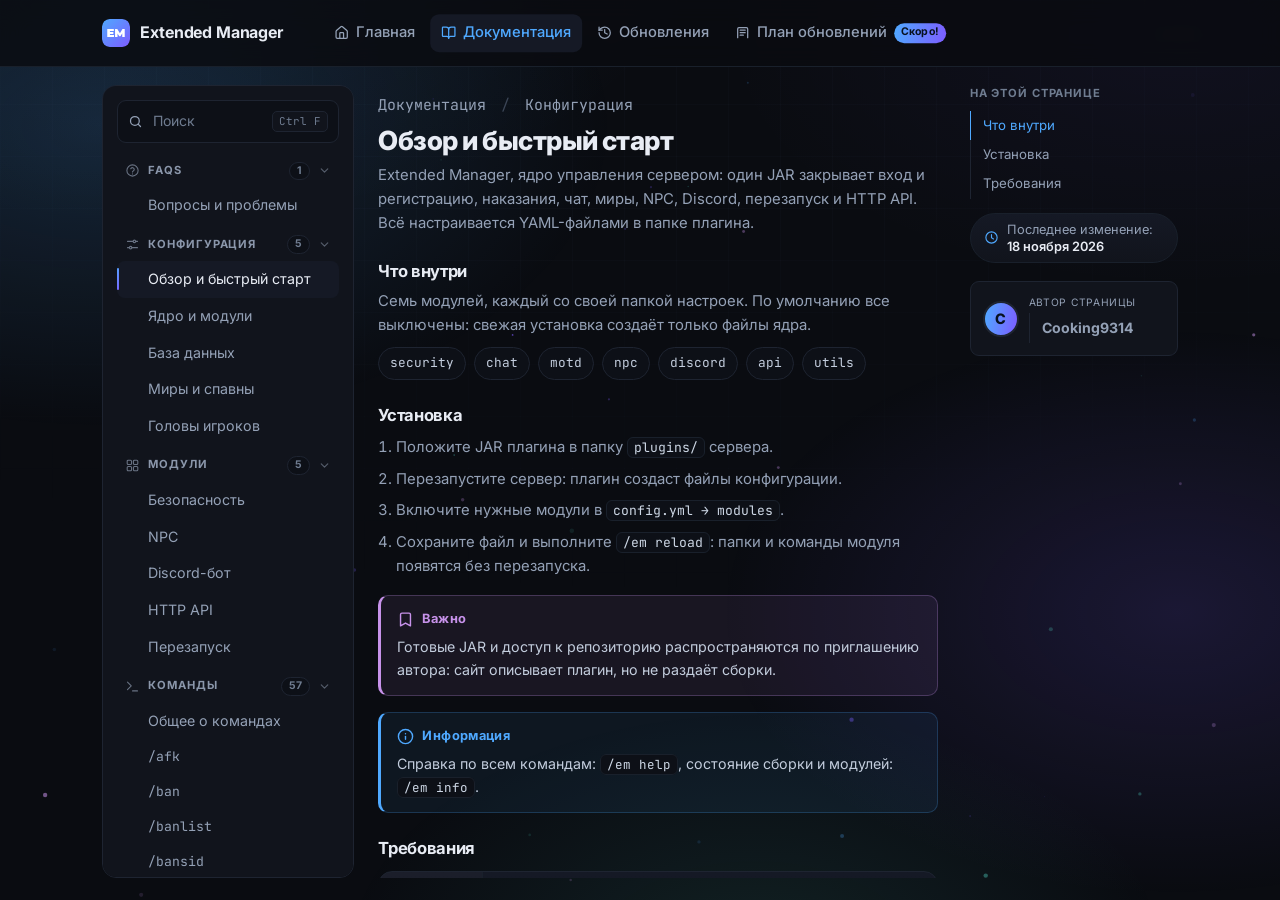
==== docs.html @ 09cbf7b1 "Сайт: карточка команды в документации, дата изменения и новый вид таблиц" ====
<!DOCTYPE html>
<html lang="ru">
<head>
<meta charset="utf-8">
<meta name="viewport" content="width=device-width, initial-scale=1">
<title>Документация Extended Manager</title>
<meta name="description" content="Документация Extended Manager: ядро и модули, база данных, прокси и сеть, безопасность, чат, MOTD, NPC, Discord-бот, HTTP API, перезапуск, справочник всех команд с правами и примерами, миры, оформление текста, интеграции, приложение и вопросы. Ключи YAML, значения по умолчанию и примеры.">
<meta name="theme-color" content="#0a0c11">
<meta property="og:title" content="Документация Extended Manager: ключи конфигурации по модулям">
<meta property="og:description" content="31 раздел: установка, ядро, база данных, прокси, безопасность, чат, MOTD, NPC, Discord, HTTP API, перезапуск, справочник команд, миры, текст, интеграции, приложение и FAQ. Поиск, оглавление и примеры YAML.">
<meta property="og:type" content="website">
<link rel="icon" href="data:image/svg+xml,%3Csvg xmlns='http://www.w3.org/2000/svg' viewBox='0 0 32 32'%3E%3Cdefs%3E%3ClinearGradient id='g' x1='0' y1='0' x2='1' y2='1'%3E%3Cstop offset='0' stop-color='%234fa9ff'/%3E%3Cstop offset='1' stop-color='%237d5cff'/%3E%3C/linearGradient%3E%3C/defs%3E%3Crect width='32' height='32' rx='8' fill='url(%23g)'/%3E%3Cpath d='M13.69%2020.63L6%2020.63L6%2011.37L13.52%2011.37L13.52%2013.73L9.07%2013.73L9.07%2014.81L12.98%2014.81L12.98%2017.06L9.07%2017.06L9.07%2018.27L13.69%2018.27L13.69%2020.63M17.74%2020.63L14.9%2020.63L14.9%2011.37L17.46%2011.37L20.47%2016.3L23.41%2011.37L25.97%2011.37L26%2020.63L23.16%2020.63L23.13%2016.41L21.12%2019.79L19.75%2019.79L17.74%2016.56L17.74%2020.63' fill='%23fff'/%3E%3C/svg%3E">
<link rel="preconnect" href="https://fonts.googleapis.com">
<link rel="preconnect" href="https://fonts.gstatic.com" crossorigin>
<link rel="stylesheet" href="https://fonts.googleapis.com/css2?family=Inter:wght@400;500;600;700;800;900&family=JetBrains+Mono:wght@400;500;700&display=swap">
<link rel="stylesheet" href="index.css?v=19">
<script src="script.js?v=19" defer></script>
</head>
<body class="docs-page">

<div class="preloader" id="preloader" aria-hidden="true">
  <div class="preloader-inner">
    <span class="preloader-orbit">
    <svg class="preloader-mark" viewBox="0 0 32 32" aria-hidden="true">
      <defs>
        <linearGradient id="premark" x1="0" y1="0" x2="1" y2="1">
          <stop offset="0" stop-color="#4fa9ff"/>
          <stop offset="1" stop-color="#7d5cff"/>
        </linearGradient>
      </defs>
      <rect width="32" height="32" rx="8" fill="url(#premark)"/>
      <path d="M13.69 20.63L6 20.63L6 11.37L13.52 11.37L13.52 13.73L9.07 13.73L9.07 14.81L12.98 14.81L12.98 17.06L9.07 17.06L9.07 18.27L13.69 18.27L13.69 20.63M17.74 20.63L14.9 20.63L14.9 11.37L17.46 11.37L20.47 16.3L23.41 11.37L25.97 11.37L26 20.63L23.16 20.63L23.13 16.41L21.12 19.79L19.75 19.79L17.74 16.56L17.74 20.63" fill="#fff"/>
    </svg>
    </span>
    <span class="preloader-name">Extended Manager</span>
    <span class="preloader-version">v0.14.2</span>
    <span class="preloader-bar"><i id="preloader-bar-fill"></i></span>
    <span class="preloader-meta"><span class="preloader-tip" id="preloader-tip">ядро</span><span class="preloader-pct" id="preloader-pct">0%</span></span>
  </div>
</div>

<header class="site-header">
  <div class="container header-inner">
    <a class="brand" href="index.html" aria-label="Extended Manager, на главную">
      <svg class="brand-mark" viewBox="0 0 32 32" aria-hidden="true">
        <defs>
          <linearGradient id="mark" x1="0" y1="0" x2="1" y2="1">
            <stop offset="0" stop-color="#4fa9ff"/>
            <stop offset="1" stop-color="#7d5cff"/>
          </linearGradient>
        </defs>
        <rect width="32" height="32" rx="8" fill="url(#mark)"/>
        <path d="M13.69 20.63L6 20.63L6 11.37L13.52 11.37L13.52 13.73L9.07 13.73L9.07 14.81L12.98 14.81L12.98 17.06L9.07 17.06L9.07 18.27L13.69 18.27L13.69 20.63M17.74 20.63L14.9 20.63L14.9 11.37L17.46 11.37L20.47 16.3L23.41 11.37L25.97 11.37L26 20.63L23.16 20.63L23.13 16.41L21.12 19.79L19.75 19.79L17.74 16.56L17.74 20.63" fill="#fff"/>
      </svg>
      <span class="brand-name">Extended Manager</span>
    </a>
    <nav class="nav" id="site-nav" aria-label="Разделы сайта">
      <a href="index.html"><svg class="nav-icon" viewBox="0 0 24 24" aria-hidden="true"><path d="M15 21v-8a1 1 0 0 0-1-1h-4a1 1 0 0 0-1 1v8"/><path d="M3 10a2 2 0 0 1 .709-1.528l7-5.999a2 2 0 0 1 2.582 0l7 5.999A2 2 0 0 1 21 10v9a2 2 0 0 1-2 2H5a2 2 0 0 1-2-2z"/></svg>Главная</a>
      <a href="docs.html" class="is-active" aria-current="page"><svg class="nav-icon" viewBox="0 0 24 24" aria-hidden="true"><path d="M12 7v14"/><path d="M3 18a1 1 0 0 1-1-1V4a1 1 0 0 1 1-1h5a4 4 0 0 1 4 4 4 4 0 0 1 4-4h5a1 1 0 0 1 1 1v13a1 1 0 0 1-1 1h-6a3 3 0 0 0-3 3 3 3 0 0 0-3-3z"/></svg>Документация</a>
      <a href="updates.html"><svg class="nav-icon" viewBox="0 0 24 24" aria-hidden="true"><path d="M3 12a9 9 0 1 0 9-9 9.75 9.75 0 0 0-6.74 2.74L3 8"/><path d="M3 3v5h5"/><path d="M12 7v5l4 2"/></svg>Обновления</a>
      <a href="roadmap.html"><svg class="nav-icon" viewBox="0 0 24 24" aria-hidden="true"><path d="M4 20V6a2 2 0 0 1 2-2h12a2 2 0 0 1 2 2v14"/><path d="M8 8h8"/><path d="M8 12h8"/><path d="M8 16h5"/></svg>План обновлений<span class="nav-soon">Скоро!</span></a>
    </nav>
    <button class="nav-toggle" type="button" aria-expanded="false" aria-controls="site-nav" aria-label="Меню разделов">
      <span></span><span></span><span></span>
    </button>
  </div>
</header>

<main id="top">

  <section class="page-head">
    <div class="container">
      <p class="crumbs"><a href="index.html">Главная</a> <span>/</span> Документация</p>
      <h1>Документация <span class="accent">Extended Manager</span></h1>
      <p class="page-lead">Ключи конфигурации по файлам: значения по умолчанию, таблицы параметров и примеры YAML. Поиск по названиям разделов, справа оглавление открытой страницы.</p>
    </div>
  </section>

  <section class="section docs-section">
    <div class="container">
      <div class="docs-shell reveal">
        <aside class="docs-side">
          <label class="docs-search">
            <svg viewBox="0 0 24 24" aria-hidden="true"><circle cx="11" cy="11" r="7" fill="none" stroke="currentColor" stroke-width="2"/><path d="m20 20-3.8-3.8" stroke="currentColor" stroke-width="2" stroke-linecap="round"/></svg>
            <input id="docs-search" type="search" placeholder="Поиск" autocomplete="off">
            <kbd>Ctrl F</kbd>
          </label>
          <p class="docs-found" id="docs-found" hidden></p>
          <nav class="docs-nav" aria-label="Разделы документации">
            <p class="docs-group">FAQs</p>
            <button class="docs-link" type="button" data-doc="faq">Вопросы и проблемы</button>
            <p class="docs-group">Конфигурация</p>
            <button class="docs-link is-active" type="button" data-doc="start">Обзор и быстрый старт</button>
            <button class="docs-link" type="button" data-doc="core">Ядро и модули</button>
            <button class="docs-link" type="button" data-doc="database">База данных</button>
            <button class="docs-link" type="button" data-doc="worlds">Миры и спавны</button>
            <button class="docs-link" type="button" data-doc="heads">Головы игроков</button>
            <p class="docs-group">Модули</p>
            <button class="docs-link" type="button" data-doc="security">Безопасность</button>
            <button class="docs-link" type="button" data-doc="npc">NPC</button>
            <button class="docs-link" type="button" data-doc="discord">Discord-бот</button>
            <button class="docs-link" type="button" data-doc="api">HTTP API</button>
            <button class="docs-link" type="button" data-doc="restart">Перезапуск</button>
            <p class="docs-group">Команды</p>
            <button class="docs-link" type="button" data-doc="cmd-rules">Общее о командах</button>
<p class="docs-group">Интеграции</p>
            <button class="docs-link" type="button" data-doc="proxy">Прокси и сеть</button>
            <button class="docs-link" type="button" data-doc="hooks">Сторонние плагины</button>
            <button class="docs-link" type="button" data-doc="app">Приложение</button>
            <p class="docs-group">Сообщения</p>
            <button class="docs-link" type="button" data-doc="chat">Чат и рассылка</button>
            <button class="docs-link" type="button" data-doc="motd">MOTD и иконка</button>
            <button class="docs-link" type="button" data-doc="text">Оформление текста</button>
            <button class="docs-link" type="button" data-doc="placeholders">Плейсхолдеры</button>
          </nav>
          <p class="docs-empty" hidden>Ничего не найдено</p>
        </aside>

        <div class="docs-main">
          <article class="doc is-active" id="doc-start" data-group="Конфигурация">
            <p class="doc-crumbs">Документация <span>/</span> Конфигурация</p>
            <h2>Обзор и быстрый старт</h2>
            <p class="doc-lead">Extended Manager, ядро управления сервером: один JAR закрывает вход и регистрацию, наказания, чат, миры, NPC, Discord, перезапуск и HTTP API. Всё настраивается YAML-файлами в папке плагина.</p>

            <h3 id="start-modules">Что внутри</h3>
            <p>Семь модулей, каждый со своей папкой настроек. По умолчанию все выключены: свежая установка создаёт только файлы ядра.</p>
            <ul class="chips">
              <li>security</li><li>chat</li><li>motd</li><li>npc</li><li>discord</li><li>api</li><li>utils</li>
            </ul>

            <h3 id="start-install">Установка</h3>
            <ol class="steps">
              <li>Положите JAR плагина в папку <code>plugins/</code> сервера.</li>
              <li>Перезапустите сервер: плагин создаст файлы конфигурации.</li>
              <li>Включите нужные модули в <code>config.yml → modules</code>.</li>
              <li>Сохраните файл и выполните <code>/em reload</code>: папки и команды модуля появятся без перезапуска.</li>
            </ol>
            <div class="callout callout-important">
              <p>Готовые JAR и доступ к репозиторию распространяются по приглашению автора: сайт описывает плагин, но не раздаёт сборки.</p>
            </div>

            <div class="callout callout-info"><p>Справка по всем командам: <code>/em help</code>, состояние сборки и модулей: <code>/em info</code>.</p></div>
            <h3 id="start-req">Требования</h3>
            <table class="req">
              <tbody>
                <tr><th>Сервер</th><td>Bukkit, Spigot, Paper или Purpur 26.3; для 26.2 есть отдельная сборка того же 0.14.1</td></tr>
                <tr><th>Java</th><td>25 или новее на сервере</td></tr>
                <tr><th>Прокси</th><td>BungeeCord, Waterfall или Velocity с адаптером ExtendedManager</td></tr>
                <tr><th>База</th><td>SQLite без настройки; MySQL, MariaDB или PostgreSQL: для сети серверов</td></tr>
              </tbody>
            </table>
            <div class="code-block"><button class="copy-btn" type="button">Копировать</button><pre><code>modules:
  security: true
  chat: true
  motd: true
  npc: false
  discord: false
  api: false
  utils: false</code></pre></div>
          </article>

          <article class="doc" id="doc-core" data-group="Конфигурация">
            <p class="doc-crumbs">Документация <span>/</span> Конфигурация</p>
            <h2>Ядро и модули</h2>
            <p class="doc-lead">Файл <code>config.yml</code> главный: модули, префикс, интеграции, рассылка, AFK, привилегии, геолокация, прокси, сеть, API и база данных.</p>

            <h3 id="core-modules">Модули</h3>
            <p>Ключ <code>modules</code> решает, какие папки и файлы создаются и какие команды работают. Выключенный модуль отвечает сообщением <code>module-disabled</code>, его файлы не читаются и не удаляются.</p>
            <div class="code-block"><button class="copy-btn" type="button">Копировать</button><pre><code>modules:
  security: false
  chat: false
  motd: false
  npc: false
  discord: false
  api: false
  utils: false</code></pre></div>

            <h3 id="core-keys">Основные секции</h3>
            <table class="req req-wide">
              <tbody>
                <tr><th><code>prefix</code></th><td>Префикс сообщений ядра в MiniMessage; пустая строка отключает префикс</td></tr>
                <tr><th><code>hooks</code></th><td>Интеграции: PlaceholderAPI, LuckPerms, Voice Chat, SkinsRestorer, TAB, WorldGuard</td></tr>
                <tr><th><code>broadcast</code></th><td>Свой формат серверной рассылки <code>/say</code> и имя автора для консоли</td></tr>
                <tr><th><code>afk</code></th><td>Простой игроков: секунды, сообщения, значок для TAB и «бонусы»</td></tr>
                <tr><th><code>ranks</code></th><td><code>/setrank</code> и <code>/givedonate</code>: режим LuckPerms и оформление покупки</td></tr>
                <tr><th><code>update</code></th><td>Проверка обновлений: GitHub или свой URL, интервал и уведомление операторов</td></tr>
                <tr><th><code>geo</code></th><td><code>/geolocate</code>: сервис, язык, кэш и таймаут запроса</td></tr>
              </tbody>
            </table>
            <div class="callout callout-info">
              <p><code>/em reload</code> перечитывает конфиги и применяет набор модулей сразу. Служебный <code>config-version</code> обновляется сам: новые ключи добавляются, ваши значения сохраняются.</p>
            </div>
          </article>

          <article class="doc" id="doc-database" data-group="Конфигурация">
            <p class="doc-crumbs">Документация <span>/</span> Конфигурация</p>
            <h2>База данных</h2>
            <p class="doc-lead">Секция <code>database</code> файла <code>config.yml</code>. По умолчанию SQLite: файл в папке плагина, ничего настраивать не нужно.</p>

            <h3 id="db-types">Типы баз</h3>
            <table class="req req-wide">
              <tbody>
                <tr><th><code>sqlite</code></th><td>Файл <code>data.db</code> в папке плагина; драйвер поставляет Paper</td></tr>
                <tr><th><code>mysql</code></th><td>Внешний сервер: host, port, database, username, password, use-ssl</td></tr>
                <tr><th><code>mariadb</code></th><td>Работает по протоколу MySQL; без своей секции берёт значения <code>mysql.*</code></td></tr>
                <tr><th><code>postgresql</code></th><td>Драйвер внутри JAR плагина; имена таблиц сворачиваются в нижний регистр</td></tr>
              </tbody>
            </table>

            <h3 id="db-example">Пример: MySQL для сети</h3>
            <div class="code-block"><button class="copy-btn" type="button">Копировать</button><pre><code>database:
  type: mysql
  table-prefix: em_
  mysql:
    host: 127.0.0.1
    port: 3306
    database: extendedmanager
    username: root
    password: ""
    use-ssl: false</code></pre></div>
            <div class="callout callout-note">
              <p>База и пользователь должны существовать заранее: плагин создаёт только свои таблицы с префиксом <code>em_</code>. Общая база нужна для кросс-серверных сессий (<code>network.shared-database</code>).</p>
            </div>
            <div class="callout callout-warn"><p>Перед импортом дампа плагин создаёт резервную копию текущей базы в папке <code>database/</code>; при ошибке импорт останавливается.</p></div>
          </article>

          <article class="doc" id="doc-proxy" data-group="Интеграции">
            <p class="doc-crumbs">Документация <span>/</span> Интеграции</p>
            <h2>Прокси и сеть</h2>
            <p class="doc-lead">Секции <code>proxy</code> и <code>network</code>: кто стоит перед сервером и как серверы рассказывают друг другу, кто авторизован.</p>

            <h3 id="proxy-type">Тип прокси</h3>
            <p><code>none</code>: одиночный сервер; <code>bungeecord</code>: BungeeCord и Waterfall; <code>velocity</code>: Velocity, которому нужен адаптер ExtendedManager из папки <code>velocity</code> сборки.</p>
            <div class="code-block"><button class="copy-btn" type="button">Копировать</button><pre><code>proxy:
  type: velocity
  channel: ""
  check-server-config: true</code></pre></div>

            <h3 id="proxy-network">Присутствие и сессии</h3>
            <table class="req req-wide">
              <tbody>
                <tr><th><code>server-id</code></th><td>Уникальный id сервера в сети; пусто берёт имя из server.properties</td></tr>
                <tr><th><code>heartbeat-seconds</code></th><td>Как часто рассылается присутствие игроков (0 выключает)</td></tr>
                <tr><th><code>forwarding</code></th><td>Рассылать присутствие через канал прокси</td></tr>
                <tr><th><code>shared-database</code></th><td>Продлевать сессии в общей базе <code>auth_sessions</code></td></tr>
              </tbody>
            </table>
            <div class="callout callout-warn">
              <p>При <code>bungeecord</code> и <code>velocity</code> плагин сверяет <code>spigot.yml</code>: без включённой поддержки прокси сервер видит адрес машины-прокси вместо адресов игроков, и вход по IP ошибается.</p>
            </div>
          </article>

          <article class="doc" id="doc-security" data-group="Модули">
            <p class="doc-crumbs">Документация <span>/</span> Модули</p>
            <h2>Безопасность</h2>
            <p class="doc-lead">Модуль <code>security</code>: регистрация и вход, таймер, сессии, капча и лимбо. Файл: <code>security/security_config.yml</code>.</p>

            <h3 id="sec-auth">Вход и пароли</h3>
            <p>Пока игрок не вошёл, он не двигается, не пишет в чат и не использует команды. Пароли хранятся только как Argon2id-хеши.</p>
            <div class="code-block"><button class="copy-btn" type="button">Копировать</button><pre><code>auth:
  enabled: true
  enable-min-length: true
  min-length: 6
  enable-max-length: true
  max-length: 32
  max-attempts: 3</code></pre></div>

            <div class="callout callout-important"><p>Лимбо, капча и таймер входа работают только при включённом модуле <code>security</code>.</p></div>
            <h3 id="sec-limbo">Лимбо и капча</h3>
            <p>Неавторизованный игрок ждёт в тёмном пустом мире <code>em_limbo</code>, а после <code>/register</code> вводит код с карты, как в LimboAuth. После входа возвращается в свой мир и режим игры.</p>
            <div class="code-block"><button class="copy-btn" type="button">Копировать</button><pre><code>captcha:
  enabled: true
  mode: map
  length: 5
  attempts: 3
  expire-seconds: 120
limbo:
  enabled: true
  world: em_limbo</code></pre></div>

            <h3 id="sec-sessions">Сессии и таймер</h3>
            <table class="req req-wide">
              <tbody>
                <tr><th><code>sessions.duration-minutes</code></th><td>Сколько минут вход с того же IP идёт без <code>/login</code> (0 выключает)</td></tr>
                <tr><th><code>sessions.cross-server</code></th><td>Сессия открывает вход на все серверы сети через канал прокси или общую базу</td></tr>
                <tr><th><code>timer.seconds</code></th><td>Секунд на регистрацию или вход, дальше кик (0 отключает таймер)</td></tr>
                <tr><th><code>timer.type</code></th><td>Где показывать отсчёт: <code>bossbar</code> или <code>actionbar</code></td></tr>
              </tbody>
            </table>
            <div class="callout callout-note">
              <p>Старые хеши PBKDF2 продолжают работать: при удачном входе пароль молча перезаписывается на Argon2id, сброса паролей не происходит.</p>
            </div>
          </article>

          <article class="doc" id="doc-chat" data-group="Сообщения">
            <p class="doc-crumbs">Документация <span>/</span> Сообщения</p>
            <h2>Чат и рассылка</h2>
            <p class="doc-lead">Модуль <code>chat</code>: форматы чатов, анти-спам, рассылка по расписанию и админ-чат. Файлы: <code>chat/chat_config.yml</code>, <code>chat/broadcast.yml</code>, <code>chat/adminchat_config.yml</code>.</p>

            <h3 id="chat-format">Форматы</h3>
            <p>Локальный и глобальный чат со своими форматами и радиусом; разметка MiniMessage и старые коды <code>&amp;</code>.</p>
            <div class="code-block"><button class="copy-btn" type="button">Копировать</button><pre><code>enabled: true
allow-player-formatting: auto
format: "&lt;gray&gt;%em_displayname%&lt;/gray&gt; &lt;dark_gray&gt;»&lt;/dark_gray&gt; &lt;white&gt;%em_message%&lt;/white&gt;"</code></pre></div>

            <div class="callout callout-info"><p>Рассылка управляется командой <code>/broadcasts</code>, её виды лежат в <code>chat/broadcast.yml</code>.</p></div>
            <h3 id="chat-spam">Анти-спам</h3>
            <p>Секции <code>anti-spam</code>, <code>anti-caps</code> и <code>links</code>: пауза между сообщениями, доля капса и поведение ссылок в чате настраиваются отдельно.</p>

            <h3 id="chat-broadcast">Рассылка</h3>
            <p>Общие ключи рассылки и список видов; у каждого вида свои <code>header</code>, <code>footer</code>, <code>sound</code>, <code>volume</code> и <code>pitch</code>: вид без них выходит без рамок и звука.</p>
            <div class="code-block"><button class="copy-btn" type="button">Копировать</button><pre><code>enabled: true
interval: 300
order: sequence
jitter: 0
min-players: 1
console: true</code></pre></div>

            <h3 id="chat-admin">Админ-чат</h3>
            <p>Сообщение с префиксом <code>@</code> уходит держателям права просмотра админ-чата. Консоль тоже пишет туда: <code>/say @текст</code>: автором строки становится <code>broadcast.console-name</code>.</p>
          </article>

          <article class="doc" id="doc-motd" data-group="Сообщения">
            <p class="doc-crumbs">Документация <span>/</span> Сообщения</p>
            <h2>MOTD и иконка</h2>
            <p class="doc-lead">Модуль <code>motd</code>: своё описание в списке серверов и иконка. Файл: <code>motd/motd_config.yml</code>.</p>

            <h3 id="motd-lines">Строки</h3>
            <p>Две строки в MiniMessage с плейсхолдерами онлайна, TPS и версии.</p>
            <div class="code-block"><button class="copy-btn" type="button">Копировать</button><pre><code>enabled: true
lines:
  - "&lt;gradient:#4fa9ff:#7d5cff&gt;&lt;bold&gt;ExtendedManager&lt;/bold&gt;&lt;/gradient&gt; &lt;gray&gt;· ядро вашего сервера&lt;/gray&gt;"
  - "&lt;gray&gt;Онлайн: &lt;white&gt;%em_online%&lt;/white&gt;/&lt;white&gt;%em_max%&lt;/white&gt; &lt;dark_gray&gt;•&lt;/dark_gray&gt; TPS: %em_tps% &lt;dark_gray&gt;•&lt;/dark_gray&gt; &lt;white&gt;%em_version%&lt;/white&gt;&lt;/gray&gt;"</code></pre></div>

            <h3 id="motd-icon">Иконка</h3>
            <p>PNG 64×64; путь указывается относительно папки <code>motd</code>. Иконка работает и при <code>enabled: false</code>: её можно показывать без своего текста.</p>
            <div class="code-block"><button class="copy-btn" type="button">Копировать</button><pre><code>icon:
  enabled: true
  file: "server_icon.png"</code></pre></div>
            <div class="callout callout-note">
              <p>На прокси Velocity своё описание и иконку отдаёт адаптер: секция <code>motd</code> его <code>config.yml</code> повторяет эти ключи, а плейсхолдеры там: <code>{online}</code>, <code>{max}</code>, <code>{servers}</code>.</p>
            </div>
          </article>

          <article class="doc" id="doc-npc" data-group="Модули">
            <p class="doc-crumbs">Документация <span>/</span> Модули</p>
            <h2>NPC</h2>
            <p class="doc-lead">Модуль <code>npc</code>: жители с именем, скином, позой и диалогами. Файлы: <code>npc/npc_config.yml</code> и файлы отдельных NPC.</p>

            <h3 id="npc-create">Создание</h3>
            <p><code>/npc create &lt;id&gt; &lt;имя&gt;</code> вписывает NPC в реестр <code>npcs</code>; запись без файла создаёт файл-образец после <code>/npc reload</code>. По умолчанию реестр пуст.</p>

            <h3 id="npc-defaults">Внешность и поведение</h3>
            <table class="req req-wide">
              <tbody>
                <tr><th><code>defaults.skin</code></th><td>Ник игрока для скина, если у NPC не задан свой</td></tr>
                <tr><th><code>defaults.entity</code></th><td>Тело моба игры (VILLAGER, HORSE, CAT…); пусто даёт манекен на Paper</td></tr>
                <tr><th><code>defaults.glow</code></th><td>Подсветка световым контуром</td></tr>
                <tr><th><code>defaults.look-at-player</code></th><td>Следить ли за ближайшими игроками</td></tr>
                <tr><th><code>defaults.hologram-enabled</code></th><td>Голограмма над NPC</td></tr>
                <tr><th><code>defaults.cooldown</code></th><td>Пауза между кликами одного игрока, секунды</td></tr>
                <tr><th><code>defaults.permission</code></th><td>Право на взаимодействие; пусто разрешает всем</td></tr>
              </tbody>
            </table>

            <div class="callout callout-info"><p>Команды NPC доступны при включённом модуле <code>npc</code>.</p></div>
            <h3 id="npc-skins">Скины</h3>
            <p>Скин грузится асинхронно: сначала через SkinsRestorer, иначе напрямую с серверов Mojang. Секция <code>skin-cache</code> задаёт таймаут запроса, паузу повтора и число попыток.</p>
          </article>

          <article class="doc" id="doc-discord" data-group="Модули">
            <p class="doc-crumbs">Документация <span>/</span> Модули</p>
            <h2>Discord-бот</h2>
            <p class="doc-lead">Модуль <code>discord</code>: статус сервера, события игроков в канал, привязка аккаунтов и слеш-команды. Файл: <code>discord/discord_config.yml</code>.</p>

            <h3 id="discord-start">Запуск</h3>
            <div class="code-block"><button class="copy-btn" type="button">Копировать</button><pre><code>enabled: true
token: ""
guild-id: ""</code></pre></div>
            <p>Токен создаётся в портале разработчиков Discord, <code>guild-id</code> задаёт id вашего сервера Discord. Без них модуль не подключается.</p>

            <h3 id="discord-link">Привязка и защита</h3>
            <p>Секция <code>link</code> описывает привязку игрового аккаунта к Discord, <code>two-factor</code>: подтверждение входа; аккаунты с подтверждением не пропускаются кросс-серверными сессиями. Секции <code>activity</code> и <code>admin</code> задают статус бота и тех, кто вправе им управлять.</p>
            <div class="callout callout-danger">
              <p>Токен бота является секретом: не публикуйте файл конфигурации с заполненным <code>token</code> и не передавайте его третьим лицам.</p>
            </div>
          </article>

          <article class="doc" id="doc-api" data-group="Модули">
            <p class="doc-crumbs">Документация <span>/</span> Модули</p>
            <h2>HTTP API</h2>
            <p class="doc-lead">Модуль <code>api</code> поднимает HTTP API для приложения управления: игроки, аккаунты, скины, инвентарь, чтение базы, консоль и SSE-потоки событий.</p>

            <h3 id="api-start">Запуск</h3>
            <p>Требуется Paper или Purpur. Адрес и порт живут в секции <code>api</code> файла <code>config.yml</code>, включается модуль ключом <code>modules.api</code>.</p>
            <div class="code-block"><button class="copy-btn" type="button">Копировать</button><pre><code>api:
  host: "127.0.0.1"
  port: 25590</code></pre></div>

            <h3 id="api-key">Ключ доступа</h3>
            <p>Ключ генерируется один раз при первом запуске модуля: 48 символов, 288 бит энтропии. Ключ хранится в таблице <code>&lt;префикс&gt;meta</code>, поэтому переживает рестарты и перенос конфига. Показать его может только <code>/em app key</code>; в файлы и журнал ключ не попадает. Запросы сверяются по SHA3-512.</p>
            <div class="callout callout-danger">
              <p>HTTP не шифруется: подключайтесь через localhost, VPN или SSH-туннель. Маршруты <code>/api/v1/*</code> требуют заголовок <code>Authorization: Bearer &lt;ключ&gt;</code>.</p>
            </div>

            <h3 id="api-routes">Маршруты</h3>
            <table class="req req-wide">
              <tbody>
                <tr><th><code>/health</code></th><td>Состояние сервера и отсчёта перезапуска</td></tr>
                <tr><th><code>/api/v1/server/restart</code></th><td>Запуск и отмена отсчёта перезапуска телом <code>{"action":"schedule","minutes":5}</code></td></tr>
                <tr><th>игроки</th><td>Список, скины, действия и инвентарь</td></tr>
                <tr><th>аккаунты</th><td>Привязки адресов, история наказаний</td></tr>
                <tr><th>база и консоль</th><td>Чтение таблиц и команды консоли, поток журнала через SSE</td></tr>
              </tbody>
            </table>
          </article>

          <article class="doc" id="doc-restart" data-group="Модули">
            <p class="doc-crumbs">Документация <span>/</span> Модули</p>
            <h2>Перезапуск сервера</h2>
            <p class="doc-lead">Модуль <code>utils</code>: остановка по расписанию, командой и из приложения: с предупреждениями, киками и сохранением миров. Файл: <code>utils/restart_config.yml</code>.</p>

            <h3 id="restart-schedule">Расписание</h3>
            <p>Интервал в минутах и конкретные моменты вида <code>04:30</code>. Моменты, прошедшие до включения модуля, не догоняются пачкой.</p>
            <div class="code-block"><button class="copy-btn" type="button">Копировать</button><pre><code>schedule:
  interval-minutes: 0
  times:
    - "04:30"</code></pre></div>

            <h3 id="restart-warning">Предупреждения</h3>
            <p><code>warning.before-seconds</code>: пороги отсчёта (часы, минуты и последние секунды), <code>warning.actionbar-seconds</code>: сколько секунд остаток держится над хотбаром. Предупреждение уходит и в чат, и в консоль.</p>

            <h3 id="restart-stop">Остановка</h3>
            <table class="req req-wide">
              <tbody>
                <tr><th><code>before.console-commands</code></th><td>Команды консоли перед остановкой</td></tr>
                <tr><th><code>before.kick-players</code></th><td>Кикнуть игроков с причиной из <code>messages</code></td></tr>
                <tr><th><code>before.save-worlds</code></th><td>Сохранить игроков и каждый мир по отдельности</td></tr>
                <tr><th><code>stop.method</code></th><td><code>shutdown</code>: штатная остановка, <code>stop</code>: команда stop, <code>exit</code>: закрыть JVM</td></tr>
                <tr><th><code>stop.grace-seconds</code></th><td>Страховочный таймер, если штатная остановка не началась</td></tr>
              </tbody>
            </table>

            <div class="callout callout-info"><p>Статус отсчёта показывает <code>/em restart status</code>, отмена запланированного перезапуска: <code>/em restart cancel</code>.</p></div>
            <h3 id="restart-run">Запуск отсчёта</h3>
            <p>Три способа: планировщик по расписанию, команда <code>/em restart &lt;минуты|cancel|status&gt;</code> и API <code>POST /api/v1/server/restart</code>. Снятый вручную отсчёт повторно не всплывает.</p>
          </article>

          <article class="doc" id="doc-cmd-rules" data-group="Команды">
            <p class="doc-crumbs">Документация <span>/</span> Команды</p>
            <h2>Общее о командах</h2>
            <p class="doc-lead">У плагина 56 команд. Здесь то, что работает у всех одинаково: цели и селекторы, имена прав, блоки в command_config.yml и что бывает с командами выключенных модулей.</p>
            <h3 id="rules-selector">Цели и селекторы</h3>
            <p>Команда принимает ник игрока или селектор: <code>@a</code> все, <code>@p</code> ближайший, <code>@r</code> случайный, <code>@s</code> сам отправитель. Селектор требует право <code>extendedmanager.command.selector</code>, а действие над другим игроком требует <code>extendedmanager.command.&lt;команда&gt;.others</code>. Если селектор не выбрал ни одной цели, отвечает <code>selector-empty</code> из main_messages.yml.</p>
            <h3 id="rules-perm">Права</h3>
            <p>Право команды называется <code>extendedmanager.command.&lt;имя&gt;</code>, его описание и значение по умолчанию заданы в plugin.yml. Полный доступ даёт <code>extendedmanager.*</code>: он включает и права команд, и служебные права вроде <code>extendedmanager.command.selector</code> или <code>extendedmanager.command.kickall.exempt</code>. У <code>/afk</code>, <code>/gamemode</code> и части служебных прав значение по умолчанию <code>true</code>, то есть команда доступна всем игрокам.</p>
            <h3 id="rules-block">Блок команды в command_config.yml</h3>
            <p>С 0.14.1 у каждой команды свой блок из <code>enable</code>, <code>aliases</code> и <code>cooldown</code> с <code>duration</code> и <code>bypass</code>. Алиасы работают и в чате: <code>/gm</code> выполняется как <code>/gamemode</code> с её правом и задержкой, а задержка отвечает сообщением <code>command-cooldown</code>. Как устроен блок, в каком порядке применяется и что сохраняется в <code>backups/</code>, описано в разделе <a href="#em-toggle">«Настройки команд»</a>; правки применяет <code>/em reload</code>.</p>
            <h3 id="rules-off">Выключенные и удалённые команды</h3>
            <p>Команда, выключенная в <code>command_config.yml</code>, не выполняется, а в <code>/em help</code> её не видно. Команды модулей зависят ещё и от <code>modules</code>: <code>/register</code> и <code>/login</code> работают при <code>modules.security</code>. Имя команды прописано в plugin.yml, поэтому новое имя появляется только после перезапуска сервера.</p>
            <div class="callout callout-important"><p>Команды <code>/nickname</code> и <code>/forcename</code> удалены вместе с модулем ников: видимое имя даёт аккаунт, <code>%em_displayname%</code> отдаёт имя аккаунта. Ключи <code>commands.nickname</code> и <code>commands.forcename</code> автообновление убирает из <code>command_config.yml</code>.</p></div>
          </article>

          <article class="doc" id="doc-cmd-em" data-group="Команды">
            <p class="doc-crumbs">Документация <span>/</span> Команды</p>
            <h2>/em: ядро плагина</h2>
            <p class="doc-lead">Служебная команда ядра: справка, состояние сборки, модули, интеграции, перезагрузка конфигов, база, ключ приложения и перезапуск сервера. Алиас <code>/extendedmanager</code>.</p>
            <h3 id="em-help">/em help</h3>
            <section class="doc-part doc-part-desc">
              <h4 class="doc-part-name">Описание</h4>
              <p>Справка по командам плагина с учётом прав отправителя. С 0.14.1 она постраничная: по 10 команд на странице, вверху номер страницы и число доступных команд, внизу ссылки на предыдущую и следующую.</p>
            </section>
            <section class="doc-part doc-part-set">
              <h4 class="doc-part-name">Настройка</h4>
              <table class="req req-wide"><tbody>
                <tr><th>Синтаксис</th><td><code>/em help [страница]</code> или <code>/em help &lt;команда&gt;</code></td></tr>
                <tr><th>страница</th><td>Номер от 1; выход за границы показывает первую или последнюю</td></tr>
                <tr><th>&lt;команда&gt;</th><td>Строка из <code>help-groups</code>: <code>/em help ban</code> покажет синтаксис и право одной команды</td></tr>
                </tbody></table>
              <div class="code-block code-cmd"><button class="copy-btn" type="button">Копировать</button><pre><code>/em help
/em help 2
/em help ban</code></pre></div>
            </section>
            <section class="doc-part doc-part-perm">
              <h4 class="doc-part-name">Права</h4>
              <div class="doc-perms">
                <div class="doc-perm"><code>extendedmanager.command.help</code><span class="perm-scope is-all">по умолчанию у всех</span></div>
              </div>
            </section>
            <h3 id="em-info">/em info</h3>
            <section class="doc-part doc-part-desc">
              <h4 class="doc-part-name">Описание</h4>
              <p>Состояние сборки: версия плагина и ядра, аптайм, игроки, включённые модули и интеграции, тип базы, адрес HTTP API, прокси-сеть и настройки голов из <code>player_heads</code>.</p>
            </section>
            <section class="doc-part doc-part-set">
              <h4 class="doc-part-name">Настройка</h4>
              <table class="req req-wide"><tbody>
                <tr><th>Синтаксис</th><td><code>/em info</code></td></tr>
                <tr><th>Модули</th><td>Сколько модулей включено и какие выключены</td></tr>
                <tr><th>API</th><td>Включён ли модуль, адрес и порт, есть ли ключ в базе</td></tr>
                <tr><th>Сеть</th><td>Режим из <code>network.mode</code> и имя сервера</td></tr>
                </tbody></table>
              <div class="code-block code-cmd"><button class="copy-btn" type="button">Копировать</button><pre><code>/em info</code></pre></div>
            </section>
            <section class="doc-part doc-part-perm">
              <h4 class="doc-part-name">Права</h4>
              <div class="doc-perms">
                <div class="doc-perm"><code>extendedmanager.command.info</code><span class="perm-scope is-op">по умолчанию у операторов</span></div>
              </div>
            </section>
            <h3 id="em-modules">/em modules</h3>
            <section class="doc-part doc-part-desc">
              <h4 class="doc-part-name">Описание</h4>
              <p>Список модулей и их состояние: включён или выключен.</p>
            </section>
            <section class="doc-part doc-part-set">
              <h4 class="doc-part-name">Настройка</h4>
              <table class="req req-wide"><tbody>
                <tr><th>Синтаксис</th><td><code>/em modules</code></td></tr>
                </tbody></table>
              <div class="code-block code-cmd"><button class="copy-btn" type="button">Копировать</button><pre><code>/em modules</code></pre></div>
            </section>
            <section class="doc-part doc-part-perm">
              <h4 class="doc-part-name">Права</h4>
              <div class="doc-perms">
                <div class="doc-perm"><code>extendedmanager.command.modules</code><span class="perm-scope is-op">по умолчанию у операторов</span></div>
              </div>
            </section>
            <h3 id="em-hooks">/em hooks</h3>
            <section class="doc-part doc-part-desc">
              <h4 class="doc-part-name">Описание</h4>
              <p>Статус мягких интеграций: PlaceholderAPI, LuckPerms, Voice Chat, SkinsRestorer, TAB, WorldGuard.</p>
            </section>
            <section class="doc-part doc-part-set">
              <h4 class="doc-part-name">Настройка</h4>
              <table class="req req-wide"><tbody>
                <tr><th>Синтаксис</th><td><code>/em hooks</code></td></tr>
                </tbody></table>
              <div class="code-block code-cmd"><button class="copy-btn" type="button">Копировать</button><pre><code>/em hooks</code></pre></div>
            </section>
            <section class="doc-part doc-part-perm">
              <h4 class="doc-part-name">Права</h4>
              <div class="doc-perms">
                <div class="doc-perm"><code>extendedmanager.command.hooks</code><span class="perm-scope is-op">по умолчанию у операторов</span></div>
              </div>
            </section>
            <h3 id="em-reload">/em reload</h3>
            <section class="doc-part doc-part-desc">
              <h4 class="doc-part-name">Описание</h4>
              <p>Перечитывает конфигурации и применяет набор модулей без перезапуска сервера: папки, файлы и команды модулей появляются сразу. С 0.14.1 перезагрузка идёт по этапам, каждый в своей изоляции, а в конце печатается отчёт.</p>
            </section>
            <section class="doc-part doc-part-set">
              <h4 class="doc-part-name">Настройка</h4>
              <table class="req req-wide"><tbody>
                <tr><th>Синтаксис</th><td><code>/em reload</code></td></tr>
                <tr><th>Этапы</th><td>logger.yml, config.yml и main_messages.yml, кэши игроков, база данных, слушатели, модули и интеграции, состояние после перезагрузки</td></tr>
                <tr><th>Отчёт</th><td>Сколько файлов перечитано и ключей обновилось, что перенесено, модули, команды с алиасами и задержками, интеграции, база и время в миллисекундах</td></tr>
                <tr><th>Сбой этапа</th><td>Этап пишется в журнал ключом <code>reload-stage</code>, остальные выполняются, а его строка попадает в отчёт</td></tr>
                </tbody></table>
              <div class="code-block code-cmd"><button class="copy-btn" type="button">Копировать</button><pre><code>/em reload</code></pre></div>
              <div class="callout callout-info"><p>Отчёт собирается из секции <code>reload</code> файла main_messages.yml: её ключи задают заголовки и строки итога.</p></div>
            </section>
            <section class="doc-part doc-part-perm">
              <h4 class="doc-part-name">Права</h4>
              <div class="doc-perms">
                <div class="doc-perm"><code>extendedmanager.command.reload</code><span class="perm-scope is-op">по умолчанию у операторов</span></div>
              </div>
            </section>
            <h3 id="em-update">/em update</h3>
            <section class="doc-part doc-part-desc">
              <h4 class="doc-part-name">Описание</h4>
              <p>Проверяет новую версию плагина по GitHub или своему URL из секции <code>update</code>. Операторы получают уведомление о выходе обновления при входе.</p>
            </section>
            <section class="doc-part doc-part-set">
              <h4 class="doc-part-name">Настройка</h4>
              <table class="req req-wide"><tbody>
                <tr><th>Синтаксис</th><td><code>/em update</code></td></tr>
                </tbody></table>
              <div class="code-block code-cmd"><button class="copy-btn" type="button">Копировать</button><pre><code>/em update</code></pre></div>
            </section>
            <section class="doc-part doc-part-perm">
              <h4 class="doc-part-name">Права</h4>
              <div class="doc-perms">
                <div class="doc-perm"><code>extendedmanager.command.update</code><span class="perm-scope is-op">по умолчанию у операторов</span></div>
              </div>
            </section>
            <h3 id="em-db">/em db</h3>
            <section class="doc-part doc-part-desc">
              <h4 class="doc-part-name">Описание</h4>
              <p>Состояние базы данных, экспорт и импорт таблиц плагина.</p>
            </section>
            <section class="doc-part doc-part-set">
              <h4 class="doc-part-name">Настройка</h4>
              <table class="req req-wide"><tbody>
                <tr><th>Синтаксис</th><td><code>/em db &lt;export|import&gt;</code></td></tr>
                <tr><th>export</th><td>Выгружает таблицы плагина в файл обмена</td></tr>
                <tr><th>import</th><td>Загружает данные из файла обмена</td></tr>
                </tbody></table>
              <div class="code-block code-cmd"><button class="copy-btn" type="button">Копировать</button><pre><code>/em db export
/em db import</code></pre></div>
            </section>
            <section class="doc-part doc-part-perm">
              <h4 class="doc-part-name">Права</h4>
              <div class="doc-perms">
                <div class="doc-perm"><code>extendedmanager.command.db</code><span class="perm-scope is-op">по умолчанию у операторов</span></div>
              </div>
            </section>
            <h3 id="em-app">/em app key</h3>
            <section class="doc-part doc-part-desc">
              <h4 class="doc-part-name">Описание</h4>
              <p>Показывает ключ HTTP API для приложения. С 0.14.1 подкоманда называется <code>app</code>: ключ служит клиенту плагина, а не стороннему скрипту. Ключ генерируется один раз, хранится в базе и не попадает в файлы и журнал; сверка запросов идёт по SHA3-512.</p>
            </section>
            <section class="doc-part doc-part-set">
              <h4 class="doc-part-name">Настройка</h4>
              <table class="req req-wide"><tbody>
                <tr><th>Синтаксис</th><td><code>/em app key</code></td></tr>
                <tr><th>Прежнее имя</th><td><code>/em api key</code> и право <code>extendedmanager.command.api</code> продолжают работать</td></tr>
                </tbody></table>
              <div class="code-block code-cmd"><button class="copy-btn" type="button">Копировать</button><pre><code>/em app key</code></pre></div>
              <div class="callout callout-danger"><p>Ключ видит только отправитель команды. Не публикуйте его: это полный доступ к API сервера.</p></div>
            </section>
            <section class="doc-part doc-part-perm">
              <h4 class="doc-part-name">Права</h4>
              <div class="doc-perms">
                <div class="doc-perm"><code>extendedmanager.command.app</code><span class="perm-scope is-op">по умолчанию у операторов</span></div>
              </div>
            </section>
            <h3 id="em-restart">/em restart</h3>
            <section class="doc-part doc-part-desc">
              <h4 class="doc-part-name">Описание</h4>
              <p>Запуск, отмена и статус отсчёта перезапуска сервера (модуль <code>utils</code>). Предупреждения, кики и сохранение миров настраиваются в <code>utils/restart_config.yml</code>.</p>
            </section>
            <section class="doc-part doc-part-set">
              <h4 class="doc-part-name">Настройка</h4>
              <table class="req req-wide"><tbody>
                <tr><th>Синтаксис</th><td><code>/em restart &lt;минуты|cancel|status&gt;</code></td></tr>
                <tr><th>минуты</th><td>Запускает отсчёт, например <code>/em restart 5</code></td></tr>
                <tr><th>cancel</th><td>Снимает отсчёт; повторно он не всплывает</td></tr>
                <tr><th>status</th><td>Показывает остаток до остановки</td></tr>
                </tbody></table>
              <div class="code-block code-cmd"><button class="copy-btn" type="button">Копировать</button><pre><code>/em restart 5
/em restart status
/em restart cancel</code></pre></div>
            </section>
            <section class="doc-part doc-part-perm">
              <h4 class="doc-part-name">Права</h4>
              <div class="doc-perms">
                <div class="doc-perm"><code>extendedmanager.command.restart</code><span class="perm-scope is-op">по умолчанию у операторов</span></div>
              </div>
            </section>
            <h3 id="em-perm">Схема прав</h3>
            <section class="doc-part doc-part-desc">
              <h4 class="doc-part-name">Описание</h4>
              <p>Базовое право команды: <code>extendedmanager.command.&lt;имя&gt;</code>, например <code>extendedmanager.command.ban</code>. Вариант <code>.others</code> разрешает применять команду к другому игроку, а <code>extendedmanager.*</code> даёт полный доступ. Большинство прав по умолчанию только у операторов.</p>
            </section>
            <section class="doc-part doc-part-perm">
              <h4 class="doc-part-name">Права</h4>
              <table class="req req-wide"><tbody>
                <tr><th><code>…command.selector</code></th><td>Селекторы <code>@a</code>, <code>@e</code>, <code>@p</code>, <code>@r</code>, <code>@s</code> в /god, /fly, /feed, /heal, /ignite, /unignite, /hp, /cloak, /uncloak, /damage, /kill</td></tr>
                <tr><th><code>…adminaction.see</code></th><td>Видеть действия администрации в чате</td></tr>
                <tr><th><code>…chat.antispam.bypass</code></th><td>Обход анти-спама; есть и <code>anticaps.bypass</code></td></tr>
                <tr><th><code>…chat.adminchat.see</code></th><td>Видеть админ-чат; <code>…adminchat.send</code> пишет в него</td></tr>
                </tbody></table>
            </section>
            <h3 id="em-toggle">Включение и отключение</h3>
            <p>В <code>command_config.yml</code> секция <code>commands</code> включает и выключает команды. Отсутствующая в списке команда всегда включена; <code>false</code> отвечает сообщением <code>command-disabled</code> и исчезает из автодополнения.</p>
            <div class="code-block"><button class="copy-btn" type="button">Копировать</button><pre><code>commands:
  afk:
    enable: true
    aliases:
      - "away"
    cooldown:
      enable: false
      duration: 0
      bypass:
        name: "extendedmanager.command.afk.cooldown.bypass"
        type: "permission"
  fly:
    enable: true
    aliases: []
    cooldown:
      enable: true
      duration: 60
      bypass:
        name: "extendedmanager.command.fly.cooldown.bypass"
        type: "OP"</code></pre></div>
            <p>С 0.14.1 у команды не одно значение, а блок. <code>enable</code> включает её, <code>aliases</code> задаёт дополнительные имена (<code>"away"</code> вызывает <code>/afk</code>; пустой список <code>[]</code> их не добавляет, а имена из plugin.yml работают всегда), <code>cooldown</code> держит задержку: <code>duration</code> в секундах и <code>bypass</code>, который её снимает. У <code>bypass</code> два поля: <code>name</code> это узел права, а <code>type</code> принимает <code>permission</code> (хватает права) или <code>OP</code> (только операторам сервера). Ответ о задержке берётся из <code>command-cooldown</code> в main_messages.yml, где <code>%em_seconds%</code> показывает остаток. Плоский вид (<code>fly: true</code>) читается по-прежнему, а автообновление переводит команды на блоки и сохраняет прежнюю копию файла в <code>backups/</code>.</p>
            <p>Свои алиасы применяет плагин, поэтому достаточно <code>/em reload</code>: игрок пишет <code>/away</code>, выполняется <code>/afk</code> с её правом и задержкой. Алиас не перекрывает уже зарегистрированную команду и не действует, если одно имя дали двум командам.</p>
            <div class="callout callout-info"><p>Правка применяется после <code>/em reload</code>. Команды модулей зависят ещё и от <code>modules</code>: <code>register</code> и <code>login</code> работают при <code>modules.security</code>. Новое имя команды регистрируется в <code>plugin.yml</code> и появляется только после перезапуска сервера.</p></div>
          </article>



          <article class="doc" id="doc-cmd-register" data-group="Команды">
            <p class="doc-crumbs">Документация <span>/</span> Команды <span>/</span> Вход и привязка</p>
            <h2>/register</h2>
            <section class="doc-part doc-part-desc">
              <h3 class="doc-part-name">Описание</h3>
              <p class="doc-lead">Регистрация на сервере: пароль вводится дважды. После регистрации игрок проходит капчу на карте и возвращается в свой мир.</p>
              <div class="callout callout-note"><p>Регистрация и вход работают при включённом модуле <code>security</code>.</p></div>
            </section>
            <section class="doc-part doc-part-set">
              <h3 class="doc-part-name">Настройка</h3>
              <table class="req req-wide"><tbody>
                <tr><th>Синтаксис</th><td><code>/register &lt;пароль&gt; &lt;повтор пароля&gt;</code></td></tr>
                <tr><th>Алиасы</th><td><code>/reg</code></td></tr>
                <tr><th>Пароль</th><td>Длина проверяется по <code>auth.min-length</code> и <code>max-length</code> из security_config.yml, в базе остаётся только Argon2id-хеш</td></tr>
                </tbody></table>
              <div class="code-block code-cmd"><button class="copy-btn" type="button">Копировать</button><pre><code>/register MyPass123 MyPass123</code></pre></div>
            </section>
            <section class="doc-part doc-part-perm">
              <h3 class="doc-part-name">Права</h3>
              <div class="doc-perms">
                <div class="doc-perm"><code>extendedmanager.command.register</code><span class="perm-scope is-all">по умолчанию у всех</span></div>
              </div>
            </section>
          </article>
          <article class="doc" id="doc-cmd-login" data-group="Команды">
            <p class="doc-crumbs">Документация <span>/</span> Команды <span>/</span> Вход и привязка</p>
            <h2>/login</h2>
            <section class="doc-part doc-part-desc">
              <h3 class="doc-part-name">Описание</h3>
              <p class="doc-lead">Вход на сервер. Пока игрок не вошёл, он не двигается, не пишет в чат и не использует команды; отсчёт ведётся в bossbar или actionbar.</p>
              <div class="callout callout-note"><p>Регистрация и вход работают при включённом модуле <code>security</code>.</p></div>
            </section>
            <section class="doc-part doc-part-set">
              <h3 class="doc-part-name">Настройка</h3>
              <table class="req req-wide"><tbody>
                <tr><th>Синтаксис</th><td><code>/login &lt;пароль&gt;</code></td></tr>
                <tr><th>Алиасы</th><td><code>/l</code></td></tr>
                <tr><th>Сессии</th><td>При <code>sessions.duration-minutes</code> вход с того же IP идёт без пароля; кросс-серверная сессия открывает вход на всю сеть</td></tr>
                </tbody></table>
              <div class="code-block code-cmd"><button class="copy-btn" type="button">Копировать</button><pre><code>/login MyPass123</code></pre></div>
            </section>
            <section class="doc-part doc-part-perm">
              <h3 class="doc-part-name">Права</h3>
              <div class="doc-perms">
                <div class="doc-perm"><code>extendedmanager.command.login</code><span class="perm-scope is-all">по умолчанию у всех</span></div>
              </div>
            </section>
          </article>
          <article class="doc" id="doc-cmd-link" data-group="Команды">
            <p class="doc-crumbs">Документация <span>/</span> Команды <span>/</span> Вход и привязка</p>
            <h2>/link</h2>
            <section class="doc-part doc-part-desc">
              <h3 class="doc-part-name">Описание</h3>
              <p class="doc-lead">Привязка игрового аккаунта к Discord: код выдаёт бот модуля <code>discord</code>. Привязка участвует в двухфакторном подтверждении входа.</p>
              <div class="callout callout-note"><p>Регистрация и вход работают при включённом модуле <code>security</code>.</p></div>
            </section>
            <section class="doc-part doc-part-set">
              <h3 class="doc-part-name">Настройка</h3>
              <table class="req req-wide"><tbody>
                <tr><th>Синтаксис</th><td><code>/link &lt;код&gt;</code></td></tr>
                </tbody></table>
              <div class="code-block code-cmd"><button class="copy-btn" type="button">Копировать</button><pre><code>/link 482913</code></pre></div>
            </section>
            <section class="doc-part doc-part-perm">
              <h3 class="doc-part-name">Права</h3>
              <div class="doc-perms">
                <div class="doc-perm"><code>extendedmanager.command.link</code><span class="perm-scope is-all">по умолчанию у всех</span></div>
              </div>
            </section>
          </article>



          <article class="doc" id="doc-cmd-ban" data-group="Команды">
            <p class="doc-crumbs">Документация <span>/</span> Команды <span>/</span> Баны</p>
            <h2>/ban</h2>
            <section class="doc-part doc-part-desc">
              <h3 class="doc-part-name">Описание</h3>
              <p class="doc-lead">Бан игрока на срок или навсегда, с причиной. Срок понимается в форматах <code>30m</code>, <code>12h</code>, <code>7d</code>, <code>12h30m</code>, <code>навсегда</code> или <code>forever</code>. Запись хранится в базе, настройки наказаний живут в <code>punishments.yml</code>.</p>
              <div class="callout callout-note"><p>Область действия <code>scope</code> решает, где видно наказание: <code>local</code> только этот сервер или <code>global</code> вся сеть.</p></div>
            </section>
            <section class="doc-part doc-part-set">
              <h3 class="doc-part-name">Настройка</h3>
              <table class="req req-wide"><tbody>
                <tr><th>Синтаксис</th><td><code>/ban &lt;игрок&gt; [срок] [причина]</code></td></tr>
                <tr><th>Цель</th><td>Ник игрока или идентификатор аккаунта вида <code>U:A12345</code></td></tr>
                <tr><th>Без срока</th><td>Бан бессрочный</td></tr>
                <tr><th>Причина</th><td>Текст после срока; виден игроку при входе</td></tr>
                </tbody></table>
              <div class="code-block code-cmd"><button class="copy-btn" type="button">Копировать</button><pre><code>/ban Steve 7d Гриферство
/ban Steve навсегда Читы</code></pre></div>
            </section>
            <section class="doc-part doc-part-perm">
              <h3 class="doc-part-name">Права</h3>
              <div class="doc-perms">
                <div class="doc-perm"><code>extendedmanager.command.ban</code><span class="perm-scope is-op">по умолчанию у операторов</span></div>
              </div>
            </section>
          </article>
          <article class="doc" id="doc-cmd-bansid" data-group="Команды">
            <p class="doc-crumbs">Документация <span>/</span> Команды <span>/</span> Баны</p>
            <h2>/bansid</h2>
            <section class="doc-part doc-part-desc">
              <h3 class="doc-part-name">Описание</h3>
              <p class="doc-lead">Бессрочный бан от системы защиты аккаунтов: причина и автор подставляются системой, запись получает признак системной.</p>
              <div class="callout callout-note"><p>Область действия <code>scope</code> решает, где видно наказание: <code>local</code> только этот сервер или <code>global</code> вся сеть.</p></div>
            </section>
            <section class="doc-part doc-part-set">
              <h3 class="doc-part-name">Настройка</h3>
              <table class="req req-wide"><tbody>
                <tr><th>Синтаксис</th><td><code>/bansid &lt;игрок&gt;</code></td></tr>
                </tbody></table>
              <div class="code-block code-cmd"><button class="copy-btn" type="button">Копировать</button><pre><code>/bansid Steve</code></pre></div>
            </section>
            <section class="doc-part doc-part-perm">
              <h3 class="doc-part-name">Права</h3>
              <div class="doc-perms">
                <div class="doc-perm"><code>extendedmanager.command.bansid</code><span class="perm-scope is-op">по умолчанию у операторов</span></div>
              </div>
            </section>
          </article>
          <article class="doc" id="doc-cmd-unban" data-group="Команды">
            <p class="doc-crumbs">Документация <span>/</span> Команды <span>/</span> Баны</p>
            <h2>/unban</h2>
            <section class="doc-part doc-part-desc">
              <h3 class="doc-part-name">Описание</h3>
              <p class="doc-lead">Снимает действующий бан с игрока или идентификатора аккаунта.</p>
              <div class="callout callout-note"><p>Область действия <code>scope</code> решает, где видно наказание: <code>local</code> только этот сервер или <code>global</code> вся сеть.</p></div>
            </section>
            <section class="doc-part doc-part-set">
              <h3 class="doc-part-name">Настройка</h3>
              <table class="req req-wide"><tbody>
                <tr><th>Синтаксис</th><td><code>/unban &lt;игрок&gt;</code></td></tr>
                </tbody></table>
              <div class="code-block code-cmd"><button class="copy-btn" type="button">Копировать</button><pre><code>/unban Steve</code></pre></div>
            </section>
            <section class="doc-part doc-part-perm">
              <h3 class="doc-part-name">Права</h3>
              <div class="doc-perms">
                <div class="doc-perm"><code>extendedmanager.command.unban</code><span class="perm-scope is-op">по умолчанию у операторов</span></div>
              </div>
            </section>
          </article>
          <article class="doc" id="doc-cmd-banlist" data-group="Команды">
            <p class="doc-crumbs">Документация <span>/</span> Команды <span>/</span> Баны</p>
            <h2>/banlist</h2>
            <section class="doc-part doc-part-desc">
              <h3 class="doc-part-name">Описание</h3>
              <p class="doc-lead">Список действующих банов с автором, причиной и сроком; постраничный вывод.</p>
              <div class="callout callout-note"><p>Область действия <code>scope</code> решает, где видно наказание: <code>local</code> только этот сервер или <code>global</code> вся сеть.</p></div>
            </section>
            <section class="doc-part doc-part-set">
              <h3 class="doc-part-name">Настройка</h3>
              <table class="req req-wide"><tbody>
                <tr><th>Синтаксис</th><td><code>/banlist [страница]</code></td></tr>
                </tbody></table>
              <div class="code-block code-cmd"><button class="copy-btn" type="button">Копировать</button><pre><code>/banlist
/banlist 2</code></pre></div>
            </section>
            <section class="doc-part doc-part-perm">
              <h3 class="doc-part-name">Права</h3>
              <div class="doc-perms">
                <div class="doc-perm"><code>extendedmanager.command.banlist</code><span class="perm-scope is-op">по умолчанию у операторов</span></div>
              </div>
            </section>
          </article>



          <article class="doc" id="doc-cmd-mute" data-group="Команды">
            <p class="doc-crumbs">Документация <span>/</span> Команды <span>/</span> Мьюты и гаги</p>
            <h2>/mute</h2>
            <section class="doc-part doc-part-desc">
              <h3 class="doc-part-name">Описание</h3>
              <p class="doc-lead">Мьют текстового чата на срок или навсегда.</p>
            </section>
            <section class="doc-part doc-part-set">
              <h3 class="doc-part-name">Настройка</h3>
              <table class="req req-wide"><tbody>
                <tr><th>Синтаксис</th><td><code>/mute &lt;игрок&gt; [срок] [причина]</code></td></tr>
                </tbody></table>
              <div class="code-block code-cmd"><button class="copy-btn" type="button">Копировать</button><pre><code>/mute Steve 30m Флуд
/mute Steve 12h Оскорбления</code></pre></div>
            </section>
            <section class="doc-part doc-part-perm">
              <h3 class="doc-part-name">Права</h3>
              <div class="doc-perms">
                <div class="doc-perm"><code>extendedmanager.command.mute</code><span class="perm-scope is-op">по умолчанию у операторов</span></div>
              </div>
            </section>
          </article>
          <article class="doc" id="doc-cmd-unmute" data-group="Команды">
            <p class="doc-crumbs">Документация <span>/</span> Команды <span>/</span> Мьюты и гаги</p>
            <h2>/unmute</h2>
            <section class="doc-part doc-part-desc">
              <h3 class="doc-part-name">Описание</h3>
              <p class="doc-lead">Снимает мьют текстового чата.</p>
            </section>
            <section class="doc-part doc-part-set">
              <h3 class="doc-part-name">Настройка</h3>
              <table class="req req-wide"><tbody>
                <tr><th>Синтаксис</th><td><code>/unmute &lt;игрок&gt;</code></td></tr>
                </tbody></table>
              <div class="code-block code-cmd"><button class="copy-btn" type="button">Копировать</button><pre><code>/unmute Steve</code></pre></div>
            </section>
            <section class="doc-part doc-part-perm">
              <h3 class="doc-part-name">Права</h3>
              <div class="doc-perms">
                <div class="doc-perm"><code>extendedmanager.command.unmute</code><span class="perm-scope is-op">по умолчанию у операторов</span></div>
              </div>
            </section>
          </article>
          <article class="doc" id="doc-cmd-mutelist" data-group="Команды">
            <p class="doc-crumbs">Документация <span>/</span> Команды <span>/</span> Мьюты и гаги</p>
            <h2>/mutelist</h2>
            <section class="doc-part doc-part-desc">
              <h3 class="doc-part-name">Описание</h3>
              <p class="doc-lead">Список действующих мьютов текстового чата.</p>
            </section>
            <section class="doc-part doc-part-set">
              <h3 class="doc-part-name">Настройка</h3>
              <table class="req req-wide"><tbody>
                <tr><th>Синтаксис</th><td><code>/mutelist [страница]</code></td></tr>
                </tbody></table>
              <div class="code-block code-cmd"><button class="copy-btn" type="button">Копировать</button><pre><code>/mutelist</code></pre></div>
            </section>
            <section class="doc-part doc-part-perm">
              <h3 class="doc-part-name">Права</h3>
              <div class="doc-perms">
                <div class="doc-perm"><code>extendedmanager.command.mutelist</code><span class="perm-scope is-op">по умолчанию у операторов</span></div>
              </div>
            </section>
          </article>
          <article class="doc" id="doc-cmd-gag" data-group="Команды">
            <p class="doc-crumbs">Документация <span>/</span> Команды <span>/</span> Мьюты и гаги</p>
            <h2>/gag</h2>
            <section class="doc-part doc-part-desc">
              <h3 class="doc-part-name">Описание</h3>
              <p class="doc-lead">Гаг голосового чата: игрок не может говорить в Simple Voice Chat. Требуется интеграция <code>voicechat</code>.</p>
              <div class="callout callout-info"><p>Гаг требует интеграции <code>voicechat</code> (Simple Voice Chat).</p></div>
            </section>
            <section class="doc-part doc-part-set">
              <h3 class="doc-part-name">Настройка</h3>
              <table class="req req-wide"><tbody>
                <tr><th>Синтаксис</th><td><code>/gag &lt;игрок&gt; [срок] [причина]</code></td></tr>
                </tbody></table>
              <div class="code-block code-cmd"><button class="copy-btn" type="button">Копировать</button><pre><code>/gag Steve 1h Крики</code></pre></div>
            </section>
            <section class="doc-part doc-part-perm">
              <h3 class="doc-part-name">Права</h3>
              <div class="doc-perms">
                <div class="doc-perm"><code>extendedmanager.command.gag</code><span class="perm-scope is-op">по умолчанию у операторов</span></div>
              </div>
            </section>
          </article>
          <article class="doc" id="doc-cmd-ungag" data-group="Команды">
            <p class="doc-crumbs">Документация <span>/</span> Команды <span>/</span> Мьюты и гаги</p>
            <h2>/ungag</h2>
            <section class="doc-part doc-part-desc">
              <h3 class="doc-part-name">Описание</h3>
              <p class="doc-lead">Снимает гаг голосового чата.</p>
              <div class="callout callout-info"><p>Гаг требует интеграции <code>voicechat</code> (Simple Voice Chat).</p></div>
            </section>
            <section class="doc-part doc-part-set">
              <h3 class="doc-part-name">Настройка</h3>
              <table class="req req-wide"><tbody>
                <tr><th>Синтаксис</th><td><code>/ungag &lt;игрок&gt;</code></td></tr>
                </tbody></table>
              <div class="code-block code-cmd"><button class="copy-btn" type="button">Копировать</button><pre><code>/ungag Steve</code></pre></div>
            </section>
            <section class="doc-part doc-part-perm">
              <h3 class="doc-part-name">Права</h3>
              <div class="doc-perms">
                <div class="doc-perm"><code>extendedmanager.command.ungag</code><span class="perm-scope is-op">по умолчанию у операторов</span></div>
              </div>
            </section>
          </article>
          <article class="doc" id="doc-cmd-gaglist" data-group="Команды">
            <p class="doc-crumbs">Документация <span>/</span> Команды <span>/</span> Мьюты и гаги</p>
            <h2>/gaglist</h2>
            <section class="doc-part doc-part-desc">
              <h3 class="doc-part-name">Описание</h3>
              <p class="doc-lead">Список действующих гагов голосового чата.</p>
              <div class="callout callout-info"><p>Гаг требует интеграции <code>voicechat</code> (Simple Voice Chat).</p></div>
            </section>
            <section class="doc-part doc-part-set">
              <h3 class="doc-part-name">Настройка</h3>
              <table class="req req-wide"><tbody>
                <tr><th>Синтаксис</th><td><code>/gaglist [страница]</code></td></tr>
                </tbody></table>
              <div class="code-block code-cmd"><button class="copy-btn" type="button">Копировать</button><pre><code>/gaglist</code></pre></div>
            </section>
            <section class="doc-part doc-part-perm">
              <h3 class="doc-part-name">Права</h3>
              <div class="doc-perms">
                <div class="doc-perm"><code>extendedmanager.command.gaglist</code><span class="perm-scope is-op">по умолчанию у операторов</span></div>
              </div>
            </section>
          </article>



          <article class="doc" id="doc-cmd-warn" data-group="Команды">
            <p class="doc-crumbs">Документация <span>/</span> Команды <span>/</span> Предупреждения</p>
            <h2>/warn</h2>
            <section class="doc-part doc-part-desc">
              <h3 class="doc-part-name">Описание</h3>
              <p class="doc-lead">Выдаёт предупреждение. При достижении <code>warn.limit</code> выполняется <code>warn.action</code>: none, mute, gag или ban со сроком <code>warn.duration</code>.</p>
              <div class="callout callout-warn"><p>На лимите предупреждений наказание выдаётся автоматически, а счёт предупреждений обнуляется.</p></div>
            </section>
            <section class="doc-part doc-part-set">
              <h3 class="doc-part-name">Настройка</h3>
              <table class="req req-wide"><tbody>
                <tr><th>Синтаксис</th><td><code>/warn &lt;игрок&gt; [причина]</code></td></tr>
                </tbody></table>
              <div class="code-block code-cmd"><button class="copy-btn" type="button">Копировать</button><pre><code>/warn Steve Мат в чате</code></pre></div>
            </section>
            <section class="doc-part doc-part-perm">
              <h3 class="doc-part-name">Права</h3>
              <div class="doc-perms">
                <div class="doc-perm"><code>extendedmanager.command.warn</code><span class="perm-scope is-op">по умолчанию у операторов</span></div>
              </div>
            </section>
          </article>
          <article class="doc" id="doc-cmd-unwarn" data-group="Команды">
            <p class="doc-crumbs">Документация <span>/</span> Команды <span>/</span> Предупреждения</p>
            <h2>/unwarn</h2>
            <section class="doc-part doc-part-desc">
              <h3 class="doc-part-name">Описание</h3>
              <p class="doc-lead">Снимает предупреждения: все сразу или одно по номеру из списка.</p>
            </section>
            <section class="doc-part doc-part-set">
              <h3 class="doc-part-name">Настройка</h3>
              <table class="req req-wide"><tbody>
                <tr><th>Синтаксис</th><td><code>/unwarn &lt;игрок&gt; [номер]</code></td></tr>
                </tbody></table>
              <div class="code-block code-cmd"><button class="copy-btn" type="button">Копировать</button><pre><code>/unwarn Steve
/unwarn Steve 2</code></pre></div>
            </section>
            <section class="doc-part doc-part-perm">
              <h3 class="doc-part-name">Права</h3>
              <div class="doc-perms">
                <div class="doc-perm"><code>extendedmanager.command.unwarn</code><span class="perm-scope is-op">по умолчанию у операторов</span></div>
              </div>
            </section>
          </article>
          <article class="doc" id="doc-cmd-warnlist" data-group="Команды">
            <p class="doc-crumbs">Документация <span>/</span> Команды <span>/</span> Предупреждения</p>
            <h2>/warnlist</h2>
            <section class="doc-part doc-part-desc">
              <h3 class="doc-part-name">Описание</h3>
              <p class="doc-lead">Предупреждения игрока с датами и причинами. Без аргумента и без прав показывает свои предупреждения.</p>
            </section>
            <section class="doc-part doc-part-set">
              <h3 class="doc-part-name">Настройка</h3>
              <table class="req req-wide"><tbody>
                <tr><th>Синтаксис</th><td><code>/warnlist [игрок]</code></td></tr>
                <tr><th>Без прав</th><td>Доступен только свой список</td></tr>
                </tbody></table>
              <div class="code-block code-cmd"><button class="copy-btn" type="button">Копировать</button><pre><code>/warnlist
/warnlist Steve</code></pre></div>
              <div class="code-block"><button class="copy-btn" type="button">Копировать</button><pre><code>warn:
expire-days: 30
limit: 3
action: mute
duration: 1h
reason: "Достигнут лимит предупреждений"
author: "Система предупреждений"
notify: true</code></pre></div>
            </section>
            <section class="doc-part doc-part-perm">
              <h3 class="doc-part-name">Права</h3>
              <div class="doc-perms">
                <div class="doc-perm"><code>extendedmanager.command.warnlist</code><span class="perm-scope is-op">по умолчанию у операторов</span></div>
              </div>
            </section>
          </article>



          <article class="doc" id="doc-cmd-kick" data-group="Команды">
            <p class="doc-crumbs">Документация <span>/</span> Команды <span>/</span> Кики и whitelist</p>
            <h2>/kick</h2>
            <section class="doc-part doc-part-desc">
              <h3 class="doc-part-name">Описание</h3>
              <p class="doc-lead">Выгоняет игрока с сервера с причиной.</p>
              <div class="callout callout-note"><p>Кик не хранится в базе и не зависит от области действия <code>scope</code>.</p></div>
            </section>
            <section class="doc-part doc-part-set">
              <h3 class="doc-part-name">Настройка</h3>
              <table class="req req-wide"><tbody>
                <tr><th>Синтаксис</th><td><code>/kick &lt;игрок&gt; [причина]</code></td></tr>
                </tbody></table>
              <div class="code-block code-cmd"><button class="copy-btn" type="button">Копировать</button><pre><code>/kick Steve Перезаход</code></pre></div>
            </section>
            <section class="doc-part doc-part-perm">
              <h3 class="doc-part-name">Права</h3>
              <div class="doc-perms">
                <div class="doc-perm"><code>extendedmanager.command.kick</code><span class="perm-scope is-op">по умолчанию у операторов</span></div>
              </div>
            </section>
          </article>
          <article class="doc" id="doc-cmd-kickall" data-group="Команды">
            <p class="doc-crumbs">Документация <span>/</span> Команды <span>/</span> Кики и whitelist</p>
            <h2>/kickall</h2>
            <section class="doc-part doc-part-desc">
              <h3 class="doc-part-name">Описание</h3>
              <p class="doc-lead">Выгоняет всех игроков, кроме держателей права исключения.</p>
              <div class="callout callout-note"><p>Кик не хранится в базе и не зависит от области действия <code>scope</code>.</p></div>
            </section>
            <section class="doc-part doc-part-set">
              <h3 class="doc-part-name">Настройка</h3>
              <table class="req req-wide"><tbody>
                <tr><th>Синтаксис</th><td><code>/kickall [причина]</code></td></tr>
                <tr><th>Исключение</th><td><code>extendedmanager.command.kickall.exempt</code> не попадает под kickall</td></tr>
                </tbody></table>
              <div class="code-block code-cmd"><button class="copy-btn" type="button">Копировать</button><pre><code>/kickall Технические работы</code></pre></div>
            </section>
            <section class="doc-part doc-part-perm">
              <h3 class="doc-part-name">Права</h3>
              <div class="doc-perms">
                <div class="doc-perm"><code>extendedmanager.command.kickall</code><span class="perm-scope is-op">по умолчанию у операторов</span></div>
              </div>
            </section>
          </article>
          <article class="doc" id="doc-cmd-whitelist" data-group="Команды">
            <p class="doc-crumbs">Документация <span>/</span> Команды <span>/</span> Кики и whitelist</p>
            <h2>/whitelist</h2>
            <section class="doc-part doc-part-desc">
              <h3 class="doc-part-name">Описание</h3>
              <p class="doc-lead">Белый список сервера: включение, добавление и удаление игроков, список, кик не входящих и перечитывание файла. Команда заменяет ванильную <code>/whitelist</code>.</p>
            </section>
            <section class="doc-part doc-part-set">
              <h3 class="doc-part-name">Настройка</h3>
              <table class="req req-wide"><tbody>
                <tr><th>Синтаксис</th><td><code>/whitelist &lt;on|off|add|remove|list|kick|reload|status&gt;</code></td></tr>
                <tr><th>on / off</th><td>Включает и выключает белый список</td></tr>
                <tr><th>add / remove</th><td>Добавляет или убирает игрока: <code>/whitelist add Steve</code></td></tr>
                <tr><th>list</th><td>Показывает список</td></tr>
                <tr><th>kick</th><td>Выгоняет тех, кого нет в списке</td></tr>
                <tr><th>reload / status</th><td>Перечитывает файл и показывает состояние</td></tr>
                </tbody></table>
              <div class="code-block code-cmd"><button class="copy-btn" type="button">Копировать</button><pre><code>/whitelist on
/whitelist add Steve
/whitelist kick</code></pre></div>
            </section>
            <section class="doc-part doc-part-perm">
              <h3 class="doc-part-name">Права</h3>
              <div class="doc-perms">
                <div class="doc-perm"><code>extendedmanager.command.whitelist</code><span class="perm-scope is-op">по умолчанию у операторов</span></div>
              </div>
            </section>
          </article>



          <article class="doc" id="doc-cmd-god" data-group="Команды">
            <p class="doc-crumbs">Документация <span>/</span> Команды <span>/</span> Здоровье и эффекты</p>
            <h2>/god</h2>
            <section class="doc-part doc-part-desc">
              <h3 class="doc-part-name">Описание</h3>
              <p class="doc-lead">Переключает режим бессмертия себе или другому игроку.</p>
            </section>
            <section class="doc-part doc-part-set">
              <h3 class="doc-part-name">Настройка</h3>
              <table class="req req-wide"><tbody>
                <tr><th>Синтаксис</th><td><code>/god [игрок|@a]</code></td></tr>
                <tr><th>Другому</th><td><code>extendedmanager.command.god.others</code></td></tr>
                </tbody></table>
              <div class="code-block code-cmd"><button class="copy-btn" type="button">Копировать</button><pre><code>/god
/god Steve
/god @a</code></pre></div>
            </section>
            <section class="doc-part doc-part-perm">
              <h3 class="doc-part-name">Права</h3>
              <div class="doc-perms">
                <div class="doc-perm"><code>extendedmanager.command.god</code><span class="perm-scope is-op">по умолчанию у операторов</span></div>
              </div>
            </section>
          </article>
          <article class="doc" id="doc-cmd-fly" data-group="Команды">
            <p class="doc-crumbs">Документация <span>/</span> Команды <span>/</span> Здоровье и эффекты</p>
            <h2>/fly</h2>
            <section class="doc-part doc-part-desc">
              <h3 class="doc-part-name">Описание</h3>
              <p class="doc-lead">Переключает режим полёта себе или другому игроку.</p>
            </section>
            <section class="doc-part doc-part-set">
              <h3 class="doc-part-name">Настройка</h3>
              <table class="req req-wide"><tbody>
                <tr><th>Синтаксис</th><td><code>/fly [игрок|@a]</code></td></tr>
                <tr><th>Другому</th><td><code>extendedmanager.command.fly.others</code></td></tr>
                </tbody></table>
              <div class="code-block code-cmd"><button class="copy-btn" type="button">Копировать</button><pre><code>/fly
/fly Steve</code></pre></div>
            </section>
            <section class="doc-part doc-part-perm">
              <h3 class="doc-part-name">Права</h3>
              <div class="doc-perms">
                <div class="doc-perm"><code>extendedmanager.command.fly</code><span class="perm-scope is-op">по умолчанию у операторов</span></div>
              </div>
            </section>
          </article>
          <article class="doc" id="doc-cmd-feed" data-group="Команды">
            <p class="doc-crumbs">Документация <span>/</span> Команды <span>/</span> Здоровье и эффекты</p>
            <h2>/feed</h2>
            <section class="doc-part doc-part-desc">
              <h3 class="doc-part-name">Описание</h3>
              <p class="doc-lead">Восстанавливает голод и насыщение.</p>
            </section>
            <section class="doc-part doc-part-set">
              <h3 class="doc-part-name">Настройка</h3>
              <table class="req req-wide"><tbody>
                <tr><th>Синтаксис</th><td><code>/feed [игрок|@a] [количество]</code></td></tr>
                <tr><th>Количество</th><td>Очки голода; без значения полное восстановление</td></tr>
                </tbody></table>
              <div class="code-block code-cmd"><button class="copy-btn" type="button">Копировать</button><pre><code>/feed
/feed Steve 10</code></pre></div>
            </section>
            <section class="doc-part doc-part-perm">
              <h3 class="doc-part-name">Права</h3>
              <div class="doc-perms">
                <div class="doc-perm"><code>extendedmanager.command.feed</code><span class="perm-scope is-op">по умолчанию у операторов</span></div>
              </div>
            </section>
          </article>
          <article class="doc" id="doc-cmd-heal" data-group="Команды">
            <p class="doc-crumbs">Документация <span>/</span> Команды <span>/</span> Здоровье и эффекты</p>
            <h2>/heal</h2>
            <section class="doc-part doc-part-desc">
              <h3 class="doc-part-name">Описание</h3>
              <p class="doc-lead">Восстанавливает здоровье.</p>
            </section>
            <section class="doc-part doc-part-set">
              <h3 class="doc-part-name">Настройка</h3>
              <table class="req req-wide"><tbody>
                <tr><th>Синтаксис</th><td><code>/heal [игрок|@a] [количество]</code></td></tr>
                <tr><th>Количество</th><td>Очки здоровья; без значения полное восстановление</td></tr>
                </tbody></table>
              <div class="code-block code-cmd"><button class="copy-btn" type="button">Копировать</button><pre><code>/heal
/heal Steve 6</code></pre></div>
            </section>
            <section class="doc-part doc-part-perm">
              <h3 class="doc-part-name">Права</h3>
              <div class="doc-perms">
                <div class="doc-perm"><code>extendedmanager.command.heal</code><span class="perm-scope is-op">по умолчанию у операторов</span></div>
              </div>
            </section>
          </article>
          <article class="doc" id="doc-cmd-hp" data-group="Команды">
            <p class="doc-crumbs">Документация <span>/</span> Команды <span>/</span> Здоровье и эффекты</p>
            <h2>/hp</h2>
            <section class="doc-part doc-part-desc">
              <h3 class="doc-part-name">Описание</h3>
              <p class="doc-lead">Устанавливает точное значение здоровья; <code>reset</code> возвращает стандартные 20 очков.</p>
            </section>
            <section class="doc-part doc-part-set">
              <h3 class="doc-part-name">Настройка</h3>
              <table class="req req-wide"><tbody>
                <tr><th>Синтаксис</th><td><code>/hp &lt;игрок|@a&gt; &lt;количество|reset&gt;</code></td></tr>
                </tbody></table>
              <div class="code-block code-cmd"><button class="copy-btn" type="button">Копировать</button><pre><code>/hp Steve 10
/hp Steve reset</code></pre></div>
            </section>
            <section class="doc-part doc-part-perm">
              <h3 class="doc-part-name">Права</h3>
              <div class="doc-perms">
                <div class="doc-perm"><code>extendedmanager.command.hp</code><span class="perm-scope is-op">по умолчанию у операторов</span></div>
              </div>
            </section>
          </article>
          <article class="doc" id="doc-cmd-ignite" data-group="Команды">
            <p class="doc-crumbs">Документация <span>/</span> Команды <span>/</span> Здоровье и эффекты</p>
            <h2>/ignite</h2>
            <section class="doc-part doc-part-desc">
              <h3 class="doc-part-name">Описание</h3>
              <p class="doc-lead">Поджигает игрока: такой огонь не потушить водой и ничем, кроме /unignite.</p>
              <div class="callout callout-warn"><p>Огонь от <code>/ignite</code> не гаснет водой: потушить игрока можно только командой <code>/unignite</code>.</p></div>
            </section>
            <section class="doc-part doc-part-set">
              <h3 class="doc-part-name">Настройка</h3>
              <table class="req req-wide"><tbody>
                <tr><th>Синтаксис</th><td><code>/ignite &lt;игрок|@a&gt; [время]</code></td></tr>
                <tr><th>Время</th><td>Секунды или формат <code>30s</code>, <code>2m</code>; без времени значение по умолчанию</td></tr>
                </tbody></table>
              <div class="code-block code-cmd"><button class="copy-btn" type="button">Копировать</button><pre><code>/ignite Steve 30
/ignite Steve 2m</code></pre></div>
            </section>
            <section class="doc-part doc-part-perm">
              <h3 class="doc-part-name">Права</h3>
              <div class="doc-perms">
                <div class="doc-perm"><code>extendedmanager.command.ignite</code><span class="perm-scope is-op">по умолчанию у операторов</span></div>
              </div>
            </section>
          </article>
          <article class="doc" id="doc-cmd-unignite" data-group="Команды">
            <p class="doc-crumbs">Документация <span>/</span> Команды <span>/</span> Здоровье и эффекты</p>
            <h2>/unignite</h2>
            <section class="doc-part doc-part-desc">
              <h3 class="doc-part-name">Описание</h3>
              <p class="doc-lead">Тушит игрока, в том числе после /ignite.</p>
              <div class="callout callout-warn"><p>Огонь от <code>/ignite</code> не гаснет водой: потушить игрока можно только командой <code>/unignite</code>.</p></div>
            </section>
            <section class="doc-part doc-part-set">
              <h3 class="doc-part-name">Настройка</h3>
              <table class="req req-wide"><tbody>
                <tr><th>Синтаксис</th><td><code>/unignite &lt;игрок|@a&gt;</code></td></tr>
                </tbody></table>
              <div class="code-block code-cmd"><button class="copy-btn" type="button">Копировать</button><pre><code>/unignite Steve</code></pre></div>
            </section>
            <section class="doc-part doc-part-perm">
              <h3 class="doc-part-name">Права</h3>
              <div class="doc-perms">
                <div class="doc-perm"><code>extendedmanager.command.unignite</code><span class="perm-scope is-op">по умолчанию у операторов</span></div>
              </div>
            </section>
          </article>
          <article class="doc" id="doc-cmd-damage" data-group="Команды">
            <p class="doc-crumbs">Документация <span>/</span> Команды <span>/</span> Здоровье и эффекты</p>
            <h2>/damage</h2>
            <section class="doc-part doc-part-desc">
              <h3 class="doc-part-name">Описание</h3>
              <p class="doc-lead">Наносит игроку указанное количество урона.</p>
            </section>
            <section class="doc-part doc-part-set">
              <h3 class="doc-part-name">Настройка</h3>
              <table class="req req-wide"><tbody>
                <tr><th>Синтаксис</th><td><code>/damage &lt;игрок|@a&gt; &lt;количество&gt;</code></td></tr>
                </tbody></table>
              <div class="code-block code-cmd"><button class="copy-btn" type="button">Копировать</button><pre><code>/damage Steve 4</code></pre></div>
            </section>
            <section class="doc-part doc-part-perm">
              <h3 class="doc-part-name">Права</h3>
              <div class="doc-perms">
                <div class="doc-perm"><code>extendedmanager.command.damage</code><span class="perm-scope is-op">по умолчанию у операторов</span></div>
              </div>
            </section>
          </article>
          <article class="doc" id="doc-cmd-kill" data-group="Команды">
            <p class="doc-crumbs">Документация <span>/</span> Команды <span>/</span> Здоровье и эффекты</p>
            <h2>/kill</h2>
            <section class="doc-part doc-part-desc">
              <h3 class="doc-part-name">Описание</h3>
              <p class="doc-lead">Убивает игрока.</p>
            </section>
            <section class="doc-part doc-part-set">
              <h3 class="doc-part-name">Настройка</h3>
              <table class="req req-wide"><tbody>
                <tr><th>Синтаксис</th><td><code>/kill &lt;игрок|@a&gt;</code></td></tr>
                </tbody></table>
              <div class="code-block code-cmd"><button class="copy-btn" type="button">Копировать</button><pre><code>/kill Steve</code></pre></div>
            </section>
            <section class="doc-part doc-part-perm">
              <h3 class="doc-part-name">Права</h3>
              <div class="doc-perms">
                <div class="doc-perm"><code>extendedmanager.command.kill</code><span class="perm-scope is-op">по умолчанию у операторов</span></div>
              </div>
            </section>
          </article>



          <article class="doc" id="doc-cmd-cloak" data-group="Команды">
            <p class="doc-crumbs">Документация <span>/</span> Команды <span>/</span> Невидимость и заморозка</p>
            <h2>/cloak</h2>
            <section class="doc-part doc-part-desc">
              <h3 class="doc-part-name">Описание</h3>
              <p class="doc-lead">Скрывает игрока от остальных, не включая полноценный vanish.</p>
            </section>
            <section class="doc-part doc-part-set">
              <h3 class="doc-part-name">Настройка</h3>
              <table class="req req-wide"><tbody>
                <tr><th>Синтаксис</th><td><code>/cloak &lt;игрок|@a&gt;</code></td></tr>
                </tbody></table>
              <div class="code-block code-cmd"><button class="copy-btn" type="button">Копировать</button><pre><code>/cloak Steve</code></pre></div>
            </section>
            <section class="doc-part doc-part-perm">
              <h3 class="doc-part-name">Права</h3>
              <div class="doc-perms">
                <div class="doc-perm"><code>extendedmanager.command.cloak</code><span class="perm-scope is-op">по умолчанию у операторов</span></div>
              </div>
            </section>
          </article>
          <article class="doc" id="doc-cmd-uncloak" data-group="Команды">
            <p class="doc-crumbs">Документация <span>/</span> Команды <span>/</span> Невидимость и заморозка</p>
            <h2>/uncloak</h2>
            <section class="doc-part doc-part-desc">
              <h3 class="doc-part-name">Описание</h3>
              <p class="doc-lead">Снимает невидимость /cloak.</p>
            </section>
            <section class="doc-part doc-part-set">
              <h3 class="doc-part-name">Настройка</h3>
              <table class="req req-wide"><tbody>
                <tr><th>Синтаксис</th><td><code>/uncloak &lt;игрок|@a&gt;</code></td></tr>
                </tbody></table>
              <div class="code-block code-cmd"><button class="copy-btn" type="button">Копировать</button><pre><code>/uncloak Steve</code></pre></div>
            </section>
            <section class="doc-part doc-part-perm">
              <h3 class="doc-part-name">Права</h3>
              <div class="doc-perms">
                <div class="doc-perm"><code>extendedmanager.command.uncloak</code><span class="perm-scope is-op">по умолчанию у операторов</span></div>
              </div>
            </section>
          </article>
          <article class="doc" id="doc-cmd-vanish" data-group="Команды">
            <p class="doc-crumbs">Документация <span>/</span> Команды <span>/</span> Невидимость и заморозка</p>
            <h2>/vanish</h2>
            <section class="doc-part doc-part-desc">
              <h3 class="doc-part-name">Описание</h3>
              <p class="doc-lead">Переключает полную невидимость: игрок скрыт из списка, чата и взаимодействий.</p>
              <div class="callout callout-info"><p>Режим vanish скрывает игрока из TAB и из подсказок команд.</p></div>
            </section>
            <section class="doc-part doc-part-set">
              <h3 class="doc-part-name">Настройка</h3>
              <table class="req req-wide"><tbody>
                <tr><th>Синтаксис</th><td><code>/vanish</code></td></tr>
                </tbody></table>
              <div class="code-block code-cmd"><button class="copy-btn" type="button">Копировать</button><pre><code>/vanish</code></pre></div>
            </section>
            <section class="doc-part doc-part-perm">
              <h3 class="doc-part-name">Права</h3>
              <div class="doc-perms">
                <div class="doc-perm"><code>extendedmanager.command.vanish</code><span class="perm-scope is-op">по умолчанию у операторов</span></div>
              </div>
            </section>
          </article>
          <article class="doc" id="doc-cmd-freeze" data-group="Команды">
            <p class="doc-crumbs">Документация <span>/</span> Команды <span>/</span> Невидимость и заморозка</p>
            <h2>/freeze</h2>
            <section class="doc-part doc-part-desc">
              <h3 class="doc-part-name">Описание</h3>
              <p class="doc-lead">Полностью замораживает игрока: перемещение и действия заблокированы.</p>
            </section>
            <section class="doc-part doc-part-set">
              <h3 class="doc-part-name">Настройка</h3>
              <table class="req req-wide"><tbody>
                <tr><th>Синтаксис</th><td><code>/freeze &lt;игрок&gt;</code></td></tr>
                </tbody></table>
              <div class="code-block code-cmd"><button class="copy-btn" type="button">Копировать</button><pre><code>/freeze Steve</code></pre></div>
            </section>
            <section class="doc-part doc-part-perm">
              <h3 class="doc-part-name">Права</h3>
              <div class="doc-perms">
                <div class="doc-perm"><code>extendedmanager.command.freeze</code><span class="perm-scope is-op">по умолчанию у операторов</span></div>
              </div>
            </section>
          </article>
          <article class="doc" id="doc-cmd-unfreeze" data-group="Команды">
            <p class="doc-crumbs">Документация <span>/</span> Команды <span>/</span> Невидимость и заморозка</p>
            <h2>/unfreeze</h2>
            <section class="doc-part doc-part-desc">
              <h3 class="doc-part-name">Описание</h3>
              <p class="doc-lead">Снимает заморозку.</p>
            </section>
            <section class="doc-part doc-part-set">
              <h3 class="doc-part-name">Настройка</h3>
              <table class="req req-wide"><tbody>
                <tr><th>Синтаксис</th><td><code>/unfreeze &lt;игрок&gt;</code></td></tr>
                </tbody></table>
              <div class="code-block code-cmd"><button class="copy-btn" type="button">Копировать</button><pre><code>/unfreeze Steve</code></pre></div>
            </section>
            <section class="doc-part doc-part-perm">
              <h3 class="doc-part-name">Права</h3>
              <div class="doc-perms">
                <div class="doc-perm"><code>extendedmanager.command.unfreeze</code><span class="perm-scope is-op">по умолчанию у операторов</span></div>
              </div>
            </section>
          </article>



          <article class="doc" id="doc-cmd-tp" data-group="Команды">
            <p class="doc-crumbs">Документация <span>/</span> Команды <span>/</span> Телепорты и спавны</p>
            <h2>/tp</h2>
            <section class="doc-part doc-part-desc">
              <h3 class="doc-part-name">Описание</h3>
              <p class="doc-lead">Телепортирует отправителя к игроку.</p>
            </section>
            <section class="doc-part doc-part-set">
              <h3 class="doc-part-name">Настройка</h3>
              <table class="req req-wide"><tbody>
                <tr><th>Синтаксис</th><td><code>/tp &lt;игрок&gt;</code></td></tr>
                </tbody></table>
              <div class="code-block code-cmd"><button class="copy-btn" type="button">Копировать</button><pre><code>/tp Steve</code></pre></div>
            </section>
            <section class="doc-part doc-part-perm">
              <h3 class="doc-part-name">Права</h3>
              <div class="doc-perms">
                <div class="doc-perm"><code>extendedmanager.command.tp</code><span class="perm-scope is-op">по умолчанию у операторов</span></div>
              </div>
            </section>
          </article>
          <article class="doc" id="doc-cmd-tphere" data-group="Команды">
            <p class="doc-crumbs">Документация <span>/</span> Команды <span>/</span> Телепорты и спавны</p>
            <h2>/tphere</h2>
            <section class="doc-part doc-part-desc">
              <h3 class="doc-part-name">Описание</h3>
              <p class="doc-lead">Телепортирует игрока к отправителю.</p>
            </section>
            <section class="doc-part doc-part-set">
              <h3 class="doc-part-name">Настройка</h3>
              <table class="req req-wide"><tbody>
                <tr><th>Синтаксис</th><td><code>/tphere &lt;игрок&gt;</code></td></tr>
                </tbody></table>
              <div class="code-block code-cmd"><button class="copy-btn" type="button">Копировать</button><pre><code>/tphere Steve</code></pre></div>
            </section>
            <section class="doc-part doc-part-perm">
              <h3 class="doc-part-name">Права</h3>
              <div class="doc-perms">
                <div class="doc-perm"><code>extendedmanager.command.tphere</code><span class="perm-scope is-op">по умолчанию у операторов</span></div>
              </div>
            </section>
          </article>
          <article class="doc" id="doc-cmd-tpsend" data-group="Команды">
            <p class="doc-crumbs">Документация <span>/</span> Команды <span>/</span> Телепорты и спавны</p>
            <h2>/tpsend</h2>
            <section class="doc-part doc-part-desc">
              <h3 class="doc-part-name">Описание</h3>
              <p class="doc-lead">Переносит одного игрока к другому.</p>
            </section>
            <section class="doc-part doc-part-set">
              <h3 class="doc-part-name">Настройка</h3>
              <table class="req req-wide"><tbody>
                <tr><th>Синтаксис</th><td><code>/tpsend &lt;игрок1&gt; &lt;игрок2&gt;</code></td></tr>
                </tbody></table>
              <div class="code-block code-cmd"><button class="copy-btn" type="button">Копировать</button><pre><code>/tpsend Steve Alex</code></pre></div>
            </section>
            <section class="doc-part doc-part-perm">
              <h3 class="doc-part-name">Права</h3>
              <div class="doc-perms">
                <div class="doc-perm"><code>extendedmanager.command.tpsend</code><span class="perm-scope is-op">по умолчанию у операторов</span></div>
              </div>
            </section>
          </article>
          <article class="doc" id="doc-cmd-hub" data-group="Команды">
            <p class="doc-crumbs">Документация <span>/</span> Команды <span>/</span> Телепорты и спавны</p>
            <h2>/hub</h2>
            <section class="doc-part doc-part-desc">
              <h3 class="doc-part-name">Описание</h3>
              <p class="doc-lead">Переход на hub-сервер сети; имя сервера берётся из <code>command_config.yml</code>, секция <code>hub</code>. Умеет переносить другого игрока, в том числе с другого сервера.</p>
              <div class="callout callout-note"><p>Переход <code>/hub</code> требует настроенного <code>hub.server</code> в <code>command_config.yml</code>.</p></div>
            </section>
            <section class="doc-part doc-part-set">
              <h3 class="doc-part-name">Настройка</h3>
              <table class="req req-wide"><tbody>
                <tr><th>Синтаксис</th><td><code>/hub [игрок]</code></td></tr>
                <tr><th>Другому</th><td><code>extendedmanager.command.hub.others</code></td></tr>
                <tr><th>Настройки</th><td><code>hub.server</code>, <code>require-login</code>, <code>cooldown-seconds</code>, <code>message</code></td></tr>
                </tbody></table>
              <div class="code-block code-cmd"><button class="copy-btn" type="button">Копировать</button><pre><code>/hub
/hub Steve</code></pre></div>
            </section>
            <section class="doc-part doc-part-perm">
              <h3 class="doc-part-name">Права</h3>
              <div class="doc-perms">
                <div class="doc-perm"><code>extendedmanager.command.hub</code><span class="perm-scope is-op">по умолчанию у операторов</span></div>
              </div>
            </section>
          </article>
          <article class="doc" id="doc-cmd-setspawn" data-group="Команды">
            <p class="doc-crumbs">Документация <span>/</span> Команды <span>/</span> Телепорты и спавны</p>
            <h2>/setspawn</h2>
            <section class="doc-part doc-part-desc">
              <h3 class="doc-part-name">Описание</h3>
              <p class="doc-lead">Устанавливает точку спавна мира в позиции отправителя.</p>
            </section>
            <section class="doc-part doc-part-set">
              <h3 class="doc-part-name">Настройка</h3>
              <table class="req req-wide"><tbody>
                <tr><th>Синтаксис</th><td><code>/setspawn</code></td></tr>
                </tbody></table>
              <div class="code-block code-cmd"><button class="copy-btn" type="button">Копировать</button><pre><code>/setspawn</code></pre></div>
            </section>
            <section class="doc-part doc-part-perm">
              <h3 class="doc-part-name">Права</h3>
              <div class="doc-perms">
                <div class="doc-perm"><code>extendedmanager.command.setspawn</code><span class="perm-scope is-op">по умолчанию у операторов</span></div>
              </div>
            </section>
          </article>
          <article class="doc" id="doc-cmd-spawn" data-group="Команды">
            <p class="doc-crumbs">Документация <span>/</span> Команды <span>/</span> Телепорты и спавны</p>
            <h2>/spawn</h2>
            <section class="doc-part doc-part-desc">
              <h3 class="doc-part-name">Описание</h3>
              <p class="doc-lead">Телепортирует на спавн мира; с аргументом переносит другого игрока.</p>
            </section>
            <section class="doc-part doc-part-set">
              <h3 class="doc-part-name">Настройка</h3>
              <table class="req req-wide"><tbody>
                <tr><th>Синтаксис</th><td><code>/spawn [игрок]</code></td></tr>
                <tr><th>Себе</th><td><code>extendedmanager.command.spawn.self</code> для /spawn без аргумента</td></tr>
                </tbody></table>
              <div class="code-block code-cmd"><button class="copy-btn" type="button">Копировать</button><pre><code>/spawn
/spawn Steve</code></pre></div>
            </section>
            <section class="doc-part doc-part-perm">
              <h3 class="doc-part-name">Права</h3>
              <div class="doc-perms">
                <div class="doc-perm"><code>extendedmanager.command.spawn</code><span class="perm-scope is-op">по умолчанию у операторов</span></div>
              </div>
            </section>
          </article>
          <article class="doc" id="doc-cmd-respawn" data-group="Команды">
            <p class="doc-crumbs">Документация <span>/</span> Команды <span>/</span> Телепорты и спавны</p>
            <h2>/respawn</h2>
            <section class="doc-part doc-part-desc">
              <h3 class="doc-part-name">Описание</h3>
              <p class="doc-lead">Возрождает игрока на спавне с полным здоровьем.</p>
            </section>
            <section class="doc-part doc-part-set">
              <h3 class="doc-part-name">Настройка</h3>
              <table class="req req-wide"><tbody>
                <tr><th>Синтаксис</th><td><code>/respawn [игрок]</code></td></tr>
                </tbody></table>
              <div class="code-block code-cmd"><button class="copy-btn" type="button">Копировать</button><pre><code>/respawn
/respawn Steve</code></pre></div>
            </section>
            <section class="doc-part doc-part-perm">
              <h3 class="doc-part-name">Права</h3>
              <div class="doc-perms">
                <div class="doc-perm"><code>extendedmanager.command.respawn</code><span class="perm-scope is-op">по умолчанию у операторов</span></div>
              </div>
            </section>
          </article>



          <article class="doc" id="doc-cmd-world" data-group="Команды">
            <p class="doc-crumbs">Документация <span>/</span> Команды</p>
            <h2>Миры: /world</h2>
            <p class="doc-lead">Мульти-миры: создание, типы, загрузка, перемещение и удаление. Типы и настройки новых миров задаются в <code>worlds_config.yml</code>.</p>
            <h3 id="world-list">/world list</h3>
            <section class="doc-part doc-part-desc">
              <h4 class="doc-part-name">Описание</h4>
              <p>Список миров сервера и их состояние.</p>
            </section>
            <section class="doc-part doc-part-set">
              <h4 class="doc-part-name">Настройка</h4>
              <table class="req req-wide"><tbody>
                <tr><th>Синтаксис</th><td><code>/world list</code></td></tr>
                </tbody></table>
              <div class="code-block code-cmd"><button class="copy-btn" type="button">Копировать</button><pre><code>/world list</code></pre></div>
            </section>
            <section class="doc-part doc-part-perm">
              <h4 class="doc-part-name">Права</h4>
              <div class="doc-perms">
                <div class="doc-perm"><code>extendedmanager.command.world</code><span class="perm-scope is-op">по умолчанию у операторов</span></div>
              </div>
            </section>
            <h3 id="cmd-world-types">/world types</h3>
            <section class="doc-part doc-part-desc">
              <h4 class="doc-part-name">Описание</h4>
              <p>Доступные типы миров из секции <code>types</code>: normal, flat, empty, large-biomes, amplified, nether, the_end, debug и свои.</p>
            </section>
            <section class="doc-part doc-part-set">
              <h4 class="doc-part-name">Настройка</h4>
              <table class="req req-wide"><tbody>
                <tr><th>Синтаксис</th><td><code>/world types</code></td></tr>
                </tbody></table>
              <div class="code-block code-cmd"><button class="copy-btn" type="button">Копировать</button><pre><code>/world types</code></pre></div>
            </section>
            <section class="doc-part doc-part-perm">
              <h4 class="doc-part-name">Права</h4>
              <div class="doc-perms">
                <div class="doc-perm"><code>extendedmanager.command.world</code><span class="perm-scope is-op">по умолчанию у операторов</span></div>
              </div>
            </section>
            <h3 id="world-info">/world info</h3>
            <section class="doc-part doc-part-desc">
              <h4 class="doc-part-name">Описание</h4>
              <p>Сведения о мире: тип, сложность, режим игры, спавн.</p>
            </section>
            <section class="doc-part doc-part-set">
              <h4 class="doc-part-name">Настройка</h4>
              <table class="req req-wide"><tbody>
                <tr><th>Синтаксис</th><td><code>/world info &lt;мир&gt;</code></td></tr>
                </tbody></table>
              <div class="code-block code-cmd"><button class="copy-btn" type="button">Копировать</button><pre><code>/world info lobby</code></pre></div>
            </section>
            <section class="doc-part doc-part-perm">
              <h4 class="doc-part-name">Права</h4>
              <div class="doc-perms">
                <div class="doc-perm"><code>extendedmanager.command.world</code><span class="perm-scope is-op">по умолчанию у операторов</span></div>
              </div>
            </section>
            <h3 id="world-create">/world create</h3>
            <section class="doc-part doc-part-desc">
              <h4 class="doc-part-name">Описание</h4>
              <p>Создаёт мир указанного типа; к новому миру применяются настройки секции <code>defaults</code>.</p>
            </section>
            <section class="doc-part doc-part-set">
              <h4 class="doc-part-name">Настройка</h4>
              <table class="req req-wide"><tbody>
                <tr><th>Синтаксис</th><td><code>/world create &lt;имя&gt; &lt;тип&gt;</code></td></tr>
                </tbody></table>
              <div class="code-block code-cmd"><button class="copy-btn" type="button">Копировать</button><pre><code>/world create lobby empty</code></pre></div>
            </section>
            <section class="doc-part doc-part-perm">
              <h4 class="doc-part-name">Права</h4>
              <div class="doc-perms">
                <div class="doc-perm"><code>extendedmanager.command.world.manage</code><span class="perm-scope is-op">по умолчанию у операторов</span></div>
              </div>
            </section>
            <h3 id="world-load">/world load</h3>
            <section class="doc-part doc-part-desc">
              <h4 class="doc-part-name">Описание</h4>
              <p>Загружает выгруженный или ранее удалённый из списка мир.</p>
            </section>
            <section class="doc-part doc-part-set">
              <h4 class="doc-part-name">Настройка</h4>
              <table class="req req-wide"><tbody>
                <tr><th>Синтаксис</th><td><code>/world load &lt;мир&gt;</code></td></tr>
                </tbody></table>
              <div class="code-block code-cmd"><button class="copy-btn" type="button">Копировать</button><pre><code>/world load arena</code></pre></div>
            </section>
            <section class="doc-part doc-part-perm">
              <h4 class="doc-part-name">Права</h4>
              <div class="doc-perms">
                <div class="doc-perm"><code>extendedmanager.command.world.manage</code><span class="perm-scope is-op">по умолчанию у операторов</span></div>
              </div>
            </section>
            <h3 id="world-unload">/world unload</h3>
            <section class="doc-part doc-part-desc">
              <h4 class="doc-part-name">Описание</h4>
              <p>Выгружает мир без удаления папки.</p>
            </section>
            <section class="doc-part doc-part-set">
              <h4 class="doc-part-name">Настройка</h4>
              <table class="req req-wide"><tbody>
                <tr><th>Синтаксис</th><td><code>/world unload &lt;мир&gt;</code></td></tr>
                </tbody></table>
              <div class="code-block code-cmd"><button class="copy-btn" type="button">Копировать</button><pre><code>/world unload arena</code></pre></div>
            </section>
            <section class="doc-part doc-part-perm">
              <h4 class="doc-part-name">Права</h4>
              <div class="doc-perms">
                <div class="doc-perm"><code>extendedmanager.command.world.manage</code><span class="perm-scope is-op">по умолчанию у операторов</span></div>
              </div>
            </section>
            <h3 id="world-delete">/world delete</h3>
            <section class="doc-part doc-part-desc">
              <h4 class="doc-part-name">Описание</h4>
              <p>Удаляет мир с подтверждением: повторная команда в срок <code>delete-confirm-seconds</code> выполняет удаление. Судьба папки задаётся ключом <code>removed-folder</code>: rename, delete или keep.</p>
            </section>
            <section class="doc-part doc-part-set">
              <h4 class="doc-part-name">Настройка</h4>
              <table class="req req-wide"><tbody>
                <tr><th>Синтаксис</th><td><code>/world delete &lt;мир&gt;</code></td></tr>
                </tbody></table>
              <div class="code-block code-cmd"><button class="copy-btn" type="button">Копировать</button><pre><code>/world delete arena</code></pre></div>
              <div class="callout callout-warn"><p>Создание и удаление мира выполняются в основном потоке: на большом сервере возможен короткий фриз, делайте это при пустом онлайне.</p></div>
            </section>
            <section class="doc-part doc-part-perm">
              <h4 class="doc-part-name">Права</h4>
              <div class="doc-perms">
                <div class="doc-perm"><code>extendedmanager.command.world.manage</code><span class="perm-scope is-op">по умолчанию у операторов</span></div>
              </div>
            </section>
            <h3 id="world-tp">/world tp</h3>
            <section class="doc-part doc-part-desc">
              <h4 class="doc-part-name">Описание</h4>
              <p>Перемещает отправителя или другого игрока в указанный мир.</p>
            </section>
            <section class="doc-part doc-part-set">
              <h4 class="doc-part-name">Настройка</h4>
              <table class="req req-wide"><tbody>
                <tr><th>Синтаксис</th><td><code>/world tp [игрок] &lt;мир&gt;</code></td></tr>
                <tr><th>Другому</th><td><code>extendedmanager.command.world.teleport</code></td></tr>
                <tr><th>Вход</th><td><code>teleport-require-login</code> требует /login перед переносом</td></tr>
                </tbody></table>
              <div class="code-block code-cmd"><button class="copy-btn" type="button">Копировать</button><pre><code>/world tp lobby
/world tp Steve lobby</code></pre></div>
            </section>
            <section class="doc-part doc-part-perm">
              <h4 class="doc-part-name">Права</h4>
              <div class="doc-perms">
                <div class="doc-perm"><code>extendedmanager.command.world</code><span class="perm-scope is-op">по умолчанию у операторов</span></div>
              </div>
            </section>
            <h3 id="world-setspawn">/world setspawn</h3>
            <section class="doc-part doc-part-desc">
              <h4 class="doc-part-name">Описание</h4>
              <p>Устанавливает точку спавна указанного мира.</p>
            </section>
            <section class="doc-part doc-part-set">
              <h4 class="doc-part-name">Настройка</h4>
              <table class="req req-wide"><tbody>
                <tr><th>Синтаксис</th><td><code>/world setspawn &lt;мир&gt;</code></td></tr>
                </tbody></table>
              <div class="code-block code-cmd"><button class="copy-btn" type="button">Копировать</button><pre><code>/world setspawn lobby</code></pre></div>
            </section>
            <section class="doc-part doc-part-perm">
              <h4 class="doc-part-name">Права</h4>
              <div class="doc-perms">
                <div class="doc-perm"><code>extendedmanager.command.world.manage</code><span class="perm-scope is-op">по умолчанию у операторов</span></div>
              </div>
            </section>
          </article>



          <article class="doc" id="doc-cmd-invsee" data-group="Команды">
            <p class="doc-crumbs">Документация <span>/</span> Команды <span>/</span> Осмотр и обмен</p>
            <h2>/invsee</h2>
            <section class="doc-part doc-part-desc">
              <h3 class="doc-part-name">Описание</h3>
              <p class="doc-lead">Открывает инвентарь игрока; для офлайн-игрока показывает сохранённый снимок.</p>
            </section>
            <section class="doc-part doc-part-set">
              <h3 class="doc-part-name">Настройка</h3>
              <table class="req req-wide"><tbody>
                <tr><th>Синтаксис</th><td><code>/invsee &lt;игрок&gt;</code></td></tr>
                <tr><th>Редактирование</th><td><code>extendedmanager.command.invsee.edit</code>; без права только просмотр</td></tr>
                <tr><th>Офлайн</th><td><code>extendedmanager.command.invsee.offline</code> для снимка</td></tr>
                </tbody></table>
              <div class="code-block code-cmd"><button class="copy-btn" type="button">Копировать</button><pre><code>/invsee Steve</code></pre></div>
            </section>
            <section class="doc-part doc-part-perm">
              <h3 class="doc-part-name">Права</h3>
              <div class="doc-perms">
                <div class="doc-perm"><code>extendedmanager.command.invsee</code><span class="perm-scope is-op">по умолчанию у операторов</span></div>
              </div>
            </section>
          </article>
          <article class="doc" id="doc-cmd-endersee" data-group="Команды">
            <p class="doc-crumbs">Документация <span>/</span> Команды <span>/</span> Осмотр и обмен</p>
            <h2>/endersee</h2>
            <section class="doc-part doc-part-desc">
              <h3 class="doc-part-name">Описание</h3>
              <p class="doc-lead">Открывает эндер-сундук игрока; офлайн показывает снимок.</p>
            </section>
            <section class="doc-part doc-part-set">
              <h3 class="doc-part-name">Настройка</h3>
              <table class="req req-wide"><tbody>
                <tr><th>Синтаксис</th><td><code>/endersee &lt;игрок&gt;</code></td></tr>
                <tr><th>Редактирование</th><td><code>extendedmanager.command.endersee.edit</code></td></tr>
                <tr><th>Офлайн</th><td><code>extendedmanager.command.endersee.offline</code></td></tr>
                </tbody></table>
              <div class="code-block code-cmd"><button class="copy-btn" type="button">Копировать</button><pre><code>/endersee Steve</code></pre></div>
            </section>
            <section class="doc-part doc-part-perm">
              <h3 class="doc-part-name">Права</h3>
              <div class="doc-perms">
                <div class="doc-perm"><code>extendedmanager.command.endersee</code><span class="perm-scope is-op">по умолчанию у операторов</span></div>
              </div>
            </section>
          </article>
          <article class="doc" id="doc-cmd-geolocate" data-group="Команды">
            <p class="doc-crumbs">Документация <span>/</span> Команды <span>/</span> Осмотр и обмен</p>
            <h2>/geolocate</h2>
            <section class="doc-part doc-part-desc">
              <h3 class="doc-part-name">Описание</h3>
              <p class="doc-lead">Расположение игрока по адресу: страна, город, часовой пояс и признаки VPN. Сервис, язык и кэш настраиваются в секции <code>geo</code>.</p>
            </section>
            <section class="doc-part doc-part-set">
              <h3 class="doc-part-name">Настройка</h3>
              <table class="req req-wide"><tbody>
                <tr><th>Синтаксис</th><td><code>/geolocate &lt;игрок&gt;</code></td></tr>
                </tbody></table>
              <div class="code-block code-cmd"><button class="copy-btn" type="button">Копировать</button><pre><code>/geolocate Steve</code></pre></div>
            </section>
            <section class="doc-part doc-part-perm">
              <h3 class="doc-part-name">Права</h3>
              <div class="doc-perms">
                <div class="doc-perm"><code>extendedmanager.command.geolocate</code><span class="perm-scope is-op">по умолчанию у операторов</span></div>
              </div>
            </section>
          </article>
          <article class="doc" id="doc-cmd-trade" data-group="Команды">
            <p class="doc-crumbs">Документация <span>/</span> Команды <span>/</span> Осмотр и обмен</p>
            <h2>/trade</h2>
            <section class="doc-part doc-part-desc">
              <h3 class="doc-part-name">Описание</h3>
              <p class="doc-lead">Безопасный обмен предметами через окно с подтверждением обеих сторон; кнопки принятия и отказа прямо в окне.</p>
              <div class="callout callout-warn"><p>Обмен возможен только между игроками в сети и не дальше <code>trade.distance-blocks</code>.</p></div>
            </section>
            <section class="doc-part doc-part-set">
              <h3 class="doc-part-name">Настройка</h3>
              <table class="req req-wide"><tbody>
                <tr><th>Синтаксис</th><td><code>/trade &lt;игрок&gt; | accept | deny | cancel</code></td></tr>
                <tr><th>accept / deny</th><td>Принять или отклонить входящее предложение</td></tr>
                <tr><th>cancel</th><td>Отменить своё предложение</td></tr>
                <tr><th>Без аргументов</th><td>Возвращает открытое окно обмена</td></tr>
                </tbody></table>
              <div class="code-block code-cmd"><button class="copy-btn" type="button">Копировать</button><pre><code>/trade Steve
/trade accept
/trade cancel</code></pre></div>
            </section>
            <section class="doc-part doc-part-perm">
              <h3 class="doc-part-name">Права</h3>
              <div class="doc-perms">
                <div class="doc-perm"><code>extendedmanager.command.trade</code><span class="perm-scope is-all">по умолчанию у всех</span></div>
              </div>
            </section>
          </article>



          <article class="doc" id="doc-cmd-gamemode" data-group="Команды">
            <p class="doc-crumbs">Документация <span>/</span> Команды <span>/</span> Режимы и внешность</p>
            <h2>/gamemode</h2>
            <section class="doc-part doc-part-desc">
              <h3 class="doc-part-name">Описание</h3>
              <p class="doc-lead">Смена режима игры: survival, creative, adventure, spectator (или 0-3).</p>
            </section>
            <section class="doc-part doc-part-set">
              <h3 class="doc-part-name">Настройка</h3>
              <table class="req req-wide"><tbody>
                <tr><th>Синтаксис</th><td><code>/gamemode &lt;режим&gt; [игрок]</code></td></tr>
                <tr><th>Алиасы</th><td><code>/gm</code></td></tr>
                <tr><th>Другому</th><td><code>extendedmanager.command.gamemode.others</code></td></tr>
                </tbody></table>
              <div class="code-block code-cmd"><button class="copy-btn" type="button">Копировать</button><pre><code>/gm creative
/gm 1 Steve</code></pre></div>
            </section>
            <section class="doc-part doc-part-perm">
              <h3 class="doc-part-name">Права</h3>
              <div class="doc-perms">
                <div class="doc-perm"><code>extendedmanager.command.gamemode</code><span class="perm-scope is-op">по умолчанию у операторов</span></div>
              </div>
            </section>
          </article>
          <article class="doc" id="doc-cmd-speed" data-group="Команды">
            <p class="doc-crumbs">Документация <span>/</span> Команды <span>/</span> Режимы и внешность</p>
            <h2>/speed</h2>
            <section class="doc-part doc-part-desc">
              <h3 class="doc-part-name">Описание</h3>
              <p class="doc-lead">Множитель скорости ходьбы и полёта от 0 до 10.</p>
            </section>
            <section class="doc-part doc-part-set">
              <h3 class="doc-part-name">Настройка</h3>
              <table class="req req-wide"><tbody>
                <tr><th>Синтаксис</th><td><code>/speed &lt;игрок&gt; &lt;множитель 0-10&gt;</code></td></tr>
                </tbody></table>
              <div class="code-block code-cmd"><button class="copy-btn" type="button">Копировать</button><pre><code>/speed Steve 2</code></pre></div>
            </section>
            <section class="doc-part doc-part-perm">
              <h3 class="doc-part-name">Права</h3>
              <div class="doc-perms">
                <div class="doc-perm"><code>extendedmanager.command.speed</code><span class="perm-scope is-op">по умолчанию у операторов</span></div>
              </div>
            </section>
          </article>
          <article class="doc" id="doc-cmd-scale" data-group="Команды">
            <p class="doc-crumbs">Документация <span>/</span> Команды <span>/</span> Режимы и внешность</p>
            <h2>/scale</h2>
            <section class="doc-part doc-part-desc">
              <h3 class="doc-part-name">Описание</h3>
              <p class="doc-lead">Меняет собственный размер игрока. Обычные границы 0.9-1.1, с правом <code>extendedmanager.scale.extended</code> границы 0.3-3.0; настройка живёт в секции <code>scale</code> файла command_config.yml, абсолютные пределы 0.05-10.</p>
            </section>
            <section class="doc-part doc-part-set">
              <h3 class="doc-part-name">Настройка</h3>
              <table class="req req-wide"><tbody>
                <tr><th>Синтаксис</th><td><code>/scale &lt;размер|reset&gt;</code></td></tr>
                <tr><th>reset</th><td>Возвращает размер 1 (также off, стоп, сброс)</td></tr>
                </tbody></table>
              <div class="code-block code-cmd"><button class="copy-btn" type="button">Копировать</button><pre><code>/scale 1.5
/scale reset</code></pre></div>
            </section>
            <section class="doc-part doc-part-perm">
              <h3 class="doc-part-name">Права</h3>
              <div class="doc-perms">
                <div class="doc-perm"><code>extendedmanager.command.scale</code><span class="perm-scope is-op">по умолчанию у операторов</span></div>
              </div>
            </section>
          </article>
          <article class="doc" id="doc-cmd-afk" data-group="Команды">
            <p class="doc-crumbs">Документация <span>/</span> Команды <span>/</span> Режимы и внешность</p>
            <h2>/afk</h2>
            <section class="doc-part doc-part-desc">
              <h3 class="doc-part-name">Описание</h3>
              <p class="doc-lead">Переключает статус AFK. Простой игроков отслеживается автоматически по секции <code>afk</code>: секунды, сообщения и значок для TAB.</p>
            </section>
            <section class="doc-part doc-part-set">
              <h3 class="doc-part-name">Настройка</h3>
              <table class="req req-wide"><tbody>
                <tr><th>Синтаксис</th><td><code>/afk</code></td></tr>
                </tbody></table>
              <div class="code-block code-cmd"><button class="copy-btn" type="button">Копировать</button><pre><code>/afk</code></pre></div>
            </section>
            <section class="doc-part doc-part-perm">
              <h3 class="doc-part-name">Права</h3>
              <div class="doc-perms">
                <div class="doc-perm"><code>extendedmanager.command.afk</code><span class="perm-scope is-all">по умолчанию у всех</span></div>
              </div>
            </section>
          </article>



          <article class="doc" id="doc-cmd-say" data-group="Команды">
            <p class="doc-crumbs">Документация <span>/</span> Команды <span>/</span> Чат и рассылки</p>
            <h2>/say</h2>
            <section class="doc-part doc-part-desc">
              <h3 class="doc-part-name">Описание</h3>
              <p class="doc-lead">Рассылка от сервера в оформлении секции <code>broadcast</code>. Сообщение с префиксом @ уходит в админ-чат; из консоли автором становится <code>broadcast.console-name</code>.</p>
              <div class="callout callout-note"><p>Сообщение <code>/say</code> с префиксом <code>@</code> уходит в админ-чат.</p></div>
            </section>
            <section class="doc-part doc-part-set">
              <h3 class="doc-part-name">Настройка</h3>
              <table class="req req-wide"><tbody>
                <tr><th>Синтаксис</th><td><code>/say &lt;сообщение&gt;</code></td></tr>
                </tbody></table>
              <div class="code-block code-cmd"><button class="copy-btn" type="button">Копировать</button><pre><code>/say Добро пожаловать на сервер!
/say @Проверка связи</code></pre></div>
            </section>
            <section class="doc-part doc-part-perm">
              <h3 class="doc-part-name">Права</h3>
              <div class="doc-perms">
                <div class="doc-perm"><code>extendedmanager.command.say</code><span class="perm-scope is-op">по умолчанию у операторов</span></div>
              </div>
            </section>
          </article>
          <article class="doc" id="doc-cmd-broadcasts" data-group="Команды">
            <p class="doc-crumbs">Документация <span>/</span> Команды <span>/</span> Чат и рассылки</p>
            <h2>/broadcasts</h2>
            <section class="doc-part doc-part-desc">
              <h3 class="doc-part-name">Описание</h3>
              <p class="doc-lead">Управление рассылкой: состояние, список видов, включение и отправка конкретного вида. У каждого вида свои заголовок, подвал и звук.</p>
            </section>
            <section class="doc-part doc-part-set">
              <h3 class="doc-part-name">Настройка</h3>
              <table class="req req-wide"><tbody>
                <tr><th>Синтаксис</th><td><code>/broadcasts &lt;status|list|on|off|send &lt;вид&gt;&gt;</code></td></tr>
                <tr><th>status / list</th><td>Состояние рассылки и список видов</td></tr>
                <tr><th>on / off</th><td>Включает и выключает рассылку по расписанию</td></tr>
                <tr><th>send</th><td>Отправляет вид сразу: <code>/broadcasts send rules</code></td></tr>
                </tbody></table>
              <div class="code-block code-cmd"><button class="copy-btn" type="button">Копировать</button><pre><code>/broadcasts status
/broadcasts send rules</code></pre></div>
            </section>
            <section class="doc-part doc-part-perm">
              <h3 class="doc-part-name">Права</h3>
              <div class="doc-perms">
                <div class="doc-perm"><code>extendedmanager.command.broadcasts</code><span class="perm-scope is-op">по умолчанию у операторов</span></div>
              </div>
            </section>
          </article>



          <article class="doc" id="doc-cmd-setrank" data-group="Команды">
            <p class="doc-crumbs">Документация <span>/</span> Команды <span>/</span> Привилегии</p>
            <h2>/setrank</h2>
            <section class="doc-part doc-part-desc">
              <h3 class="doc-part-name">Описание</h3>
              <p class="doc-lead">Устанавливает игроку привилегию на срок или навсегда. Как именно назначать группу, выбирает <code>ranks.mode</code> в config.yml: <code>api</code> обращается к LuckPerms напрямую, <code>command</code> выполняет консольную команду из шаблона <code>ranks.command</code>.</p>
              <div class="callout callout-warn"><p>Без установленного LuckPerms команды привилегий не работают.</p></div>
            </section>
            <section class="doc-part doc-part-set">
              <h3 class="doc-part-name">Настройка</h3>
              <table class="req req-wide"><tbody>
                <tr><th>Синтаксис</th><td><code>/setrank &lt;игрок&gt; &lt;привилегия&gt; [срок]</code></td></tr>
                <tr><th>Требование</th><td>Установленный LuckPerms и включённый hook</td></tr>
                </tbody></table>
              <div class="code-block code-cmd"><button class="copy-btn" type="button">Копировать</button><pre><code>/setrank Steve vip 30d
/setrank Steve premium</code></pre></div>
            </section>
            <section class="doc-part doc-part-perm">
              <h3 class="doc-part-name">Права</h3>
              <div class="doc-perms">
                <div class="doc-perm"><code>extendedmanager.command.setrank</code><span class="perm-scope is-op">по умолчанию у операторов</span></div>
              </div>
            </section>
          </article>
          <article class="doc" id="doc-cmd-givedonate" data-group="Команды">
            <p class="doc-crumbs">Документация <span>/</span> Команды <span>/</span> Привилегии</p>
            <h2>/givedonate</h2>
            <section class="doc-part doc-part-desc">
              <h3 class="doc-part-name">Описание</h3>
              <p class="doc-lead">Выдаёт купленную привилегию с объявлением покупки в оформлении секции <code>ranks.donate</code>. Группа назначается тем же способом, что и у <code>/setrank</code>: по <code>ranks.mode</code>.</p>
              <div class="callout callout-warn"><p>Без установленного LuckPerms команды привилегий не работают.</p></div>
            </section>
            <section class="doc-part doc-part-set">
              <h3 class="doc-part-name">Настройка</h3>
              <table class="req req-wide"><tbody>
                <tr><th>Синтаксис</th><td><code>/givedonate &lt;игрок&gt; &lt;привилегия&gt; [срок]</code></td></tr>
                </tbody></table>
              <div class="code-block code-cmd"><button class="copy-btn" type="button">Копировать</button><pre><code>/givedonate Steve vip 30d</code></pre></div>
            </section>
            <section class="doc-part doc-part-perm">
              <h3 class="doc-part-name">Права</h3>
              <div class="doc-perms">
                <div class="doc-perm"><code>extendedmanager.command.givedonate</code><span class="perm-scope is-op">по умолчанию у операторов</span></div>
              </div>
            </section>
          </article>



          <article class="doc" id="doc-cmd-npc" data-group="Команды">
            <p class="doc-crumbs">Документация <span>/</span> Команды <span>/</span> NPC и спрайты</p>
            <h2>/npc</h2>
            <p class="doc-lead">Управление NPC модуля <code>npc</code>: список, создание, палочка для кликов, перенос к NPC и перезагрузка реестра. Записи хранятся в реестре <code>npcs</code>, отдельные файлы создаются после <code>/npc reload</code>.</p>
            <h3 id="npc-list">/npc list</h3>
            <section class="doc-part doc-part-desc">
              <h4 class="doc-part-name">Описание</h4>
              <p>Список NPC реестра и их состояние.</p>
            </section>
            <section class="doc-part doc-part-set">
              <h4 class="doc-part-name">Настройка</h4>
              <table class="req req-wide"><tbody>
                <tr><th>Синтаксис</th><td><code>/npc list</code></td></tr>
                </tbody></table>
              <div class="code-block code-cmd"><button class="copy-btn" type="button">Копировать</button><pre><code>/npc list</code></pre></div>
            </section>
            <section class="doc-part doc-part-perm">
              <h4 class="doc-part-name">Права</h4>
              <div class="doc-perms">
                <div class="doc-perm"><code>extendedmanager.npc</code><span class="perm-scope is-op">по умолчанию у операторов</span></div>
              </div>
            </section>
            <h3 id="cmd-npc-create">/npc create</h3>
            <section class="doc-part doc-part-desc">
              <h4 class="doc-part-name">Описание</h4>
              <p>Создаёт NPC с идентификатором и именем; запись попадает в реестр <code>npcs</code>, файл настроек создаётся после /npc reload.</p>
            </section>
            <section class="doc-part doc-part-set">
              <h4 class="doc-part-name">Настройка</h4>
              <table class="req req-wide"><tbody>
                <tr><th>Синтаксис</th><td><code>/npc create &lt;id&gt; &lt;имя&gt;</code></td></tr>
                </tbody></table>
              <div class="code-block code-cmd"><button class="copy-btn" type="button">Копировать</button><pre><code>/npc create guide Торговец</code></pre></div>
            </section>
            <section class="doc-part doc-part-perm">
              <h4 class="doc-part-name">Права</h4>
              <div class="doc-perms">
                <div class="doc-perm"><code>extendedmanager.npc</code><span class="perm-scope is-op">по умолчанию у операторов</span></div>
              </div>
            </section>
            <h3 id="npc-stick">/npc stick</h3>
            <section class="doc-part doc-part-desc">
              <h4 class="doc-part-name">Описание</h4>
              <p>Выдаёт предмет-палочку для управления NPC кликами.</p>
            </section>
            <section class="doc-part doc-part-set">
              <h4 class="doc-part-name">Настройка</h4>
              <table class="req req-wide"><tbody>
                <tr><th>Синтаксис</th><td><code>/npc stick</code></td></tr>
                </tbody></table>
              <div class="code-block code-cmd"><button class="copy-btn" type="button">Копировать</button><pre><code>/npc stick</code></pre></div>
            </section>
            <section class="doc-part doc-part-perm">
              <h4 class="doc-part-name">Права</h4>
              <div class="doc-perms">
                <div class="doc-perm"><code>extendedmanager.npc</code><span class="perm-scope is-op">по умолчанию у операторов</span></div>
              </div>
            </section>
            <h3 id="npc-reload">/npc reload</h3>
            <section class="doc-part doc-part-desc">
              <h4 class="doc-part-name">Описание</h4>
              <p>Перечитывает реестр и файлы NPC, создаёт файлы-образцы для новых записей.</p>
            </section>
            <section class="doc-part doc-part-set">
              <h4 class="doc-part-name">Настройка</h4>
              <table class="req req-wide"><tbody>
                <tr><th>Синтаксис</th><td><code>/npc reload</code></td></tr>
                </tbody></table>
              <div class="code-block code-cmd"><button class="copy-btn" type="button">Копировать</button><pre><code>/npc reload</code></pre></div>
            </section>
            <section class="doc-part doc-part-perm">
              <h4 class="doc-part-name">Права</h4>
              <div class="doc-perms">
                <div class="doc-perm"><code>extendedmanager.npc</code><span class="perm-scope is-op">по умолчанию у операторов</span></div>
              </div>
            </section>
            <h3 id="npc-tp">/npc tp</h3>
            <section class="doc-part doc-part-desc">
              <h4 class="doc-part-name">Описание</h4>
              <p>Телепортирует отправителя к NPC.</p>
            </section>
            <section class="doc-part doc-part-set">
              <h4 class="doc-part-name">Настройка</h4>
              <table class="req req-wide"><tbody>
                <tr><th>Синтаксис</th><td><code>/npc tp &lt;id&gt;</code></td></tr>
                </tbody></table>
              <div class="code-block code-cmd"><button class="copy-btn" type="button">Копировать</button><pre><code>/npc tp guide</code></pre></div>
            </section>
            <section class="doc-part doc-part-perm">
              <h4 class="doc-part-name">Права</h4>
              <div class="doc-perms">
                <div class="doc-perm"><code>extendedmanager.npc</code><span class="perm-scope is-op">по умолчанию у операторов</span></div>
              </div>
            </section>
            <h3 id="npc-tphere">/npc tphere</h3>
            <section class="doc-part doc-part-desc">
              <h4 class="doc-part-name">Описание</h4>
              <p>Переносит NPC к отправителю.</p>
            </section>
            <section class="doc-part doc-part-set">
              <h4 class="doc-part-name">Настройка</h4>
              <table class="req req-wide"><tbody>
                <tr><th>Синтаксис</th><td><code>/npc tphere &lt;id&gt;</code></td></tr>
                </tbody></table>
              <div class="code-block code-cmd"><button class="copy-btn" type="button">Копировать</button><pre><code>/npc tphere guide</code></pre></div>
            </section>
            <section class="doc-part doc-part-perm">
              <h4 class="doc-part-name">Права</h4>
              <div class="doc-perms">
                <div class="doc-perm"><code>extendedmanager.npc</code><span class="perm-scope is-op">по умолчанию у операторов</span></div>
              </div>
            </section>
            <h3 id="npc-where">/npc where</h3>
            <section class="doc-part doc-part-desc">
              <h4 class="doc-part-name">Описание</h4>
              <p>Показывает мир и координаты NPC.</p>
            </section>
            <section class="doc-part doc-part-set">
              <h4 class="doc-part-name">Настройка</h4>
              <table class="req req-wide"><tbody>
                <tr><th>Синтаксис</th><td><code>/npc where &lt;id&gt;</code></td></tr>
                </tbody></table>
              <div class="code-block code-cmd"><button class="copy-btn" type="button">Копировать</button><pre><code>/npc where guide</code></pre></div>
            </section>
            <section class="doc-part doc-part-perm">
              <h4 class="doc-part-name">Права</h4>
              <div class="doc-perms">
                <div class="doc-perm"><code>extendedmanager.npc</code><span class="perm-scope is-op">по умолчанию у операторов</span></div>
              </div>
            </section>
            <h3 id="npc-del">/npc del</h3>
            <section class="doc-part doc-part-desc">
              <h4 class="doc-part-name">Описание</h4>
              <p>Удаляет NPC из реестра и мира.</p>
            </section>
            <section class="doc-part doc-part-set">
              <h4 class="doc-part-name">Настройка</h4>
              <table class="req req-wide"><tbody>
                <tr><th>Синтаксис</th><td><code>/npc del &lt;id&gt;</code></td></tr>
                </tbody></table>
              <div class="code-block code-cmd"><button class="copy-btn" type="button">Копировать</button><pre><code>/npc del guide</code></pre></div>
            </section>
            <section class="doc-part doc-part-perm">
              <h4 class="doc-part-name">Права</h4>
              <div class="doc-perms">
                <div class="doc-perm"><code>extendedmanager.npc</code><span class="perm-scope is-op">по умолчанию у операторов</span></div>
              </div>
            </section>
          </article>
          <article class="doc" id="doc-cmd-sprite" data-group="Команды">
            <p class="doc-crumbs">Документация <span>/</span> Команды <span>/</span> NPC и спрайты</p>
            <h2>/sprite</h2>
            <section class="doc-part doc-part-desc">
              <h3 class="doc-part-name">Описание</h3>
              <p class="doc-lead">Каталог атласов спрайтов игры и их страницы; спрайт вставляется в текст тегом <code>&lt;sprite:атлас:имя&gt;</code> и виден на клиенте 1.19.3 и новее.</p>
              <div class="callout callout-info"><p>Спрайт в тексте виден на клиенте 1.19.3 и новее.</p></div>
            </section>
            <section class="doc-part doc-part-set">
              <h3 class="doc-part-name">Настройка</h3>
              <table class="req req-wide"><tbody>
                <tr><th>Синтаксис</th><td><code>/sprite [атлас] [страница]</code></td></tr>
                </tbody></table>
              <div class="code-block code-cmd"><button class="copy-btn" type="button">Копировать</button><pre><code>/sprite
/sprite blocks 2</code></pre></div>
            </section>
            <section class="doc-part doc-part-perm">
              <h3 class="doc-part-name">Права</h3>
              <div class="doc-perms">
                <div class="doc-perm"><code>extendedmanager.command.sprite</code><span class="perm-scope is-op">по умолчанию у операторов</span></div>
              </div>
            </section>
          </article>


<article class="doc" id="doc-worlds" data-group="Конфигурация">
            <p class="doc-crumbs">Документация <span>/</span> Конфигурация</p>
            <h2>Миры и спавны</h2>
            <p class="doc-lead">Мульти-миры настраиваются в <code>worlds_config.yml</code>, переходы и спавн: командами <code>/world</code>, <code>/spawn</code>, <code>/setspawn</code>, <code>/respawn</code> и <code>/hub</code>.</p>

            <h3 id="world-commands">Команда /world</h3>
            <p>Подкоманды: <code>list</code>, <code>types</code>, <code>info</code>, <code>create</code>, <code>load</code>, <code>unload</code>, <code>delete</code>, <code>tp</code>, <code>setspawn</code>. Право <code>extendedmanager.command.world</code>: список и перемещение себе, <code>.manage</code>: создание и удаление, <code>.teleport</code>: перенос других игроков.</p>

            <h3 id="world-types">Типы миров</h3>
            <p>Тип задаётся в <code>/world create &lt;имя&gt; &lt;тип&gt;</code>; свой тип добавляется новой строкой в секцию <code>types</code>.</p>
            <table class="req req-wide">
              <tbody>
                <tr><th><code>normal</code></th><td>Обычный мир с ландшафтом, биомами и структурами</td></tr>
                <tr><th><code>flat</code></th><td>Суперплоскость</td></tr>
                <tr><th><code>empty</code></th><td>Пустой мир без блоков, для лобби и ивентов</td></tr>
                <tr><th><code>large-biomes</code></th><td>Биомы вчетверо больше</td></tr>
                <tr><th><code>amplified</code></th><td>Экстремальный рельеф</td></tr>
                <tr><th><code>nether</code> / <code>the_end</code></th><td>Ад и край</td></tr>
                <tr><th><code>debug</code></th><td>Все состояния блоков для проверки плагинов</td></tr>
              </tbody>
            </table>
            <div class="code-block"><button class="copy-btn" type="button">Копировать</button><pre><code>default-type: "normal"
types:
  lobby:
    environment: "normal"
    world-type: "normal"
    void: true
    structures: false</code></pre></div>

            <h3 id="world-defaults">Настройки нового мира</h3>
            <p>Секция <code>defaults</code> применяется к миру после создания или загрузки.</p>
            <div class="code-block"><button class="copy-btn" type="button">Копировать</button><pre><code>defaults:
  difficulty: "normal"
  game-mode: "survival"
  pvp: true
  auto-save: true
  keep-spawn-loaded: true
  spawn-animals: true
  spawn-monsters: true
  gamerules:
    doImmediateRespawn: "false"
    keepInventory: "false"</code></pre></div>

            <h3 id="world-safety">Удаление и безопасность</h3>
            <table class="req req-wide">
              <tbody>
                <tr><th><code>delete-confirm-seconds</code></th><td>Срок подтверждения: повторная <code>/world delete</code> в этот срок удаляет мир</td></tr>
                <tr><th><code>removed-folder</code></th><td><code>rename</code>: переименовать папку (безопасно), <code>delete</code>: стереть, <code>keep</code>: только выгрузить</td></tr>
                <tr><th><code>teleport-require-login</code></th><td>Требовать <code>/login</code> перед перемещением в другой мир</td></tr>
              </tbody>
            </table>
            <div class="callout callout-warn">
              <p>Создание и удаление мира: тяжёлая операция в основном потоке: на большом сервере возможен короткий фриз. Делайте это при пустом сервере.</p>
            </div>

            <h3 id="world-hub">Переход в хаб</h3>
            <p><code>/hub</code> берёт имя сервера из конфигурации прокси, а не из названий миров. Настройки в <code>command_config.yml</code>.</p>
            <div class="code-block"><button class="copy-btn" type="button">Копировать</button><pre><code>hub:
  server: "hub"
  require-login: true
  cooldown-seconds: 3
  message: true</code></pre></div>
          </article>

          <article class="doc" id="doc-heads" data-group="Конфигурация">
            <p class="doc-crumbs">Документация <span>/</span> Конфигурация</p>
            <h2>Головы игроков</h2>
            <p class="doc-lead">С 0.14.1 плагин отдаёт голову и весь скин игрока, а с 0.14.2 голова рисуется прямо в строке чата. Картинку для ссылок рисует внешний сервис, поэтому его адрес и размер настраиваются в секции <code>player_heads</code> файла config.yml.</p>
            <table class="req req-wide">
              <tbody>
                <tr><th><code>avatar_api_url</code></th><td>База ссылки на голову, по умолчанию <code>https://mc-heads.net/avatar</code></td></tr>
                <tr><th><code>body_api_url</code></th><td>База ссылки на весь скин, по умолчанию <code>https://mc-heads.net/player</code></td></tr>
                <tr><th><code>avatar_size</code></th><td>Размер головы в пикселях, по умолчанию 8</td></tr>
                <tr><th><code>body_size</code></th><td>Размер всего скина в пикселях, по умолчанию 16</td></tr>
                <tr><th><code>inline</code></th><td>Рисовать голову в чате компонентом, а не ссылкой (Paper, 0.14.2), по умолчанию <code>true</code></td></tr>
                <tr><th><code>hat</code></th><td>Показывать второй слой кожи, шляпу (Paper, 0.14.2), по умолчанию <code>true</code></td></tr>
              </tbody>
            </table>
            <div class="code-block"><button class="copy-btn" type="button">Копировать</button><pre><code>player_heads:
  avatar_api_url: "https://mc-heads.net/avatar"
  body_api_url: "https://mc-heads.net/player"
  avatar_size: 8
  body_size: 16
  inline: true
  hat: true</code></pre></div>
            <h3 id="head-inline">Голова компонентом</h3>
            <p>В формат сообщения попадает тег <code>&lt;em_playerhead:имя&gt;</code>, а ядро превращает его в компонент головы. Скин онлайн-игрока берётся из профиля Paper, для игрока не в сети используется кэш, а если текстур в кэше нет, остаются имя или UUID и клиент дорисует скин сам. Где компонент недоступен: PlaceholderAPI, TAB, HTTP API и ядра без Adventure 5 получают прежнюю ссылку, поэтому форматы чата прежних версий продолжают работать.</p>
            <div class="callout callout-note"><p>Голова остаётся ссылкой там, где текст не проходит через чат плагина: в голограммах NPC и в рассылках сторонних плагинов.</p></div>
            <h3 id="head-placeholders">Плейсхолдеры</h3>
            <p>Без аргумента берётся игрок, к которому обращён плейсхолдер; после двоеточия можно написать имя или uuid: <code>%em_playerhead:Notch%</code>, <code>%em_playerhead:59c987a2-4ef3-48e5-a291-00abe9ca8f12%</code>. Ссылка собирается как <code>база/&lt;имя или uuid&gt;/&lt;размер&gt;.png</code>, поэтому <code>%em_playerhead%</code> отдаёт <code>https://mc-heads.net/avatar/59c987a2-4ef3-48e5-a291-00abe9ca8f12/8.png</code>, а <code>%em_playerbody%</code> ведёт к <code>https://mc-heads.net/player/59c987a2-4ef3-48e5-a291-00abe9ca8f12/16.png</code>. Работают плейсхолдеры там же, где и остальные <code>%em_*%</code>: форматы чата и админ-чата, рассылки, предупреждения о перезапуске, голограммы NPC, TAB и PlaceholderAPI. Полный список ключей в разделе <a href="#doc-placeholders">«Плейсхолдеры»</a>.</p>
            <div class="callout callout-info"><p>В путь попадает только имя игрока или uuid: адреса вне букв, цифр, «_» и «-» и длиннее 40 символов плагин не собирает, вместо ссылки выходит пустая строка. Пустой <code>avatar_api_url</code> или <code>body_api_url</code> выключает внешний сервис.</p></div>
            <div class="code-block"><button class="copy-btn" type="button">Копировать</button><pre><code>format: "&lt;gray&gt;%em_playerhead% %em_displayname%&lt;/gray&gt; &lt;dark_gray&gt;»&lt;/dark_gray&gt; &lt;white&gt;%em_message%&lt;/white&gt;"</code></pre></div>
          </article>

          <article class="doc" id="doc-text" data-group="Сообщения">
            <p class="doc-crumbs">Документация <span>/</span> Сообщения</p>
            <h2>Оформление текста</h2>
            <p class="doc-lead">Разметка в наковальне, книге и на табличке: <code>text_config.yml</code>; кнопки в меню паузы: <code>serverlinks_config.yml</code>. Всюду MiniMessage, спрайты и устаревшие коды <code>&amp;</code>.</p>

            <h3 id="text-markup">Разметка и спрайты</h3>
            <p>Теги MiniMessage (<code>&lt;red&gt;</code>, <code>&lt;bold&gt;</code>, <code>&lt;gradient:#4fa9ff:#7d5cff&gt;</code>, hex <code>&lt;#ff8800&gt;</code>) и спрайты игры <code>&lt;sprite:атлас:имя&gt;</code>. Каталог атласов печатает <code>/sprite</code>, картинка видна на клиенте 1.19.3 и новее.</p>

            <h3 id="text-places">Наковальня, книга, табличка</h3>
            <p>Оформление получают игроки с правом <code>extendedmanager.text.&lt;anvil|book|sign&gt;</code> (по умолчанию у всех). Пустой <code>permission</code> открывает доступ всем без проверки.</p>
            <div class="code-block"><button class="copy-btn" type="button">Копировать</button><pre><code>anvil:
  enabled: true
  permission: "extendedmanager.text.anvil"
  ignored-materials: []
  disable-tags: ["click_event", "hover_event"]
book:
  enabled: true
  title: true
  author: true
sign:
  enabled: true
  default-color: ""</code></pre></div>
            <div class="callout callout-note">
              <p>Наковальня работает только на Paper и Purpur. В <code>disable-tags</code> по умолчанию вырезаны клики и наведение: такой текст в чужом имени предмета увёл бы игрока на сторонний сайт.</p>
            </div>

            <h3 id="text-links">Серверные ссылки</h3>
            <p>Кнопки в списке «Серверные ссылки» меню паузы. Каждая запись задаёт <code>type</code> (встроенная кнопка клиента) или <code>label</code> (своя надпись), обязательный <code>url</code>, необязательные <code>enabled</code> и <code>permission</code>.</p>
            <div class="code-block"><button class="copy-btn" type="button">Копировать</button><pre><code>enabled: true
keep-other-plugins: true
links:
  - type: WEBSITE
    url: "https://example.org"
  - label: "&lt;gradient:#4fa9ff:#7d5cff&gt;Discord&lt;/gradient&gt;"
    type: COMMUNITY
    url: "discord.gg/3KHgzWhAN9"</code></pre></div>
            <div class="callout callout-warn">
              <p>Список ссылок есть только на Paper и Purpur. Кнопки обновляются при запуске и после <code>/em reload</code>: игрокам в игре новый список рассылается сразу.</p>
            </div>
          </article>

          <article class="doc" id="doc-placeholders" data-group="Сообщения">
            <p class="doc-crumbs">Документация <span>/</span> Сообщения</p>
            <h2>Плейсхолдеры</h2>
            <p class="doc-lead">Плейсхолдеры <code>%em_*%</code> подставляют в тексты имя игрока, SID аккаунта, состояние наказания, группу LuckPerms, онлайн сервера и голову скина. Часть значений знает реестр плагина, остальные передаёт сама команда или модуль.</p>

            <h3 id="ph-kinds">Два вида</h3>
            <table class="req req-wide">
              <tbody>
                <tr><th><code>Реестр</code></th><td>39 ключей, которые плагин разбирает сам: <code>%em_sid%</code>, <code>%em_group%</code>, <code>%em_tps%</code>, <code>%em_playerhead%</code>. Они работают и внутри плагина, и через PlaceholderAPI, поэтому их видят TAB и сторонние плагины.</td></tr>
                <tr><th><code>Местные</code></th><td>Значения одного сообщения: <code>%em_reason%</code>, <code>%em_duration%</code>, <code>%em_page%</code>. Их подставляет команда, которая отправляет текст, через PlaceholderAPI они не отдаются.</td></tr>
              </tbody>
            </table>
            <div class="callout callout-note">
              <p>PlaceholderAPI не обязателен: у реестра есть собственный резолвер, поэтому <code>%em_playerhead%</code> и другие ключи подставляются в чат, рассылки и TAB даже на сервере без PlaceholderAPI. Статус интеграции показывает <code>/em hooks</code>.</p>
            </div>

            <h3 id="ph-where">Где подставляются</h3>
            <table class="req req-wide">
              <tbody>
                <tr><th><code>chat/chat_config.yml</code></th><td>формат сообщения, префикс и суффикс говорящего</td></tr>
                <tr><th><code>chat/adminchat_config.yml</code></th><td>формат админ-чата, включая строки от консоли</td></tr>
                <tr><th><code>chat/broadcast.yml</code></th><td>каждая строка рассылки: текст, title и action bar</td></tr>
                <tr><th><code>utils/restart_config.yml</code></th><td>предупреждения о перезапуске и строка action bar</td></tr>
                <tr><th><code>npc/npc_messages.yml</code></th><td>текст голограмм и действия NPC по клику</td></tr>
                <tr><th><code>config.yml → ranks</code></th><td>шаблон команды привилегий: игрока, группу, действие <code>set</code> или <code>unset</code> и срок передаёт <code>/setrank</code> и <code>/givedonate</code></td></tr>
                <tr><th><code>TAB</code> и PlaceholderAPI</th><td>значения реестра уходят расширениям и интеграции TAB, там же берётся значок <code>%em_afk_tabinfo%</code></td></tr>
              </tbody>
            </table>
            <div class="callout callout-info">
              <p>В <code>motd/motd_config.yml</code>, <code>discord/discord_messages.yml</code> и <code>security/security_messages.yml</code> те же имена заполняет сам модуль, без реестра. Поэтому в MOTD работает короткий <code>%em_max%</code>, хотя в реестре ключ называется <code>%em_max_players%</code>.</p>
            </div>

            <h3 id="ph-server">Сервер и сеть</h3>
            <table class="req req-wide">
              <tbody>
                <tr><th><code>%em_version%</code></th><td>версия плагина</td></tr>
                <tr><th><code>%em_online%</code></th><td>сколько игроков в сети</td></tr>
                <tr><th><code>%em_max_players%</code></th><td>лимит игроков из <code>server.properties</code></td></tr>
                <tr><th><code>%em_tps%</code></th><td>средний TPS за минуту, один знак после запятой; пусто, если ядро не отдаёт значение</td></tr>
                <tr><th><code>%em_server%</code></th><td>id сервера из <code>config.yml → network.server-id</code>; если ключ пустой, имя из <code>server.properties</code></td></tr>
              </tbody>
            </table>

            <h3 id="ph-player">Игрок и аккаунт</h3>
            <table class="req req-wide">
              <tbody>
                <tr><th><code>%em_player%</code></th><td>имя аккаунта</td></tr>
                <tr><th><code>%em_displayname%</code></th><td>то же имя: отдельных ников в плагине больше нет, <code>/nickname</code> и <code>/forcename</code> удалены</td></tr>
                <tr><th><code>%em_nickname%</code></th><td>ключ оставлен ради форматов прежних версий, отдаёт имя аккаунта</td></tr>
                <tr><th><code>%em_uuid%</code></th><td>UUID игрока</td></tr>
                <tr><th><code>%em_sid%</code></th><td>SID аккаунта; пусто, если база данных недоступна</td></tr>
                <tr><th><code>%em_registered%</code></th><td>дата регистрации в формате <code>dd.MM.yyyy HH:mm</code> по часовому поясу сервера</td></tr>
                <tr><th><code>%em_last_seen%</code></th><td><code>сейчас</code> для игрока в сети, иначе дата последнего входа</td></tr>
                <tr><th><code>%em_world%</code></th><td>мир, где стоит игрок; пусто для игроков не в сети</td></tr>
              </tbody>
            </table>

            <h3 id="ph-punish">Наказания и Discord</h3>
            <table class="req req-wide">
              <tbody>
                <tr><th><code>%em_banned%</code></th><td><code>on</code> при действующем бане, иначе <code>off</code>; список берётся из кэша, обращений к базе на каждое обновление нет</td></tr>
                <tr><th><code>%em_muted%</code></th><td><code>on</code>, когда текст игрока под мьютом</td></tr>
                <tr><th><code>%em_gagged%</code></th><td><code>on</code>, когда голос под гагом (<code>/gag</code>)</td></tr>
                <tr><th><code>%em_warnings%</code></th><td>сколько предупреждений <code>/warn</code> у игрока действует</td></tr>
                <tr><th><code>%em_twofactor%</code></th><td><code>on</code> или <code>off</code> для двухфакторной защиты привязки Discord</td></tr>
                <tr><th><code>%em_discord%</code></th><td>id Discord из привязки; пусто, если аккаунт не привязан</td></tr>
              </tbody>
            </table>

            <h3 id="ph-ranks">Привилегии LuckPerms</h3>
            <table class="req req-wide">
              <tbody>
                <tr><th><code>%em_group%</code></th><td>основная группа</td></tr>
                <tr><th><code>%em_groups%</code></th><td>все группы через запятую</td></tr>
                <tr><th><code>%em_group_weight%</code></th><td>вес основной группы, <code>0</code> без LuckPerms</td></tr>
                <tr><th><code>%em_prefix%</code></th><td>префикс группы</td></tr>
                <tr><th><code>%em_suffix%</code></th><td>суффикс группы</td></tr>
              </tbody>
            </table>
            <div class="callout callout-warn">
              <p>Ключи групп, префикса и суффикса требуют LuckPerms: без плагина или при <code>hooks.luckperms: false</code> реестр отдаёт пустую строку, а вес показывает <code>0</code>.</p>
            </div>

            <h3 id="ph-state">Состояния игрока</h3>
            <table class="req req-wide">
              <tbody>
                <tr><th><code>%em_afk%</code></th><td><code>on</code> или <code>off</code></td></tr>
                <tr><th><code>%em_afk_tabinfo%</code></th><td>значок AFK из настроек модуля, пусто, когда игрок не отдыхает</td></tr>
                <tr><th><code>%em_afk_time%</code></th><td>сколько длится AFK, <code>0</code> вне режима</td></tr>
                <tr><th><code>%em_vanished%</code></th><td><code>on</code> у администратора в невидимости (<code>/vanish</code>)</td></tr>
                <tr><th><code>%em_frozen%</code></th><td><code>on</code> для замороженного игрока</td></tr>
                <tr><th><code>%em_god%</code></th><td><code>on</code>, когда включена неуязвимость</td></tr>
                <tr><th><code>%em_fly%</code></th><td><code>on</code> при полёте или разрешённом полёте</td></tr>
                <tr><th><code>%em_ping%</code></th><td>пинг в миллисекундах, пусто не в сети</td></tr>
                <tr><th><code>%em_gamemode%</code></th><td>игровой режим строчными буквами: <code>survival</code>, <code>creative</code></td></tr>
                <tr><th><code>%em_voice%</code></th><td><code>on</code>, когда игрок подключён к голосовому чату</td></tr>
                <tr><th><code>%em_voice_group%</code></th><td>название группы голосового чата</td></tr>
                <tr><th><code>%em_region%</code></th><td>регион WorldGuard под игроком; пусто без плагина или вне регионов</td></tr>
              </tbody>
            </table>

            <h3 id="ph-skin">Скины и головы</h3>
            <table class="req req-wide">
              <tbody>
                <tr><th><code>%em_skin%</code></th><td>имя скина из SkinRestorer; пусто без плагина</td></tr>
                <tr><th><code>%em_playerhead%</code></th><td>голова игрока: с 0.14.2 в чате это настоящая голова в строке, в остальных местах ссылка на картинку</td></tr>
                <tr><th><code>%em_playerbody%</code></th><td>ссылка на полный скин игрока</td></tr>
              </tbody>
            </table>

            <h3 id="ph-args">Аргумент после двоеточия</h3>
            <p>Ключи головы и скина принимают имя или UUID: <code>%em_playerhead:Notch%</code>, <code>%em_playerbody:59c987a2-8b1a-4d5f-9c2c-1f3a7d2e4b55%</code>. Без аргумента берётся UUID того игрока, кому принадлежит строка. Аргумент сохраняют в том регистре, в котором написали, имена игроков регистр различают.</p>
            <div class="code-block"><button class="copy-btn" type="button">Копировать</button><pre><code>player_heads:
  avatar_api_url: "https://mc-heads.net/avatar"
  body_api_url: "https://mc-heads.net/player"
  avatar_size: 8
  body_size: 16
  inline: true
  hat: true</code></pre></div>
            <p>Ссылку плейсхолдер собирает из этих ключей: <code>avatar_api_url/имя/размер.png</code>. Если <code>avatar_api_url</code> оставить пустым, вместо головы и ссылки ничего не подставится. <code>inline: false</code> возвращает ссылку в чат, <code>hat: false</code> прячет второй слой кожи.</p>
            <div class="callout callout-important">
              <p>Имя из аргумента плагин не ищет в базе: плейсхолдеры подставляются в строки чата, а запрос к базе в основном потоке остановил бы сервер. Имя и UUID разбирает внешний сервис картинок.</p>
            </div>

            <h3 id="ph-local">Местные токены сообщений</h3>
            <p>Эти значения существуют только внутри конкретного сообщения и приходят из аргументов команды. С 0.10.1 их пишут в формате <code>%em_ключ%</code>, старая форма <code>{ключ}</code> тоже понимается: обе заменяются на одно и то же. Имена из реестра, которые встречаются в тех же файлах, работают так же, как описано выше.</p>
            <table class="req req-wide">
              <tbody>
                <tr><th><code>main_messages.yml</code></th><td>общие ответы команд и модулей, 111 токенов, полный список под таблицей</td></tr>
                <tr><th><code>config.yml</code></th><td><code>action</code>, <code>afk_tabinfo</code>, <code>duration</code>, <code>group</code>, <code>message</code>, <code>player</code>, <code>playerbody</code>, <code>playerhead</code>, <code>rank</code>, <code>region</code>, <code>sender</code></td></tr>
                <tr><th><code>admin_action.yml</code></th><td><code>admin_name</code>, <code>count</code>, <code>duration</code>, <code>gamemode</code>, <code>group</code>, <code>oneself</code>, <code>player_name</code>, <code>rank</code>, <code>reason</code>, <code>server</code>, <code>sid</code>, <code>target_name</code>, <code>world</code></td></tr>
                <tr><th><code>chat/chat_config.yml</code></th><td><code>displayname</code>, <code>group</code>, <code>message</code>, <code>player</code>, <code>prefix</code>, <code>suffix</code>, <code>url</code>, <code>world</code></td></tr>
                <tr><th><code>chat/adminchat_config.yml</code></th><td><code>displayname</code>, <code>group</code>, <code>message</code>, <code>player</code>, <code>prefix</code>, <code>suffix</code>, <code>world</code></td></tr>
                <tr><th><code>chat/broadcast.yml</code></th><td><code>displayname</code>, <code>max_players</code>, <code>online</code>, <code>player</code></td></tr>
                <tr><th><code>death_messages.yml</code></th><td><code>distance</code>, <code>height</code>, <code>killer</code>, <code>player</code>, <code>weapon</code>, <code>world</code></td></tr>
                <tr><th><code>motd/motd_config.yml</code></th><td><code>max</code>, <code>online</code>, <code>platform</code>, <code>tps</code>, <code>version</code></td></tr>
                <tr><th><code>security/security_messages.yml</code></th><td><code>attempts</code>, <code>code</code>, <code>length</code>, <code>max</code>, <code>min</code>, <code>seconds</code>, <code>sid</code>, <code>time</code>, <code>timeout</code></td></tr>
                <tr><th><code>discord/discord_messages.yml</code></th><td><code>check</code>, <code>code</code>, <code>date</code>, <code>discord</code>, <code>duration</code>, <code>ip</code>, <code>last</code>, <code>max</code>, <code>minutes</code>, <code>moderator</code>, <code>online</code>, <code>player</code>, <code>reason</code>, <code>score</code>, <code>seconds</code>, <code>server</code>, <code>sid</code>, <code>status</code>, <code>time</code>, <code>timeout</code>, <code>twofa</code>, <code>uuid</code>, <code>version</code></td></tr>
                <tr><th><code>discord/discord_config.yml</code></th><td><code>max</code>, <code>online</code></td></tr>
                <tr><th><code>npc/npc_messages.yml</code></th><td><code>count</code>, <code>file</code>, <code>id</code>, <code>name</code>, <code>seconds</code>, <code>status</code>, <code>world</code>, <code>x</code>, <code>y</code>, <code>z</code></td></tr>
                <tr><th><code>SID_config.yml</code></th><td><code>admin</code></td></tr>
              </tbody>
            </table>
            <p>Ниже все токены <code>main_messages.yml</code>: у каждого своя команда или модуль, в тексте другого сообщения значение не появится.</p>
            <ul class="chips">
              <li>action</li>
              <li>active</li>
              <li>address</li>
              <li>admin</li>
              <li>aliases</li>
              <li>atlas</li>
              <li>authors</li>
              <li>avatar</li>
              <li>backup</li>
              <li>banned</li>
              <li>body</li>
              <li>bypass</li>
              <li>city</li>
              <li>command</li>
              <li>continent</li>
              <li>cooldown</li>
              <li>count</li>
              <li>country</li>
              <li>created</li>
              <li>current</li>
              <li>database</li>
              <li>date</li>
              <li>default</li>
              <li>describe</li>
              <li>description</li>
              <li>detail</li>
              <li>difficulty</li>
              <li>dimension</li>
              <li>disabled</li>
              <li>distance</li>
              <li>duration</li>
              <li>enabled</li>
              <li>expires</li>
              <li>failed</li>
              <li>file</li>
              <li>files</li>
              <li>gamemode</li>
              <li>group</li>
              <li>hook</li>
              <li>hooks</li>
              <li>hosting</li>
              <li>id</li>
              <li>index</li>
              <li>interval</li>
              <li>ip</li>
              <li>item</li>
              <li>java</li>
              <li>key</li>
              <li>keys</li>
              <li>left</li>
              <li>limit</li>
              <li>list</li>
              <li>local_date</li>
              <li>local_time</li>
              <li>max</li>
              <li>minecraft</li>
              <li>mobile</li>
              <li>mode</li>
              <li>module</li>
              <li>modules</li>
              <li>names</li>
              <li>next</li>
              <li>online</li>
              <li>order</li>
              <li>page</li>
              <li>pages</li>
              <li>permission</li>
              <li>platform</li>
              <li>player</li>
              <li>players</li>
              <li>preview</li>
              <li>previous</li>
              <li>problem</li>
              <li>provider</li>
              <li>proxy</li>
              <li>pvp</li>
              <li>reason</li>
              <li>region</li>
              <li>scale</li>
              <li>seconds</li>
              <li>seed</li>
              <li>selector</li>
              <li>server</li>
              <li>shape</li>
              <li>sid</li>
              <li>spawn</li>
              <li>sprite</li>
              <li>state</li>
              <li>status</li>
              <li>summary</li>
              <li>tables</li>
              <li>target</li>
              <li>time</li>
              <li>timezone</li>
              <li>title</li>
              <li>total</li>
              <li>type</li>
              <li>types</li>
              <li>uptime</li>
              <li>url</li>
              <li>usage</li>
              <li>utc_time</li>
              <li>value</li>
              <li>vendor</li>
              <li>version</li>
              <li>visible</li>
              <li>vpn</li>
              <li>weight</li>
              <li>where</li>
              <li>world</li>
              <li>worlds</li>
            </ul>

            <h3 id="ph-rules">Правила подстановки</h3>
            <ul class="steps">
              <li>Неизвестный ключ остаётся в тексте как написан, поэтому опечатку видно в чате, а не пустое место.</li>
              <li>Регистр имени ключа не важен: <code>%EM_SID%</code> и <code>%em_sid%</code> одинаковы. Аргумент после двоеточия сохраняет регистр.</li>
              <li>Ключи игрока без игрока отдают пустую строку, а состояния <code>banned</code>, <code>muted</code>, <code>afk</code>, <code>vanished</code> и прочие отвечают <code>off</code>.</li>
              <li>Значения наказаний, предупреждений и AFK берутся из кэша модулей, поэтому форматы чата и TAB не обращаются к базе на каждое сообщение.</li>
              <li><code>%em_maintenance%</code> удалён вместе с модулем техобслуживания, ключи античита убраны с 0.14.0: в текстах их быть не должно.</li>
              <li>Правки форматов применяет <code>/em reload</code>, проверку связи с PlaceholderAPI показывает <code>/em hooks</code>.</li>
            </ul>
          </article>

          <article class="doc" id="doc-hooks" data-group="Интеграции">
            <p class="doc-crumbs">Документация <span>/</span> Интеграции</p>
            <h2>Сторонние плагины</h2>
            <p class="doc-lead">Мягкие интеграции включаются в <code>config.yml → hooks</code> и работают, только если плагин-партнёр установлен. Статус показывает <code>/em hooks</code>.</p>

            <h3 id="hooks-list">Список</h3>
            <table class="req req-wide">
              <tbody>
                <tr><th><code>placeholderapi</code></th><td>Плейсхолдеры <code>%em_*%</code> в PlaceholderAPI и собственный резолвер внутри плагина</td></tr>
                <tr><th><code>luckperms</code></th><td>Группы, префиксы, суффиксы и вес; привилегии /setrank и /givedonate</td></tr>
                <tr><th><code>voicechat</code></th><td>Состояния голосового чата и гаги <code>/gag</code> (Simple Voice Chat)</td></tr>
                <tr><th><code>skinsrestorer</code></th><td>Скины игроков, в том числе для NPC</td></tr>
                <tr><th><code>tab</code></th><td>Данные для TAB, значок AFK <code>%em_afk_tabinfo%</code></td></tr>
                <tr><th><code>worldguard</code></th><td>Регионы: плейсхолдер <code>%em_region%</code></td></tr>
              </tbody>
            </table>
            <div class="code-block"><button class="copy-btn" type="button">Копировать</button><pre><code>hooks:
  placeholderapi: true
  luckperms: true
  voicechat: true
  skinsrestorer: true
  tab: true
  worldguard: true</code></pre></div>

            <h3 id="hooks-ph">Плейсхолдеры</h3>
            <p>Реестр <code>%em_*%</code> знает 39 значений: <code>%em_online%</code>, <code>%em_max_players%</code>, <code>%em_tps%</code>, <code>%em_version%</code>, <code>%em_displayname%</code>, <code>%em_region%</code>, <code>%em_afk_tabinfo%</code>, а с 0.14.2 ещё <code>%em_playerhead%</code> и <code>%em_playerbody%</code>. PlaceholderAPI отдаёт их сторонним плагинам и TAB, внутри Extended Manager тот же реестр работает и без партнёра. Полный список с условиями и местные токены сообщений собраны в разделе <a href="#doc-placeholders">«Плейсхолдеры»</a>.</p>
            <div class="callout callout-note">
              <p>Плагин работает и без партнёров: каждая интеграция объявлена как <code>softdepend</code>, отключается ключом <code>false</code> и не мешает запуску, если плагина нет на сервере.</p>
            </div>

            <h3 id="hooks-ranks">Привилегии через LuckPerms</h3>
            <p><code>/setrank</code> и <code>/givedonate</code> требуют LuckPerms. Режим <code>ranks.mode: api</code> назначает группу через API, а <code>command</code> выполняет консольную команду из шаблона <code>ranks.command</code>. Оформление покупки задаёт секция <code>ranks.donate</code>.</p>
          </article>

          <article class="doc" id="doc-app" data-group="Интеграции">
            <p class="doc-crumbs">Документация <span>/</span> Интеграции</p>
            <h2>Приложение управления</h2>
            <p class="doc-lead">Extended Manager App для Windows подключается к HTTP API плагина и показывает сервер в реальном времени. Само приложение распространяется отдельно от плагина.</p>

            <h3 id="app-connect">Подключение</h3>
            <ol class="steps">
              <li>Включите модуль <code>modules.api: true</code> и выполните <code>/em reload</code> (нужен Paper или Purpur).</li>
              <li>Задайте адрес и порт в <code>config.yml → api</code> (по умолчанию <code>127.0.0.1:25590</code>).</li>
              <li>Покажите ключ командой <code>/em app key</code> и скопируйте его.</li>
              <li>В приложении добавьте сервер: адрес, порт и ключ доступа.</li>
            </ol>
            <div class="callout callout-danger">
              <p>HTTP не шифруется: подключайтесь через localhost, VPN или SSH-туннель. Ключ передаётся в заголовке <code>Authorization: Bearer</code> и сверяется по SHA3-512. Подробнее в разделе «HTTP API».</p>
            </div>

            <h3 id="app-features">Возможности</h3>
            <ul class="chips">
              <li>живая консоль и события</li><li>игроки и скины</li><li>аккаунты</li><li>инвентарь</li><li>чтение базы</li><li>аналитика</li><li>перезапуск</li>
            </ul>
            <p>Консоль и события идут через SSE-потоки, игроки и скины идут через маршруты <code>/api/v1/*</code>, чтение базы и инвентарь через соответствующие маршруты API.</p>

            <h3 id="app-multi">Несколько серверов</h3>
            <p>Серверы сети за Velocity или BungeeCord добавляются в одно окно: у каждого свой адрес и ключ. Присутствие и кросс-серверные сессии настраиваются на стороне плагина, раздел «Прокси и сеть».</p>
          </article>

          <article class="doc" id="doc-faq" data-group="FAQs">
            <p class="doc-crumbs">Документация <span>/</span> FAQs</p>
            <h2>Вопросы и проблемы</h2>
            <p class="doc-lead">Частые вопросы по установке, модулям, прокси, API и наказаниям.</p>

            <div class="callout callout-note"><p>Если ответа нет, начните с <code>/em info</code> и <code>/em hooks</code>: они показывают версию, модули и состояние интеграций.</p></div>
            <h3 id="faq-module">Команда отвечает module-disabled</h3>
            <p>Модуль выключен. Включите его в <code>config.yml → modules</code>, сохраните файл и выполните <code>/em reload</code>: папки, файлы и команды модуля появятся без перезапуска.</p>

            <h3 id="faq-proxy">Вход по IP ошибается за прокси</h3>
            <p>Без включённой поддержки прокси сервер видит адрес машины-прокси вместо адресов игроков. Включите поддержку прокси в <code>spigot.yml</code> (<code>bungeecord: true</code> для BungeeCord и Waterfall) и передачу адресов на Velocity (<code>forwarding</code> в <code>velocity.toml</code>). Плагин сверяет это при <code>proxy.check-server-config: true</code>.</p>

            <h3 id="faq-api">Приложение не подключается к API</h3>
            <p>Проверьте: модуль <code>api</code> включён, сервер на Paper или Purpur, адрес и порт в <code>config.yml → api</code> совпадают с настройками приложения, порт не закрыт firewall. Ключ показывается командой <code>/em app key</code>. HTTP не шифруется: используйте localhost, VPN или SSH-туннель.</p>

            <h3 id="faq-262">Нужна версия для 26.2</h3>
            <p>Для Minecraft 26.2 есть отдельная сборка того же 0.14.1 (дерево <code>26.2</code> в репозитории). Основная сборка рассчитана на Paper API 26.3.</p>

            <h3 id="faq-config">Где новые ключи конфигурации</h3>
            <p>Служебный <code>config-version</code> обновляется сам: при первом запуске новой версии недостающие ключи добавляются, а ваши значения сохраняются. Настройки наказаний и SID переехали в <code>punishments.yml</code> и <code>SID_config.yml</code> автоматически.</p>
            <p>В 0.14.1 автообновление делает три структурных шага: переводит секцию <code>commands</code> на блоки <code>enable</code>, <code>aliases</code> и <code>cooldown</code>, переименовывает ключи с <code>api</code> на <code>app</code> и убирает <code>em api</code> из <code>help-groups</code>. Ключи удалённых <code>/nickname</code> и <code>/forcename</code> исчезают из файлов. Перед каждым таким шагом файл копируется в <code>backups/</code>, поэтому прежнюю правку можно вернуть.</p>

            <h3 id="faq-sid">Бан по адресу задел других игроков</h3>
            <p>За одним адресом может стоять несколько человек. Оставьте <code>ip-link.skip-local: true</code> и переключите <code>ip-link.action: warn</code>: тогда администрация получает предупреждение, а автоматического бана нет.</p>

            <h3 id="faq-invite">Где скачать JAR</h3>
            <p>Готовые сборки и доступ к репозиторию распространяются по приглашению автора. Сайт описывает плагин, но не раздаёт файлы.</p>
          </article>

          <div class="docs-pager">
            <button class="pager-card" id="doc-prev" type="button">
              <span class="pager-dir"><svg class="ico" viewBox="0 0 24 24" aria-hidden="true"><path d="m15 18-6-6 6-6"/></svg>Предыдущий</span>
              <span class="pager-title"></span>
              <span class="pager-desc"></span>
            </button>
            <button class="pager-card pager-next" id="doc-next" type="button">
              <span class="pager-dir">Следующий<svg class="ico" viewBox="0 0 24 24" aria-hidden="true"><path d="m9 18 6-6-6-6"/></svg></span>
              <span class="pager-title"></span>
              <span class="pager-desc"></span>
            </button>
          </div>

        </div>

        <aside class="docs-toc" aria-label="На этой странице">
          <p class="docs-toc-title">На этой странице</p>
          <ul id="docs-toc-list"></ul>
          <p class="page-updated"><svg viewBox="0 0 24 24" aria-hidden="true"><circle cx="12" cy="12" r="9" fill="none" stroke="currentColor" stroke-width="1.8"/><path d="M12 7.4v5l3.2 1.9" fill="none" stroke="currentColor" stroke-width="1.8" stroke-linecap="round"/></svg><span>Последнее изменение: <strong>18 ноября 2026</strong></span></p>
          <div class="doc-author">
            <span class="doc-author-avatar" aria-hidden="true">C<img src="https://github.com/Cooking9314.png" alt="" loading="lazy" onerror="this.remove()"></span>
            <div class="doc-author-meta">
              <span class="doc-author-label">Автор страницы</span>
              <a class="doc-author-name" href="https://github.com/Cooking9314" target="_blank" rel="noopener">Cooking9314</a>
            </div>
          </div>
        </aside>
      </div>
    </div>
  </section>

</main>

<footer class="site-footer">
  <div class="container footer-inner">
    <div class="footer-brand">
      <svg class="brand-mark" viewBox="0 0 32 32" aria-hidden="true">
        <defs>
          <linearGradient id="mark-footer" x1="0" y1="0" x2="1" y2="1">
            <stop offset="0" stop-color="#4fa9ff"/>
            <stop offset="1" stop-color="#7d5cff"/>
          </linearGradient>
        </defs>
        <rect width="32" height="32" rx="8" fill="url(#mark-footer)"/>
        <path d="M13.69 20.63L6 20.63L6 11.37L13.52 11.37L13.52 13.73L9.07 13.73L9.07 14.81L12.98 14.81L12.98 17.06L9.07 17.06L9.07 18.27L13.69 18.27L13.69 20.63M17.74 20.63L14.9 20.63L14.9 11.37L17.46 11.37L20.47 16.3L23.41 11.37L25.97 11.37L26 20.63L23.16 20.63L23.13 16.41L21.12 19.79L19.75 19.79L17.74 16.56L17.74 20.63" fill="#fff"/>
      </svg>
      <div>
        <p class="brand-name">Extended Manager</p>
        <p class="muted small">Sunrise Studios</p>
      </div>
    </div>
  </div>
  <div class="container footer-legal">
    <p>Не является официальным продуктом Minecraft. Не одобрено и не связано с Mojang или Microsoft.</p>
  </div>
</footer>

<button class="to-top" type="button" aria-label="Наверх">
  <svg viewBox="0 0 24 24" aria-hidden="true"><path d="M12 19V6m-6 6 6-6 6 6" fill="none" stroke="currentColor" stroke-width="2.2" stroke-linecap="round" stroke-linejoin="round"/></svg>
</button>

</body>
</html>
---- index.css ----
/* ExtendedManager, лендинг плагина. Тёмная тема, акцент: градиент плагина. */

:root {
  --bg: #0a0c11;
  --bg-soft: #0d1017;
  --panel: #11141c;
  --panel-2: #151925;
  --border: #1e2431;
  --border-soft: #19202b;
  --text: #e8ecf4;
  --muted: #94a1b6;
  --accent: #4fa9ff;
  --accent-2: #7d5cff;
  --green: #57d977;
  --yellow: #ffcc66;
  --red: #ff6b6b;
  --aqua: #55e0d0;
  --purple: #c792ea;
  --orange: #ff9d5c;
  --blurple: #5865f2;
  --radius: 14px;
  --radius-sm: 9px;
  --gradient: linear-gradient(100deg, var(--accent), var(--accent-2));
  --mono: "JetBrains Mono", "Cascadia Mono", Consolas, "SF Mono", Menlo, monospace;
  --sans: "Inter", -apple-system, BlinkMacSystemFont, "Segoe UI", Roboto, "Helvetica Neue", Arial, sans-serif;
}

*, *::before, *::after { box-sizing: border-box; }

html { scroll-behavior: smooth; scroll-padding-top: 84px; }

body {
  margin: 0;
  background:
    radial-gradient(900px 480px at 12% -8%, rgba(79, 169, 255, .07), transparent 62%),
    radial-gradient(760px 420px at 92% 4%, rgba(125, 92, 255, .06), transparent 60%),
    var(--bg);
  color: var(--text);
  font-family: var(--sans);
  font-size: 16px;
  line-height: 1.6;
  -webkit-font-smoothing: antialiased;
}

h1, h2, h3 { margin: 0; line-height: 1.2; letter-spacing: -.02em; }
p { margin: 0; }
ul, ol { margin: 0; padding: 0; }
a { color: inherit; text-decoration: none; }
code { font-family: var(--mono); font-size: .88em; }
button { font: inherit; color: inherit; background: none; border: 0; cursor: pointer; }

::selection { background: rgba(125, 92, 255, .38); }

/* ---------- Скроллбары ---------- */

html {
  scrollbar-width: thin;
  scrollbar-color: #2b3444 var(--bg-soft);
}

::-webkit-scrollbar { width: 10px; height: 10px; }
::-webkit-scrollbar-track { background: var(--bg-soft); }

::-webkit-scrollbar-thumb {
  border: 2px solid var(--bg-soft);
  border-radius: 8px;
  background: #2b3444;
}

::-webkit-scrollbar-thumb:hover { background: #3d4a5f; }
::-webkit-scrollbar-corner { background: transparent; }

[hidden] { display: none !important; }

.docs-side, .docs-toc {
  scrollbar-width: thin;
  scrollbar-color: #232c3b transparent;
}

.docs-side::-webkit-scrollbar, .docs-toc::-webkit-scrollbar { width: 6px; }
.docs-side::-webkit-scrollbar-track, .docs-toc::-webkit-scrollbar-track { background: transparent; }

.docs-side::-webkit-scrollbar-thumb, .docs-toc::-webkit-scrollbar-thumb {
  border: 0;
  border-radius: 6px;
  background: #232c3b;
}

.docs-side::-webkit-scrollbar-thumb:hover, .docs-toc::-webkit-scrollbar-thumb:hover { background: #3d4a5f; }

.code-block {
  scrollbar-width: thin;
  scrollbar-color: #2b3444 #080a0f;
}

.code-block::-webkit-scrollbar { height: 8px; }
.code-block::-webkit-scrollbar-track { background: #080a0f; }

.code-block::-webkit-scrollbar-thumb {
  border: 2px solid #080a0f;
  border-radius: 8px;
  background: #2b3444;
}

:focus-visible {
  outline: 2px solid var(--accent);
  outline-offset: 3px;
  border-radius: 4px;
}

.container {
  width: 100%;
  margin: 0 auto;
  padding: 0 clamp(20px, 8vw, 256px);
}

.muted { color: var(--muted); }
.small { font-size: .82rem; }
.mt { margin-top: 22px; }

.accent {
  background: var(--gradient);
  -webkit-background-clip: text;
  background-clip: text;
  color: transparent;
}

/* ---------- Шапка ---------- */

.site-header {
  position: sticky;
  top: 0;
  z-index: 20;
  background: rgba(10, 12, 17, .82);
  backdrop-filter: blur(12px);
  border-bottom: 1px solid var(--border-soft);
  transition: box-shadow .25s ease;
}

.site-header.is-scrolled { box-shadow: 0 12px 32px rgba(0, 0, 0, .35); }

.header-inner {
  display: flex;
  align-items: center;
  gap: 20px;
  min-height: 66px;
}

.brand { display: inline-flex; align-items: center; gap: 10px; flex: 0 0 auto; }
.brand-mark { width: 28px; height: 28px; border-radius: 8px; flex: 0 0 auto; transition: transform .25s ease; }
.brand:hover .brand-mark { transform: rotate(-6deg) scale(1.06); }
.brand-name { font-weight: 700; letter-spacing: -.01em; }

.nav {
  display: flex;
  align-items: center;
  gap: 4px;
  margin-left: auto;
  flex-wrap: wrap;
}

@media (min-width: 1100px) {
  .header-inner { position: relative; }
  .nav {
    position: absolute;
    left: 50%;
    top: 50%;
    transform: translate(-50%, -50%);
    margin-left: 0;
  }
}

.nav a {
  display: inline-flex;
  align-items: center;
  gap: 7px;
  padding: 7px 11px;
  border-radius: var(--radius-sm);
  color: var(--muted);
  font-size: .92rem;
  font-weight: 500;
  transition: color .16s ease, background-color .16s ease;
}

.nav-icon {
  width: 15px;
  height: 15px;
  flex: 0 0 auto;
  fill: none;
  stroke: currentColor;
  stroke-width: 2;
  stroke-linecap: round;
  stroke-linejoin: round;
}

.nav a:hover { color: var(--text); background: var(--panel-2); }
.nav a.is-active { color: var(--accent); background: var(--panel-2); }

.nav-soon {
  padding: 1px 7px 2px;
  border-radius: 999px;
  background: var(--gradient);
  color: #08111f;
  font-size: .66rem;
  font-weight: 700;
  letter-spacing: .01em;
  white-space: nowrap;
}

.nav-toggle {
  display: none;
  flex-direction: column;
  justify-content: center;
  gap: 4px;
  width: 38px;
  height: 38px;
  padding: 0 9px;
  border: 1px solid var(--border);
  border-radius: var(--radius-sm);
  background: var(--panel);
}

.nav-toggle span {
  height: 2px;
  border-radius: 2px;
  background: var(--text);
  transition: transform .22s ease, opacity .22s ease;
}

.nav-toggle.is-open span:nth-child(1) { transform: translateY(6px) rotate(45deg); }
.nav-toggle.is-open span:nth-child(2) { opacity: 0; }
.nav-toggle.is-open span:nth-child(3) { transform: translateY(-6px) rotate(-45deg); }

/* ---------- Герой ---------- */

.hero { padding: 72px 0 40px; position: relative; z-index: 0; }

.hero::before {
  content: "";
  position: absolute;
  inset: -60px 30px auto;
  height: 460px;
  z-index: -1;
  background: radial-gradient(620px 280px at 72% 24%, rgba(125, 92, 255, .16), transparent 70%);
  animation: glow 9s ease-in-out infinite alternate;
  pointer-events: none;
}

.hero-inner {
  display: grid;
  grid-template-columns: 1.02fr .98fr;
  gap: 44px;
  align-items: center;
}

.eyebrow {
  display: inline-block;
  margin-bottom: 18px;
  padding: 5px 12px;
  border: 1px solid var(--border);
  border-radius: 999px;
  background: var(--panel);
  color: var(--muted);
  font-size: .78rem;
  font-weight: 600;
  letter-spacing: .02em;
}

.hero h1 {
  font-size: clamp(2.1rem, 4.6vw, 3.4rem);
  font-weight: 800;
}

.lead {
  margin-top: 18px;
  max-width: 62ch;
  color: var(--muted);
  font-size: 1.04rem;
}

.hero-actions { display: flex; flex-wrap: wrap; gap: 12px; margin-top: 26px; }

.btn {
  display: inline-flex;
  align-items: center;
  justify-content: center;
  padding: 11px 20px;
  border-radius: var(--radius-sm);
  border: 1px solid transparent;
  font-size: .95rem;
  font-weight: 600;
  transition: transform .16s ease, filter .16s ease, background-color .16s ease, border-color .16s ease;
}

.btn:active { transform: translateY(1px); }

.btn-primary { background: var(--gradient); color: #08111f; position: relative; overflow: hidden; }
.btn-primary:hover { filter: brightness(1.08); }

.btn-primary::after {
  content: "";
  position: absolute;
  top: 0;
  bottom: 0;
  left: -70%;
  width: 45%;
  background: linear-gradient(100deg, transparent, rgba(255, 255, 255, .38), transparent);
  transform: skewX(-20deg);
  transition: left .55s ease;
}

.btn-primary:hover::after { left: 130%; }

.btn-ghost { border-color: var(--border); background: var(--panel); color: var(--text); }
.btn-ghost:hover { border-color: #2b3444; background: var(--panel-2); }
.btn[disabled] { opacity: .4; pointer-events: none; }

/* ---------- Макет чата ---------- */

.chat-card {
  border: 1px solid var(--border);
  border-radius: var(--radius);
  background: linear-gradient(180deg, var(--panel-2), var(--panel));
  box-shadow: 0 24px 60px rgba(0, 0, 0, .38);
  overflow: hidden;
}

.chat-card-bar {
  display: flex;
  align-items: center;
  gap: 7px;
  padding: 11px 14px;
  border-bottom: 1px solid var(--border-soft);
  background: rgba(10, 12, 17, .5);
}

.dot { width: 10px; height: 10px; border-radius: 50%; display: inline-block; }
.dot-red { background: #ff5f57; }
.dot-yellow { background: #febc2e; }
.dot-green { background: #28c840; }

.chat-card-title { margin-left: 8px; color: var(--muted); font-size: .78rem; font-family: var(--mono); }

.chat-lines { padding: 16px 16px 6px; font-family: var(--mono); font-size: .82rem; line-height: 1.85; }
.chat-lines p { margin-bottom: 6px; word-break: break-word; }

html.js .chat-lines p {
  opacity: 0;
  animation: line-in .45s ease forwards;
  animation-delay: calc(.25s + var(--i, 0) * .28s);
}

.mc-prefix {
  background: var(--gradient);
  -webkit-background-clip: text;
  background-clip: text;
  color: transparent;
  font-weight: 700;
}

.mc-gray { color: #9aa4b2; }
.mc-white { color: #f2f5fa; }
.mc-green { color: var(--green); }
.mc-yellow { color: var(--yellow); }
.mc-red { color: var(--red); }
.mc-aqua { color: var(--aqua); }
.mc-light-purple { color: var(--purple); }
.mc-blue { color: #7aa2ff; }
.mc-lime { color: #7cfc6a; }
.mc-gold { color: #ffaa00; }
.mc-dark-gray { color: #6b7280; }
.mc-donate {
  background: linear-gradient(100deg, #ffd75e, #ff9d5c);
  -webkit-background-clip: text;
  background-clip: text;
  color: transparent;
  font-weight: 700;
}

.chat-card-foot {
  display: flex;
  flex-wrap: wrap;
  gap: 7px;
  padding: 12px 16px 16px;
}

.tag {
  padding: 3px 9px;
  border: 1px solid var(--border);
  border-radius: 999px;
  background: var(--bg-soft);
  color: var(--muted);
  font-size: .74rem;
  font-family: var(--mono);
}

/* ---------- Цифры ---------- */

.stats { padding: 12px 0 8px; }

.stats-grid { display: grid; grid-template-columns: repeat(4, 1fr); gap: 16px; }

.stat {
  padding: 18px 20px;
  border: 1px solid var(--border);
  border-radius: var(--radius);
  background: var(--panel);
}

.stat h2 { font-size: 1.5rem; font-weight: 800; color: var(--accent); font-variant-numeric: tabular-nums; }
.stat p { margin-top: 4px; color: var(--muted); font-size: .88rem; }

/* ---------- Секции и карточки ---------- */

.section { padding: 56px 0; }

.section-head {
  display: flex;
  align-items: flex-end;
  justify-content: space-between;
  gap: 18px;
  margin-bottom: 24px;
}

.section-head h2 { font-size: clamp(1.5rem, 2.6vw, 1.9rem); font-weight: 800; }
.section-head p { margin-top: 7px; color: var(--muted); font-size: .95rem; max-width: 74ch; }
.section-head code, .card p code, .steps code, .req code, .doc p code, .doc li code, .release-list code {
  padding: 1px 6px;
  border: 1px solid var(--border-soft);
  border-radius: 6px;
  background: var(--bg-soft);
  color: #cdd7e5;
  overflow-wrap: anywhere;
}

.link-more {
  flex: 0 0 auto;
  padding: 8px 14px;
  border: 1px solid var(--border);
  border-radius: var(--radius-sm);
  background: var(--panel);
  color: var(--accent);
  font-size: .88rem;
  font-weight: 600;
  transition: border-color .16s ease, background-color .16s ease, transform .16s ease;
}

.link-more:hover { border-color: #2b3444; background: var(--panel-2); transform: translateY(-1px); }

.grid { display: grid; gap: 16px; }
.grid-3 { grid-template-columns: repeat(3, 1fr); }
.grid-2 { grid-template-columns: repeat(2, 1fr); }

/* Колонки не должны распирать страницу длинными строками кода и путями. */
.grid > *, .hero-inner > *, .stats-grid > *, .app-card > *, .docs-shell > * { min-width: 0; }

.card {
  padding: 22px;
  border: 1px solid var(--border);
  border-radius: var(--radius);
  background: var(--panel);
  transition: transform .18s ease, border-color .18s ease, background-color .18s ease;
}

.card:hover { transform: translateY(-2px); border-color: #2a3342; background: var(--panel-2); }
.card h3 { font-size: 1.08rem; font-weight: 700; }
.card p { margin-top: 9px; color: var(--muted); font-size: .93rem; overflow-wrap: anywhere; }

.snippet { display: flex; flex-wrap: wrap; gap: 7px; margin-top: 16px; }

.snippet code {
  padding: 4px 9px;
  border: 1px solid var(--border-soft);
  border-radius: 7px;
  background: var(--bg-soft);
  color: #a9b6c8;
  font-size: .76rem;
}

.module-head { display: flex; align-items: center; justify-content: space-between; gap: 12px; }
.module-head h3 { font-family: var(--mono); font-size: 1rem; color: var(--accent); }
.module-wide { grid-column: span 2; }

/* ---------- Списки-чипсы ---------- */

.chips { display: flex; flex-wrap: wrap; gap: 8px; list-style: none; margin-top: 14px; }

.chips li {
  padding: 5px 11px;
  border: 1px solid var(--border);
  border-radius: 999px;
  background: var(--bg-soft);
  color: #c3cddd;
  font-family: var(--mono);
  font-size: .8rem;
  transition: border-color .16s ease, color .16s ease, transform .16s ease;
}

.chips li:hover { border-color: #2b3444; color: var(--text); transform: translateY(-1px); }

.integrations {
  margin-top: 18px;
  padding: 22px;
  border: 1px solid var(--border);
  border-radius: var(--radius);
  background: linear-gradient(120deg, rgba(79, 169, 255, .07), rgba(125, 92, 255, .07)), var(--panel);
}

.integrations h3 { font-size: 1.02rem; }
.integrations .muted { margin-top: 12px; font-size: .88rem; }

/* ---------- Внутренние страницы ---------- */

.page-head { padding: 40px 0 6px; }

.crumbs { color: #6f7c90; font-family: var(--mono); font-size: .76rem; }
.crumbs a { color: var(--muted); transition: color .16s ease; }
.crumbs a:hover { color: var(--accent); }
.crumbs span { margin: 0 6px; color: #3c4657; }

.page-head h1 { margin-top: 10px; font-size: clamp(1.8rem, 3.4vw, 2.5rem); font-weight: 800; }
.page-lead { margin-top: 12px; max-width: 80ch; color: var(--muted); font-size: .98rem; }

.page-updated {
  display: flex;
  width: fit-content;
  align-items: center;
  gap: 8px;
  margin-top: 16px;
  padding: 7px 13px;
  border: 1px solid var(--border-soft);
  border-radius: 999px;
  background: linear-gradient(180deg, var(--panel-2), var(--panel));
  color: var(--muted);
  font-size: .8rem;
  line-height: 1.35;
}

.page-updated svg {
  flex: 0 0 auto;
  width: 15px;
  height: 15px;
  color: var(--accent);
}

.page-updated strong { color: var(--text); font-weight: 600; }
.docs-toc .page-updated { width: auto; margin-top: 14px; }

.docs-section, .updates-section { padding: 28px 0 56px; }

.card-more {
  display: inline-block;
  margin-top: 14px;
  color: var(--accent);
  font-size: .86rem;
  font-weight: 600;
}

.card-more::after { content: " →"; display: inline-block; transition: transform .18s ease; }
.card:hover .card-more::after { transform: translateX(3px); }

/* ---------- Документация ---------- */

.docs-shell {
  display: grid;
  grid-template-columns: 252px minmax(0, 1fr) 208px;
  gap: 24px;
  align-items: start;
}

.docs-side {
  position: sticky;
  top: 84px;
  max-height: calc(100vh - 108px);
  overflow-y: auto;
  padding: 14px;
  border: 1px solid var(--border);
  border-radius: var(--radius);
  background: var(--panel);
  scrollbar-width: thin;
}

.docs-search {
  display: flex;
  align-items: center;
  gap: 8px;
  padding: 8px 10px;
  border: 1px solid var(--border);
  border-radius: var(--radius-sm);
  background: var(--bg-soft);
  color: var(--muted);
  transition: border-color .16s ease;
}

.docs-search:focus-within { border-color: var(--accent); }
.docs-search svg { width: 15px; height: 15px; flex: 0 0 auto; }

.docs-search input {
  width: 100%;
  min-width: 0;
  border: 0;
  background: none;
  color: var(--text);
  font: inherit;
  font-size: .88rem;
  outline: none;
}

.docs-search input::placeholder { color: #6f7c90; }
.docs-search input::-webkit-search-cancel-button { -webkit-appearance: none; }

.docs-search kbd {
  flex: 0 0 auto;
  padding: 1px 6px;
  border: 1px solid var(--border);
  border-radius: 5px;
  background: var(--panel);
  color: #6f7c90;
  font-family: var(--mono);
  font-size: .68rem;
}

.docs-nav { margin-top: 12px; }

.docs-group {
  margin: 14px 0 6px;
  color: #6f7c90;
  font-size: .7rem;
  font-weight: 700;
  letter-spacing: .08em;
  text-transform: uppercase;
}

.docs-group:first-child { margin-top: 2px; }

.docs-link {
  position: relative;
  display: block;
  width: 100%;
  padding: 7px 10px 7px 12px;
  border-radius: 8px;
  text-align: left;
  color: var(--muted);
  font-size: .89rem;
  transition: color .16s ease, background-color .16s ease;
}

.docs-link::before {
  content: "";
  position: absolute;
  left: 0;
  top: 20%;
  bottom: 20%;
  width: 2px;
  border-radius: 2px;
  background: var(--gradient);
  opacity: 0;
  transition: opacity .16s ease;
}

.docs-link:hover { color: var(--text); background: var(--panel-2); }
.docs-link.is-active { color: var(--text); background: var(--panel-2); }
.docs-link.is-active::before { opacity: 1; }
.docs-link[hidden] { display: none; }

.docs-empty { margin-top: 12px; color: var(--muted); font-size: .85rem; }
.docs-found { margin-top: 10px; color: var(--accent); font-size: .78rem; letter-spacing: .01em; }

.docs-toc.no-headings .docs-toc-title, .docs-toc.no-headings ul { display: none; }

.docs-main {
  min-width: 0;
  scrollbar-width: thin;
  scrollbar-color: #232c3b transparent;
}
.docs-main::-webkit-scrollbar { width: 8px; }
.docs-main::-webkit-scrollbar-track { background: transparent; }
.docs-main::-webkit-scrollbar-thumb { border-radius: 8px; background: #232c3b; }
.docs-main::-webkit-scrollbar-thumb:hover { background: #3d4a5f; }

.doc { display: none; }
.doc.is-active { display: block; animation: doc-in .32s ease; }

.doc-crumbs {
  color: #6f7c90;
  font-family: var(--mono);
  font-size: .74rem;
}

.doc-crumbs span { margin: 0 6px; color: #3c4657; }

.doc h2 { margin-top: 8px; font-size: clamp(1.35rem, 2.2vw, 1.65rem); font-weight: 800; }

.doc-lead { margin-top: 10px; color: var(--muted); font-size: .96rem; }

.doc h3 {
  margin-top: 26px;
  font-size: 1.04rem;
  font-weight: 700;
  scroll-margin-top: 92px;
}

.doc p { margin-top: 8px; color: var(--muted); font-size: .93rem; }
.doc .chips { margin-top: 10px; }
.doc .steps { margin-top: 10px; }
.doc .req { margin-top: 12px; }

.callout {
  --co: var(--accent);
  --co-bg: rgba(79, 169, 255, .07);
  --co-border: rgba(79, 169, 255, .22);
  position: relative;
  margin-top: 16px;
  padding: 13px 16px;
  border: 1px solid var(--co-border);
  border-left: 3px solid var(--co);
  border-radius: 10px;
  background: var(--co-bg);
}

.callout-head {
  display: flex;
  align-items: center;
  gap: 8px;
  margin-bottom: 7px;
  color: var(--co);
  font-size: .8rem;
  font-weight: 700;
  letter-spacing: .03em;
}

.callout-head .ico {
  width: 17px;
  height: 17px;
  flex: 0 0 auto;
  fill: none;
  stroke: currentColor;
  stroke-width: 2;
  stroke-linecap: round;
  stroke-linejoin: round;
}

.callout p { margin: 0; color: #c3cddd; font-size: .89rem; }
.callout p + p { margin-top: 6px; }

.callout-info { --co: var(--accent); --co-bg: rgba(79, 169, 255, .07); --co-border: rgba(79, 169, 255, .22); }
.callout-warn { --co: var(--yellow); --co-bg: rgba(255, 204, 102, .07); --co-border: rgba(255, 204, 102, .24); }
.callout-note { --co: var(--green); --co-bg: rgba(87, 217, 119, .07); --co-border: rgba(87, 217, 119, .22); }
.callout-danger { --co: var(--red); --co-bg: rgba(255, 107, 107, .07); --co-border: rgba(255, 107, 107, .24); }
.callout-important { --co: var(--purple); --co-bg: rgba(199, 146, 234, .08); --co-border: rgba(199, 146, 234, .26); }

.code-block {
  position: relative;
  margin-top: 18px;
  max-width: 100%;
  border: 1px solid var(--border);
  border-radius: var(--radius-sm);
  background: #080a0f;
  overflow-x: auto;
}

.code-block pre { margin: 0; padding: 15px 16px; }

.code-block code {
  color: #b9c6d8;
  font-size: .8rem;
  line-height: 1.75;
  white-space: pre;
}

.tok-key { color: var(--accent); }
.tok-punc { color: #6f7c90; }
.tok-str { color: #9ecb8a; }
.tok-str .tok-ph { color: var(--yellow); }
.tok-str .tok-tag { color: var(--purple); }
.tok-num { color: #f78c6c; }
.tok-bool { color: var(--aqua); }
.tok-com { color: #6f7c90; font-style: italic; }

.copy-btn {
  position: absolute;
  top: 8px;
  right: 8px;
  padding: 3px 9px;
  border: 1px solid var(--border);
  border-radius: 6px;
  background: var(--panel);
  color: var(--muted);
  font-family: var(--mono);
  font-size: .7rem;
  opacity: 0;
  transition: opacity .16s ease, color .16s ease, border-color .16s ease;
}

.code-block:hover .copy-btn, .copy-btn:focus-visible { opacity: 1; }
.copy-btn:hover { color: var(--text); border-color: #2b3444; }
.copy-btn.is-copied { opacity: 1; color: var(--green); border-color: rgba(87, 217, 119, .4); }

.req {
  width: 100%;
  margin-top: 12px;
  border-collapse: separate;
  border-spacing: 0;
  font-size: .89rem;
  border: 1px solid var(--border);
  border-radius: 14px;
  background: linear-gradient(180deg, var(--panel-2), var(--panel));
  overflow: hidden;
}

.req th, .req td {
  padding: 11px 15px;
  border-bottom: 1px solid var(--border-soft);
  text-align: left;
  vertical-align: top;
}

.req tbody tr { transition: background-color .16s ease; }
.req tbody tr:hover { background: rgba(79, 169, 255, .05); }

.req th {
  width: 104px;
  background: rgba(255, 255, 255, .022);
  border-right: 1px solid var(--border-soft);
  box-shadow: inset 2px 0 0 transparent;
  color: #8fa0b5;
  font-weight: 700;
  transition: color .16s ease, box-shadow .16s ease;
}

.req tbody tr:hover th { color: var(--text); box-shadow: inset 2px 0 0 var(--accent); }

.req th code {
  display: inline-block;
  padding: 2px 7px;
  border: 1px solid var(--border);
  border-radius: 6px;
  background: var(--panel);
  color: var(--accent);
  font-size: .82em;
  white-space: nowrap;
}

.req td { color: #c2cdda; overflow-wrap: anywhere; }
.req tr:last-child th, .req tr:last-child td { border-bottom: 0; }
.req-wide th { width: 208px; }
.req-wide th code { white-space: normal; }

.doc .doc-part {
  --dp: var(--accent);
  --dp-text: #8fb6e6;
  position: relative;
  margin-top: 15px;
  padding-left: 17px;
}

.doc .doc-part + .doc-part { margin-top: 18px; }

.doc .doc-part::before {
  content: "";
  position: absolute;
  top: 4px;
  bottom: 4px;
  left: 0;
  width: 2px;
  border-radius: 2px;
  background: linear-gradient(180deg, var(--dp), rgba(13, 16, 23, 0));
  opacity: .7;
}

.doc .doc-part-desc { --dp: var(--accent-2); --dp-text: #b6a2e8; }
.doc .doc-part-perm { --dp: var(--aqua); --dp-text: #7fd6cb; }

.doc .doc-part-name {
  display: flex;
  align-items: center;
  gap: 10px;
  margin: 0 0 3px;
  color: var(--dp-text);
  font-size: .72rem;
  font-weight: 700;
  letter-spacing: .16em;
  text-transform: uppercase;
}

.doc .doc-part-name::after {
  content: "";
  flex: 1 1 auto;
  height: 1px;
  background: linear-gradient(90deg, var(--border), rgba(25, 32, 43, 0));
}

.doc .doc-perms { display: grid; gap: 8px; max-width: 620px; margin-top: 5px; }

.doc .doc-perm {
  display: flex;
  flex-wrap: wrap;
  align-items: center;
  gap: 8px 12px;
  padding: 10px 13px;
  border: 1px solid var(--border-soft);
  border-radius: 10px;
  background: linear-gradient(180deg, rgba(85, 224, 208, .05), rgba(255, 255, 255, .012));
  font-family: var(--mono);
  font-size: .84rem;
  color: var(--text);
  overflow-wrap: anywhere;
}

.doc .doc-perm code { color: inherit; font-size: inherit; }

.perm-scope {
  margin-left: auto;
  padding: 3px 10px;
  border: 1px solid var(--border);
  border-radius: 999px;
  background: var(--panel);
  font-family: var(--sans);
  font-size: .74rem;
  font-weight: 600;
  color: var(--muted);
  white-space: nowrap;
}

.perm-scope.is-all {
  border-color: rgba(87, 217, 119, .3);
  background: rgba(87, 217, 119, .09);
  color: #7ee0a0;
}

.perm-scope.is-op {
  border-color: rgba(255, 204, 102, .28);
  background: rgba(255, 204, 102, .08);
  color: #f0c684;
}

.docs-toc {
  position: sticky;
  top: 84px;
  max-height: calc(100vh - 108px);
  overflow-y: auto;
  scrollbar-width: thin;
}

.docs-toc-title {
  color: #6f7c90;
  font-size: .7rem;
  font-weight: 700;
  letter-spacing: .08em;
  text-transform: uppercase;
}

.docs-toc ul { list-style: none; margin-top: 8px; }

.docs-toc a {
  display: block;
  padding: 4px 0 4px 12px;
  border-left: 1px solid var(--border);
  color: var(--muted);
  font-size: .83rem;
  transition: color .16s ease, border-color .16s ease;
}

.docs-toc a:hover { color: var(--text); }
.docs-toc a.is-active { color: var(--accent); border-left-color: var(--accent); }

.docs-pager {
  display: grid;
  grid-template-columns: 1fr 1fr;
  gap: 14px;
  margin-top: 30px;
}

.pager-card {
  display: flex;
  flex-direction: column;
  gap: 5px;
  min-width: 0;
  padding: 14px 16px;
  border: 1px solid var(--border);
  border-radius: 12px;
  background: var(--panel);
  text-align: left;
  transition: transform .16s ease, border-color .16s ease, background-color .16s ease;
}

.pager-card:hover:not(:disabled) { transform: translateY(-2px); border-color: #2a3342; background: var(--panel-2); }
.pager-card:disabled { opacity: .45; cursor: default; }
.pager-next { text-align: right; align-items: flex-end; }

.pager-dir {
  display: inline-flex;
  align-items: center;
  gap: 6px;
  color: #6f7c90;
  font-size: .7rem;
  font-weight: 700;
  letter-spacing: .07em;
  text-transform: uppercase;
}

.pager-dir .ico { width: 14px; height: 14px; fill: none; stroke: currentColor; stroke-width: 2.2; stroke-linecap: round; stroke-linejoin: round; }
.pager-title { color: var(--text); font-size: .98rem; font-weight: 700; overflow-wrap: anywhere; }

.pager-desc {
  color: var(--muted);
  font-size: .82rem;
  line-height: 1.5;
  display: -webkit-box;
  -webkit-line-clamp: 2;
  -webkit-box-orient: vertical;
  overflow: hidden;
}

.pager-card:disabled .pager-title, .pager-card:disabled .pager-desc { display: none; }

.doc-author {
  display: flex;
  align-items: center;
  gap: 12px;
  margin-top: 22px;
  padding: 14px 16px;
  border: 1px solid var(--border);
  border-radius: var(--radius-sm);
  background: var(--panel);
}
.doc-author-avatar {
  position: relative;
  display: grid;
  place-items: center;
  flex: 0 0 auto;
  width: 44px;
  height: 44px;
  border-radius: 50%;
  border: 2px solid var(--border);
  background: var(--gradient);
  color: #08111f;
  font-weight: 800;
  font-size: 1.05rem;
  overflow: hidden;
}
.doc-author-avatar img {
  position: absolute;
  inset: 0;
  width: 100%;
  height: 100%;
  object-fit: cover;
  border-radius: 50%;
}
.doc-author-meta { display: flex; flex-direction: column; gap: 2px; }
.doc-author-label { font-size: .74rem; color: var(--muted); text-transform: uppercase; letter-spacing: .07em; }
.doc-author-name { font-weight: 700; color: var(--accent); text-decoration: none; }
.doc-author-name:hover { text-decoration: underline; }

.docs-toc .doc-author { margin-top: 18px; padding: 12px; gap: 10px; }
.docs-toc .doc-author-avatar { width: 36px; height: 36px; font-size: .9rem; }
.docs-toc .doc-author-label { font-size: .64rem; }
.docs-toc .doc-author-name { font-size: .88rem; }

/* ---------- Обновления ---------- */

.timeline { position: relative; padding-left: 26px; }

.timeline::before {
  content: "";
  position: absolute;
  left: 8px;
  top: 8px;
  bottom: 8px;
  width: 2px;
  border-radius: 2px;
  background: linear-gradient(180deg, var(--accent), var(--accent-2) 45%, var(--aqua) 78%, transparent);
}

.release { position: relative; padding-bottom: 28px; scroll-margin-top: 92px; }

.release::before {
  content: "";
  position: absolute;
  left: -22px;
  top: 9px;
  width: 10px;
  height: 10px;
  border-radius: 50%;
  background: var(--bg);
  border: 2px solid var(--cat, var(--accent));
  box-shadow: 0 0 0 4px var(--cat-soft, rgba(79, 169, 255, .12));
  transition: box-shadow .18s ease;
}

.release.is-latest::after {
  content: "";
  position: absolute;
  left: -22px;
  top: 9px;
  width: 10px;
  height: 10px;
  border-radius: 50%;
  border: 2px solid var(--cat, var(--accent));
  animation: ping 2.4s ease-out infinite;
}

.release-head, .release-top { display: flex; align-items: flex-start; flex-wrap: wrap; gap: 12px 16px; }
.release-id { display: flex; align-items: center; flex-wrap: wrap; gap: 9px; min-width: 0; }
.release-side { display: flex; flex-direction: column; align-items: flex-end; gap: 7px; margin-left: auto; }

.release-version {
  color: var(--text);
  font-family: var(--mono);
  font-size: 1.42rem;
  font-weight: 700;
  line-height: 1.1;
  letter-spacing: -.02em;
  font-variant-numeric: tabular-nums;
}

.release-head time, .release-side time { color: #6f7c90; font-family: var(--mono); font-size: .78rem; }

.release-tags { margin-top: 0; }
.release-tags li { padding: 2px 8px; font-size: .68rem; }
.release-tags.is-foot { margin-top: 15px; padding-top: 13px; border-top: 1px dashed var(--border); }

.release-list { margin: 12px 0 0 18px; color: var(--muted); font-size: .93rem; }
.release-list li { margin-bottom: 6px; overflow-wrap: anywhere; }

/* ---------- Приложение ---------- */

.app-card {
  display: grid;
  grid-template-columns: 1.15fr .85fr;
  gap: 32px;
  align-items: start;
  padding: 30px;
}

.app-card h2 { font-size: clamp(1.4rem, 2.4vw, 1.8rem); font-weight: 800; }
.app-card p { margin-top: 12px; color: var(--muted); }
.app-copy .eyebrow { margin-top: 0; }

.app-feats { display: grid; grid-template-columns: repeat(2, minmax(0, 1fr)); gap: 14px 18px; margin: 20px 0 0; padding: 0; list-style: none; }
.app-feats li { display: flex; align-items: flex-start; gap: 11px; }
.app-feats .ico {
  width: 31px;
  height: 31px;
  flex: 0 0 auto;
  padding: 7px;
  border: 1px solid rgba(79, 169, 255, .24);
  border-radius: 9px;
  background: rgba(79, 169, 255, .09);
  color: var(--accent);
  fill: none;
  stroke: currentColor;
  stroke-width: 1.9;
  stroke-linecap: round;
  stroke-linejoin: round;
}
.app-feats strong { display: block; font-size: .92rem; font-weight: 700; }
.app-feats em { display: block; margin-top: 3px; color: var(--muted); font-size: .84rem; font-style: normal; line-height: 1.45; }

.app-meta { display: flex; flex-wrap: wrap; gap: 8px; margin-top: 20px; }
.app-meta span { padding: 4px 11px; border: 1px solid var(--border); border-radius: 999px; background: var(--bg-soft); color: #93a0b4; font-size: .78rem; }
.app-copy .btn { margin-top: 22px; }

.app-window {
  border: 1px solid var(--border);
  border-radius: var(--radius);
  background: var(--bg-soft);
  overflow: hidden;
}

.app-window-bar {
  display: flex;
  align-items: center;
  gap: 7px;
  padding: 10px 13px;
  border-bottom: 1px solid var(--border-soft);
}

.app-window-title { margin-left: 8px; color: #7f8ca1; font-family: var(--mono); font-size: .74rem; }
.app-tabs { display: flex; flex-wrap: wrap; gap: 7px; margin-bottom: 14px; }
.app-tab { padding: 4px 10px; border: 1px solid var(--border-soft); border-radius: 7px; background: var(--panel-2); color: #7f8ca1; font-size: .74rem; }
.app-tab.is-active { border-color: transparent; background: var(--gradient); color: #08111f; font-weight: 700; }

.app-window-body { display: grid; grid-template-columns: 54px 1fr; min-height: 190px; }

.app-side {
  display: flex;
  flex-direction: column;
  gap: 10px;
  padding: 14px 12px;
  border-right: 1px solid var(--border-soft);
}

.app-side-item { height: 26px; border-radius: 7px; background: var(--panel-2); }
.app-side-item.is-active { background: var(--gradient); opacity: .85; }

.app-main { display: flex; flex-direction: column; gap: 12px; padding: 18px 16px; }
.app-row { height: 12px; border-radius: 6px; background: var(--panel-2); }
.w-40 { width: 40%; } .w-50 { width: 50%; } .w-70 { width: 70%; }
.w-80 { width: 80%; } .w-90 { width: 90%; }

html.js .app-row { animation: row-in 2.6s ease-in-out infinite alternate; }
html.js .app-row:nth-child(2) { animation-delay: .3s; }
html.js .app-row:nth-child(3) { animation-delay: .6s; }
html.js .app-row:nth-child(4) { animation-delay: .9s; }
html.js .app-row:nth-child(5) { animation-delay: 1.2s; }

/* ---------- Шаги ---------- */

.steps { margin: 14px 0 0 18px; color: var(--muted); font-size: .93rem; }
.steps li { margin-bottom: 8px; overflow-wrap: anywhere; }

/* ---------- Подвал и кнопка наверх ---------- */

.site-footer {
  margin-top: 24px;
  border-top: 1px solid var(--border-soft);
  background: rgba(8, 10, 15, .6);
}

.footer-inner {
  display: flex;
  align-items: center;
  justify-content: space-between;
  gap: 20px;
  padding-top: 26px;
  padding-bottom: 20px;
  flex-wrap: wrap;
}

.footer-brand { display: flex; align-items: center; gap: 12px; }

.footer-legal {
  display: flex;
  justify-content: center;
  align-items: center;
  text-align: center;
  gap: 18px;
  padding-bottom: 26px;
  border-top: 1px solid var(--border-soft);
  padding-top: 16px;
  color: #6f7c90;
  font-size: .78rem;
  flex-wrap: wrap;
}
.footer-legal p { font-weight: 900; text-transform: uppercase; letter-spacing: .08em; }

.to-top {
  position: fixed;
  right: 22px;
  bottom: 22px;
  z-index: 30;
  display: grid;
  place-items: center;
  width: 42px;
  height: 42px;
  border: 1px solid var(--border);
  border-radius: 12px;
  background: var(--panel);
  color: var(--accent);
  opacity: 0;
  transform: translateY(10px);
  pointer-events: none;
  transition: opacity .25s ease, transform .25s ease, border-color .16s ease;
}

.to-top svg { width: 18px; height: 18px; }
.to-top.is-visible { opacity: 1; transform: none; pointer-events: auto; }
.to-top:hover { border-color: #2b3444; }

/* ---------- Появление при прокрутке ---------- */

html.js .reveal {
  opacity: 0;
  transform: translateY(18px);
  transition: opacity .6s ease, transform .6s ease;
  transition-delay: var(--d, 0s);
}

html.js .reveal.is-in { opacity: 1; transform: none; }

@keyframes line-in {
  from { opacity: 0; transform: translateY(6px); }
  to { opacity: 1; transform: none; }
}

@keyframes doc-in {
  from { opacity: 0; transform: translateY(8px); }
  to { opacity: 1; transform: none; }
}

@keyframes glow {
  from { opacity: .55; transform: translateX(-30px); }
  to { opacity: 1; transform: translateX(30px); }
}

@keyframes ping {
  0% { transform: scale(1); opacity: .8; }
  70%, 100% { transform: scale(2.4); opacity: 0; }
}

@keyframes row-in {
  from { transform: scaleX(.82); opacity: .65; }
  to { transform: scaleX(1); opacity: 1; }
}

/* ---------- Иконки ---------- */

.ico {
  width: 18px;
  height: 18px;
  flex: 0 0 auto;
  fill: none;
  stroke: currentColor;
  stroke-width: 2;
  stroke-linecap: round;
  stroke-linejoin: round;
}

.icon-badge {
  display: inline-grid;
  place-items: center;
  width: 42px;
  height: 42px;
  margin-bottom: 14px;
  border: 1px solid var(--border);
  border-radius: 12px;
  background: linear-gradient(140deg, rgba(79, 169, 255, .14), rgba(125, 92, 255, .14)), var(--bg-soft);
  color: var(--accent);
  transition: transform .25s ease, color .25s ease, border-color .25s ease, box-shadow .25s ease, background .25s ease;
}

.icon-badge .ico { width: 21px; height: 21px; }

.card:hover .icon-badge {
  transform: translateY(-2px) scale(1.06);
  color: #08111f;
  border-color: transparent;
  background: var(--gradient);
  box-shadow: 0 10px 24px rgba(79, 169, 255, .3);
}

.head-ico { width: 24px; height: 24px; vertical-align: -4px; margin-right: 9px; color: var(--accent); }
.stat-ico { width: 20px; height: 20px; color: var(--accent); margin-bottom: 9px; opacity: .9; }
.module-head h3 { display: inline-flex; align-items: center; gap: 8px; }
.mod-ico { width: 16px; height: 16px; }
.btn .ico { width: 16px; height: 16px; margin-right: 8px; }
.integrations h3 { display: flex; align-items: center; gap: 9px; }
.integrations h3 .ico { width: 18px; height: 18px; color: var(--accent); }
.app-card h2 .ico { width: 24px; height: 24px; vertical-align: -4px; margin-right: 9px; color: var(--accent); }

/* Тонкая градиентная линия сверху карточки при наведении */
.card { position: relative; overflow: hidden; }
.card::before {
  content: "";
  position: absolute;
  left: 0;
  right: 0;
  top: 0;
  height: 2px;
  border-radius: 0;
  background: var(--gradient);
  transform: scaleX(0);
  transform-origin: left;
  opacity: 0;
  transition: transform .32s ease, opacity .32s ease;
}
.card:hover::before { transform: scaleX(1); opacity: 1; }

/* ---------- Заставка при загрузке ---------- */
.preloader {
  position: fixed;
  inset: 0;
  z-index: 100;
  display: grid;
  place-items: center;
  background: var(--bg);
  overflow: hidden;
  animation: pre-fallback .4s ease 2.6s forwards;
}
.preloader::before {
  content: "";
  position: absolute;
  inset: -20%;
  background:
    radial-gradient(46% 38% at 30% 32%, rgba(79, 169, 255, .16), transparent 70%),
    radial-gradient(40% 34% at 72% 66%, rgba(125, 92, 255, .15), transparent 70%);
  animation: pre-aurora 3.2s ease-in-out infinite alternate;
}
.preloader.is-done {
  opacity: 0;
  visibility: hidden;
  pointer-events: none;
  transition: opacity .4s ease .12s, visibility .4s ease .12s;
}
.preloader-inner {
  position: relative;
  display: flex;
  flex-direction: column;
  align-items: center;
  gap: 16px;
  transition: opacity .3s ease, transform .3s ease;
}
.preloader.is-done .preloader-inner { opacity: 0; transform: translateY(-14px) scale(.97); }
.preloader-orbit { position: relative; width: 92px; height: 92px; display: grid; place-items: center; }
.preloader-orbit::before {
  content: "";
  position: absolute;
  inset: 0;
  border-radius: 50%;
  background: conic-gradient(from 0deg, transparent 0 12%, var(--accent) 32%, var(--accent-2) 52%, transparent 72%);
  -webkit-mask: radial-gradient(farthest-side, transparent calc(100% - 3px), #000 calc(100% - 2px));
  mask: radial-gradient(farthest-side, transparent calc(100% - 3px), #000 calc(100% - 2px));
  animation: pre-spin 1.5s linear infinite;
}
.preloader-mark {
  width: 56px;
  height: 56px;
  animation: pre-mark-in .7s cubic-bezier(.34, 1.56, .64, 1) both, pre-glow 2.2s ease-in-out .7s infinite;
}
.preloader-name {
  font-weight: 800;
  font-size: 1.15rem;
  letter-spacing: .02em;
  color: var(--text);
  animation: pre-name-in .6s ease .15s both;
}
.preloader-bar { position: relative; width: 180px; height: 4px; border-radius: 4px; background: var(--border); overflow: hidden; }
.preloader-bar i {
  display: block;
  height: 100%;
  width: 100%;
  border-radius: 4px;
  background: var(--gradient);
  transform-origin: left;
  transform: scaleX(0);
  transition: transform .22s cubic-bezier(.2, .6, .2, 1);
}
.preloader-bar::after {
  content: "";
  position: absolute;
  inset: 0;
  background: linear-gradient(100deg, transparent 20%, rgba(255, 255, 255, .35) 50%, transparent 80%);
  transform: translateX(-100%);
  animation: pre-shine 1.6s ease .5s infinite;
}
.preloader-tip {
  color: #6f7c90;
  font-size: .72rem;
  font-family: var(--mono);
  letter-spacing: .08em;
  transition: opacity .18s ease;
  animation: pre-tip-in .5s ease .45s both;
}
.preloader-version {
  padding: 2px 11px;
  border: 1px solid var(--border);
  border-radius: 999px;
  background: var(--panel);
  color: var(--accent);
  font-family: var(--mono);
  font-size: .7rem;
  font-weight: 700;
  letter-spacing: .04em;
  animation: pre-name-in .6s ease .25s both;
}
.preloader-meta { display: flex; align-items: center; justify-content: space-between; gap: 12px; width: 180px; }
.preloader-pct { color: var(--text); font-family: var(--mono); font-size: .72rem; font-weight: 700; font-variant-numeric: tabular-nums; }
@keyframes pre-spin { to { transform: rotate(360deg); } }
@keyframes pre-aurora {
  from { transform: translate3d(-2%, -1%, 0) rotate(-1deg); }
  to { transform: translate3d(2%, 2%, 0) rotate(1.5deg); }
}
@keyframes pre-mark-in { from { opacity: 0; transform: scale(.6); } to { opacity: 1; transform: scale(1); } }
@keyframes pre-glow {
  0%, 100% { filter: drop-shadow(0 0 6px rgba(79, 169, 255, .35)); }
  50% { filter: drop-shadow(0 0 16px rgba(125, 92, 255, .55)); }
}
@keyframes pre-name-in {
  from { opacity: 0; letter-spacing: .14em; transform: translateY(8px); }
  to { opacity: 1; letter-spacing: .02em; transform: translateY(0); }
}
@keyframes pre-fill { from { transform: scaleX(0); } to { transform: scaleX(1); } }
@keyframes pre-shine { 0% { transform: translateX(-100%); } 60%, 100% { transform: translateX(100%); } }
@keyframes pre-tip-in { from { opacity: 0; transform: translateY(6px); } to { opacity: 1; transform: translateY(0); } }
@keyframes pre-fallback { to { opacity: 0; visibility: hidden; pointer-events: none; } }

/* ---------- Прогресс прокрутки ---------- */

.scroll-progress {
  position: fixed;
  top: 0;
  left: 0;
  height: 3px;
  width: 0;
  z-index: 40;
  background: var(--gradient);
  box-shadow: 0 0 12px rgba(79, 169, 255, .55);
  transition: width .12s linear;
}

/* ---------- Анимации главной ---------- */

html.js .chat-card { animation: float 8s ease-in-out infinite; }
.hero h1 .accent, .updates-head h1 .accent {
  position: relative;
  display: inline-block;
  background: linear-gradient(100deg, var(--accent), var(--aqua) 28%, var(--accent-2) 58%, var(--purple) 82%, var(--accent));
  background-size: 220% auto;
  -webkit-background-clip: text;
  background-clip: text;
  animation: accent-flow 5.5s ease-in-out infinite alternate, accent-glow 3.4s ease-in-out infinite;
}
.hero h1 .accent::after, .updates-head h1 .accent::after {
  content: "";
  position: absolute;
  left: 1%;
  right: 1%;
  bottom: -.14em;
  height: .06em;
  min-height: 3px;
  border-radius: 3px;
  background: var(--gradient);
  transform-origin: left;
  opacity: .8;
  animation: accent-underline 5.5s ease-in-out infinite alternate;
}
html.js .reveal.is-in .icon-badge { animation: badge-pop .55s cubic-bezier(.2, .8, .2, 1); }

@keyframes float { 0%, 100% { transform: translateY(0); } 50% { transform: translateY(-8px); } }
@keyframes accent-flow { from { background-position: 0% center; } to { background-position: 100% center; } }
@keyframes accent-glow { 0%, 100% { filter: drop-shadow(0 0 0 rgba(79, 169, 255, 0)); } 50% { filter: drop-shadow(0 3px 16px rgba(125, 92, 255, .38)); } }
@keyframes accent-underline { from { transform: scaleX(.18); opacity: .35; } to { transform: scaleX(1); opacity: .85; } }
@keyframes badge-pop { 0% { transform: scale(.55); opacity: 0; } 60% { transform: scale(1.1); } 100% { transform: scale(1); opacity: 1; } }

/* ---------- Обновления: статистика, панель версий, карточки ---------- */

.updates-head { position: relative; padding-bottom: 18px; overflow: hidden; }
.updates-head::before {
  content: "";
  position: absolute;
  left: -8%;
  right: -8%;
  top: -190px;
  height: 420px;
  background:
    radial-gradient(520px 200px at 22% 62%, rgba(79, 169, 255, .17), transparent 68%),
    radial-gradient(430px 180px at 68% 42%, rgba(125, 92, 255, .16), transparent 70%),
    radial-gradient(340px 160px at 94% 72%, rgba(85, 224, 208, .1), transparent 72%);
  pointer-events: none;
}
.updates-head::after {
  content: "";
  position: absolute;
  left: 0;
  right: 0;
  bottom: 0;
  height: 1px;
  background: linear-gradient(90deg, transparent, rgba(79, 169, 255, .34), rgba(125, 92, 255, .28), transparent);
}
.updates-head > .container { position: relative; }

.updates-stats { display: flex; flex-wrap: wrap; gap: 12px; margin-top: 22px; }

.ustat {
  position: relative;
  display: flex;
  align-items: center;
  gap: 12px;
  overflow: hidden;
  padding: 12px 17px;
  border: 1px solid var(--border);
  border-radius: var(--radius);
  background: linear-gradient(180deg, var(--panel-2), var(--panel));
  transition: transform .18s ease, border-color .18s ease, box-shadow .18s ease;
}
.ustat::before {
  content: "";
  position: absolute;
  left: 0;
  top: 0;
  bottom: 0;
  width: 3px;
  background: var(--gradient);
  opacity: 0;
  transition: opacity .18s ease;
}
.ustat:hover { transform: translateY(-2px); border-color: #2a3342; box-shadow: 0 12px 28px rgba(0, 0, 0, .32); }
.ustat:hover::before { opacity: .75; }
.ustat .ico { width: 34px; height: 34px; flex: 0 0 auto; padding: 6px; border-radius: 10px; background: rgba(79, 169, 255, .11); color: var(--accent); }
.ustat:nth-child(2) .ico { background: rgba(125, 92, 255, .13); color: var(--accent-2); }
.ustat:nth-child(3) .ico { background: rgba(85, 224, 208, .1); color: var(--aqua); }
.ustat:nth-child(4) .ico { background: rgba(87, 217, 119, .1); color: var(--green); }
.ustat strong { display: block; font-size: 1.16rem; font-weight: 800; line-height: 1.2; font-variant-numeric: tabular-nums; }
.ustat strong a { color: var(--accent); transition: filter .16s ease; }
.ustat strong a:hover { filter: brightness(1.15); }
.ustat span { display: block; color: var(--muted); font-size: .76rem; }

.release-rail {
  position: sticky;
  top: 66px;
  z-index: 15;
  background: rgba(10, 12, 17, .88);
  backdrop-filter: blur(14px);
  border-top: 1px solid var(--border-soft);
  border-bottom: 1px solid var(--border-soft);
}
.rail-inner { display: flex; align-items: center; gap: 10px; padding-top: 9px; padding-bottom: 9px; }
.rail-label { display: flex; align-items: center; gap: 9px; flex: 0 0 auto; color: #6f7c90; font-size: .68rem; font-weight: 800; letter-spacing: .1em; text-transform: uppercase; }
.rail-label::after { content: ""; width: 3px; height: 15px; border-radius: 2px; background: var(--gradient); }

.rail-current { display: flex; flex-direction: column; flex: 0 0 auto; min-width: 118px; padding-left: 13px; border-left: 1px solid var(--border); }
.rail-current b { font-family: var(--mono); font-size: .96rem; font-weight: 700; letter-spacing: -.01em; font-variant-numeric: tabular-nums; }
.rail-current em { font-style: normal; color: #6f7c90; font-size: .71rem; }

.rail-btn {
  display: grid;
  place-items: center;
  flex: 0 0 auto;
  width: 28px;
  height: 28px;
  padding: 0;
  border: 1px solid var(--border);
  border-radius: 50%;
  background: var(--panel);
  color: var(--muted);
  cursor: pointer;
  transition: color .16s ease, border-color .16s ease, background-color .16s ease, opacity .16s ease;
}
.rail-btn:hover:not(:disabled) { color: var(--text); border-color: #2b3444; background: var(--panel-2); }
.rail-btn:disabled { opacity: .3; cursor: default; }
.rail-btn .ico { width: 14px; height: 14px; fill: none; stroke: currentColor; stroke-width: 2.2; stroke-linecap: round; stroke-linejoin: round; }

.rail-box { position: relative; flex: 1 1 auto; min-width: 0; }
.rail-box::before, .rail-box::after { content: ""; position: absolute; top: -2px; bottom: -2px; width: 28px; z-index: 1; pointer-events: none; }
.rail-box::before { left: -6px; background: linear-gradient(90deg, rgba(10, 12, 17, .92), transparent); }
.rail-box::after { right: -6px; background: linear-gradient(270deg, rgba(10, 12, 17, .92), transparent); }

.rail-links { display: flex; gap: 6px; overflow-x: auto; scroll-behavior: smooth; scrollbar-width: none; scroll-padding: 8px; }
.rail-links::-webkit-scrollbar { display: none; }
.rail-link {
  display: inline-flex;
  align-items: center;
  flex: 0 0 auto;
  min-height: 27px;
  padding: 4px 11px;
  border: 1px solid var(--border);
  border-radius: 999px;
  background: var(--panel);
  color: var(--muted);
  font-family: var(--mono);
  font-size: .78rem;
  font-variant-numeric: tabular-nums;
  white-space: nowrap;
  transition: color .16s ease, background-color .16s ease, border-color .16s ease, box-shadow .16s ease;
}
.rail-link:hover { color: var(--text); border-color: var(--cat-line, #2b3444); background: var(--panel-2); }
.rail-link.is-active { color: #08111f; background: var(--cat, var(--accent)); border-color: transparent; font-weight: 700; box-shadow: 0 4px 16px rgba(0, 0, 0, .35); }

.rail-progress { display: block; height: 2px; background: var(--border-soft); }
.rail-progress i { display: block; height: 100%; width: 0; background: var(--gradient); box-shadow: 0 0 8px rgba(79, 169, 255, .5); transition: width .12s linear; }

/* ---------- Панель поиска и фильтров ---------- */

.updates-controls {
  position: relative;
  margin-bottom: 20px;
  padding: 14px 16px 15px;
  border: 1px solid var(--border);
  border-radius: var(--radius);
  background: linear-gradient(180deg, var(--panel-2), var(--panel));
  overflow: hidden;
}
.updates-controls::before {
  content: "";
  position: absolute;
  left: 0;
  top: 0;
  width: 100%;
  height: 2px;
  background: var(--gradient);
  opacity: .55;
}
.uc-top { display: flex; align-items: center; flex-wrap: wrap; gap: 10px 14px; margin-bottom: 13px; }
.uc-result { margin: 0 auto 0 0; color: var(--muted); font-size: .82rem; }
.uc-result b { color: var(--text); font-weight: 700; }
.uc-groups { display: grid; gap: 9px; }
.uc-group { display: flex; align-items: flex-start; flex-wrap: wrap; gap: 8px; }
.uc-label { flex: 0 0 96px; padding-top: 8px; color: #6f7c90; font-size: .68rem; font-weight: 800; letter-spacing: .1em; text-transform: uppercase; }
.uc-chips { display: flex; flex-wrap: wrap; gap: 7px; }
.uc-count {
  font-style: normal;
  margin-left: 5px;
  padding: 1px 6px 2px;
  border-radius: 999px;
  background: rgba(255, 255, 255, .06);
  color: inherit;
  font-size: .67rem;
  font-variant-numeric: tabular-nums;
}
.kind-btn.is-active .uc-count, .cat-btn.is-active .uc-count { background: rgba(8, 17, 31, .2); color: #08111f; }

.updates-section .timeline, .updates-section .updates-controls, .updates-section .updates-empty { max-width: 1500px; }
.release { padding-bottom: 22px; scroll-margin-top: 48px; }

.release-card {
  position: relative;
  padding: 19px 22px 20px;
  border: 1px solid var(--border);
  border-radius: var(--radius);
  background: var(--panel);
  overflow: hidden;
  transition: transform .18s ease, border-color .18s ease, box-shadow .18s ease;
}
.release-card::before {
  content: "";
  position: absolute;
  left: 0;
  top: 0;
  bottom: 0;
  width: 3px;
  background: linear-gradient(180deg, var(--cat, var(--accent)), transparent 82%);
  opacity: .55;
  transition: opacity .2s ease;
}
.release-card:hover { transform: translateY(-2px); border-color: #2a3342; box-shadow: 0 18px 44px rgba(0, 0, 0, .32); }
.release-card:hover::before { opacity: 1; }
.release-card > * { position: relative; z-index: 1; }

.release.is-latest .release-card {
  border: 1px solid transparent;
  background: linear-gradient(var(--panel), var(--panel)) padding-box, var(--gradient) border-box;
  box-shadow: 0 18px 50px rgba(79, 169, 255, .12);
}
.release.is-latest .release-card::after {
  content: "";
  position: absolute;
  inset: 0;
  border-radius: var(--radius);
  background: radial-gradient(440px 130px at 18% 0%, rgba(125, 92, 255, .14), transparent 70%);
  pointer-events: none;
  z-index: 0;
}
.release.is-latest .release-version {
  background: linear-gradient(100deg, var(--accent), var(--accent-2));
  -webkit-background-clip: text;
  background-clip: text;
  color: transparent;
}

.release-badge {
  padding: 3px 10px;
  border-radius: 999px;
  background: var(--gradient);
  color: #08111f;
  font-size: .66rem;
  font-weight: 800;
  letter-spacing: .04em;
  text-transform: uppercase;
}
.release.is-latest .release-badge { animation: badge-glow 2.6s ease-in-out infinite; }
@keyframes badge-glow { 0%, 100% { box-shadow: 0 0 0 0 rgba(79, 169, 255, .45); } 50% { box-shadow: 0 0 0 7px rgba(79, 169, 255, 0); } }

/* ---------- Категории релизов ---------- */

.cat-major { --cat: #a08cff; --cat-line: rgba(125, 92, 255, .42); --cat-soft: rgba(125, 92, 255, .14); --cat-bg: rgba(125, 92, 255, .12); }
.cat-minor { --cat: #6fbcff; --cat-line: rgba(79, 169, 255, .42); --cat-soft: rgba(79, 169, 255, .13); --cat-bg: rgba(79, 169, 255, .11); }
.cat-patch { --cat: #55e0d0; --cat-line: rgba(85, 224, 208, .38); --cat-soft: rgba(85, 224, 208, .12); --cat-bg: rgba(85, 224, 208, .1); }

.release[data-cat="major"], .rail-link[data-cat="major"] { --cat: #a08cff; --cat-line: rgba(125, 92, 255, .42); --cat-soft: rgba(125, 92, 255, .14); }
.release[data-cat="minor"], .rail-link[data-cat="minor"] { --cat: #6fbcff; --cat-line: rgba(79, 169, 255, .42); --cat-soft: rgba(79, 169, 255, .13); }
.release[data-cat="patch"], .rail-link[data-cat="patch"] { --cat: #55e0d0; --cat-line: rgba(85, 224, 208, .38); --cat-soft: rgba(85, 224, 208, .12); }

.rel-cat {
  display: inline-flex;
  align-items: center;
  gap: 6px;
  padding: 3px 10px 4px;
  border: 1px solid var(--cat-line, var(--border));
  border-radius: 999px;
  background: var(--cat-bg, var(--bg-soft));
  color: var(--cat, var(--muted));
  font-size: .7rem;
  font-weight: 700;
  letter-spacing: .01em;
  white-space: nowrap;
}
.rel-cat::before { content: ""; width: 6px; height: 6px; border-radius: 50%; background: var(--cat, var(--muted)); }

.rel-more {
  display: inline-flex;
  align-items: center;
  gap: 8px;
  margin-top: 13px;
  padding: 6px 14px;
  border: 1px solid var(--border);
  border-radius: 999px;
  background: var(--bg-soft);
  color: var(--muted);
  font-size: .8rem;
  cursor: pointer;
  transition: color .16s ease, border-color .16s ease, background-color .16s ease;
}
.rel-more:hover { color: var(--text); border-color: #2b3444; background: var(--panel-2); }
.rel-more::after {
  content: "";
  width: 7px;
  height: 7px;
  border-right: 2px solid currentColor;
  border-bottom: 2px solid currentColor;
  transform: rotate(45deg) translate(-1px, -2px);
  transition: transform .18s ease;
}
.rel-more.is-open::after { transform: rotate(-135deg) translate(-2px, -2px); }

/* ---------- Маркеры периодов и пустой результат ---------- */

.tl-period { position: relative; display: flex; align-items: center; flex-wrap: wrap; gap: 10px; padding: 0 0 15px; }
.tl-period::before {
  content: "";
  position: absolute;
  left: -24px;
  top: 4px;
  width: 14px;
  height: 14px;
  border-radius: 50%;
  background: var(--bg);
  border: 2px solid var(--accent-2);
  box-shadow: 0 0 0 4px rgba(125, 92, 255, .13);
}
.tl-period-name { font-size: .82rem; font-weight: 800; letter-spacing: .06em; text-transform: uppercase; }
.tl-period-count {
  padding: 2px 9px;
  border: 1px solid var(--border);
  border-radius: 999px;
  background: var(--bg-soft);
  color: var(--muted);
  font-size: .7rem;
  font-variant-numeric: tabular-nums;
}

.updates-empty {
  margin: 4px 0 14px;
  padding: 34px 20px;
  border: 1px dashed var(--border);
  border-radius: var(--radius);
  background: var(--panel);
  text-align: center;
}
.updates-empty .ico { width: 30px; height: 30px; margin-bottom: 12px; color: #55617a; fill: none; stroke: currentColor; stroke-linecap: round; stroke-linejoin: round; }
.updates-empty p { margin: 0 0 15px; color: var(--muted); font-size: .92rem; }

/* ---------- Разделитель ранних версий и первый релиз ---------- */

.timeline-note { padding-bottom: 24px; }
.timeline-note .callout { margin-top: 0; }

.release-first::before { background: var(--gradient); border-color: transparent; }
.release-badge.is-first { border: 1px solid var(--accent-2); background: transparent; color: #a99cff; }
.release-first .release-card {
  border: 1px solid transparent;
  background: linear-gradient(var(--panel), var(--panel)) padding-box, var(--gradient) border-box;
  box-shadow: 0 18px 50px rgba(125, 92, 255, .14);
}
.release-first .release-card::after {
  content: "";
  position: absolute;
  inset: 0;
  border-radius: var(--radius);
  background: radial-gradient(420px 120px at 82% 0%, rgba(125, 92, 255, .16), transparent 70%);
  pointer-events: none;
}
.release-first .release-top, .release-first .release-note, .release-first .release-list { position: relative; z-index: 1; }
.release-note {
  margin-top: 12px;
  padding: 11px 14px;
  border-left: 3px solid var(--accent-2);
  border-radius: 0 9px 9px 0;
  background: rgba(125, 92, 255, .09);
  color: #cdd7e6;
  font-size: .92rem;
}

.release-list { list-style: none; margin: 14px 0 0; padding: 0; }
.release-list li { position: relative; padding-left: 28px; margin-bottom: 9px; color: var(--muted); font-size: .93rem; overflow-wrap: anywhere; }
.release-list li:last-child { margin-bottom: 0; }
.release-list li::before {
  content: "";
  position: absolute;
  left: 0;
  top: .3em;
  width: 17px;
  height: 17px;
  background: var(--ico, var(--accent));
  -webkit-mask: var(--mask) center/contain no-repeat;
  mask: var(--mask) center/contain no-repeat;
}

.k-add { --ico: var(--green); --mask: url("data:image/svg+xml,%3Csvg xmlns='http://www.w3.org/2000/svg' viewBox='0 0 24 24' fill='none' stroke='%23000' stroke-width='2' stroke-linecap='round'%3E%3Cpath d='M5 12h14'/%3E%3Cpath d='M12 5v14'/%3E%3C/svg%3E"); }
.k-change { --ico: var(--accent); --mask: url("data:image/svg+xml,%3Csvg xmlns='http://www.w3.org/2000/svg' viewBox='0 0 24 24' fill='none' stroke='%23000' stroke-width='2' stroke-linecap='round' stroke-linejoin='round'%3E%3Cpath d='m16 3 4 4-4 4'/%3E%3Cpath d='M20 7H4'/%3E%3Cpath d='m8 21-4-4 4-4'/%3E%3Cpath d='M4 17h16'/%3E%3C/svg%3E"); }
.k-fix { --ico: var(--yellow); --mask: url("data:image/svg+xml,%3Csvg xmlns='http://www.w3.org/2000/svg' viewBox='0 0 24 24' fill='none' stroke='%23000' stroke-width='2' stroke-linecap='round' stroke-linejoin='round'%3E%3Cpath d='M14.7 6.3a1 1 0 0 0 0 1.4l1.6 1.6a1 1 0 0 0 1.4 0l3.77-3.77a6 6 0 0 1-7.94 7.94l-6.91 6.91a2.12 2.12 0 0 1-3-3l6.91-6.91a6 6 0 0 1 7.94-7.94l-3.76 3.76z'/%3E%3C/svg%3E"); }
.k-sec { --ico: var(--purple); --mask: url("data:image/svg+xml,%3Csvg xmlns='http://www.w3.org/2000/svg' viewBox='0 0 24 24' fill='none' stroke='%23000' stroke-width='2' stroke-linecap='round' stroke-linejoin='round'%3E%3Cpath d='M12 22s8-4 8-10V5l-8-3-8 3v7c0 6 8 10 8 10z'/%3E%3C/svg%3E"); }
.k-remove { --ico: var(--red); --mask: url("data:image/svg+xml,%3Csvg xmlns='http://www.w3.org/2000/svg' viewBox='0 0 24 24' fill='none' stroke='%23000' stroke-width='2' stroke-linecap='round'%3E%3Cpath d='M18 6 6 18'/%3E%3Cpath d='m6 6 12 12'/%3E%3C/svg%3E"); }
.k-net { --ico: var(--aqua); --mask: url("data:image/svg+xml,%3Csvg xmlns='http://www.w3.org/2000/svg' viewBox='0 0 24 24' fill='none' stroke='%23000' stroke-width='2' stroke-linecap='round' stroke-linejoin='round'%3E%3Ccircle cx='18' cy='5' r='3'/%3E%3Ccircle cx='6' cy='12' r='3'/%3E%3Ccircle cx='18' cy='19' r='3'/%3E%3Cpath d='m8.6 13.5 6.8 4'/%3E%3Cpath d='m15.4 6.5-6.8 4'/%3E%3C/svg%3E"); }

/* ---------- Документация: иконки только у категорий ---------- */

.docs-link { display: flex; align-items: center; gap: 9px; padding-left: 31px; }
.cat-ico {
  width: 15px;
  height: 15px;
  flex: 0 0 auto;
  fill: none;
  stroke: currentColor;
  stroke-width: 1.7;
  stroke-linecap: round;
  stroke-linejoin: round;
  opacity: .72;
  transition: opacity .16s ease, color .16s ease;
}
.docs-cat-toggle:hover .cat-ico { opacity: 1; color: var(--accent); }

/* ---------- Анимированный фон ---------- */

.bg-ambient { position: fixed; inset: 0; z-index: -1; overflow: hidden; pointer-events: none; }
.bg-aurora {
  position: absolute;
  inset: -25%;
  background:
    radial-gradient(38% 32% at 22% 26%, rgba(79, 169, 255, .16), transparent 70%),
    radial-gradient(34% 30% at 78% 62%, rgba(125, 92, 255, .15), transparent 70%),
    radial-gradient(30% 26% at 56% 88%, rgba(85, 224, 208, .1), transparent 72%);
  animation: aurora-drift 26s ease-in-out infinite alternate;
}
.bg-grid {
  position: absolute;
  inset: 0;
  background-image:
    linear-gradient(rgba(120, 150, 200, .05) 1px, transparent 1px),
    linear-gradient(90deg, rgba(120, 150, 200, .05) 1px, transparent 1px);
  background-size: 52px 52px;
  -webkit-mask: radial-gradient(120% 90% at 50% 0%, #000 30%, transparent 78%);
  mask: radial-gradient(120% 90% at 50% 0%, #000 30%, transparent 78%);
  opacity: .5;
}
.bg-particles { position: absolute; inset: 0; width: 100%; height: 100%; }
@keyframes aurora-drift {
  0% { transform: translate3d(-2%, -1%, 0) rotate(-1deg) scale(1); }
  50% { transform: translate3d(1%, 2%, 0) rotate(1deg) scale(1.05); }
  100% { transform: translate3d(2%, -2%, 0) rotate(-1.5deg) scale(1.02); }
}

/* ---------- Документация: сворачиваемые категории ---------- */

.docs-cat { margin-top: 4px; }
.docs-cat-toggle {
  display: flex;
  align-items: center;
  gap: 8px;
  width: 100%;
  padding: 7px 8px;
  border-radius: 8px;
  color: #8b97ab;
  font-size: .7rem;
  font-weight: 700;
  letter-spacing: .08em;
  text-transform: uppercase;
  transition: color .16s ease, background-color .16s ease;
}
.docs-cat-toggle:hover { color: var(--text); background: var(--panel-2); }
.cat-chev { width: 13px; height: 13px; flex: 0 0 auto; opacity: .55; fill: none; stroke: currentColor; stroke-width: 2.2; stroke-linecap: round; stroke-linejoin: round; transition: transform .22s ease, opacity .16s ease; }
.docs-cat-toggle:hover .cat-chev { opacity: .9; }
.docs-cat.is-collapsed .cat-chev { transform: rotate(-90deg); }
.cat-count {
  margin-left: auto;
  padding: 0 7px;
  border: 1px solid var(--border);
  border-radius: 999px;
  background: var(--bg-soft);
  color: #6f7c90;
  font-size: .66rem;
  font-weight: 700;
  letter-spacing: 0;
}
.docs-cat-body { display: grid; grid-template-rows: 1fr; transition: grid-template-rows .28s ease; }
.docs-cat-inner { overflow: hidden; min-height: 0; }
.docs-cat.is-collapsed .docs-cat-body { grid-template-rows: 0fr; }
.docs-cmd { font-family: var(--mono); font-size: .82rem; }

/* ---------- Карусель возможностей ---------- */

.carousel { position: relative; }
.carousel-track {
  display: flex;
  gap: 16px;
  overflow-x: auto;
  scroll-snap-type: x mandatory;
  padding: 4px 2px 2px;
  cursor: grab;
  scrollbar-width: none;
}
.carousel-track:active { cursor: grabbing; }
.carousel-track::-webkit-scrollbar { display: none; }

.feature-card {
  position: relative;
  display: flex;
  flex-direction: column;
  flex: 0 0 calc((100% - 32px) / 3);
  min-width: 0;
  padding: 22px;
  border: 1px solid var(--border);
  border-radius: var(--radius);
  background: var(--panel);
  overflow: hidden;
  scroll-snap-align: start;
  transition: transform .18s ease, border-color .18s ease, background-color .18s ease;
}
.feature-card::before {
  content: "";
  position: absolute;
  left: 0;
  right: 0;
  top: 0;
  height: 2px;
  background: var(--gradient);
  transform: scaleX(0);
  transform-origin: left;
  opacity: 0;
  transition: transform .25s ease, opacity .25s ease;
}
.feature-card:hover { transform: translateY(-3px); border-color: #2a3342; background: var(--panel-2); }
.feature-card:hover::before { transform: scaleX(1); opacity: 1; }
.feature-card h3 { font-size: 1.08rem; font-weight: 700; }
.module-card h3 { font-size: 1rem; }
.feature-card p { margin-top: 9px; color: var(--muted); font-size: .92rem; flex: 1 1 auto; overflow-wrap: anywhere; }
.feature-more { display: inline-flex; align-items: center; gap: 6px; margin-top: 16px; color: var(--accent); font-size: .84rem; font-weight: 600; }
.feature-more .ico { width: 15px; height: 15px; fill: none; stroke: currentColor; stroke-width: 2; stroke-linecap: round; stroke-linejoin: round; transition: transform .18s ease; }
.feature-card:hover .feature-more .ico { transform: translateX(3px); }

.carousel-controls { display: flex; align-items: center; justify-content: center; gap: 14px; margin-top: 4px; }
.car-btn {
  display: grid;
  place-items: center;
  width: 38px;
  height: 38px;
  border: 1px solid var(--border);
  border-radius: 50%;
  background: var(--panel);
  color: var(--muted);
  transition: color .16s ease, border-color .16s ease, background-color .16s ease;
}
.car-btn:hover:not(:disabled) { color: var(--text); border-color: #2b3444; background: var(--panel-2); }
.car-btn:disabled { opacity: .35; cursor: default; }
.car-btn .ico { width: 18px; height: 18px; fill: none; stroke: currentColor; stroke-width: 2.2; stroke-linecap: round; stroke-linejoin: round; }
.car-dots { display: flex; align-items: center; gap: 7px; }
.car-dot { width: 8px; height: 8px; padding: 0; border-radius: 999px; background: var(--border); transition: width .2s ease, background-color .2s ease; }
.car-dot.is-active { width: 22px; background: var(--gradient); }

/* ---------- Discord-виджет ---------- */

.discord-widget {
  position: relative;
  display: flex;
  align-items: center;
  justify-content: space-between;
  gap: 28px;
  padding: 32px 36px;
  border: 1px solid rgba(88, 101, 242, .32);
  border-radius: 20px;
  background: linear-gradient(120deg, rgba(88, 101, 242, .16), rgba(125, 92, 255, .08) 55%, var(--panel));
  overflow: hidden;
  transition: transform .2s ease, border-color .2s ease, box-shadow .2s ease;
}
.discord-widget:hover { transform: translateY(-2px); border-color: rgba(88, 101, 242, .58); box-shadow: 0 22px 60px rgba(88, 101, 242, .18); }
.discord-widget::before {
  content: "";
  position: absolute;
  left: 0;
  right: 0;
  top: 0;
  height: 3px;
  background: linear-gradient(90deg, var(--blurple), #7d5cff 45%, transparent);
}
.discord-glow { position: absolute; inset: 0; background: radial-gradient(460px 230px at 88% 130%, rgba(88, 101, 242, .3), transparent 70%), radial-gradient(380px 200px at 4% -20%, rgba(125, 92, 255, .18), transparent 72%); pointer-events: none; }
.discord-main { position: relative; display: flex; align-items: center; gap: 24px; min-width: 0; }
.discord-avatar {
  position: relative;
  display: grid;
  place-items: center;
  flex: 0 0 auto;
  width: 84px;
  height: 84px;
  padding: 9px;
  border-radius: 26px;
  background: #232733;
  box-shadow: 0 0 0 2px rgba(88, 101, 242, .5), 0 0 0 7px rgba(88, 101, 242, .13), 0 14px 32px rgba(0, 0, 0, .42);
}
.discord-avatar img { width: 100%; height: 100%; border-radius: 17px; object-fit: contain; }
.discord-avatar::after {
  content: "";
  position: absolute;
  right: -3px;
  bottom: -3px;
  width: 18px;
  height: 18px;
  border: 3px solid #232733;
  border-radius: 50%;
  background: var(--green);
}
.discord-avatar-fallback { position: absolute; width: 34px; height: 34px; fill: none; stroke: #fff; stroke-width: 2; stroke-linecap: round; stroke-linejoin: round; }
.discord-avatar.is-fallback img { display: none; }
.discord-info { min-width: 0; }
.discord-eyebrow { display: inline-flex; align-items: center; gap: 7px; color: #aab2ff; font-size: .74rem; font-weight: 700; letter-spacing: .08em; text-transform: uppercase; }
.discord-eyebrow .ico { width: 15px; height: 15px; fill: none; stroke: currentColor; stroke-width: 2; stroke-linecap: round; stroke-linejoin: round; }
.discord-name { margin-top: 6px; font-size: clamp(1.4rem, 2.4vw, 1.8rem); font-weight: 800; }
.discord-desc { margin-top: 8px; color: var(--muted); font-size: .93rem; max-width: 52ch; }
.discord-stats { display: flex; flex-wrap: wrap; gap: 10px; margin-top: 16px; }
.discord-stat { display: inline-flex; align-items: center; gap: 7px; padding: 5px 12px; border: 1px solid rgba(88, 101, 242, .28); border-radius: 999px; background: rgba(12, 19, 32, .5); color: var(--muted); font-size: .83rem; }
.discord-stat strong { color: var(--text); font-weight: 700; font-variant-numeric: tabular-nums; }
.discord-stat .ico { width: 16px; height: 16px; fill: none; stroke: currentColor; stroke-width: 2; stroke-linecap: round; stroke-linejoin: round; }
.discord-dot { width: 9px; height: 9px; border-radius: 50%; background: var(--green); animation: discord-pulse 2.2s ease-out infinite; }
@keyframes discord-pulse {
  0% { box-shadow: 0 0 0 0 rgba(87, 217, 119, .5); }
  70% { box-shadow: 0 0 0 8px rgba(87, 217, 119, 0); }
  100% { box-shadow: 0 0 0 0 rgba(87, 217, 119, 0); }
}
.discord-btn { position: relative; flex: 0 0 auto; background: var(--blurple); color: #fff; box-shadow: 0 10px 30px rgba(88, 101, 242, .35); }
.discord-btn:hover { background: #4752c4; transform: translateY(-2px); }
.discord-btn .ico { fill: none; stroke: currentColor; stroke-width: 2; stroke-linecap: round; stroke-linejoin: round; }

/* ---------- Обновления: чипы фильтров и поиск ---------- */

.kind-btn, .cat-btn {
  display: inline-flex;
  align-items: center;
  gap: 7px;
  min-height: 32px;
  padding: 5px 12px;
  border: 1px solid var(--border);
  border-radius: 999px;
  background: var(--bg-soft);
  color: var(--muted);
  font-size: .79rem;
  cursor: pointer;
  transition: color .16s ease, border-color .16s ease, background-color .16s ease, box-shadow .16s ease;
}
.kind-btn:hover, .cat-btn:hover { color: var(--text); border-color: #2b3444; background: var(--panel-2); }
.kind-btn.is-active, .cat-btn.is-active {
  color: #08111f;
  border-color: transparent;
  font-weight: 700;
}
.kind-btn.is-active { background: var(--gradient); box-shadow: 0 5px 18px rgba(79, 169, 255, .26); }
.kind-btn.is-active i { background: #08111f; }
.kind-btn i { width: 14px; height: 14px; background: var(--ico, var(--accent)); -webkit-mask: var(--mask) center/contain no-repeat; mask: var(--mask) center/contain no-repeat; }
.cat-btn::before {
  content: "";
  width: 7px;
  height: 7px;
  border-radius: 50%;
  background: var(--cat, var(--muted));
  transition: background-color .16s ease;
}
.cat-btn.is-active {
  background: var(--cat, var(--accent));
  box-shadow: 0 5px 18px var(--cat-soft, rgba(79, 169, 255, .26));
}
.cat-btn.is-active::before { background: rgba(8, 17, 31, .55); }

.updates-search {
  display: inline-flex;
  align-items: center;
  gap: 9px;
  flex: 1 1 250px;
  min-width: 0;
  min-height: 38px;
  max-width: 420px;
  padding: 6px 12px;
  border: 1px solid var(--border);
  border-radius: 12px;
  background: var(--bg);
  color: #6f7c90;
  font-size: .84rem;
  transition: border-color .16s ease, background-color .16s ease, box-shadow .16s ease;
}
.updates-search:focus-within {
  border-color: var(--accent);
  background: var(--panel-2);
  color: var(--text);
  box-shadow: 0 0 0 3px rgba(79, 169, 255, .15);
}
.updates-search svg { width: 15px; height: 15px; flex: 0 0 auto; fill: none; stroke: currentColor; stroke-width: 2; stroke-linecap: round; }
.updates-search input {
  flex: 1 1 auto;
  width: 100%;
  min-width: 0;
  height: 24px;
  padding: 0;
  border: 0;
  outline: 0;
  background: transparent;
  color: var(--text);
  font: inherit;
  font-size: .84rem;
  line-height: 24px;
}
.updates-search input::placeholder { color: var(--muted); }
.updates-search input::-webkit-search-cancel-button { display: none; }
.uc-clear {
  display: inline-flex;
  align-items: center;
  justify-content: center;
  width: 20px;
  height: 20px;
  flex: 0 0 auto;
  padding: 0;
  border: 0;
  border-radius: 50%;
  background: rgba(255, 255, 255, .07);
  color: var(--muted);
  cursor: pointer;
  transition: color .16s ease, background-color .16s ease;
}
.uc-clear:hover { color: var(--text); background: rgba(255, 255, 255, .16); }
.uc-clear .ico { width: 10px; height: 10px; fill: none; stroke: currentColor; stroke-width: 2.4; stroke-linecap: round; }
.uc-kbd {
  flex: 0 0 auto;
  padding: 2px 7px 3px;
  border: 1px solid var(--border);
  border-radius: 6px;
  background: var(--bg-soft);
  color: #6f7c90;
  font-family: var(--mono);
  font-size: .66rem;
  letter-spacing: .02em;
  white-space: nowrap;
}
.updates-search:focus-within .uc-kbd { opacity: 0; }

/* ---------- Обновления: скрытие и подсветка совпадений ---------- */

.release { transition: opacity .25s ease, filter .25s ease; }
.release.is-dimmed { opacity: .32; filter: saturate(.55); }
.release-list li { transition: opacity .2s ease; }
.release-list li.is-dimmed { opacity: .25; }
.release.is-out, .release-list li.is-out, .release-list li.is-cut, .tl-period.is-out { display: none; }

.updates-expand {
  display: flex;
  align-items: center;
  justify-content: center;
  gap: 9px;
  width: 100%;
  margin-top: 4px;
  padding: 12px 18px;
  border: 1px dashed var(--border);
  border-radius: 14px;
  background: var(--panel);
  color: var(--muted);
  font-size: .85rem;
  cursor: pointer;
  transition: color .16s ease, border-color .16s ease, background-color .16s ease;
}
.updates-expand::after {
  content: "";
  width: 7px;
  height: 7px;
  border-right: 2px solid currentColor;
  border-bottom: 2px solid currentColor;
  transform: rotate(45deg) translate(-1px, -2px);
  transition: transform .18s ease;
}
.updates-expand.is-open::after { transform: rotate(-135deg) translate(-2px, -2px); }
.updates-expand:hover { color: var(--text); border-color: #2b3444; background: var(--panel-2); }

/* ---------- Скачать: карточки площадок ---------- */

.dl-meta { display: flex; flex-wrap: wrap; gap: 8px; margin: -4px 0 20px; }
.dl-meta span {
  display: inline-flex;
  align-items: center;
  gap: 7px;
  padding: 5px 12px;
  border: 1px solid var(--border);
  border-radius: 999px;
  background: var(--bg-soft);
  color: #93a0b4;
  font-size: .79rem;
}
.dl-meta-dot { width: 7px; height: 7px; border-radius: 50%; background: var(--green); box-shadow: 0 0 0 3px rgba(87, 217, 119, .16); }

.download-grid { display: grid; grid-template-columns: repeat(3, minmax(0, 1fr)); gap: 16px; }

.dl-card {
  --brand: var(--accent);
  --brand-soft: rgba(79, 169, 255, .14);
  --brand-line: rgba(79, 169, 255, .32);
  position: relative;
  display: flex;
  flex-direction: column;
  padding: 22px 22px 20px;
  border: 1px solid var(--border);
  border-radius: var(--radius);
  background: var(--panel);
  overflow: hidden;
  transition: transform .18s ease, border-color .18s ease, background-color .18s ease;
}
.dl-card::before {
  content: "";
  position: absolute;
  left: 0;
  right: 0;
  top: 0;
  height: 2px;
  background: linear-gradient(90deg, var(--brand), transparent 72%);
  opacity: .5;
  transition: opacity .2s ease;
}
.dl-card::after {
  content: "";
  position: absolute;
  right: -62px;
  top: -74px;
  width: 178px;
  height: 178px;
  border-radius: 50%;
  background: radial-gradient(circle, var(--brand-soft), transparent 62%);
  opacity: .7;
  pointer-events: none;
  transition: opacity .22s ease, transform .22s ease;
}
.dl-card:hover { transform: translateY(-3px); border-color: var(--brand-line); background: var(--panel-2); }
.dl-card:hover::before { opacity: 1; }
.dl-card:hover::after { opacity: 1; transform: scale(1.12); }

.dl-soon {
  position: absolute;
  top: 18px;
  right: 18px;
  z-index: 1;
  padding: 2px 9px 3px;
  border-radius: 999px;
  background: var(--gradient);
  color: #08111f;
  font-size: .7rem;
  font-weight: 800;
  letter-spacing: .01em;
  white-space: nowrap;
  animation: badge-glow 2.8s ease-in-out infinite;
}

.dl-logo {
  display: grid;
  place-items: center;
  width: 54px;
  height: 54px;
  margin-bottom: 15px;
  border: 1px solid var(--brand-line);
  border-radius: 15px;
  background: linear-gradient(160deg, var(--brand-soft), rgba(255, 255, 255, .02));
  color: var(--brand);
  transition: transform .2s ease, border-color .2s ease;
}
.dl-logo svg { width: 27px; height: 27px; fill: currentColor; }
.dl-card:hover .dl-logo { transform: translateY(-2px); border-color: var(--brand); }

.dl-card h3 { font-size: 1.16rem; font-weight: 800; letter-spacing: -.01em; }
.dl-card p { margin-top: 9px; color: var(--muted); font-size: .9rem; line-height: 1.55; flex: 1 1 auto; }

.dl-facts { list-style: none; margin: 15px 0 0; padding: 13px 0 0; border-top: 1px dashed var(--border); display: grid; gap: 7px; }
.dl-facts li { position: relative; padding-left: 17px; color: #93a0b4; font-size: .82rem; }
.dl-facts li::before {
  content: "";
  position: absolute;
  left: 0;
  top: 6px;
  width: 6px;
  height: 6px;
  border-radius: 50%;
  background: var(--brand);
  opacity: .8;
}

.dl-github { --brand: #cdd6e0; --brand-soft: rgba(205, 214, 224, .13); --brand-line: rgba(205, 214, 224, .3); }
.dl-modrinth { --brand: #1ed760; --brand-soft: rgba(30, 215, 96, .13); --brand-line: rgba(30, 215, 96, .32); }
.dl-curseforge { --brand: #f16436; --brand-soft: rgba(241, 100, 54, .13); --brand-line: rgba(241, 100, 54, .32); }

.dl-note a { color: var(--co); border-bottom: 1px solid rgba(79, 169, 255, .38); }
.dl-note a:hover { color: var(--text); border-bottom-color: var(--text); }

/* ---------- План обновлений ---------- */

.roadmap-hero { padding-top: 96px; }
.roadmap-hero .container { max-width: 940px; }
.roadmap-hero h1 { font-size: clamp(2.1rem, 4.6vw, 3.1rem); font-weight: 800; }
.roadmap-hero .lead { margin-top: 14px; }
.roadmap-hero .callout { margin-top: 24px; }
.roadmap-links { margin-top: 28px; }

.release-meta { display: flex; flex-wrap: wrap; gap: 6px; justify-content: flex-end; }
.release-meta span {
  display: inline-flex;
  align-items: center;
  gap: 5px;
  padding: 2px 8px;
  border: 1px solid var(--border);
  border-radius: 999px;
  background: var(--bg-soft);
  color: var(--muted);
  font-family: var(--mono);
  font-size: .68rem;
}
.release-meta i { width: 11px; height: 11px; background: var(--ico, var(--accent)); -webkit-mask: var(--mask) center/contain no-repeat; mask: var(--mask) center/contain no-repeat; }

.timeline-progress { position: absolute; left: 8px; top: 8px; width: 2px; height: calc(100% - 16px); border-radius: 2px; overflow: hidden; pointer-events: none; }
.timeline-progress i { display: block; width: 100%; height: 0; background: linear-gradient(180deg, var(--aqua), var(--accent)); box-shadow: 0 0 10px rgba(79, 169, 255, .6); transition: height .1s linear; }

/* ---------- Адаптивность ---------- */

@media (min-width: 901px) {
  body.docs-page { height: 100vh; overflow: hidden; display: flex; flex-direction: column; }
  body.docs-page .site-header { flex: 0 0 auto; }
  body.docs-page main { flex: 1 1 auto; min-height: 0; display: flex; flex-direction: column; }
  body.docs-page .page-head { display: none; }
  body.docs-page .site-footer { display: none; }
  body.docs-page .docs-section { flex: 1 1 auto; min-height: 0; display: flex; padding: 18px 0 22px; }
  body.docs-page .docs-section > .container { width: 100%; max-width: none; height: 100%; display: flex; }
  body.docs-page .docs-shell { flex: 1 1 auto; min-height: 0; height: 100%; align-items: stretch; }
  body.docs-page .docs-side { position: static; top: auto; height: 100%; max-height: none; overflow-y: auto; }
  body.docs-page .docs-toc { position: static; top: auto; height: 100%; max-height: none; overflow-y: auto; }
  body.docs-page .docs-main { height: 100%; overflow-y: auto; padding-right: 8px; }
}

@media (min-width: 901px) and (max-width: 1200px) {
  .docs-shell { grid-template-columns: 224px minmax(0, 1fr) 184px; gap: 18px; }
}

@media (max-width: 1024px) {
  .hero { padding: 52px 0 32px; }
  .hero-inner { grid-template-columns: 1fr; gap: 32px; }
  .grid-3 { grid-template-columns: repeat(2, 1fr); }
  .app-card { grid-template-columns: 1fr; }
  .stats-grid { grid-template-columns: repeat(2, 1fr); }
  .feature-card { flex-basis: calc((100% - 16px) / 2); }
  .discord-widget { flex-direction: column; align-items: flex-start; gap: 22px; }
  .discord-btn { align-self: stretch; justify-content: center; }
  .download-grid { grid-template-columns: repeat(2, minmax(0, 1fr)); }
}

@media (max-width: 900px) {
  .docs-shell { grid-template-columns: 1fr; gap: 18px; }
  .docs-side { position: static; max-height: none; overflow: visible; }
  .docs-toc { position: static; max-height: none; overflow: visible; padding-top: 14px; border-top: 1px solid var(--border); }
  .docs-main { height: auto; overflow: visible; padding-right: 0; }
  .docs-pager { grid-template-columns: 1fr; }
  .feature-card { flex-basis: 82%; }
}

@media (max-width: 720px) {
  .container { padding: 0 18px; }
  .header-inner { gap: 10px; min-height: 60px; }
  .nav-toggle { display: inline-flex; margin-left: auto; }
  .nav {
    position: absolute;
    top: 100%;
    left: 0;
    right: 0;
    display: none;
    flex-direction: column;
    align-items: stretch;
    gap: 2px;
    margin-left: 0;
    padding: 10px 18px 14px;
    background: rgba(10, 12, 17, .97);
    border-bottom: 1px solid var(--border);
    backdrop-filter: blur(12px);
  }
  .nav.is-open { display: flex; }
  .nav a { padding: 10px 10px; font-size: .95rem; }
  .section { padding: 40px 0; }
  .page-head { padding: 26px 0 2px; }
  .docs-section, .updates-section { padding: 20px 0 40px; }
  .section-head { flex-direction: column; align-items: flex-start; }
  .grid-3, .grid-2 { grid-template-columns: 1fr; }
  .module-wide { grid-column: span 1; }
  .card, .app-card { padding: 19px; }
  .chat-lines { font-size: .76rem; }
  .req th, .req td { padding: 9px 11px; }
  .req th { width: 88px; }
  .req-wide th { width: 124px; }
  .req-wide th code { white-space: normal; }
  .doc .doc-part { padding-left: 13px; }
  .doc .doc-part-name { gap: 8px; font-size: .68rem; letter-spacing: .1em; }
  .doc .doc-perm { gap: 7px 10px; padding: 9px 11px; font-size: .78rem; }
  .perm-scope { margin-left: 0; padding: 2px 9px; }
  .page-updated { margin-top: 14px; font-size: .76rem; }
  .feature-card { flex-basis: 88%; padding: 19px; }
  .discord-widget { padding: 24px 22px; }
  .discord-main { gap: 16px; }
  .discord-avatar { width: 64px; height: 64px; border-radius: 20px; padding: 7px; }
  .discord-avatar img { border-radius: 13px; }
  .discord-avatar::after { width: 15px; height: 15px; border-width: 2px; }
  .download-grid { grid-template-columns: 1fr; }
  .dl-card { padding: 19px 18px 17px; }
  .dl-soon { top: 15px; right: 15px; }
  .dl-logo { width: 46px; height: 46px; border-radius: 13px; margin-bottom: 12px; }
  .dl-logo svg { width: 23px; height: 23px; }
  .footer-inner { flex-direction: column; align-items: flex-start; }
  .to-top { right: 14px; bottom: 14px; }
}

@media (prefers-reduced-motion: reduce) {
  html { scroll-behavior: auto; }
  *, *::before, *::after { transition-duration: .01ms !important; animation-duration: .01ms !important; animation-iteration-count: 1 !important; }
  html.js .reveal, html.js .chat-lines p { opacity: 1; transform: none; }
  html.js .chat-card { animation: none; }
  .hero h1 .accent, .hero h1 .accent::after, .updates-head h1 .accent, .updates-head h1 .accent::after { animation: none; }
  .bg-aurora, .discord-dot, .preloader-orbit::before { animation: none; }
  .carousel-track { scroll-snap-type: none; }
  .preloader { display: none; }
}

@media (max-width: 720px) {
  .release-rail { top: 60px; }
  .rail-label { display: none; }
  .rail-inner { gap: 0; padding-top: 8px; padding-bottom: 8px; }
  .rail-current { display: none; }
  .release-card { padding: 16px 17px; }
  .release-list li { padding-left: 25px; font-size: .9rem; }
  .release-version { font-size: 1.22rem; }
  .release-side { align-items: flex-start; margin-left: 0; }
  .uc-group { gap: 6px; }
  .uc-label { flex: 1 0 100%; padding-top: 0; }
  .uc-chips { gap: 6px; }
  .kind-btn, .cat-btn { min-height: 34px; font-size: .8rem; }
  .updates-search { flex: 1 1 100%; max-width: none; min-width: 0; }
  .updates-search input { font-size: 16px; }
  .uc-kbd { display: none; }
  .updates-empty { padding: 26px 16px; }
  .ustat { flex: 1 1 140px; padding: 11px 14px; }
  .updates-stats { gap: 9px; }
  .icon-badge { width: 38px; height: 38px; margin-bottom: 12px; }
  .head-ico { width: 21px; height: 21px; }
}

/* ---------- Широкие экраны: используем боковое пространство ---------- */

@media (min-width: 2000px) {
  .hero h1 { font-size: 4rem; }
  .hero-inner { gap: 64px; }
  .lead { max-width: 68ch; font-size: 1.1rem; }
  .grid-3 { grid-template-columns: repeat(6, 1fr); }
  .grid-2 { grid-template-columns: repeat(4, 1fr); }
  .docs-shell { grid-template-columns: 300px minmax(0, 1fr) 260px; gap: 32px; }
  .app-card { gap: 48px; padding: 40px; }
  .feature-card { flex-basis: calc((100% - 48px) / 4); }
}
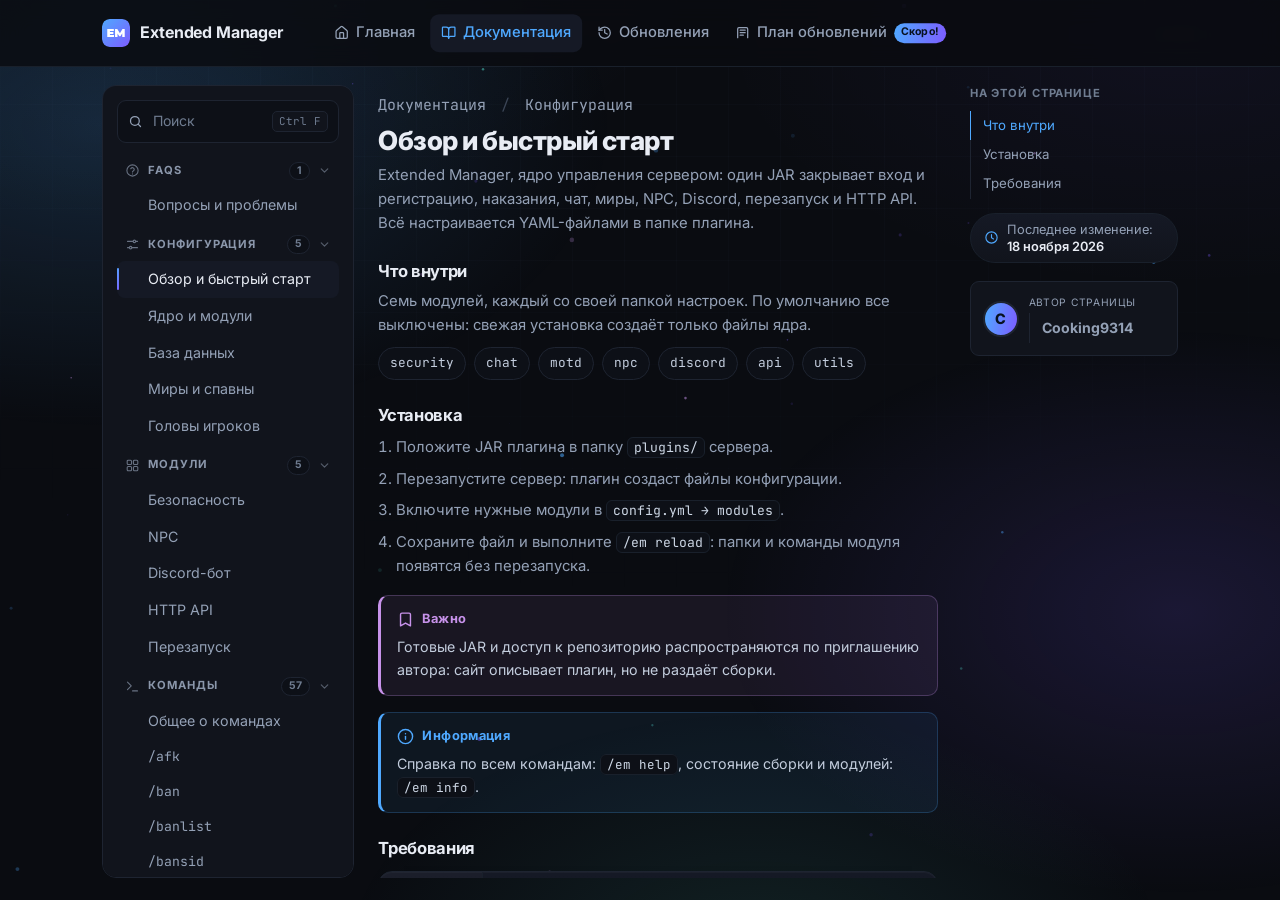
==== commit 69845a74: "Сайт: блоки command_config.yml с расшифровкой ключей в документации и тест MDX Каждая карточка коман" ====
--- a/docs.html
+++ b/docs.html
@@ -13,8 +13,8 @@
 <link rel="preconnect" href="https://fonts.googleapis.com">
 <link rel="preconnect" href="https://fonts.gstatic.com" crossorigin>
 <link rel="stylesheet" href="https://fonts.googleapis.com/css2?family=Inter:wght@400;500;600;700;800;900&family=JetBrains+Mono:wght@400;500;700&display=swap">
-<link rel="stylesheet" href="index.css?v=19">
-<script src="script.js?v=19" defer></script>
+<link rel="stylesheet" href="index.css?v=20">
+<script src="script.js?v=20" defer></script>
 </head>
 <body class="docs-page">
 
@@ -484,7 +484,7 @@
             <section class="doc-part doc-part-perm">
               <h4 class="doc-part-name">Права</h4>
               <div class="doc-perms">
-                <div class="doc-perm"><code>extendedmanager.command.help</code><span class="perm-scope is-all">по умолчанию у всех</span></div>
+                <div class="doc-perm"><code>extendedmanager.command.help</code><span class="perm-scope is-all">по умолчанию у всех</span><p class="perm-desc">Доступ к команде /em help</p></div>
               </div>
             </section>
             <h3 id="em-info">/em info</h3>
@@ -505,7 +505,7 @@
             <section class="doc-part doc-part-perm">
               <h4 class="doc-part-name">Права</h4>
               <div class="doc-perms">
-                <div class="doc-perm"><code>extendedmanager.command.info</code><span class="perm-scope is-op">по умолчанию у операторов</span></div>
+                <div class="doc-perm"><code>extendedmanager.command.info</code><span class="perm-scope is-op">по умолчанию у операторов</span><p class="perm-desc">Доступ к команде /em info (версия, ядро, модули, интеграции и база данных)</p></div>
               </div>
             </section>
             <h3 id="em-modules">/em modules</h3>
@@ -523,7 +523,7 @@
             <section class="doc-part doc-part-perm">
               <h4 class="doc-part-name">Права</h4>
               <div class="doc-perms">
-                <div class="doc-perm"><code>extendedmanager.command.modules</code><span class="perm-scope is-op">по умолчанию у операторов</span></div>
+                <div class="doc-perm"><code>extendedmanager.command.modules</code><span class="perm-scope is-op">по умолчанию у операторов</span><p class="perm-desc">Доступ к команде /em modules (включённые модули плагина)</p></div>
               </div>
             </section>
             <h3 id="em-hooks">/em hooks</h3>
@@ -541,7 +541,7 @@
             <section class="doc-part doc-part-perm">
               <h4 class="doc-part-name">Права</h4>
               <div class="doc-perms">
-                <div class="doc-perm"><code>extendedmanager.command.hooks</code><span class="perm-scope is-op">по умолчанию у операторов</span></div>
+                <div class="doc-perm"><code>extendedmanager.command.hooks</code><span class="perm-scope is-op">по умолчанию у операторов</span><p class="perm-desc">Доступ к команде /em hooks (статус интеграций)</p></div>
               </div>
             </section>
             <h3 id="em-reload">/em reload</h3>
@@ -563,7 +563,7 @@
             <section class="doc-part doc-part-perm">
               <h4 class="doc-part-name">Права</h4>
               <div class="doc-perms">
-                <div class="doc-perm"><code>extendedmanager.command.reload</code><span class="perm-scope is-op">по умолчанию у операторов</span></div>
+                <div class="doc-perm"><code>extendedmanager.command.reload</code><span class="perm-scope is-op">по умолчанию у операторов</span><p class="perm-desc">Доступ к команде /em reload</p></div>
               </div>
             </section>
             <h3 id="em-update">/em update</h3>
@@ -581,7 +581,7 @@
             <section class="doc-part doc-part-perm">
               <h4 class="doc-part-name">Права</h4>
               <div class="doc-perms">
-                <div class="doc-perm"><code>extendedmanager.command.update</code><span class="perm-scope is-op">по умолчанию у операторов</span></div>
+                <div class="doc-perm"><code>extendedmanager.command.update</code><span class="perm-scope is-op">по умолчанию у операторов</span><p class="perm-desc">Проверка новой версии плагина (/em update) и сообщение оператору о выходе обновления</p></div>
               </div>
             </section>
             <h3 id="em-db">/em db</h3>
@@ -602,7 +602,7 @@
             <section class="doc-part doc-part-perm">
               <h4 class="doc-part-name">Права</h4>
               <div class="doc-perms">
-                <div class="doc-perm"><code>extendedmanager.command.db</code><span class="perm-scope is-op">по умолчанию у операторов</span></div>
+                <div class="doc-perm"><code>extendedmanager.command.db</code><span class="perm-scope is-op">по умолчанию у операторов</span><p class="perm-desc">Доступ к команде /em db (состояние базы, экспорт и импорт)</p></div>
               </div>
             </section>
             <h3 id="em-app">/em app key</h3>
@@ -622,7 +622,7 @@
             <section class="doc-part doc-part-perm">
               <h4 class="doc-part-name">Права</h4>
               <div class="doc-perms">
-                <div class="doc-perm"><code>extendedmanager.command.app</code><span class="perm-scope is-op">по умолчанию у операторов</span></div>
+                <div class="doc-perm"><code>extendedmanager.command.app</code><span class="perm-scope is-op">по умолчанию у операторов</span><p class="perm-desc">Доступ к команде /em app (ключ приложения для HTTP API)</p></div>
               </div>
             </section>
             <h3 id="em-restart">/em restart</h3>
@@ -645,7 +645,7 @@
             <section class="doc-part doc-part-perm">
               <h4 class="doc-part-name">Права</h4>
               <div class="doc-perms">
-                <div class="doc-perm"><code>extendedmanager.command.restart</code><span class="perm-scope is-op">по умолчанию у операторов</span></div>
+                <div class="doc-perm"><code>extendedmanager.command.restart</code><span class="perm-scope is-op">по умолчанию у операторов</span><p class="perm-desc">Доступ к команде /em restart (перезапуск сервера)</p></div>
               </div>
             </section>
             <h3 id="em-perm">Схема прав</h3>
@@ -687,6 +687,29 @@
             <p>С 0.14.1 у команды не одно значение, а блок. <code>enable</code> включает её, <code>aliases</code> задаёт дополнительные имена (<code>"away"</code> вызывает <code>/afk</code>; пустой список <code>[]</code> их не добавляет, а имена из plugin.yml работают всегда), <code>cooldown</code> держит задержку: <code>duration</code> в секундах и <code>bypass</code>, который её снимает. У <code>bypass</code> два поля: <code>name</code> это узел права, а <code>type</code> принимает <code>permission</code> (хватает права) или <code>OP</code> (только операторам сервера). Ответ о задержке берётся из <code>command-cooldown</code> в main_messages.yml, где <code>%em_seconds%</code> показывает остаток. Плоский вид (<code>fly: true</code>) читается по-прежнему, а автообновление переводит команды на блоки и сохраняет прежнюю копию файла в <code>backups/</code>.</p>
             <p>Свои алиасы применяет плагин, поэтому достаточно <code>/em reload</code>: игрок пишет <code>/away</code>, выполняется <code>/afk</code> с её правом и задержкой. Алиас не перекрывает уже зарегистрированную команду и не действует, если одно имя дали двум командам.</p>
             <div class="callout callout-info"><p>Правка применяется после <code>/em reload</code>. Команды модулей зависят ещё и от <code>modules</code>: <code>register</code> и <code>login</code> работают при <code>modules.security</code>. Новое имя команды регистрируется в <code>plugin.yml</code> и появляется только после перезапуска сервера.</p></div>
+          
+
+            <h3 id="em-cfg">Блок команды</h3>
+            <p>Алиасы и задержка в <code>command_config.yml</code> действуют на команду целиком, у подкоманд отдельных блоков нет.</p>
+            <section class="doc-part doc-part-set">
+              <p class="doc-file"><code class="doc-file-name">command_config.yml</code><span class="doc-file-path">commands.em</span><a class="doc-file-link" href="#em-toggle">как устроен блок</a></p>
+              <div class="code-block"><button class="copy-btn" type="button">Копировать</button><pre><code>  em:
+    enable: true
+    aliases: []
+    cooldown:
+      enable: false
+      duration: 0
+      bypass:
+        name: "extendedmanager.command.em.cooldown.bypass"
+        type: "permission"</code></pre></div>
+              <dl class="doc-keys">
+                <dt><code>enable</code></dt><dd>Включает команду. <code>false</code> отвечает сообщением <code>command-disabled</code>: выключенная команда не выполняется, её не видно в <code>/em help</code> и в автодополнении Tab.</dd>
+                <dt><code>aliases</code></dt><dd>Дополнительные имена: список вроде <code>["away"]</code> вызывает <code>/em</code> и по слову <code>/away</code>. Имена из <code>plugin.yml</code> работают всегда, а свои алиасы применяет сам плагин, поэтому хватает <code>/em reload</code>.</dd>
+                <dt><code>cooldown.enable</code></dt><dd>Включает задержку между запусками <code>/em</code> одним игроком.</dd>
+                <dt><code>cooldown.duration</code></dt><dd>Сколько секунд ждать после запуска: <code>0</code> не ждать.</dd>
+                <dt><code>cooldown.bypass</code></dt><dd>Кто задержку пропускает. <code>name</code> это узел права, <code>type: permission</code> даёт проход по выданному праву, <code>type: OP</code> работает только у операторов сервера.</dd>
+              </dl>
+            </section>
           </article>
 
 
@@ -707,11 +730,29 @@
                 <tr><th>Пароль</th><td>Длина проверяется по <code>auth.min-length</code> и <code>max-length</code> из security_config.yml, в базе остаётся только Argon2id-хеш</td></tr>
                 </tbody></table>
               <div class="code-block code-cmd"><button class="copy-btn" type="button">Копировать</button><pre><code>/register MyPass123 MyPass123</code></pre></div>
-            </section>
-            <section class="doc-part doc-part-perm">
-              <h3 class="doc-part-name">Права</h3>
-              <div class="doc-perms">
-                <div class="doc-perm"><code>extendedmanager.command.register</code><span class="perm-scope is-all">по умолчанию у всех</span></div>
+              <p class="doc-file"><code class="doc-file-name">command_config.yml</code><span class="doc-file-path">commands.register</span><a class="doc-file-link" href="#em-toggle">как устроен блок</a></p>
+              <div class="code-block"><button class="copy-btn" type="button">Копировать</button><pre><code>  register:
+    enable: true
+    aliases: []
+    cooldown:
+      enable: false
+      duration: 0
+      bypass:
+        name: "extendedmanager.command.register.cooldown.bypass"
+        type: "permission"</code></pre></div>
+              <dl class="doc-keys">
+                <dt><code>enable</code></dt><dd>Включает команду. <code>false</code> отвечает сообщением <code>command-disabled</code> и убирает <code>/register</code> из <code>/em help</code> и из автодополнения Tab.</dd>
+                <dt><code>aliases</code></dt><dd>Дополнительные имена: список вроде <code>["away"]</code> вызывает <code>/register</code> и по слову <code>/away</code>. Имена из <code>plugin.yml</code> работают всегда, а свои алиасы применяет сам плагин, поэтому хватает <code>/em reload</code>.</dd>
+                <dt><code>cooldown.enable</code></dt><dd>Включает задержку между запусками <code>/register</code> одним игроком.</dd>
+                <dt><code>cooldown.duration</code></dt><dd>Сколько секунд ждать после запуска: <code>0</code> не ждать.</dd>
+                <dt><code>cooldown.bypass</code></dt><dd>Кто задержку пропускает. <code>name</code> это узел права, <code>type: permission</code> даёт проход по выданному праву, <code>type: OP</code> работает только у операторов сервера.</dd>
+              </dl>
+            </section>
+            <section class="doc-part doc-part-perm">
+              <h3 class="doc-part-name">Права</h3>
+              <div class="doc-perms">
+                <div class="doc-perm"><code>extendedmanager.command.register</code><span class="perm-scope is-all">по умолчанию у всех</span><p class="perm-desc">Доступ к команде /register</p></div>
+                <div class="doc-perm"><code>extendedmanager.command.register.cooldown.bypass</code><span class="perm-scope">выдают вручную</span><p class="perm-desc">Пропускает задержку <code>cooldown</code> команды <code>/register</code>.</p></div>
               </div>
             </section>
           </article>
@@ -731,11 +772,29 @@
                 <tr><th>Сессии</th><td>При <code>sessions.duration-minutes</code> вход с того же IP идёт без пароля; кросс-серверная сессия открывает вход на всю сеть</td></tr>
                 </tbody></table>
               <div class="code-block code-cmd"><button class="copy-btn" type="button">Копировать</button><pre><code>/login MyPass123</code></pre></div>
-            </section>
-            <section class="doc-part doc-part-perm">
-              <h3 class="doc-part-name">Права</h3>
-              <div class="doc-perms">
-                <div class="doc-perm"><code>extendedmanager.command.login</code><span class="perm-scope is-all">по умолчанию у всех</span></div>
+              <p class="doc-file"><code class="doc-file-name">command_config.yml</code><span class="doc-file-path">commands.login</span><a class="doc-file-link" href="#em-toggle">как устроен блок</a></p>
+              <div class="code-block"><button class="copy-btn" type="button">Копировать</button><pre><code>  login:
+    enable: true
+    aliases: []
+    cooldown:
+      enable: false
+      duration: 0
+      bypass:
+        name: "extendedmanager.command.login.cooldown.bypass"
+        type: "permission"</code></pre></div>
+              <dl class="doc-keys">
+                <dt><code>enable</code></dt><dd>Включает команду. <code>false</code> отвечает сообщением <code>command-disabled</code> и убирает <code>/login</code> из <code>/em help</code> и из автодополнения Tab.</dd>
+                <dt><code>aliases</code></dt><dd>Дополнительные имена: список вроде <code>["away"]</code> вызывает <code>/login</code> и по слову <code>/away</code>. Имена из <code>plugin.yml</code> работают всегда, а свои алиасы применяет сам плагин, поэтому хватает <code>/em reload</code>.</dd>
+                <dt><code>cooldown.enable</code></dt><dd>Включает задержку между запусками <code>/login</code> одним игроком.</dd>
+                <dt><code>cooldown.duration</code></dt><dd>Сколько секунд ждать после запуска: <code>0</code> не ждать.</dd>
+                <dt><code>cooldown.bypass</code></dt><dd>Кто задержку пропускает. <code>name</code> это узел права, <code>type: permission</code> даёт проход по выданному праву, <code>type: OP</code> работает только у операторов сервера.</dd>
+              </dl>
+            </section>
+            <section class="doc-part doc-part-perm">
+              <h3 class="doc-part-name">Права</h3>
+              <div class="doc-perms">
+                <div class="doc-perm"><code>extendedmanager.command.login</code><span class="perm-scope is-all">по умолчанию у всех</span><p class="perm-desc">Доступ к команде /login</p></div>
+                <div class="doc-perm"><code>extendedmanager.command.login.cooldown.bypass</code><span class="perm-scope">выдают вручную</span><p class="perm-desc">Пропускает задержку <code>cooldown</code> команды <code>/login</code>.</p></div>
               </div>
             </section>
           </article>
@@ -753,11 +812,29 @@
                 <tr><th>Синтаксис</th><td><code>/link &lt;код&gt;</code></td></tr>
                 </tbody></table>
               <div class="code-block code-cmd"><button class="copy-btn" type="button">Копировать</button><pre><code>/link 482913</code></pre></div>
-            </section>
-            <section class="doc-part doc-part-perm">
-              <h3 class="doc-part-name">Права</h3>
-              <div class="doc-perms">
-                <div class="doc-perm"><code>extendedmanager.command.link</code><span class="perm-scope is-all">по умолчанию у всех</span></div>
+              <p class="doc-file"><code class="doc-file-name">command_config.yml</code><span class="doc-file-path">commands.link</span><a class="doc-file-link" href="#em-toggle">как устроен блок</a></p>
+              <div class="code-block"><button class="copy-btn" type="button">Копировать</button><pre><code>  link:
+    enable: true
+    aliases: []
+    cooldown:
+      enable: false
+      duration: 0
+      bypass:
+        name: "extendedmanager.command.link.cooldown.bypass"
+        type: "permission"</code></pre></div>
+              <dl class="doc-keys">
+                <dt><code>enable</code></dt><dd>Включает команду. <code>false</code> отвечает сообщением <code>command-disabled</code> и убирает <code>/link</code> из <code>/em help</code> и из автодополнения Tab.</dd>
+                <dt><code>aliases</code></dt><dd>Дополнительные имена: список вроде <code>["away"]</code> вызывает <code>/link</code> и по слову <code>/away</code>. Имена из <code>plugin.yml</code> работают всегда, а свои алиасы применяет сам плагин, поэтому хватает <code>/em reload</code>.</dd>
+                <dt><code>cooldown.enable</code></dt><dd>Включает задержку между запусками <code>/link</code> одним игроком.</dd>
+                <dt><code>cooldown.duration</code></dt><dd>Сколько секунд ждать после запуска: <code>0</code> не ждать.</dd>
+                <dt><code>cooldown.bypass</code></dt><dd>Кто задержку пропускает. <code>name</code> это узел права, <code>type: permission</code> даёт проход по выданному праву, <code>type: OP</code> работает только у операторов сервера.</dd>
+              </dl>
+            </section>
+            <section class="doc-part doc-part-perm">
+              <h3 class="doc-part-name">Права</h3>
+              <div class="doc-perms">
+                <div class="doc-perm"><code>extendedmanager.command.link</code><span class="perm-scope is-all">по умолчанию у всех</span><p class="perm-desc">Доступ к команде /link</p></div>
+                <div class="doc-perm"><code>extendedmanager.command.link.cooldown.bypass</code><span class="perm-scope">выдают вручную</span><p class="perm-desc">Пропускает задержку <code>cooldown</code> команды <code>/link</code>.</p></div>
               </div>
             </section>
           </article>
@@ -782,11 +859,29 @@
                 </tbody></table>
               <div class="code-block code-cmd"><button class="copy-btn" type="button">Копировать</button><pre><code>/ban Steve 7d Гриферство
 /ban Steve навсегда Читы</code></pre></div>
-            </section>
-            <section class="doc-part doc-part-perm">
-              <h3 class="doc-part-name">Права</h3>
-              <div class="doc-perms">
-                <div class="doc-perm"><code>extendedmanager.command.ban</code><span class="perm-scope is-op">по умолчанию у операторов</span></div>
+              <p class="doc-file"><code class="doc-file-name">command_config.yml</code><span class="doc-file-path">commands.ban</span><a class="doc-file-link" href="#em-toggle">как устроен блок</a></p>
+              <div class="code-block"><button class="copy-btn" type="button">Копировать</button><pre><code>  ban:
+    enable: true
+    aliases: []
+    cooldown:
+      enable: false
+      duration: 0
+      bypass:
+        name: "extendedmanager.command.ban.cooldown.bypass"
+        type: "permission"</code></pre></div>
+              <dl class="doc-keys">
+                <dt><code>enable</code></dt><dd>Включает команду. <code>false</code> отвечает сообщением <code>command-disabled</code> и убирает <code>/ban</code> из <code>/em help</code> и из автодополнения Tab.</dd>
+                <dt><code>aliases</code></dt><dd>Дополнительные имена: список вроде <code>["away"]</code> вызывает <code>/ban</code> и по слову <code>/away</code>. Имена из <code>plugin.yml</code> работают всегда, а свои алиасы применяет сам плагин, поэтому хватает <code>/em reload</code>.</dd>
+                <dt><code>cooldown.enable</code></dt><dd>Включает задержку между запусками <code>/ban</code> одним игроком.</dd>
+                <dt><code>cooldown.duration</code></dt><dd>Сколько секунд ждать после запуска: <code>0</code> не ждать.</dd>
+                <dt><code>cooldown.bypass</code></dt><dd>Кто задержку пропускает. <code>name</code> это узел права, <code>type: permission</code> даёт проход по выданному праву, <code>type: OP</code> работает только у операторов сервера.</dd>
+              </dl>
+            </section>
+            <section class="doc-part doc-part-perm">
+              <h3 class="doc-part-name">Права</h3>
+              <div class="doc-perms">
+                <div class="doc-perm"><code>extendedmanager.command.ban</code><span class="perm-scope is-op">по умолчанию у операторов</span><p class="perm-desc">Доступ к команде /ban</p></div>
+                <div class="doc-perm"><code>extendedmanager.command.ban.cooldown.bypass</code><span class="perm-scope">выдают вручную</span><p class="perm-desc">Пропускает задержку <code>cooldown</code> команды <code>/ban</code>.</p></div>
               </div>
             </section>
           </article>
@@ -804,11 +899,29 @@
                 <tr><th>Синтаксис</th><td><code>/bansid &lt;игрок&gt;</code></td></tr>
                 </tbody></table>
               <div class="code-block code-cmd"><button class="copy-btn" type="button">Копировать</button><pre><code>/bansid Steve</code></pre></div>
-            </section>
-            <section class="doc-part doc-part-perm">
-              <h3 class="doc-part-name">Права</h3>
-              <div class="doc-perms">
-                <div class="doc-perm"><code>extendedmanager.command.bansid</code><span class="perm-scope is-op">по умолчанию у операторов</span></div>
+              <p class="doc-file"><code class="doc-file-name">command_config.yml</code><span class="doc-file-path">commands.bansid</span><a class="doc-file-link" href="#em-toggle">как устроен блок</a></p>
+              <div class="code-block"><button class="copy-btn" type="button">Копировать</button><pre><code>  bansid:
+    enable: true
+    aliases: []
+    cooldown:
+      enable: false
+      duration: 0
+      bypass:
+        name: "extendedmanager.command.bansid.cooldown.bypass"
+        type: "permission"</code></pre></div>
+              <dl class="doc-keys">
+                <dt><code>enable</code></dt><dd>Включает команду. <code>false</code> отвечает сообщением <code>command-disabled</code> и убирает <code>/bansid</code> из <code>/em help</code> и из автодополнения Tab.</dd>
+                <dt><code>aliases</code></dt><dd>Дополнительные имена: список вроде <code>["away"]</code> вызывает <code>/bansid</code> и по слову <code>/away</code>. Имена из <code>plugin.yml</code> работают всегда, а свои алиасы применяет сам плагин, поэтому хватает <code>/em reload</code>.</dd>
+                <dt><code>cooldown.enable</code></dt><dd>Включает задержку между запусками <code>/bansid</code> одним игроком.</dd>
+                <dt><code>cooldown.duration</code></dt><dd>Сколько секунд ждать после запуска: <code>0</code> не ждать.</dd>
+                <dt><code>cooldown.bypass</code></dt><dd>Кто задержку пропускает. <code>name</code> это узел права, <code>type: permission</code> даёт проход по выданному праву, <code>type: OP</code> работает только у операторов сервера.</dd>
+              </dl>
+            </section>
+            <section class="doc-part doc-part-perm">
+              <h3 class="doc-part-name">Права</h3>
+              <div class="doc-perms">
+                <div class="doc-perm"><code>extendedmanager.command.bansid</code><span class="perm-scope is-op">по умолчанию у операторов</span><p class="perm-desc">Доступ к команде /bansid</p></div>
+                <div class="doc-perm"><code>extendedmanager.command.bansid.cooldown.bypass</code><span class="perm-scope">выдают вручную</span><p class="perm-desc">Пропускает задержку <code>cooldown</code> команды <code>/bansid</code>.</p></div>
               </div>
             </section>
           </article>
@@ -826,11 +939,29 @@
                 <tr><th>Синтаксис</th><td><code>/unban &lt;игрок&gt;</code></td></tr>
                 </tbody></table>
               <div class="code-block code-cmd"><button class="copy-btn" type="button">Копировать</button><pre><code>/unban Steve</code></pre></div>
-            </section>
-            <section class="doc-part doc-part-perm">
-              <h3 class="doc-part-name">Права</h3>
-              <div class="doc-perms">
-                <div class="doc-perm"><code>extendedmanager.command.unban</code><span class="perm-scope is-op">по умолчанию у операторов</span></div>
+              <p class="doc-file"><code class="doc-file-name">command_config.yml</code><span class="doc-file-path">commands.unban</span><a class="doc-file-link" href="#em-toggle">как устроен блок</a></p>
+              <div class="code-block"><button class="copy-btn" type="button">Копировать</button><pre><code>  unban:
+    enable: true
+    aliases: []
+    cooldown:
+      enable: false
+      duration: 0
+      bypass:
+        name: "extendedmanager.command.unban.cooldown.bypass"
+        type: "permission"</code></pre></div>
+              <dl class="doc-keys">
+                <dt><code>enable</code></dt><dd>Включает команду. <code>false</code> отвечает сообщением <code>command-disabled</code> и убирает <code>/unban</code> из <code>/em help</code> и из автодополнения Tab.</dd>
+                <dt><code>aliases</code></dt><dd>Дополнительные имена: список вроде <code>["away"]</code> вызывает <code>/unban</code> и по слову <code>/away</code>. Имена из <code>plugin.yml</code> работают всегда, а свои алиасы применяет сам плагин, поэтому хватает <code>/em reload</code>.</dd>
+                <dt><code>cooldown.enable</code></dt><dd>Включает задержку между запусками <code>/unban</code> одним игроком.</dd>
+                <dt><code>cooldown.duration</code></dt><dd>Сколько секунд ждать после запуска: <code>0</code> не ждать.</dd>
+                <dt><code>cooldown.bypass</code></dt><dd>Кто задержку пропускает. <code>name</code> это узел права, <code>type: permission</code> даёт проход по выданному праву, <code>type: OP</code> работает только у операторов сервера.</dd>
+              </dl>
+            </section>
+            <section class="doc-part doc-part-perm">
+              <h3 class="doc-part-name">Права</h3>
+              <div class="doc-perms">
+                <div class="doc-perm"><code>extendedmanager.command.unban</code><span class="perm-scope is-op">по умолчанию у операторов</span><p class="perm-desc">Доступ к команде /unban</p></div>
+                <div class="doc-perm"><code>extendedmanager.command.unban.cooldown.bypass</code><span class="perm-scope">выдают вручную</span><p class="perm-desc">Пропускает задержку <code>cooldown</code> команды <code>/unban</code>.</p></div>
               </div>
             </section>
           </article>
@@ -849,11 +980,29 @@
                 </tbody></table>
               <div class="code-block code-cmd"><button class="copy-btn" type="button">Копировать</button><pre><code>/banlist
 /banlist 2</code></pre></div>
-            </section>
-            <section class="doc-part doc-part-perm">
-              <h3 class="doc-part-name">Права</h3>
-              <div class="doc-perms">
-                <div class="doc-perm"><code>extendedmanager.command.banlist</code><span class="perm-scope is-op">по умолчанию у операторов</span></div>
+              <p class="doc-file"><code class="doc-file-name">command_config.yml</code><span class="doc-file-path">commands.banlist</span><a class="doc-file-link" href="#em-toggle">как устроен блок</a></p>
+              <div class="code-block"><button class="copy-btn" type="button">Копировать</button><pre><code>  banlist:
+    enable: true
+    aliases: []
+    cooldown:
+      enable: false
+      duration: 0
+      bypass:
+        name: "extendedmanager.command.banlist.cooldown.bypass"
+        type: "permission"</code></pre></div>
+              <dl class="doc-keys">
+                <dt><code>enable</code></dt><dd>Включает команду. <code>false</code> отвечает сообщением <code>command-disabled</code> и убирает <code>/banlist</code> из <code>/em help</code> и из автодополнения Tab.</dd>
+                <dt><code>aliases</code></dt><dd>Дополнительные имена: список вроде <code>["away"]</code> вызывает <code>/banlist</code> и по слову <code>/away</code>. Имена из <code>plugin.yml</code> работают всегда, а свои алиасы применяет сам плагин, поэтому хватает <code>/em reload</code>.</dd>
+                <dt><code>cooldown.enable</code></dt><dd>Включает задержку между запусками <code>/banlist</code> одним игроком.</dd>
+                <dt><code>cooldown.duration</code></dt><dd>Сколько секунд ждать после запуска: <code>0</code> не ждать.</dd>
+                <dt><code>cooldown.bypass</code></dt><dd>Кто задержку пропускает. <code>name</code> это узел права, <code>type: permission</code> даёт проход по выданному праву, <code>type: OP</code> работает только у операторов сервера.</dd>
+              </dl>
+            </section>
+            <section class="doc-part doc-part-perm">
+              <h3 class="doc-part-name">Права</h3>
+              <div class="doc-perms">
+                <div class="doc-perm"><code>extendedmanager.command.banlist</code><span class="perm-scope is-op">по умолчанию у операторов</span><p class="perm-desc">Доступ к команде /banlist</p></div>
+                <div class="doc-perm"><code>extendedmanager.command.banlist.cooldown.bypass</code><span class="perm-scope">выдают вручную</span><p class="perm-desc">Пропускает задержку <code>cooldown</code> команды <code>/banlist</code>.</p></div>
               </div>
             </section>
           </article>
@@ -874,11 +1023,29 @@
                 </tbody></table>
               <div class="code-block code-cmd"><button class="copy-btn" type="button">Копировать</button><pre><code>/mute Steve 30m Флуд
 /mute Steve 12h Оскорбления</code></pre></div>
-            </section>
-            <section class="doc-part doc-part-perm">
-              <h3 class="doc-part-name">Права</h3>
-              <div class="doc-perms">
-                <div class="doc-perm"><code>extendedmanager.command.mute</code><span class="perm-scope is-op">по умолчанию у операторов</span></div>
+              <p class="doc-file"><code class="doc-file-name">command_config.yml</code><span class="doc-file-path">commands.mute</span><a class="doc-file-link" href="#em-toggle">как устроен блок</a></p>
+              <div class="code-block"><button class="copy-btn" type="button">Копировать</button><pre><code>  mute:
+    enable: true
+    aliases: []
+    cooldown:
+      enable: false
+      duration: 0
+      bypass:
+        name: "extendedmanager.command.mute.cooldown.bypass"
+        type: "permission"</code></pre></div>
+              <dl class="doc-keys">
+                <dt><code>enable</code></dt><dd>Включает команду. <code>false</code> отвечает сообщением <code>command-disabled</code> и убирает <code>/mute</code> из <code>/em help</code> и из автодополнения Tab.</dd>
+                <dt><code>aliases</code></dt><dd>Дополнительные имена: список вроде <code>["away"]</code> вызывает <code>/mute</code> и по слову <code>/away</code>. Имена из <code>plugin.yml</code> работают всегда, а свои алиасы применяет сам плагин, поэтому хватает <code>/em reload</code>.</dd>
+                <dt><code>cooldown.enable</code></dt><dd>Включает задержку между запусками <code>/mute</code> одним игроком.</dd>
+                <dt><code>cooldown.duration</code></dt><dd>Сколько секунд ждать после запуска: <code>0</code> не ждать.</dd>
+                <dt><code>cooldown.bypass</code></dt><dd>Кто задержку пропускает. <code>name</code> это узел права, <code>type: permission</code> даёт проход по выданному праву, <code>type: OP</code> работает только у операторов сервера.</dd>
+              </dl>
+            </section>
+            <section class="doc-part doc-part-perm">
+              <h3 class="doc-part-name">Права</h3>
+              <div class="doc-perms">
+                <div class="doc-perm"><code>extendedmanager.command.mute</code><span class="perm-scope is-op">по умолчанию у операторов</span><p class="perm-desc">Доступ к команде /mute</p></div>
+                <div class="doc-perm"><code>extendedmanager.command.mute.cooldown.bypass</code><span class="perm-scope">выдают вручную</span><p class="perm-desc">Пропускает задержку <code>cooldown</code> команды <code>/mute</code>.</p></div>
               </div>
             </section>
           </article>
@@ -895,11 +1062,29 @@
                 <tr><th>Синтаксис</th><td><code>/unmute &lt;игрок&gt;</code></td></tr>
                 </tbody></table>
               <div class="code-block code-cmd"><button class="copy-btn" type="button">Копировать</button><pre><code>/unmute Steve</code></pre></div>
-            </section>
-            <section class="doc-part doc-part-perm">
-              <h3 class="doc-part-name">Права</h3>
-              <div class="doc-perms">
-                <div class="doc-perm"><code>extendedmanager.command.unmute</code><span class="perm-scope is-op">по умолчанию у операторов</span></div>
+              <p class="doc-file"><code class="doc-file-name">command_config.yml</code><span class="doc-file-path">commands.unmute</span><a class="doc-file-link" href="#em-toggle">как устроен блок</a></p>
+              <div class="code-block"><button class="copy-btn" type="button">Копировать</button><pre><code>  unmute:
+    enable: true
+    aliases: []
+    cooldown:
+      enable: false
+      duration: 0
+      bypass:
+        name: "extendedmanager.command.unmute.cooldown.bypass"
+        type: "permission"</code></pre></div>
+              <dl class="doc-keys">
+                <dt><code>enable</code></dt><dd>Включает команду. <code>false</code> отвечает сообщением <code>command-disabled</code> и убирает <code>/unmute</code> из <code>/em help</code> и из автодополнения Tab.</dd>
+                <dt><code>aliases</code></dt><dd>Дополнительные имена: список вроде <code>["away"]</code> вызывает <code>/unmute</code> и по слову <code>/away</code>. Имена из <code>plugin.yml</code> работают всегда, а свои алиасы применяет сам плагин, поэтому хватает <code>/em reload</code>.</dd>
+                <dt><code>cooldown.enable</code></dt><dd>Включает задержку между запусками <code>/unmute</code> одним игроком.</dd>
+                <dt><code>cooldown.duration</code></dt><dd>Сколько секунд ждать после запуска: <code>0</code> не ждать.</dd>
+                <dt><code>cooldown.bypass</code></dt><dd>Кто задержку пропускает. <code>name</code> это узел права, <code>type: permission</code> даёт проход по выданному праву, <code>type: OP</code> работает только у операторов сервера.</dd>
+              </dl>
+            </section>
+            <section class="doc-part doc-part-perm">
+              <h3 class="doc-part-name">Права</h3>
+              <div class="doc-perms">
+                <div class="doc-perm"><code>extendedmanager.command.unmute</code><span class="perm-scope is-op">по умолчанию у операторов</span><p class="perm-desc">Доступ к команде /unmute</p></div>
+                <div class="doc-perm"><code>extendedmanager.command.unmute.cooldown.bypass</code><span class="perm-scope">выдают вручную</span><p class="perm-desc">Пропускает задержку <code>cooldown</code> команды <code>/unmute</code>.</p></div>
               </div>
             </section>
           </article>
@@ -916,11 +1101,29 @@
                 <tr><th>Синтаксис</th><td><code>/mutelist [страница]</code></td></tr>
                 </tbody></table>
               <div class="code-block code-cmd"><button class="copy-btn" type="button">Копировать</button><pre><code>/mutelist</code></pre></div>
-            </section>
-            <section class="doc-part doc-part-perm">
-              <h3 class="doc-part-name">Права</h3>
-              <div class="doc-perms">
-                <div class="doc-perm"><code>extendedmanager.command.mutelist</code><span class="perm-scope is-op">по умолчанию у операторов</span></div>
+              <p class="doc-file"><code class="doc-file-name">command_config.yml</code><span class="doc-file-path">commands.mutelist</span><a class="doc-file-link" href="#em-toggle">как устроен блок</a></p>
+              <div class="code-block"><button class="copy-btn" type="button">Копировать</button><pre><code>  mutelist:
+    enable: true
+    aliases: []
+    cooldown:
+      enable: false
+      duration: 0
+      bypass:
+        name: "extendedmanager.command.mutelist.cooldown.bypass"
+        type: "permission"</code></pre></div>
+              <dl class="doc-keys">
+                <dt><code>enable</code></dt><dd>Включает команду. <code>false</code> отвечает сообщением <code>command-disabled</code> и убирает <code>/mutelist</code> из <code>/em help</code> и из автодополнения Tab.</dd>
+                <dt><code>aliases</code></dt><dd>Дополнительные имена: список вроде <code>["away"]</code> вызывает <code>/mutelist</code> и по слову <code>/away</code>. Имена из <code>plugin.yml</code> работают всегда, а свои алиасы применяет сам плагин, поэтому хватает <code>/em reload</code>.</dd>
+                <dt><code>cooldown.enable</code></dt><dd>Включает задержку между запусками <code>/mutelist</code> одним игроком.</dd>
+                <dt><code>cooldown.duration</code></dt><dd>Сколько секунд ждать после запуска: <code>0</code> не ждать.</dd>
+                <dt><code>cooldown.bypass</code></dt><dd>Кто задержку пропускает. <code>name</code> это узел права, <code>type: permission</code> даёт проход по выданному праву, <code>type: OP</code> работает только у операторов сервера.</dd>
+              </dl>
+            </section>
+            <section class="doc-part doc-part-perm">
+              <h3 class="doc-part-name">Права</h3>
+              <div class="doc-perms">
+                <div class="doc-perm"><code>extendedmanager.command.mutelist</code><span class="perm-scope is-op">по умолчанию у операторов</span><p class="perm-desc">Доступ к команде /mutelist</p></div>
+                <div class="doc-perm"><code>extendedmanager.command.mutelist.cooldown.bypass</code><span class="perm-scope">выдают вручную</span><p class="perm-desc">Пропускает задержку <code>cooldown</code> команды <code>/mutelist</code>.</p></div>
               </div>
             </section>
           </article>
@@ -938,11 +1141,29 @@
                 <tr><th>Синтаксис</th><td><code>/gag &lt;игрок&gt; [срок] [причина]</code></td></tr>
                 </tbody></table>
               <div class="code-block code-cmd"><button class="copy-btn" type="button">Копировать</button><pre><code>/gag Steve 1h Крики</code></pre></div>
-            </section>
-            <section class="doc-part doc-part-perm">
-              <h3 class="doc-part-name">Права</h3>
-              <div class="doc-perms">
-                <div class="doc-perm"><code>extendedmanager.command.gag</code><span class="perm-scope is-op">по умолчанию у операторов</span></div>
+              <p class="doc-file"><code class="doc-file-name">command_config.yml</code><span class="doc-file-path">commands.gag</span><a class="doc-file-link" href="#em-toggle">как устроен блок</a></p>
+              <div class="code-block"><button class="copy-btn" type="button">Копировать</button><pre><code>  gag:
+    enable: true
+    aliases: []
+    cooldown:
+      enable: false
+      duration: 0
+      bypass:
+        name: "extendedmanager.command.gag.cooldown.bypass"
+        type: "permission"</code></pre></div>
+              <dl class="doc-keys">
+                <dt><code>enable</code></dt><dd>Включает команду. <code>false</code> отвечает сообщением <code>command-disabled</code> и убирает <code>/gag</code> из <code>/em help</code> и из автодополнения Tab.</dd>
+                <dt><code>aliases</code></dt><dd>Дополнительные имена: список вроде <code>["away"]</code> вызывает <code>/gag</code> и по слову <code>/away</code>. Имена из <code>plugin.yml</code> работают всегда, а свои алиасы применяет сам плагин, поэтому хватает <code>/em reload</code>.</dd>
+                <dt><code>cooldown.enable</code></dt><dd>Включает задержку между запусками <code>/gag</code> одним игроком.</dd>
+                <dt><code>cooldown.duration</code></dt><dd>Сколько секунд ждать после запуска: <code>0</code> не ждать.</dd>
+                <dt><code>cooldown.bypass</code></dt><dd>Кто задержку пропускает. <code>name</code> это узел права, <code>type: permission</code> даёт проход по выданному праву, <code>type: OP</code> работает только у операторов сервера.</dd>
+              </dl>
+            </section>
+            <section class="doc-part doc-part-perm">
+              <h3 class="doc-part-name">Права</h3>
+              <div class="doc-perms">
+                <div class="doc-perm"><code>extendedmanager.command.gag</code><span class="perm-scope is-op">по умолчанию у операторов</span><p class="perm-desc">Доступ к команде /gag</p></div>
+                <div class="doc-perm"><code>extendedmanager.command.gag.cooldown.bypass</code><span class="perm-scope">выдают вручную</span><p class="perm-desc">Пропускает задержку <code>cooldown</code> команды <code>/gag</code>.</p></div>
               </div>
             </section>
           </article>
@@ -960,11 +1181,29 @@
                 <tr><th>Синтаксис</th><td><code>/ungag &lt;игрок&gt;</code></td></tr>
                 </tbody></table>
               <div class="code-block code-cmd"><button class="copy-btn" type="button">Копировать</button><pre><code>/ungag Steve</code></pre></div>
-            </section>
-            <section class="doc-part doc-part-perm">
-              <h3 class="doc-part-name">Права</h3>
-              <div class="doc-perms">
-                <div class="doc-perm"><code>extendedmanager.command.ungag</code><span class="perm-scope is-op">по умолчанию у операторов</span></div>
+              <p class="doc-file"><code class="doc-file-name">command_config.yml</code><span class="doc-file-path">commands.ungag</span><a class="doc-file-link" href="#em-toggle">как устроен блок</a></p>
+              <div class="code-block"><button class="copy-btn" type="button">Копировать</button><pre><code>  ungag:
+    enable: true
+    aliases: []
+    cooldown:
+      enable: false
+      duration: 0
+      bypass:
+        name: "extendedmanager.command.ungag.cooldown.bypass"
+        type: "permission"</code></pre></div>
+              <dl class="doc-keys">
+                <dt><code>enable</code></dt><dd>Включает команду. <code>false</code> отвечает сообщением <code>command-disabled</code> и убирает <code>/ungag</code> из <code>/em help</code> и из автодополнения Tab.</dd>
+                <dt><code>aliases</code></dt><dd>Дополнительные имена: список вроде <code>["away"]</code> вызывает <code>/ungag</code> и по слову <code>/away</code>. Имена из <code>plugin.yml</code> работают всегда, а свои алиасы применяет сам плагин, поэтому хватает <code>/em reload</code>.</dd>
+                <dt><code>cooldown.enable</code></dt><dd>Включает задержку между запусками <code>/ungag</code> одним игроком.</dd>
+                <dt><code>cooldown.duration</code></dt><dd>Сколько секунд ждать после запуска: <code>0</code> не ждать.</dd>
+                <dt><code>cooldown.bypass</code></dt><dd>Кто задержку пропускает. <code>name</code> это узел права, <code>type: permission</code> даёт проход по выданному праву, <code>type: OP</code> работает только у операторов сервера.</dd>
+              </dl>
+            </section>
+            <section class="doc-part doc-part-perm">
+              <h3 class="doc-part-name">Права</h3>
+              <div class="doc-perms">
+                <div class="doc-perm"><code>extendedmanager.command.ungag</code><span class="perm-scope is-op">по умолчанию у операторов</span><p class="perm-desc">Доступ к команде /ungag</p></div>
+                <div class="doc-perm"><code>extendedmanager.command.ungag.cooldown.bypass</code><span class="perm-scope">выдают вручную</span><p class="perm-desc">Пропускает задержку <code>cooldown</code> команды <code>/ungag</code>.</p></div>
               </div>
             </section>
           </article>
@@ -982,11 +1221,29 @@
                 <tr><th>Синтаксис</th><td><code>/gaglist [страница]</code></td></tr>
                 </tbody></table>
               <div class="code-block code-cmd"><button class="copy-btn" type="button">Копировать</button><pre><code>/gaglist</code></pre></div>
-            </section>
-            <section class="doc-part doc-part-perm">
-              <h3 class="doc-part-name">Права</h3>
-              <div class="doc-perms">
-                <div class="doc-perm"><code>extendedmanager.command.gaglist</code><span class="perm-scope is-op">по умолчанию у операторов</span></div>
+              <p class="doc-file"><code class="doc-file-name">command_config.yml</code><span class="doc-file-path">commands.gaglist</span><a class="doc-file-link" href="#em-toggle">как устроен блок</a></p>
+              <div class="code-block"><button class="copy-btn" type="button">Копировать</button><pre><code>  gaglist:
+    enable: true
+    aliases: []
+    cooldown:
+      enable: false
+      duration: 0
+      bypass:
+        name: "extendedmanager.command.gaglist.cooldown.bypass"
+        type: "permission"</code></pre></div>
+              <dl class="doc-keys">
+                <dt><code>enable</code></dt><dd>Включает команду. <code>false</code> отвечает сообщением <code>command-disabled</code> и убирает <code>/gaglist</code> из <code>/em help</code> и из автодополнения Tab.</dd>
+                <dt><code>aliases</code></dt><dd>Дополнительные имена: список вроде <code>["away"]</code> вызывает <code>/gaglist</code> и по слову <code>/away</code>. Имена из <code>plugin.yml</code> работают всегда, а свои алиасы применяет сам плагин, поэтому хватает <code>/em reload</code>.</dd>
+                <dt><code>cooldown.enable</code></dt><dd>Включает задержку между запусками <code>/gaglist</code> одним игроком.</dd>
+                <dt><code>cooldown.duration</code></dt><dd>Сколько секунд ждать после запуска: <code>0</code> не ждать.</dd>
+                <dt><code>cooldown.bypass</code></dt><dd>Кто задержку пропускает. <code>name</code> это узел права, <code>type: permission</code> даёт проход по выданному праву, <code>type: OP</code> работает только у операторов сервера.</dd>
+              </dl>
+            </section>
+            <section class="doc-part doc-part-perm">
+              <h3 class="doc-part-name">Права</h3>
+              <div class="doc-perms">
+                <div class="doc-perm"><code>extendedmanager.command.gaglist</code><span class="perm-scope is-op">по умолчанию у операторов</span><p class="perm-desc">Доступ к команде /gaglist</p></div>
+                <div class="doc-perm"><code>extendedmanager.command.gaglist.cooldown.bypass</code><span class="perm-scope">выдают вручную</span><p class="perm-desc">Пропускает задержку <code>cooldown</code> команды <code>/gaglist</code>.</p></div>
               </div>
             </section>
           </article>
@@ -1007,11 +1264,29 @@
                 <tr><th>Синтаксис</th><td><code>/warn &lt;игрок&gt; [причина]</code></td></tr>
                 </tbody></table>
               <div class="code-block code-cmd"><button class="copy-btn" type="button">Копировать</button><pre><code>/warn Steve Мат в чате</code></pre></div>
-            </section>
-            <section class="doc-part doc-part-perm">
-              <h3 class="doc-part-name">Права</h3>
-              <div class="doc-perms">
-                <div class="doc-perm"><code>extendedmanager.command.warn</code><span class="perm-scope is-op">по умолчанию у операторов</span></div>
+              <p class="doc-file"><code class="doc-file-name">command_config.yml</code><span class="doc-file-path">commands.warn</span><a class="doc-file-link" href="#em-toggle">как устроен блок</a></p>
+              <div class="code-block"><button class="copy-btn" type="button">Копировать</button><pre><code>  warn:
+    enable: true
+    aliases: []
+    cooldown:
+      enable: false
+      duration: 0
+      bypass:
+        name: "extendedmanager.command.warn.cooldown.bypass"
+        type: "permission"</code></pre></div>
+              <dl class="doc-keys">
+                <dt><code>enable</code></dt><dd>Включает команду. <code>false</code> отвечает сообщением <code>command-disabled</code> и убирает <code>/warn</code> из <code>/em help</code> и из автодополнения Tab.</dd>
+                <dt><code>aliases</code></dt><dd>Дополнительные имена: список вроде <code>["away"]</code> вызывает <code>/warn</code> и по слову <code>/away</code>. Имена из <code>plugin.yml</code> работают всегда, а свои алиасы применяет сам плагин, поэтому хватает <code>/em reload</code>.</dd>
+                <dt><code>cooldown.enable</code></dt><dd>Включает задержку между запусками <code>/warn</code> одним игроком.</dd>
+                <dt><code>cooldown.duration</code></dt><dd>Сколько секунд ждать после запуска: <code>0</code> не ждать.</dd>
+                <dt><code>cooldown.bypass</code></dt><dd>Кто задержку пропускает. <code>name</code> это узел права, <code>type: permission</code> даёт проход по выданному праву, <code>type: OP</code> работает только у операторов сервера.</dd>
+              </dl>
+            </section>
+            <section class="doc-part doc-part-perm">
+              <h3 class="doc-part-name">Права</h3>
+              <div class="doc-perms">
+                <div class="doc-perm"><code>extendedmanager.command.warn</code><span class="perm-scope is-op">по умолчанию у операторов</span><p class="perm-desc">Доступ к команде /warn</p></div>
+                <div class="doc-perm"><code>extendedmanager.command.warn.cooldown.bypass</code><span class="perm-scope">выдают вручную</span><p class="perm-desc">Пропускает задержку <code>cooldown</code> команды <code>/warn</code>.</p></div>
               </div>
             </section>
           </article>
@@ -1029,11 +1304,29 @@
                 </tbody></table>
               <div class="code-block code-cmd"><button class="copy-btn" type="button">Копировать</button><pre><code>/unwarn Steve
 /unwarn Steve 2</code></pre></div>
-            </section>
-            <section class="doc-part doc-part-perm">
-              <h3 class="doc-part-name">Права</h3>
-              <div class="doc-perms">
-                <div class="doc-perm"><code>extendedmanager.command.unwarn</code><span class="perm-scope is-op">по умолчанию у операторов</span></div>
+              <p class="doc-file"><code class="doc-file-name">command_config.yml</code><span class="doc-file-path">commands.unwarn</span><a class="doc-file-link" href="#em-toggle">как устроен блок</a></p>
+              <div class="code-block"><button class="copy-btn" type="button">Копировать</button><pre><code>  unwarn:
+    enable: true
+    aliases: []
+    cooldown:
+      enable: false
+      duration: 0
+      bypass:
+        name: "extendedmanager.command.unwarn.cooldown.bypass"
+        type: "permission"</code></pre></div>
+              <dl class="doc-keys">
+                <dt><code>enable</code></dt><dd>Включает команду. <code>false</code> отвечает сообщением <code>command-disabled</code> и убирает <code>/unwarn</code> из <code>/em help</code> и из автодополнения Tab.</dd>
+                <dt><code>aliases</code></dt><dd>Дополнительные имена: список вроде <code>["away"]</code> вызывает <code>/unwarn</code> и по слову <code>/away</code>. Имена из <code>plugin.yml</code> работают всегда, а свои алиасы применяет сам плагин, поэтому хватает <code>/em reload</code>.</dd>
+                <dt><code>cooldown.enable</code></dt><dd>Включает задержку между запусками <code>/unwarn</code> одним игроком.</dd>
+                <dt><code>cooldown.duration</code></dt><dd>Сколько секунд ждать после запуска: <code>0</code> не ждать.</dd>
+                <dt><code>cooldown.bypass</code></dt><dd>Кто задержку пропускает. <code>name</code> это узел права, <code>type: permission</code> даёт проход по выданному праву, <code>type: OP</code> работает только у операторов сервера.</dd>
+              </dl>
+            </section>
+            <section class="doc-part doc-part-perm">
+              <h3 class="doc-part-name">Права</h3>
+              <div class="doc-perms">
+                <div class="doc-perm"><code>extendedmanager.command.unwarn</code><span class="perm-scope is-op">по умолчанию у операторов</span><p class="perm-desc">Доступ к команде /unwarn</p></div>
+                <div class="doc-perm"><code>extendedmanager.command.unwarn.cooldown.bypass</code><span class="perm-scope">выдают вручную</span><p class="perm-desc">Пропускает задержку <code>cooldown</code> команды <code>/unwarn</code>.</p></div>
               </div>
             </section>
           </article>
@@ -1060,11 +1353,29 @@
 reason: "Достигнут лимит предупреждений"
 author: "Система предупреждений"
 notify: true</code></pre></div>
-            </section>
-            <section class="doc-part doc-part-perm">
-              <h3 class="doc-part-name">Права</h3>
-              <div class="doc-perms">
-                <div class="doc-perm"><code>extendedmanager.command.warnlist</code><span class="perm-scope is-op">по умолчанию у операторов</span></div>
+              <p class="doc-file"><code class="doc-file-name">command_config.yml</code><span class="doc-file-path">commands.warnlist</span><a class="doc-file-link" href="#em-toggle">как устроен блок</a></p>
+              <div class="code-block"><button class="copy-btn" type="button">Копировать</button><pre><code>  warnlist:
+    enable: true
+    aliases: []
+    cooldown:
+      enable: false
+      duration: 0
+      bypass:
+        name: "extendedmanager.command.warnlist.cooldown.bypass"
+        type: "permission"</code></pre></div>
+              <dl class="doc-keys">
+                <dt><code>enable</code></dt><dd>Включает команду. <code>false</code> отвечает сообщением <code>command-disabled</code> и убирает <code>/warnlist</code> из <code>/em help</code> и из автодополнения Tab.</dd>
+                <dt><code>aliases</code></dt><dd>Дополнительные имена: список вроде <code>["away"]</code> вызывает <code>/warnlist</code> и по слову <code>/away</code>. Имена из <code>plugin.yml</code> работают всегда, а свои алиасы применяет сам плагин, поэтому хватает <code>/em reload</code>.</dd>
+                <dt><code>cooldown.enable</code></dt><dd>Включает задержку между запусками <code>/warnlist</code> одним игроком.</dd>
+                <dt><code>cooldown.duration</code></dt><dd>Сколько секунд ждать после запуска: <code>0</code> не ждать.</dd>
+                <dt><code>cooldown.bypass</code></dt><dd>Кто задержку пропускает. <code>name</code> это узел права, <code>type: permission</code> даёт проход по выданному праву, <code>type: OP</code> работает только у операторов сервера.</dd>
+              </dl>
+            </section>
+            <section class="doc-part doc-part-perm">
+              <h3 class="doc-part-name">Права</h3>
+              <div class="doc-perms">
+                <div class="doc-perm"><code>extendedmanager.command.warnlist</code><span class="perm-scope is-op">по умолчанию у операторов</span><p class="perm-desc">Смотреть чужие предупреждения (/warnlist &lt;игрок&gt;)</p></div>
+                <div class="doc-perm"><code>extendedmanager.command.warnlist.cooldown.bypass</code><span class="perm-scope">выдают вручную</span><p class="perm-desc">Пропускает задержку <code>cooldown</code> команды <code>/warnlist</code>.</p></div>
               </div>
             </section>
           </article>
@@ -1085,11 +1396,29 @@
                 <tr><th>Синтаксис</th><td><code>/kick &lt;игрок&gt; [причина]</code></td></tr>
                 </tbody></table>
               <div class="code-block code-cmd"><button class="copy-btn" type="button">Копировать</button><pre><code>/kick Steve Перезаход</code></pre></div>
-            </section>
-            <section class="doc-part doc-part-perm">
-              <h3 class="doc-part-name">Права</h3>
-              <div class="doc-perms">
-                <div class="doc-perm"><code>extendedmanager.command.kick</code><span class="perm-scope is-op">по умолчанию у операторов</span></div>
+              <p class="doc-file"><code class="doc-file-name">command_config.yml</code><span class="doc-file-path">commands.kick</span><a class="doc-file-link" href="#em-toggle">как устроен блок</a></p>
+              <div class="code-block"><button class="copy-btn" type="button">Копировать</button><pre><code>  kick:
+    enable: true
+    aliases: []
+    cooldown:
+      enable: false
+      duration: 0
+      bypass:
+        name: "extendedmanager.command.kick.cooldown.bypass"
+        type: "permission"</code></pre></div>
+              <dl class="doc-keys">
+                <dt><code>enable</code></dt><dd>Включает команду. <code>false</code> отвечает сообщением <code>command-disabled</code> и убирает <code>/kick</code> из <code>/em help</code> и из автодополнения Tab.</dd>
+                <dt><code>aliases</code></dt><dd>Дополнительные имена: список вроде <code>["away"]</code> вызывает <code>/kick</code> и по слову <code>/away</code>. Имена из <code>plugin.yml</code> работают всегда, а свои алиасы применяет сам плагин, поэтому хватает <code>/em reload</code>.</dd>
+                <dt><code>cooldown.enable</code></dt><dd>Включает задержку между запусками <code>/kick</code> одним игроком.</dd>
+                <dt><code>cooldown.duration</code></dt><dd>Сколько секунд ждать после запуска: <code>0</code> не ждать.</dd>
+                <dt><code>cooldown.bypass</code></dt><dd>Кто задержку пропускает. <code>name</code> это узел права, <code>type: permission</code> даёт проход по выданному праву, <code>type: OP</code> работает только у операторов сервера.</dd>
+              </dl>
+            </section>
+            <section class="doc-part doc-part-perm">
+              <h3 class="doc-part-name">Права</h3>
+              <div class="doc-perms">
+                <div class="doc-perm"><code>extendedmanager.command.kick</code><span class="perm-scope is-op">по умолчанию у операторов</span><p class="perm-desc">Доступ к команде /kick</p></div>
+                <div class="doc-perm"><code>extendedmanager.command.kick.cooldown.bypass</code><span class="perm-scope">выдают вручную</span><p class="perm-desc">Пропускает задержку <code>cooldown</code> команды <code>/kick</code>.</p></div>
               </div>
             </section>
           </article>
@@ -1105,14 +1434,32 @@
               <h3 class="doc-part-name">Настройка</h3>
               <table class="req req-wide"><tbody>
                 <tr><th>Синтаксис</th><td><code>/kickall [причина]</code></td></tr>
-                <tr><th>Исключение</th><td><code>extendedmanager.command.kickall.exempt</code> не попадает под kickall</td></tr>
                 </tbody></table>
               <div class="code-block code-cmd"><button class="copy-btn" type="button">Копировать</button><pre><code>/kickall Технические работы</code></pre></div>
-            </section>
-            <section class="doc-part doc-part-perm">
-              <h3 class="doc-part-name">Права</h3>
-              <div class="doc-perms">
-                <div class="doc-perm"><code>extendedmanager.command.kickall</code><span class="perm-scope is-op">по умолчанию у операторов</span></div>
+              <p class="doc-file"><code class="doc-file-name">command_config.yml</code><span class="doc-file-path">commands.kickall</span><a class="doc-file-link" href="#em-toggle">как устроен блок</a></p>
+              <div class="code-block"><button class="copy-btn" type="button">Копировать</button><pre><code>  kickall:
+    enable: true
+    aliases: []
+    cooldown:
+      enable: false
+      duration: 0
+      bypass:
+        name: "extendedmanager.command.kickall.cooldown.bypass"
+        type: "permission"</code></pre></div>
+              <dl class="doc-keys">
+                <dt><code>enable</code></dt><dd>Включает команду. <code>false</code> отвечает сообщением <code>command-disabled</code> и убирает <code>/kickall</code> из <code>/em help</code> и из автодополнения Tab.</dd>
+                <dt><code>aliases</code></dt><dd>Дополнительные имена: список вроде <code>["away"]</code> вызывает <code>/kickall</code> и по слову <code>/away</code>. Имена из <code>plugin.yml</code> работают всегда, а свои алиасы применяет сам плагин, поэтому хватает <code>/em reload</code>.</dd>
+                <dt><code>cooldown.enable</code></dt><dd>Включает задержку между запусками <code>/kickall</code> одним игроком.</dd>
+                <dt><code>cooldown.duration</code></dt><dd>Сколько секунд ждать после запуска: <code>0</code> не ждать.</dd>
+                <dt><code>cooldown.bypass</code></dt><dd>Кто задержку пропускает. <code>name</code> это узел права, <code>type: permission</code> даёт проход по выданному праву, <code>type: OP</code> работает только у операторов сервера.</dd>
+              </dl>
+            </section>
+            <section class="doc-part doc-part-perm">
+              <h3 class="doc-part-name">Права</h3>
+              <div class="doc-perms">
+                <div class="doc-perm"><code>extendedmanager.command.kickall</code><span class="perm-scope is-op">по умолчанию у операторов</span><p class="perm-desc">Доступ к команде /kickall (выгнать всех)</p></div>
+                <div class="doc-perm"><code>extendedmanager.command.kickall.exempt</code><span class="perm-scope is-op">по умолчанию у операторов</span><p class="perm-desc">Не попадать под /kickall</p></div>
+                <div class="doc-perm"><code>extendedmanager.command.kickall.cooldown.bypass</code><span class="perm-scope">выдают вручную</span><p class="perm-desc">Пропускает задержку <code>cooldown</code> команды <code>/kickall</code>.</p></div>
               </div>
             </section>
           </article>
@@ -1136,11 +1483,29 @@
               <div class="code-block code-cmd"><button class="copy-btn" type="button">Копировать</button><pre><code>/whitelist on
 /whitelist add Steve
 /whitelist kick</code></pre></div>
-            </section>
-            <section class="doc-part doc-part-perm">
-              <h3 class="doc-part-name">Права</h3>
-              <div class="doc-perms">
-                <div class="doc-perm"><code>extendedmanager.command.whitelist</code><span class="perm-scope is-op">по умолчанию у операторов</span></div>
+              <p class="doc-file"><code class="doc-file-name">command_config.yml</code><span class="doc-file-path">commands.whitelist</span><a class="doc-file-link" href="#em-toggle">как устроен блок</a></p>
+              <div class="code-block"><button class="copy-btn" type="button">Копировать</button><pre><code>  whitelist:
+    enable: true
+    aliases: []
+    cooldown:
+      enable: false
+      duration: 0
+      bypass:
+        name: "extendedmanager.command.whitelist.cooldown.bypass"
+        type: "permission"</code></pre></div>
+              <dl class="doc-keys">
+                <dt><code>enable</code></dt><dd>Включает команду. <code>false</code> отвечает сообщением <code>command-disabled</code> и убирает <code>/whitelist</code> из <code>/em help</code> и из автодополнения Tab.</dd>
+                <dt><code>aliases</code></dt><dd>Дополнительные имена: список вроде <code>["away"]</code> вызывает <code>/whitelist</code> и по слову <code>/away</code>. Имена из <code>plugin.yml</code> работают всегда, а свои алиасы применяет сам плагин, поэтому хватает <code>/em reload</code>.</dd>
+                <dt><code>cooldown.enable</code></dt><dd>Включает задержку между запусками <code>/whitelist</code> одним игроком.</dd>
+                <dt><code>cooldown.duration</code></dt><dd>Сколько секунд ждать после запуска: <code>0</code> не ждать.</dd>
+                <dt><code>cooldown.bypass</code></dt><dd>Кто задержку пропускает. <code>name</code> это узел права, <code>type: permission</code> даёт проход по выданному праву, <code>type: OP</code> работает только у операторов сервера.</dd>
+              </dl>
+            </section>
+            <section class="doc-part doc-part-perm">
+              <h3 class="doc-part-name">Права</h3>
+              <div class="doc-perms">
+                <div class="doc-perm"><code>extendedmanager.command.whitelist</code><span class="perm-scope is-op">по умолчанию у операторов</span><p class="perm-desc">Доступ к команде /whitelist (белый список сервера)</p></div>
+                <div class="doc-perm"><code>extendedmanager.command.whitelist.cooldown.bypass</code><span class="perm-scope">выдают вручную</span><p class="perm-desc">Пропускает задержку <code>cooldown</code> команды <code>/whitelist</code>.</p></div>
               </div>
             </section>
           </article>
@@ -1158,16 +1523,35 @@
               <h3 class="doc-part-name">Настройка</h3>
               <table class="req req-wide"><tbody>
                 <tr><th>Синтаксис</th><td><code>/god [игрок|@a]</code></td></tr>
-                <tr><th>Другому</th><td><code>extendedmanager.command.god.others</code></td></tr>
                 </tbody></table>
               <div class="code-block code-cmd"><button class="copy-btn" type="button">Копировать</button><pre><code>/god
 /god Steve
 /god @a</code></pre></div>
-            </section>
-            <section class="doc-part doc-part-perm">
-              <h3 class="doc-part-name">Права</h3>
-              <div class="doc-perms">
-                <div class="doc-perm"><code>extendedmanager.command.god</code><span class="perm-scope is-op">по умолчанию у операторов</span></div>
+              <p class="doc-file"><code class="doc-file-name">command_config.yml</code><span class="doc-file-path">commands.god</span><a class="doc-file-link" href="#em-toggle">как устроен блок</a></p>
+              <div class="code-block"><button class="copy-btn" type="button">Копировать</button><pre><code>  god:
+    enable: true
+    aliases: []
+    cooldown:
+      enable: false
+      duration: 0
+      bypass:
+        name: "extendedmanager.command.god.cooldown.bypass"
+        type: "permission"</code></pre></div>
+              <dl class="doc-keys">
+                <dt><code>enable</code></dt><dd>Включает команду. <code>false</code> отвечает сообщением <code>command-disabled</code> и убирает <code>/god</code> из <code>/em help</code> и из автодополнения Tab.</dd>
+                <dt><code>aliases</code></dt><dd>Дополнительные имена: список вроде <code>["away"]</code> вызывает <code>/god</code> и по слову <code>/away</code>. Имена из <code>plugin.yml</code> работают всегда, а свои алиасы применяет сам плагин, поэтому хватает <code>/em reload</code>.</dd>
+                <dt><code>cooldown.enable</code></dt><dd>Включает задержку между запусками <code>/god</code> одним игроком.</dd>
+                <dt><code>cooldown.duration</code></dt><dd>Сколько секунд ждать после запуска: <code>0</code> не ждать.</dd>
+                <dt><code>cooldown.bypass</code></dt><dd>Кто задержку пропускает. <code>name</code> это узел права, <code>type: permission</code> даёт проход по выданному праву, <code>type: OP</code> работает только у операторов сервера.</dd>
+              </dl>
+            </section>
+            <section class="doc-part doc-part-perm">
+              <h3 class="doc-part-name">Права</h3>
+              <div class="doc-perms">
+                <div class="doc-perm"><code>extendedmanager.command.god</code><span class="perm-scope is-op">по умолчанию у операторов</span><p class="perm-desc">Доступ к команде /god</p></div>
+                <div class="doc-perm"><code>extendedmanager.command.god.others</code><span class="perm-scope is-op">по умолчанию у операторов</span><p class="perm-desc">Применение /god к другому игроку</p></div>
+                <div class="doc-perm"><code>extendedmanager.command.selector</code><span class="perm-scope is-op">по умолчанию у операторов</span><p class="perm-desc">Селекторы <code>@a</code>, <code>@e</code>, <code>@p</code>, <code>@r</code> и <code>@s</code> в аргументах команды.</p></div>
+                <div class="doc-perm"><code>extendedmanager.command.god.cooldown.bypass</code><span class="perm-scope">выдают вручную</span><p class="perm-desc">Пропускает задержку <code>cooldown</code> команды <code>/god</code>.</p></div>
               </div>
             </section>
           </article>
@@ -1182,15 +1566,34 @@
               <h3 class="doc-part-name">Настройка</h3>
               <table class="req req-wide"><tbody>
                 <tr><th>Синтаксис</th><td><code>/fly [игрок|@a]</code></td></tr>
-                <tr><th>Другому</th><td><code>extendedmanager.command.fly.others</code></td></tr>
                 </tbody></table>
               <div class="code-block code-cmd"><button class="copy-btn" type="button">Копировать</button><pre><code>/fly
 /fly Steve</code></pre></div>
-            </section>
-            <section class="doc-part doc-part-perm">
-              <h3 class="doc-part-name">Права</h3>
-              <div class="doc-perms">
-                <div class="doc-perm"><code>extendedmanager.command.fly</code><span class="perm-scope is-op">по умолчанию у операторов</span></div>
+              <p class="doc-file"><code class="doc-file-name">command_config.yml</code><span class="doc-file-path">commands.fly</span><a class="doc-file-link" href="#em-toggle">как устроен блок</a></p>
+              <div class="code-block"><button class="copy-btn" type="button">Копировать</button><pre><code>  fly:
+    enable: true
+    aliases: []
+    cooldown:
+      enable: false
+      duration: 0
+      bypass:
+        name: "extendedmanager.command.fly.cooldown.bypass"
+        type: "permission"</code></pre></div>
+              <dl class="doc-keys">
+                <dt><code>enable</code></dt><dd>Включает команду. <code>false</code> отвечает сообщением <code>command-disabled</code> и убирает <code>/fly</code> из <code>/em help</code> и из автодополнения Tab.</dd>
+                <dt><code>aliases</code></dt><dd>Дополнительные имена: список вроде <code>["away"]</code> вызывает <code>/fly</code> и по слову <code>/away</code>. Имена из <code>plugin.yml</code> работают всегда, а свои алиасы применяет сам плагин, поэтому хватает <code>/em reload</code>.</dd>
+                <dt><code>cooldown.enable</code></dt><dd>Включает задержку между запусками <code>/fly</code> одним игроком.</dd>
+                <dt><code>cooldown.duration</code></dt><dd>Сколько секунд ждать после запуска: <code>0</code> не ждать.</dd>
+                <dt><code>cooldown.bypass</code></dt><dd>Кто задержку пропускает. <code>name</code> это узел права, <code>type: permission</code> даёт проход по выданному праву, <code>type: OP</code> работает только у операторов сервера.</dd>
+              </dl>
+            </section>
+            <section class="doc-part doc-part-perm">
+              <h3 class="doc-part-name">Права</h3>
+              <div class="doc-perms">
+                <div class="doc-perm"><code>extendedmanager.command.fly</code><span class="perm-scope is-op">по умолчанию у операторов</span><p class="perm-desc">Доступ к команде /fly</p></div>
+                <div class="doc-perm"><code>extendedmanager.command.fly.others</code><span class="perm-scope is-op">по умолчанию у операторов</span><p class="perm-desc">Применение /fly к другому игроку</p></div>
+                <div class="doc-perm"><code>extendedmanager.command.selector</code><span class="perm-scope is-op">по умолчанию у операторов</span><p class="perm-desc">Селекторы <code>@a</code>, <code>@e</code>, <code>@p</code>, <code>@r</code> и <code>@s</code> в аргументах команды.</p></div>
+                <div class="doc-perm"><code>extendedmanager.command.fly.cooldown.bypass</code><span class="perm-scope">выдают вручную</span><p class="perm-desc">Пропускает задержку <code>cooldown</code> команды <code>/fly</code>.</p></div>
               </div>
             </section>
           </article>
@@ -1209,11 +1612,31 @@
                 </tbody></table>
               <div class="code-block code-cmd"><button class="copy-btn" type="button">Копировать</button><pre><code>/feed
 /feed Steve 10</code></pre></div>
-            </section>
-            <section class="doc-part doc-part-perm">
-              <h3 class="doc-part-name">Права</h3>
-              <div class="doc-perms">
-                <div class="doc-perm"><code>extendedmanager.command.feed</code><span class="perm-scope is-op">по умолчанию у операторов</span></div>
+              <p class="doc-file"><code class="doc-file-name">command_config.yml</code><span class="doc-file-path">commands.feed</span><a class="doc-file-link" href="#em-toggle">как устроен блок</a></p>
+              <div class="code-block"><button class="copy-btn" type="button">Копировать</button><pre><code>  feed:
+    enable: true
+    aliases: []
+    cooldown:
+      enable: false
+      duration: 0
+      bypass:
+        name: "extendedmanager.command.feed.cooldown.bypass"
+        type: "permission"</code></pre></div>
+              <dl class="doc-keys">
+                <dt><code>enable</code></dt><dd>Включает команду. <code>false</code> отвечает сообщением <code>command-disabled</code> и убирает <code>/feed</code> из <code>/em help</code> и из автодополнения Tab.</dd>
+                <dt><code>aliases</code></dt><dd>Дополнительные имена: список вроде <code>["away"]</code> вызывает <code>/feed</code> и по слову <code>/away</code>. Имена из <code>plugin.yml</code> работают всегда, а свои алиасы применяет сам плагин, поэтому хватает <code>/em reload</code>.</dd>
+                <dt><code>cooldown.enable</code></dt><dd>Включает задержку между запусками <code>/feed</code> одним игроком.</dd>
+                <dt><code>cooldown.duration</code></dt><dd>Сколько секунд ждать после запуска: <code>0</code> не ждать.</dd>
+                <dt><code>cooldown.bypass</code></dt><dd>Кто задержку пропускает. <code>name</code> это узел права, <code>type: permission</code> даёт проход по выданному праву, <code>type: OP</code> работает только у операторов сервера.</dd>
+              </dl>
+            </section>
+            <section class="doc-part doc-part-perm">
+              <h3 class="doc-part-name">Права</h3>
+              <div class="doc-perms">
+                <div class="doc-perm"><code>extendedmanager.command.feed</code><span class="perm-scope is-op">по умолчанию у операторов</span><p class="perm-desc">Доступ к команде /feed</p></div>
+                <div class="doc-perm"><code>extendedmanager.command.feed.others</code><span class="perm-scope is-op">по умолчанию у операторов</span><p class="perm-desc">Применение /feed к другому игроку</p></div>
+                <div class="doc-perm"><code>extendedmanager.command.selector</code><span class="perm-scope is-op">по умолчанию у операторов</span><p class="perm-desc">Селекторы <code>@a</code>, <code>@e</code>, <code>@p</code>, <code>@r</code> и <code>@s</code> в аргументах команды.</p></div>
+                <div class="doc-perm"><code>extendedmanager.command.feed.cooldown.bypass</code><span class="perm-scope">выдают вручную</span><p class="perm-desc">Пропускает задержку <code>cooldown</code> команды <code>/feed</code>.</p></div>
               </div>
             </section>
           </article>
@@ -1232,11 +1655,31 @@
                 </tbody></table>
               <div class="code-block code-cmd"><button class="copy-btn" type="button">Копировать</button><pre><code>/heal
 /heal Steve 6</code></pre></div>
-            </section>
-            <section class="doc-part doc-part-perm">
-              <h3 class="doc-part-name">Права</h3>
-              <div class="doc-perms">
-                <div class="doc-perm"><code>extendedmanager.command.heal</code><span class="perm-scope is-op">по умолчанию у операторов</span></div>
+              <p class="doc-file"><code class="doc-file-name">command_config.yml</code><span class="doc-file-path">commands.heal</span><a class="doc-file-link" href="#em-toggle">как устроен блок</a></p>
+              <div class="code-block"><button class="copy-btn" type="button">Копировать</button><pre><code>  heal:
+    enable: true
+    aliases: []
+    cooldown:
+      enable: false
+      duration: 0
+      bypass:
+        name: "extendedmanager.command.heal.cooldown.bypass"
+        type: "permission"</code></pre></div>
+              <dl class="doc-keys">
+                <dt><code>enable</code></dt><dd>Включает команду. <code>false</code> отвечает сообщением <code>command-disabled</code> и убирает <code>/heal</code> из <code>/em help</code> и из автодополнения Tab.</dd>
+                <dt><code>aliases</code></dt><dd>Дополнительные имена: список вроде <code>["away"]</code> вызывает <code>/heal</code> и по слову <code>/away</code>. Имена из <code>plugin.yml</code> работают всегда, а свои алиасы применяет сам плагин, поэтому хватает <code>/em reload</code>.</dd>
+                <dt><code>cooldown.enable</code></dt><dd>Включает задержку между запусками <code>/heal</code> одним игроком.</dd>
+                <dt><code>cooldown.duration</code></dt><dd>Сколько секунд ждать после запуска: <code>0</code> не ждать.</dd>
+                <dt><code>cooldown.bypass</code></dt><dd>Кто задержку пропускает. <code>name</code> это узел права, <code>type: permission</code> даёт проход по выданному праву, <code>type: OP</code> работает только у операторов сервера.</dd>
+              </dl>
+            </section>
+            <section class="doc-part doc-part-perm">
+              <h3 class="doc-part-name">Права</h3>
+              <div class="doc-perms">
+                <div class="doc-perm"><code>extendedmanager.command.heal</code><span class="perm-scope is-op">по умолчанию у операторов</span><p class="perm-desc">Доступ к команде /heal</p></div>
+                <div class="doc-perm"><code>extendedmanager.command.heal.others</code><span class="perm-scope is-op">по умолчанию у операторов</span><p class="perm-desc">Применение /heal к другому игроку</p></div>
+                <div class="doc-perm"><code>extendedmanager.command.selector</code><span class="perm-scope is-op">по умолчанию у операторов</span><p class="perm-desc">Селекторы <code>@a</code>, <code>@e</code>, <code>@p</code>, <code>@r</code> и <code>@s</code> в аргументах команды.</p></div>
+                <div class="doc-perm"><code>extendedmanager.command.heal.cooldown.bypass</code><span class="perm-scope">выдают вручную</span><p class="perm-desc">Пропускает задержку <code>cooldown</code> команды <code>/heal</code>.</p></div>
               </div>
             </section>
           </article>
@@ -1254,11 +1697,31 @@
                 </tbody></table>
               <div class="code-block code-cmd"><button class="copy-btn" type="button">Копировать</button><pre><code>/hp Steve 10
 /hp Steve reset</code></pre></div>
-            </section>
-            <section class="doc-part doc-part-perm">
-              <h3 class="doc-part-name">Права</h3>
-              <div class="doc-perms">
-                <div class="doc-perm"><code>extendedmanager.command.hp</code><span class="perm-scope is-op">по умолчанию у операторов</span></div>
+              <p class="doc-file"><code class="doc-file-name">command_config.yml</code><span class="doc-file-path">commands.hp</span><a class="doc-file-link" href="#em-toggle">как устроен блок</a></p>
+              <div class="code-block"><button class="copy-btn" type="button">Копировать</button><pre><code>  hp:
+    enable: true
+    aliases: []
+    cooldown:
+      enable: false
+      duration: 0
+      bypass:
+        name: "extendedmanager.command.hp.cooldown.bypass"
+        type: "permission"</code></pre></div>
+              <dl class="doc-keys">
+                <dt><code>enable</code></dt><dd>Включает команду. <code>false</code> отвечает сообщением <code>command-disabled</code> и убирает <code>/hp</code> из <code>/em help</code> и из автодополнения Tab.</dd>
+                <dt><code>aliases</code></dt><dd>Дополнительные имена: список вроде <code>["away"]</code> вызывает <code>/hp</code> и по слову <code>/away</code>. Имена из <code>plugin.yml</code> работают всегда, а свои алиасы применяет сам плагин, поэтому хватает <code>/em reload</code>.</dd>
+                <dt><code>cooldown.enable</code></dt><dd>Включает задержку между запусками <code>/hp</code> одним игроком.</dd>
+                <dt><code>cooldown.duration</code></dt><dd>Сколько секунд ждать после запуска: <code>0</code> не ждать.</dd>
+                <dt><code>cooldown.bypass</code></dt><dd>Кто задержку пропускает. <code>name</code> это узел права, <code>type: permission</code> даёт проход по выданному праву, <code>type: OP</code> работает только у операторов сервера.</dd>
+              </dl>
+            </section>
+            <section class="doc-part doc-part-perm">
+              <h3 class="doc-part-name">Права</h3>
+              <div class="doc-perms">
+                <div class="doc-perm"><code>extendedmanager.command.hp</code><span class="perm-scope is-op">по умолчанию у операторов</span><p class="perm-desc">Доступ к команде /hp (здоровье игрока)</p></div>
+                <div class="doc-perm"><code>extendedmanager.command.hp.others</code><span class="perm-scope is-op">по умолчанию у операторов</span><p class="perm-desc">Установка здоровья другому игроку</p></div>
+                <div class="doc-perm"><code>extendedmanager.command.selector</code><span class="perm-scope is-op">по умолчанию у операторов</span><p class="perm-desc">Селекторы <code>@a</code>, <code>@e</code>, <code>@p</code>, <code>@r</code> и <code>@s</code> в аргументах команды.</p></div>
+                <div class="doc-perm"><code>extendedmanager.command.hp.cooldown.bypass</code><span class="perm-scope">выдают вручную</span><p class="perm-desc">Пропускает задержку <code>cooldown</code> команды <code>/hp</code>.</p></div>
               </div>
             </section>
           </article>
@@ -1278,11 +1741,31 @@
                 </tbody></table>
               <div class="code-block code-cmd"><button class="copy-btn" type="button">Копировать</button><pre><code>/ignite Steve 30
 /ignite Steve 2m</code></pre></div>
-            </section>
-            <section class="doc-part doc-part-perm">
-              <h3 class="doc-part-name">Права</h3>
-              <div class="doc-perms">
-                <div class="doc-perm"><code>extendedmanager.command.ignite</code><span class="perm-scope is-op">по умолчанию у операторов</span></div>
+              <p class="doc-file"><code class="doc-file-name">command_config.yml</code><span class="doc-file-path">commands.ignite</span><a class="doc-file-link" href="#em-toggle">как устроен блок</a></p>
+              <div class="code-block"><button class="copy-btn" type="button">Копировать</button><pre><code>  ignite:
+    enable: true
+    aliases: []
+    cooldown:
+      enable: false
+      duration: 0
+      bypass:
+        name: "extendedmanager.command.ignite.cooldown.bypass"
+        type: "permission"</code></pre></div>
+              <dl class="doc-keys">
+                <dt><code>enable</code></dt><dd>Включает команду. <code>false</code> отвечает сообщением <code>command-disabled</code> и убирает <code>/ignite</code> из <code>/em help</code> и из автодополнения Tab.</dd>
+                <dt><code>aliases</code></dt><dd>Дополнительные имена: список вроде <code>["away"]</code> вызывает <code>/ignite</code> и по слову <code>/away</code>. Имена из <code>plugin.yml</code> работают всегда, а свои алиасы применяет сам плагин, поэтому хватает <code>/em reload</code>.</dd>
+                <dt><code>cooldown.enable</code></dt><dd>Включает задержку между запусками <code>/ignite</code> одним игроком.</dd>
+                <dt><code>cooldown.duration</code></dt><dd>Сколько секунд ждать после запуска: <code>0</code> не ждать.</dd>
+                <dt><code>cooldown.bypass</code></dt><dd>Кто задержку пропускает. <code>name</code> это узел права, <code>type: permission</code> даёт проход по выданному праву, <code>type: OP</code> работает только у операторов сервера.</dd>
+              </dl>
+            </section>
+            <section class="doc-part doc-part-perm">
+              <h3 class="doc-part-name">Права</h3>
+              <div class="doc-perms">
+                <div class="doc-perm"><code>extendedmanager.command.ignite</code><span class="perm-scope is-op">по умолчанию у операторов</span><p class="perm-desc">Доступ к команде /ignite (поджог игрока)</p></div>
+                <div class="doc-perm"><code>extendedmanager.command.ignite.others</code><span class="perm-scope is-op">по умолчанию у операторов</span><p class="perm-desc">Поджог другого игрока или выбор селектором</p></div>
+                <div class="doc-perm"><code>extendedmanager.command.selector</code><span class="perm-scope is-op">по умолчанию у операторов</span><p class="perm-desc">Селекторы <code>@a</code>, <code>@e</code>, <code>@p</code>, <code>@r</code> и <code>@s</code> в аргументах команды.</p></div>
+                <div class="doc-perm"><code>extendedmanager.command.ignite.cooldown.bypass</code><span class="perm-scope">выдают вручную</span><p class="perm-desc">Пропускает задержку <code>cooldown</code> команды <code>/ignite</code>.</p></div>
               </div>
             </section>
           </article>
@@ -1300,11 +1783,31 @@
                 <tr><th>Синтаксис</th><td><code>/unignite &lt;игрок|@a&gt;</code></td></tr>
                 </tbody></table>
               <div class="code-block code-cmd"><button class="copy-btn" type="button">Копировать</button><pre><code>/unignite Steve</code></pre></div>
-            </section>
-            <section class="doc-part doc-part-perm">
-              <h3 class="doc-part-name">Права</h3>
-              <div class="doc-perms">
-                <div class="doc-perm"><code>extendedmanager.command.unignite</code><span class="perm-scope is-op">по умолчанию у операторов</span></div>
+              <p class="doc-file"><code class="doc-file-name">command_config.yml</code><span class="doc-file-path">commands.unignite</span><a class="doc-file-link" href="#em-toggle">как устроен блок</a></p>
+              <div class="code-block"><button class="copy-btn" type="button">Копировать</button><pre><code>  unignite:
+    enable: true
+    aliases: []
+    cooldown:
+      enable: false
+      duration: 0
+      bypass:
+        name: "extendedmanager.command.unignite.cooldown.bypass"
+        type: "permission"</code></pre></div>
+              <dl class="doc-keys">
+                <dt><code>enable</code></dt><dd>Включает команду. <code>false</code> отвечает сообщением <code>command-disabled</code> и убирает <code>/unignite</code> из <code>/em help</code> и из автодополнения Tab.</dd>
+                <dt><code>aliases</code></dt><dd>Дополнительные имена: список вроде <code>["away"]</code> вызывает <code>/unignite</code> и по слову <code>/away</code>. Имена из <code>plugin.yml</code> работают всегда, а свои алиасы применяет сам плагин, поэтому хватает <code>/em reload</code>.</dd>
+                <dt><code>cooldown.enable</code></dt><dd>Включает задержку между запусками <code>/unignite</code> одним игроком.</dd>
+                <dt><code>cooldown.duration</code></dt><dd>Сколько секунд ждать после запуска: <code>0</code> не ждать.</dd>
+                <dt><code>cooldown.bypass</code></dt><dd>Кто задержку пропускает. <code>name</code> это узел права, <code>type: permission</code> даёт проход по выданному праву, <code>type: OP</code> работает только у операторов сервера.</dd>
+              </dl>
+            </section>
+            <section class="doc-part doc-part-perm">
+              <h3 class="doc-part-name">Права</h3>
+              <div class="doc-perms">
+                <div class="doc-perm"><code>extendedmanager.command.unignite</code><span class="perm-scope is-op">по умолчанию у операторов</span><p class="perm-desc">Доступ к команде /unignite (потушить игрока)</p></div>
+                <div class="doc-perm"><code>extendedmanager.command.unignite.others</code><span class="perm-scope is-op">по умолчанию у операторов</span><p class="perm-desc">Тушение другого игрока или выбор селектором</p></div>
+                <div class="doc-perm"><code>extendedmanager.command.selector</code><span class="perm-scope is-op">по умолчанию у операторов</span><p class="perm-desc">Селекторы <code>@a</code>, <code>@e</code>, <code>@p</code>, <code>@r</code> и <code>@s</code> в аргументах команды.</p></div>
+                <div class="doc-perm"><code>extendedmanager.command.unignite.cooldown.bypass</code><span class="perm-scope">выдают вручную</span><p class="perm-desc">Пропускает задержку <code>cooldown</code> команды <code>/unignite</code>.</p></div>
               </div>
             </section>
           </article>
@@ -1321,11 +1824,31 @@
                 <tr><th>Синтаксис</th><td><code>/damage &lt;игрок|@a&gt; &lt;количество&gt;</code></td></tr>
                 </tbody></table>
               <div class="code-block code-cmd"><button class="copy-btn" type="button">Копировать</button><pre><code>/damage Steve 4</code></pre></div>
-            </section>
-            <section class="doc-part doc-part-perm">
-              <h3 class="doc-part-name">Права</h3>
-              <div class="doc-perms">
-                <div class="doc-perm"><code>extendedmanager.command.damage</code><span class="perm-scope is-op">по умолчанию у операторов</span></div>
+              <p class="doc-file"><code class="doc-file-name">command_config.yml</code><span class="doc-file-path">commands.damage</span><a class="doc-file-link" href="#em-toggle">как устроен блок</a></p>
+              <div class="code-block"><button class="copy-btn" type="button">Копировать</button><pre><code>  damage:
+    enable: true
+    aliases: []
+    cooldown:
+      enable: false
+      duration: 0
+      bypass:
+        name: "extendedmanager.command.damage.cooldown.bypass"
+        type: "permission"</code></pre></div>
+              <dl class="doc-keys">
+                <dt><code>enable</code></dt><dd>Включает команду. <code>false</code> отвечает сообщением <code>command-disabled</code> и убирает <code>/damage</code> из <code>/em help</code> и из автодополнения Tab.</dd>
+                <dt><code>aliases</code></dt><dd>Дополнительные имена: список вроде <code>["away"]</code> вызывает <code>/damage</code> и по слову <code>/away</code>. Имена из <code>plugin.yml</code> работают всегда, а свои алиасы применяет сам плагин, поэтому хватает <code>/em reload</code>.</dd>
+                <dt><code>cooldown.enable</code></dt><dd>Включает задержку между запусками <code>/damage</code> одним игроком.</dd>
+                <dt><code>cooldown.duration</code></dt><dd>Сколько секунд ждать после запуска: <code>0</code> не ждать.</dd>
+                <dt><code>cooldown.bypass</code></dt><dd>Кто задержку пропускает. <code>name</code> это узел права, <code>type: permission</code> даёт проход по выданному праву, <code>type: OP</code> работает только у операторов сервера.</dd>
+              </dl>
+            </section>
+            <section class="doc-part doc-part-perm">
+              <h3 class="doc-part-name">Права</h3>
+              <div class="doc-perms">
+                <div class="doc-perm"><code>extendedmanager.command.damage</code><span class="perm-scope is-op">по умолчанию у операторов</span><p class="perm-desc">Доступ к команде /damage (урон игроку)</p></div>
+                <div class="doc-perm"><code>extendedmanager.command.damage.others</code><span class="perm-scope is-op">по умолчанию у операторов</span><p class="perm-desc">Урон другому игроку или выбор селектором</p></div>
+                <div class="doc-perm"><code>extendedmanager.command.selector</code><span class="perm-scope is-op">по умолчанию у операторов</span><p class="perm-desc">Селекторы <code>@a</code>, <code>@e</code>, <code>@p</code>, <code>@r</code> и <code>@s</code> в аргументах команды.</p></div>
+                <div class="doc-perm"><code>extendedmanager.command.damage.cooldown.bypass</code><span class="perm-scope">выдают вручную</span><p class="perm-desc">Пропускает задержку <code>cooldown</code> команды <code>/damage</code>.</p></div>
               </div>
             </section>
           </article>
@@ -1342,11 +1865,31 @@
                 <tr><th>Синтаксис</th><td><code>/kill &lt;игрок|@a&gt;</code></td></tr>
                 </tbody></table>
               <div class="code-block code-cmd"><button class="copy-btn" type="button">Копировать</button><pre><code>/kill Steve</code></pre></div>
-            </section>
-            <section class="doc-part doc-part-perm">
-              <h3 class="doc-part-name">Права</h3>
-              <div class="doc-perms">
-                <div class="doc-perm"><code>extendedmanager.command.kill</code><span class="perm-scope is-op">по умолчанию у операторов</span></div>
+              <p class="doc-file"><code class="doc-file-name">command_config.yml</code><span class="doc-file-path">commands.kill</span><a class="doc-file-link" href="#em-toggle">как устроен блок</a></p>
+              <div class="code-block"><button class="copy-btn" type="button">Копировать</button><pre><code>  kill:
+    enable: true
+    aliases: []
+    cooldown:
+      enable: false
+      duration: 0
+      bypass:
+        name: "extendedmanager.command.kill.cooldown.bypass"
+        type: "permission"</code></pre></div>
+              <dl class="doc-keys">
+                <dt><code>enable</code></dt><dd>Включает команду. <code>false</code> отвечает сообщением <code>command-disabled</code> и убирает <code>/kill</code> из <code>/em help</code> и из автодополнения Tab.</dd>
+                <dt><code>aliases</code></dt><dd>Дополнительные имена: список вроде <code>["away"]</code> вызывает <code>/kill</code> и по слову <code>/away</code>. Имена из <code>plugin.yml</code> работают всегда, а свои алиасы применяет сам плагин, поэтому хватает <code>/em reload</code>.</dd>
+                <dt><code>cooldown.enable</code></dt><dd>Включает задержку между запусками <code>/kill</code> одним игроком.</dd>
+                <dt><code>cooldown.duration</code></dt><dd>Сколько секунд ждать после запуска: <code>0</code> не ждать.</dd>
+                <dt><code>cooldown.bypass</code></dt><dd>Кто задержку пропускает. <code>name</code> это узел права, <code>type: permission</code> даёт проход по выданному праву, <code>type: OP</code> работает только у операторов сервера.</dd>
+              </dl>
+            </section>
+            <section class="doc-part doc-part-perm">
+              <h3 class="doc-part-name">Права</h3>
+              <div class="doc-perms">
+                <div class="doc-perm"><code>extendedmanager.command.kill</code><span class="perm-scope is-op">по умолчанию у операторов</span><p class="perm-desc">Доступ к команде /kill (смерть игрока)</p></div>
+                <div class="doc-perm"><code>extendedmanager.command.kill.others</code><span class="perm-scope is-op">по умолчанию у операторов</span><p class="perm-desc">Смерть другого игрока или выбор селектором</p></div>
+                <div class="doc-perm"><code>extendedmanager.command.selector</code><span class="perm-scope is-op">по умолчанию у операторов</span><p class="perm-desc">Селекторы <code>@a</code>, <code>@e</code>, <code>@p</code>, <code>@r</code> и <code>@s</code> в аргументах команды.</p></div>
+                <div class="doc-perm"><code>extendedmanager.command.kill.cooldown.bypass</code><span class="perm-scope">выдают вручную</span><p class="perm-desc">Пропускает задержку <code>cooldown</code> команды <code>/kill</code>.</p></div>
               </div>
             </section>
           </article>
@@ -1366,11 +1909,31 @@
                 <tr><th>Синтаксис</th><td><code>/cloak &lt;игрок|@a&gt;</code></td></tr>
                 </tbody></table>
               <div class="code-block code-cmd"><button class="copy-btn" type="button">Копировать</button><pre><code>/cloak Steve</code></pre></div>
-            </section>
-            <section class="doc-part doc-part-perm">
-              <h3 class="doc-part-name">Права</h3>
-              <div class="doc-perms">
-                <div class="doc-perm"><code>extendedmanager.command.cloak</code><span class="perm-scope is-op">по умолчанию у операторов</span></div>
+              <p class="doc-file"><code class="doc-file-name">command_config.yml</code><span class="doc-file-path">commands.cloak</span><a class="doc-file-link" href="#em-toggle">как устроен блок</a></p>
+              <div class="code-block"><button class="copy-btn" type="button">Копировать</button><pre><code>  cloak:
+    enable: true
+    aliases: []
+    cooldown:
+      enable: false
+      duration: 0
+      bypass:
+        name: "extendedmanager.command.cloak.cooldown.bypass"
+        type: "permission"</code></pre></div>
+              <dl class="doc-keys">
+                <dt><code>enable</code></dt><dd>Включает команду. <code>false</code> отвечает сообщением <code>command-disabled</code> и убирает <code>/cloak</code> из <code>/em help</code> и из автодополнения Tab.</dd>
+                <dt><code>aliases</code></dt><dd>Дополнительные имена: список вроде <code>["away"]</code> вызывает <code>/cloak</code> и по слову <code>/away</code>. Имена из <code>plugin.yml</code> работают всегда, а свои алиасы применяет сам плагин, поэтому хватает <code>/em reload</code>.</dd>
+                <dt><code>cooldown.enable</code></dt><dd>Включает задержку между запусками <code>/cloak</code> одним игроком.</dd>
+                <dt><code>cooldown.duration</code></dt><dd>Сколько секунд ждать после запуска: <code>0</code> не ждать.</dd>
+                <dt><code>cooldown.bypass</code></dt><dd>Кто задержку пропускает. <code>name</code> это узел права, <code>type: permission</code> даёт проход по выданному праву, <code>type: OP</code> работает только у операторов сервера.</dd>
+              </dl>
+            </section>
+            <section class="doc-part doc-part-perm">
+              <h3 class="doc-part-name">Права</h3>
+              <div class="doc-perms">
+                <div class="doc-perm"><code>extendedmanager.command.cloak</code><span class="perm-scope is-op">по умолчанию у операторов</span><p class="perm-desc">Доступ к команде /cloak (невидимость игрока)</p></div>
+                <div class="doc-perm"><code>extendedmanager.command.cloak.others</code><span class="perm-scope is-op">по умолчанию у операторов</span><p class="perm-desc">Скрыть другого игрока</p></div>
+                <div class="doc-perm"><code>extendedmanager.command.selector</code><span class="perm-scope is-op">по умолчанию у операторов</span><p class="perm-desc">Селекторы <code>@a</code>, <code>@e</code>, <code>@p</code>, <code>@r</code> и <code>@s</code> в аргументах команды.</p></div>
+                <div class="doc-perm"><code>extendedmanager.command.cloak.cooldown.bypass</code><span class="perm-scope">выдают вручную</span><p class="perm-desc">Пропускает задержку <code>cooldown</code> команды <code>/cloak</code>.</p></div>
               </div>
             </section>
           </article>
@@ -1387,11 +1950,31 @@
                 <tr><th>Синтаксис</th><td><code>/uncloak &lt;игрок|@a&gt;</code></td></tr>
                 </tbody></table>
               <div class="code-block code-cmd"><button class="copy-btn" type="button">Копировать</button><pre><code>/uncloak Steve</code></pre></div>
-            </section>
-            <section class="doc-part doc-part-perm">
-              <h3 class="doc-part-name">Права</h3>
-              <div class="doc-perms">
-                <div class="doc-perm"><code>extendedmanager.command.uncloak</code><span class="perm-scope is-op">по умолчанию у операторов</span></div>
+              <p class="doc-file"><code class="doc-file-name">command_config.yml</code><span class="doc-file-path">commands.uncloak</span><a class="doc-file-link" href="#em-toggle">как устроен блок</a></p>
+              <div class="code-block"><button class="copy-btn" type="button">Копировать</button><pre><code>  uncloak:
+    enable: true
+    aliases: []
+    cooldown:
+      enable: false
+      duration: 0
+      bypass:
+        name: "extendedmanager.command.uncloak.cooldown.bypass"
+        type: "permission"</code></pre></div>
+              <dl class="doc-keys">
+                <dt><code>enable</code></dt><dd>Включает команду. <code>false</code> отвечает сообщением <code>command-disabled</code> и убирает <code>/uncloak</code> из <code>/em help</code> и из автодополнения Tab.</dd>
+                <dt><code>aliases</code></dt><dd>Дополнительные имена: список вроде <code>["away"]</code> вызывает <code>/uncloak</code> и по слову <code>/away</code>. Имена из <code>plugin.yml</code> работают всегда, а свои алиасы применяет сам плагин, поэтому хватает <code>/em reload</code>.</dd>
+                <dt><code>cooldown.enable</code></dt><dd>Включает задержку между запусками <code>/uncloak</code> одним игроком.</dd>
+                <dt><code>cooldown.duration</code></dt><dd>Сколько секунд ждать после запуска: <code>0</code> не ждать.</dd>
+                <dt><code>cooldown.bypass</code></dt><dd>Кто задержку пропускает. <code>name</code> это узел права, <code>type: permission</code> даёт проход по выданному праву, <code>type: OP</code> работает только у операторов сервера.</dd>
+              </dl>
+            </section>
+            <section class="doc-part doc-part-perm">
+              <h3 class="doc-part-name">Права</h3>
+              <div class="doc-perms">
+                <div class="doc-perm"><code>extendedmanager.command.uncloak</code><span class="perm-scope is-op">по умолчанию у операторов</span><p class="perm-desc">Доступ к команде /uncloak (снятие невидимости)</p></div>
+                <div class="doc-perm"><code>extendedmanager.command.uncloak.others</code><span class="perm-scope is-op">по умолчанию у операторов</span><p class="perm-desc">Снять невидимость с другого игрока</p></div>
+                <div class="doc-perm"><code>extendedmanager.command.selector</code><span class="perm-scope is-op">по умолчанию у операторов</span><p class="perm-desc">Селекторы <code>@a</code>, <code>@e</code>, <code>@p</code>, <code>@r</code> и <code>@s</code> в аргументах команды.</p></div>
+                <div class="doc-perm"><code>extendedmanager.command.uncloak.cooldown.bypass</code><span class="perm-scope">выдают вручную</span><p class="perm-desc">Пропускает задержку <code>cooldown</code> команды <code>/uncloak</code>.</p></div>
               </div>
             </section>
           </article>
@@ -1409,11 +1992,29 @@
                 <tr><th>Синтаксис</th><td><code>/vanish</code></td></tr>
                 </tbody></table>
               <div class="code-block code-cmd"><button class="copy-btn" type="button">Копировать</button><pre><code>/vanish</code></pre></div>
-            </section>
-            <section class="doc-part doc-part-perm">
-              <h3 class="doc-part-name">Права</h3>
-              <div class="doc-perms">
-                <div class="doc-perm"><code>extendedmanager.command.vanish</code><span class="perm-scope is-op">по умолчанию у операторов</span></div>
+              <p class="doc-file"><code class="doc-file-name">command_config.yml</code><span class="doc-file-path">commands.vanish</span><a class="doc-file-link" href="#em-toggle">как устроен блок</a></p>
+              <div class="code-block"><button class="copy-btn" type="button">Копировать</button><pre><code>  vanish:
+    enable: true
+    aliases: []
+    cooldown:
+      enable: false
+      duration: 0
+      bypass:
+        name: "extendedmanager.command.vanish.cooldown.bypass"
+        type: "permission"</code></pre></div>
+              <dl class="doc-keys">
+                <dt><code>enable</code></dt><dd>Включает команду. <code>false</code> отвечает сообщением <code>command-disabled</code> и убирает <code>/vanish</code> из <code>/em help</code> и из автодополнения Tab.</dd>
+                <dt><code>aliases</code></dt><dd>Дополнительные имена: список вроде <code>["away"]</code> вызывает <code>/vanish</code> и по слову <code>/away</code>. Имена из <code>plugin.yml</code> работают всегда, а свои алиасы применяет сам плагин, поэтому хватает <code>/em reload</code>.</dd>
+                <dt><code>cooldown.enable</code></dt><dd>Включает задержку между запусками <code>/vanish</code> одним игроком.</dd>
+                <dt><code>cooldown.duration</code></dt><dd>Сколько секунд ждать после запуска: <code>0</code> не ждать.</dd>
+                <dt><code>cooldown.bypass</code></dt><dd>Кто задержку пропускает. <code>name</code> это узел права, <code>type: permission</code> даёт проход по выданному праву, <code>type: OP</code> работает только у операторов сервера.</dd>
+              </dl>
+            </section>
+            <section class="doc-part doc-part-perm">
+              <h3 class="doc-part-name">Права</h3>
+              <div class="doc-perms">
+                <div class="doc-perm"><code>extendedmanager.command.vanish</code><span class="perm-scope is-op">по умолчанию у операторов</span><p class="perm-desc">Доступ к команде /vanish</p></div>
+                <div class="doc-perm"><code>extendedmanager.command.vanish.cooldown.bypass</code><span class="perm-scope">выдают вручную</span><p class="perm-desc">Пропускает задержку <code>cooldown</code> команды <code>/vanish</code>.</p></div>
               </div>
             </section>
           </article>
@@ -1430,11 +2031,29 @@
                 <tr><th>Синтаксис</th><td><code>/freeze &lt;игрок&gt;</code></td></tr>
                 </tbody></table>
               <div class="code-block code-cmd"><button class="copy-btn" type="button">Копировать</button><pre><code>/freeze Steve</code></pre></div>
-            </section>
-            <section class="doc-part doc-part-perm">
-              <h3 class="doc-part-name">Права</h3>
-              <div class="doc-perms">
-                <div class="doc-perm"><code>extendedmanager.command.freeze</code><span class="perm-scope is-op">по умолчанию у операторов</span></div>
+              <p class="doc-file"><code class="doc-file-name">command_config.yml</code><span class="doc-file-path">commands.freeze</span><a class="doc-file-link" href="#em-toggle">как устроен блок</a></p>
+              <div class="code-block"><button class="copy-btn" type="button">Копировать</button><pre><code>  freeze:
+    enable: true
+    aliases: []
+    cooldown:
+      enable: false
+      duration: 0
+      bypass:
+        name: "extendedmanager.command.freeze.cooldown.bypass"
+        type: "permission"</code></pre></div>
+              <dl class="doc-keys">
+                <dt><code>enable</code></dt><dd>Включает команду. <code>false</code> отвечает сообщением <code>command-disabled</code> и убирает <code>/freeze</code> из <code>/em help</code> и из автодополнения Tab.</dd>
+                <dt><code>aliases</code></dt><dd>Дополнительные имена: список вроде <code>["away"]</code> вызывает <code>/freeze</code> и по слову <code>/away</code>. Имена из <code>plugin.yml</code> работают всегда, а свои алиасы применяет сам плагин, поэтому хватает <code>/em reload</code>.</dd>
+                <dt><code>cooldown.enable</code></dt><dd>Включает задержку между запусками <code>/freeze</code> одним игроком.</dd>
+                <dt><code>cooldown.duration</code></dt><dd>Сколько секунд ждать после запуска: <code>0</code> не ждать.</dd>
+                <dt><code>cooldown.bypass</code></dt><dd>Кто задержку пропускает. <code>name</code> это узел права, <code>type: permission</code> даёт проход по выданному праву, <code>type: OP</code> работает только у операторов сервера.</dd>
+              </dl>
+            </section>
+            <section class="doc-part doc-part-perm">
+              <h3 class="doc-part-name">Права</h3>
+              <div class="doc-perms">
+                <div class="doc-perm"><code>extendedmanager.command.freeze</code><span class="perm-scope is-op">по умолчанию у операторов</span><p class="perm-desc">Доступ к команде /freeze</p></div>
+                <div class="doc-perm"><code>extendedmanager.command.freeze.cooldown.bypass</code><span class="perm-scope">выдают вручную</span><p class="perm-desc">Пропускает задержку <code>cooldown</code> команды <code>/freeze</code>.</p></div>
               </div>
             </section>
           </article>
@@ -1451,11 +2070,29 @@
                 <tr><th>Синтаксис</th><td><code>/unfreeze &lt;игрок&gt;</code></td></tr>
                 </tbody></table>
               <div class="code-block code-cmd"><button class="copy-btn" type="button">Копировать</button><pre><code>/unfreeze Steve</code></pre></div>
-            </section>
-            <section class="doc-part doc-part-perm">
-              <h3 class="doc-part-name">Права</h3>
-              <div class="doc-perms">
-                <div class="doc-perm"><code>extendedmanager.command.unfreeze</code><span class="perm-scope is-op">по умолчанию у операторов</span></div>
+              <p class="doc-file"><code class="doc-file-name">command_config.yml</code><span class="doc-file-path">commands.unfreeze</span><a class="doc-file-link" href="#em-toggle">как устроен блок</a></p>
+              <div class="code-block"><button class="copy-btn" type="button">Копировать</button><pre><code>  unfreeze:
+    enable: true
+    aliases: []
+    cooldown:
+      enable: false
+      duration: 0
+      bypass:
+        name: "extendedmanager.command.unfreeze.cooldown.bypass"
+        type: "permission"</code></pre></div>
+              <dl class="doc-keys">
+                <dt><code>enable</code></dt><dd>Включает команду. <code>false</code> отвечает сообщением <code>command-disabled</code> и убирает <code>/unfreeze</code> из <code>/em help</code> и из автодополнения Tab.</dd>
+                <dt><code>aliases</code></dt><dd>Дополнительные имена: список вроде <code>["away"]</code> вызывает <code>/unfreeze</code> и по слову <code>/away</code>. Имена из <code>plugin.yml</code> работают всегда, а свои алиасы применяет сам плагин, поэтому хватает <code>/em reload</code>.</dd>
+                <dt><code>cooldown.enable</code></dt><dd>Включает задержку между запусками <code>/unfreeze</code> одним игроком.</dd>
+                <dt><code>cooldown.duration</code></dt><dd>Сколько секунд ждать после запуска: <code>0</code> не ждать.</dd>
+                <dt><code>cooldown.bypass</code></dt><dd>Кто задержку пропускает. <code>name</code> это узел права, <code>type: permission</code> даёт проход по выданному праву, <code>type: OP</code> работает только у операторов сервера.</dd>
+              </dl>
+            </section>
+            <section class="doc-part doc-part-perm">
+              <h3 class="doc-part-name">Права</h3>
+              <div class="doc-perms">
+                <div class="doc-perm"><code>extendedmanager.command.unfreeze</code><span class="perm-scope is-op">по умолчанию у операторов</span><p class="perm-desc">Доступ к команде /unfreeze</p></div>
+                <div class="doc-perm"><code>extendedmanager.command.unfreeze.cooldown.bypass</code><span class="perm-scope">выдают вручную</span><p class="perm-desc">Пропускает задержку <code>cooldown</code> команды <code>/unfreeze</code>.</p></div>
               </div>
             </section>
           </article>
@@ -1475,11 +2112,29 @@
                 <tr><th>Синтаксис</th><td><code>/tp &lt;игрок&gt;</code></td></tr>
                 </tbody></table>
               <div class="code-block code-cmd"><button class="copy-btn" type="button">Копировать</button><pre><code>/tp Steve</code></pre></div>
-            </section>
-            <section class="doc-part doc-part-perm">
-              <h3 class="doc-part-name">Права</h3>
-              <div class="doc-perms">
-                <div class="doc-perm"><code>extendedmanager.command.tp</code><span class="perm-scope is-op">по умолчанию у операторов</span></div>
+              <p class="doc-file"><code class="doc-file-name">command_config.yml</code><span class="doc-file-path">commands.tp</span><a class="doc-file-link" href="#em-toggle">как устроен блок</a></p>
+              <div class="code-block"><button class="copy-btn" type="button">Копировать</button><pre><code>  tp:
+    enable: true
+    aliases: []
+    cooldown:
+      enable: false
+      duration: 0
+      bypass:
+        name: "extendedmanager.command.tp.cooldown.bypass"
+        type: "permission"</code></pre></div>
+              <dl class="doc-keys">
+                <dt><code>enable</code></dt><dd>Включает команду. <code>false</code> отвечает сообщением <code>command-disabled</code> и убирает <code>/tp</code> из <code>/em help</code> и из автодополнения Tab.</dd>
+                <dt><code>aliases</code></dt><dd>Дополнительные имена: список вроде <code>["away"]</code> вызывает <code>/tp</code> и по слову <code>/away</code>. Имена из <code>plugin.yml</code> работают всегда, а свои алиасы применяет сам плагин, поэтому хватает <code>/em reload</code>.</dd>
+                <dt><code>cooldown.enable</code></dt><dd>Включает задержку между запусками <code>/tp</code> одним игроком.</dd>
+                <dt><code>cooldown.duration</code></dt><dd>Сколько секунд ждать после запуска: <code>0</code> не ждать.</dd>
+                <dt><code>cooldown.bypass</code></dt><dd>Кто задержку пропускает. <code>name</code> это узел права, <code>type: permission</code> даёт проход по выданному праву, <code>type: OP</code> работает только у операторов сервера.</dd>
+              </dl>
+            </section>
+            <section class="doc-part doc-part-perm">
+              <h3 class="doc-part-name">Права</h3>
+              <div class="doc-perms">
+                <div class="doc-perm"><code>extendedmanager.command.tp</code><span class="perm-scope is-op">по умолчанию у операторов</span><p class="perm-desc">Доступ к команде /tp</p></div>
+                <div class="doc-perm"><code>extendedmanager.command.tp.cooldown.bypass</code><span class="perm-scope">выдают вручную</span><p class="perm-desc">Пропускает задержку <code>cooldown</code> команды <code>/tp</code>.</p></div>
               </div>
             </section>
           </article>
@@ -1496,11 +2151,29 @@
                 <tr><th>Синтаксис</th><td><code>/tphere &lt;игрок&gt;</code></td></tr>
                 </tbody></table>
               <div class="code-block code-cmd"><button class="copy-btn" type="button">Копировать</button><pre><code>/tphere Steve</code></pre></div>
-            </section>
-            <section class="doc-part doc-part-perm">
-              <h3 class="doc-part-name">Права</h3>
-              <div class="doc-perms">
-                <div class="doc-perm"><code>extendedmanager.command.tphere</code><span class="perm-scope is-op">по умолчанию у операторов</span></div>
+              <p class="doc-file"><code class="doc-file-name">command_config.yml</code><span class="doc-file-path">commands.tphere</span><a class="doc-file-link" href="#em-toggle">как устроен блок</a></p>
+              <div class="code-block"><button class="copy-btn" type="button">Копировать</button><pre><code>  tphere:
+    enable: true
+    aliases: []
+    cooldown:
+      enable: false
+      duration: 0
+      bypass:
+        name: "extendedmanager.command.tphere.cooldown.bypass"
+        type: "permission"</code></pre></div>
+              <dl class="doc-keys">
+                <dt><code>enable</code></dt><dd>Включает команду. <code>false</code> отвечает сообщением <code>command-disabled</code> и убирает <code>/tphere</code> из <code>/em help</code> и из автодополнения Tab.</dd>
+                <dt><code>aliases</code></dt><dd>Дополнительные имена: список вроде <code>["away"]</code> вызывает <code>/tphere</code> и по слову <code>/away</code>. Имена из <code>plugin.yml</code> работают всегда, а свои алиасы применяет сам плагин, поэтому хватает <code>/em reload</code>.</dd>
+                <dt><code>cooldown.enable</code></dt><dd>Включает задержку между запусками <code>/tphere</code> одним игроком.</dd>
+                <dt><code>cooldown.duration</code></dt><dd>Сколько секунд ждать после запуска: <code>0</code> не ждать.</dd>
+                <dt><code>cooldown.bypass</code></dt><dd>Кто задержку пропускает. <code>name</code> это узел права, <code>type: permission</code> даёт проход по выданному праву, <code>type: OP</code> работает только у операторов сервера.</dd>
+              </dl>
+            </section>
+            <section class="doc-part doc-part-perm">
+              <h3 class="doc-part-name">Права</h3>
+              <div class="doc-perms">
+                <div class="doc-perm"><code>extendedmanager.command.tphere</code><span class="perm-scope is-op">по умолчанию у операторов</span><p class="perm-desc">Доступ к команде /tphere</p></div>
+                <div class="doc-perm"><code>extendedmanager.command.tphere.cooldown.bypass</code><span class="perm-scope">выдают вручную</span><p class="perm-desc">Пропускает задержку <code>cooldown</code> команды <code>/tphere</code>.</p></div>
               </div>
             </section>
           </article>
@@ -1517,11 +2190,30 @@
                 <tr><th>Синтаксис</th><td><code>/tpsend &lt;игрок1&gt; &lt;игрок2&gt;</code></td></tr>
                 </tbody></table>
               <div class="code-block code-cmd"><button class="copy-btn" type="button">Копировать</button><pre><code>/tpsend Steve Alex</code></pre></div>
-            </section>
-            <section class="doc-part doc-part-perm">
-              <h3 class="doc-part-name">Права</h3>
-              <div class="doc-perms">
-                <div class="doc-perm"><code>extendedmanager.command.tpsend</code><span class="perm-scope is-op">по умолчанию у операторов</span></div>
+              <p class="doc-file"><code class="doc-file-name">command_config.yml</code><span class="doc-file-path">commands.tpsend</span><a class="doc-file-link" href="#em-toggle">как устроен блок</a></p>
+              <div class="code-block"><button class="copy-btn" type="button">Копировать</button><pre><code>  tpsend:
+    enable: true
+    aliases: []
+    cooldown:
+      enable: false
+      duration: 0
+      bypass:
+        name: "extendedmanager.command.tpsend.cooldown.bypass"
+        type: "permission"</code></pre></div>
+              <dl class="doc-keys">
+                <dt><code>enable</code></dt><dd>Включает команду. <code>false</code> отвечает сообщением <code>command-disabled</code> и убирает <code>/tpsend</code> из <code>/em help</code> и из автодополнения Tab.</dd>
+                <dt><code>aliases</code></dt><dd>Дополнительные имена: список вроде <code>["away"]</code> вызывает <code>/tpsend</code> и по слову <code>/away</code>. Имена из <code>plugin.yml</code> работают всегда, а свои алиасы применяет сам плагин, поэтому хватает <code>/em reload</code>.</dd>
+                <dt><code>cooldown.enable</code></dt><dd>Включает задержку между запусками <code>/tpsend</code> одним игроком.</dd>
+                <dt><code>cooldown.duration</code></dt><dd>Сколько секунд ждать после запуска: <code>0</code> не ждать.</dd>
+                <dt><code>cooldown.bypass</code></dt><dd>Кто задержку пропускает. <code>name</code> это узел права, <code>type: permission</code> даёт проход по выданному праву, <code>type: OP</code> работает только у операторов сервера.</dd>
+              </dl>
+            </section>
+            <section class="doc-part doc-part-perm">
+              <h3 class="doc-part-name">Права</h3>
+              <div class="doc-perms">
+                <div class="doc-perm"><code>extendedmanager.command.tpsend</code><span class="perm-scope is-op">по умолчанию у операторов</span><p class="perm-desc">Доступ к команде /tpsend (перенос игрока к игроку)</p></div>
+                <div class="doc-perm"><code>extendedmanager.command.tpsend.others</code><span class="perm-scope is-op">по умолчанию у операторов</span><p class="perm-desc">Перенос других игроков (/tpsend &lt;игрок1&gt; &lt;игрок2&gt;)</p></div>
+                <div class="doc-perm"><code>extendedmanager.command.tpsend.cooldown.bypass</code><span class="perm-scope">выдают вручную</span><p class="perm-desc">Пропускает задержку <code>cooldown</code> команды <code>/tpsend</code>.</p></div>
               </div>
             </section>
           </article>
@@ -1537,16 +2229,43 @@
               <h3 class="doc-part-name">Настройка</h3>
               <table class="req req-wide"><tbody>
                 <tr><th>Синтаксис</th><td><code>/hub [игрок]</code></td></tr>
-                <tr><th>Другому</th><td><code>extendedmanager.command.hub.others</code></td></tr>
-                <tr><th>Настройки</th><td><code>hub.server</code>, <code>require-login</code>, <code>cooldown-seconds</code>, <code>message</code></td></tr>
                 </tbody></table>
               <div class="code-block code-cmd"><button class="copy-btn" type="button">Копировать</button><pre><code>/hub
 /hub Steve</code></pre></div>
-            </section>
-            <section class="doc-part doc-part-perm">
-              <h3 class="doc-part-name">Права</h3>
-              <div class="doc-perms">
-                <div class="doc-perm"><code>extendedmanager.command.hub</code><span class="perm-scope is-op">по умолчанию у операторов</span></div>
+              <p class="doc-file"><code class="doc-file-name">command_config.yml</code><span class="doc-file-path">commands.hub и hub</span><a class="doc-file-link" href="#em-toggle">как устроен блок</a></p>
+              <div class="code-block"><button class="copy-btn" type="button">Копировать</button><pre><code>  hub:
+    enable: true
+    aliases: []
+    cooldown:
+      enable: false
+      duration: 0
+      bypass:
+        name: "extendedmanager.command.hub.cooldown.bypass"
+        type: "permission"
+
+hub:
+  server: "hub"
+  require-login: true
+  cooldown-seconds: 3
+  message: true</code></pre></div>
+              <dl class="doc-keys">
+                <dt><code>enable</code></dt><dd>Включает команду. <code>false</code> отвечает сообщением <code>command-disabled</code> и убирает <code>/hub</code> из <code>/em help</code> и из автодополнения Tab.</dd>
+                <dt><code>aliases</code></dt><dd>Дополнительные имена: список вроде <code>["away"]</code> вызывает <code>/hub</code> и по слову <code>/away</code>. Имена из <code>plugin.yml</code> работают всегда, а свои алиасы применяет сам плагин, поэтому хватает <code>/em reload</code>.</dd>
+                <dt><code>cooldown.enable</code></dt><dd>Включает задержку между запусками <code>/hub</code> одним игроком.</dd>
+                <dt><code>cooldown.duration</code></dt><dd>Сколько секунд ждать после запуска: <code>0</code> не ждать.</dd>
+                <dt><code>cooldown.bypass</code></dt><dd>Кто задержку пропускает. <code>name</code> это узел права, <code>type: permission</code> даёт проход по выданному праву, <code>type: OP</code> работает только у операторов сервера.</dd>
+                <dt><code>server</code></dt><dd>Имя сервера hub в конфигурации прокси: его берёт BungeeCord или Velocity, а не список миров на сервере. Пусто, и <code>/hub</code> отвечает, что переход не настроен.</dd>
+                <dt><code>require-login</code></dt><dd>Требовать вход по <code>/login</code> перед уходом в хаб: незалогиненный игрок остаётся на месте.</dd>
+                <dt><code>cooldown-seconds</code></dt><dd>Секунды между переходами одного игрока, <code>0</code> не ждать. Это своя пауза <code>/hub</code>, общий <code>cooldown</code> команды работает поверх неё.</dd>
+                <dt><code>message</code></dt><dd>Показывать ли игроку подтверждение перехода.</dd>
+              </dl>
+            </section>
+            <section class="doc-part doc-part-perm">
+              <h3 class="doc-part-name">Права</h3>
+              <div class="doc-perms">
+                <div class="doc-perm"><code>extendedmanager.command.hub</code><span class="perm-scope is-op">по умолчанию у операторов</span><p class="perm-desc">Доступ к команде /hub (переход на hub-сервер)</p></div>
+                <div class="doc-perm"><code>extendedmanager.command.hub.others</code><span class="perm-scope is-op">по умолчанию у операторов</span><p class="perm-desc">Перенос другим игрокам (/hub &lt;игрок&gt;)</p></div>
+                <div class="doc-perm"><code>extendedmanager.command.hub.cooldown.bypass</code><span class="perm-scope">выдают вручную</span><p class="perm-desc">Пропускает задержку <code>cooldown</code> команды <code>/hub</code>.</p></div>
               </div>
             </section>
           </article>
@@ -1563,11 +2282,29 @@
                 <tr><th>Синтаксис</th><td><code>/setspawn</code></td></tr>
                 </tbody></table>
               <div class="code-block code-cmd"><button class="copy-btn" type="button">Копировать</button><pre><code>/setspawn</code></pre></div>
-            </section>
-            <section class="doc-part doc-part-perm">
-              <h3 class="doc-part-name">Права</h3>
-              <div class="doc-perms">
-                <div class="doc-perm"><code>extendedmanager.command.setspawn</code><span class="perm-scope is-op">по умолчанию у операторов</span></div>
+              <p class="doc-file"><code class="doc-file-name">command_config.yml</code><span class="doc-file-path">commands.setspawn</span><a class="doc-file-link" href="#em-toggle">как устроен блок</a></p>
+              <div class="code-block"><button class="copy-btn" type="button">Копировать</button><pre><code>  setspawn:
+    enable: true
+    aliases: []
+    cooldown:
+      enable: false
+      duration: 0
+      bypass:
+        name: "extendedmanager.command.setspawn.cooldown.bypass"
+        type: "permission"</code></pre></div>
+              <dl class="doc-keys">
+                <dt><code>enable</code></dt><dd>Включает команду. <code>false</code> отвечает сообщением <code>command-disabled</code> и убирает <code>/setspawn</code> из <code>/em help</code> и из автодополнения Tab.</dd>
+                <dt><code>aliases</code></dt><dd>Дополнительные имена: список вроде <code>["away"]</code> вызывает <code>/setspawn</code> и по слову <code>/away</code>. Имена из <code>plugin.yml</code> работают всегда, а свои алиасы применяет сам плагин, поэтому хватает <code>/em reload</code>.</dd>
+                <dt><code>cooldown.enable</code></dt><dd>Включает задержку между запусками <code>/setspawn</code> одним игроком.</dd>
+                <dt><code>cooldown.duration</code></dt><dd>Сколько секунд ждать после запуска: <code>0</code> не ждать.</dd>
+                <dt><code>cooldown.bypass</code></dt><dd>Кто задержку пропускает. <code>name</code> это узел права, <code>type: permission</code> даёт проход по выданному праву, <code>type: OP</code> работает только у операторов сервера.</dd>
+              </dl>
+            </section>
+            <section class="doc-part doc-part-perm">
+              <h3 class="doc-part-name">Права</h3>
+              <div class="doc-perms">
+                <div class="doc-perm"><code>extendedmanager.command.setspawn</code><span class="perm-scope is-op">по умолчанию у операторов</span><p class="perm-desc">Доступ к команде /setspawn (установка спавна)</p></div>
+                <div class="doc-perm"><code>extendedmanager.command.setspawn.cooldown.bypass</code><span class="perm-scope">выдают вручную</span><p class="perm-desc">Пропускает задержку <code>cooldown</code> команды <code>/setspawn</code>.</p></div>
               </div>
             </section>
           </article>
@@ -1582,15 +2319,33 @@
               <h3 class="doc-part-name">Настройка</h3>
               <table class="req req-wide"><tbody>
                 <tr><th>Синтаксис</th><td><code>/spawn [игрок]</code></td></tr>
-                <tr><th>Себе</th><td><code>extendedmanager.command.spawn.self</code> для /spawn без аргумента</td></tr>
                 </tbody></table>
               <div class="code-block code-cmd"><button class="copy-btn" type="button">Копировать</button><pre><code>/spawn
 /spawn Steve</code></pre></div>
-            </section>
-            <section class="doc-part doc-part-perm">
-              <h3 class="doc-part-name">Права</h3>
-              <div class="doc-perms">
-                <div class="doc-perm"><code>extendedmanager.command.spawn</code><span class="perm-scope is-op">по умолчанию у операторов</span></div>
+              <p class="doc-file"><code class="doc-file-name">command_config.yml</code><span class="doc-file-path">commands.spawn</span><a class="doc-file-link" href="#em-toggle">как устроен блок</a></p>
+              <div class="code-block"><button class="copy-btn" type="button">Копировать</button><pre><code>  spawn:
+    enable: true
+    aliases: []
+    cooldown:
+      enable: false
+      duration: 0
+      bypass:
+        name: "extendedmanager.command.spawn.cooldown.bypass"
+        type: "permission"</code></pre></div>
+              <dl class="doc-keys">
+                <dt><code>enable</code></dt><dd>Включает команду. <code>false</code> отвечает сообщением <code>command-disabled</code> и убирает <code>/spawn</code> из <code>/em help</code> и из автодополнения Tab.</dd>
+                <dt><code>aliases</code></dt><dd>Дополнительные имена: список вроде <code>["away"]</code> вызывает <code>/spawn</code> и по слову <code>/away</code>. Имена из <code>plugin.yml</code> работают всегда, а свои алиасы применяет сам плагин, поэтому хватает <code>/em reload</code>.</dd>
+                <dt><code>cooldown.enable</code></dt><dd>Включает задержку между запусками <code>/spawn</code> одним игроком.</dd>
+                <dt><code>cooldown.duration</code></dt><dd>Сколько секунд ждать после запуска: <code>0</code> не ждать.</dd>
+                <dt><code>cooldown.bypass</code></dt><dd>Кто задержку пропускает. <code>name</code> это узел права, <code>type: permission</code> даёт проход по выданному праву, <code>type: OP</code> работает только у операторов сервера.</dd>
+              </dl>
+            </section>
+            <section class="doc-part doc-part-perm">
+              <h3 class="doc-part-name">Права</h3>
+              <div class="doc-perms">
+                <div class="doc-perm"><code>extendedmanager.command.spawn</code><span class="perm-scope is-op">по умолчанию у операторов</span><p class="perm-desc">Доступ к команде /spawn (для других игроков)</p></div>
+                <div class="doc-perm"><code>extendedmanager.command.spawn.self</code><span class="perm-scope is-op">по умолчанию у операторов</span><p class="perm-desc">Телепортация на спавн самому (/spawn без аргумента)</p></div>
+                <div class="doc-perm"><code>extendedmanager.command.spawn.cooldown.bypass</code><span class="perm-scope">выдают вручную</span><p class="perm-desc">Пропускает задержку <code>cooldown</code> команды <code>/spawn</code>.</p></div>
               </div>
             </section>
           </article>
@@ -1608,11 +2363,29 @@
                 </tbody></table>
               <div class="code-block code-cmd"><button class="copy-btn" type="button">Копировать</button><pre><code>/respawn
 /respawn Steve</code></pre></div>
-            </section>
-            <section class="doc-part doc-part-perm">
-              <h3 class="doc-part-name">Права</h3>
-              <div class="doc-perms">
-                <div class="doc-perm"><code>extendedmanager.command.respawn</code><span class="perm-scope is-op">по умолчанию у операторов</span></div>
+              <p class="doc-file"><code class="doc-file-name">command_config.yml</code><span class="doc-file-path">commands.respawn</span><a class="doc-file-link" href="#em-toggle">как устроен блок</a></p>
+              <div class="code-block"><button class="copy-btn" type="button">Копировать</button><pre><code>  respawn:
+    enable: true
+    aliases: []
+    cooldown:
+      enable: false
+      duration: 0
+      bypass:
+        name: "extendedmanager.command.respawn.cooldown.bypass"
+        type: "permission"</code></pre></div>
+              <dl class="doc-keys">
+                <dt><code>enable</code></dt><dd>Включает команду. <code>false</code> отвечает сообщением <code>command-disabled</code> и убирает <code>/respawn</code> из <code>/em help</code> и из автодополнения Tab.</dd>
+                <dt><code>aliases</code></dt><dd>Дополнительные имена: список вроде <code>["away"]</code> вызывает <code>/respawn</code> и по слову <code>/away</code>. Имена из <code>plugin.yml</code> работают всегда, а свои алиасы применяет сам плагин, поэтому хватает <code>/em reload</code>.</dd>
+                <dt><code>cooldown.enable</code></dt><dd>Включает задержку между запусками <code>/respawn</code> одним игроком.</dd>
+                <dt><code>cooldown.duration</code></dt><dd>Сколько секунд ждать после запуска: <code>0</code> не ждать.</dd>
+                <dt><code>cooldown.bypass</code></dt><dd>Кто задержку пропускает. <code>name</code> это узел права, <code>type: permission</code> даёт проход по выданному праву, <code>type: OP</code> работает только у операторов сервера.</dd>
+              </dl>
+            </section>
+            <section class="doc-part doc-part-perm">
+              <h3 class="doc-part-name">Права</h3>
+              <div class="doc-perms">
+                <div class="doc-perm"><code>extendedmanager.command.respawn</code><span class="perm-scope is-op">по умолчанию у операторов</span><p class="perm-desc">Доступ к команде /respawn (для других игроков)</p></div>
+                <div class="doc-perm"><code>extendedmanager.command.respawn.cooldown.bypass</code><span class="perm-scope">выдают вручную</span><p class="perm-desc">Пропускает задержку <code>cooldown</code> команды <code>/respawn</code>.</p></div>
               </div>
             </section>
           </article>
@@ -1638,7 +2411,7 @@
             <section class="doc-part doc-part-perm">
               <h4 class="doc-part-name">Права</h4>
               <div class="doc-perms">
-                <div class="doc-perm"><code>extendedmanager.command.world</code><span class="perm-scope is-op">по умолчанию у операторов</span></div>
+                <div class="doc-perm"><code>extendedmanager.command.world</code><span class="perm-scope is-op">по умолчанию у операторов</span><p class="perm-desc">Доступ к команде /world (список миров и перемещение себе)</p></div>
               </div>
             </section>
             <h3 id="cmd-world-types">/world types</h3>
@@ -1656,7 +2429,7 @@
             <section class="doc-part doc-part-perm">
               <h4 class="doc-part-name">Права</h4>
               <div class="doc-perms">
-                <div class="doc-perm"><code>extendedmanager.command.world</code><span class="perm-scope is-op">по умолчанию у операторов</span></div>
+                <div class="doc-perm"><code>extendedmanager.command.world</code><span class="perm-scope is-op">по умолчанию у операторов</span><p class="perm-desc">Доступ к команде /world (список миров и перемещение себе)</p></div>
               </div>
             </section>
             <h3 id="world-info">/world info</h3>
@@ -1674,7 +2447,7 @@
             <section class="doc-part doc-part-perm">
               <h4 class="doc-part-name">Права</h4>
               <div class="doc-perms">
-                <div class="doc-perm"><code>extendedmanager.command.world</code><span class="perm-scope is-op">по умолчанию у операторов</span></div>
+                <div class="doc-perm"><code>extendedmanager.command.world</code><span class="perm-scope is-op">по умолчанию у операторов</span><p class="perm-desc">Доступ к команде /world (список миров и перемещение себе)</p></div>
               </div>
             </section>
             <h3 id="world-create">/world create</h3>
@@ -1692,7 +2465,7 @@
             <section class="doc-part doc-part-perm">
               <h4 class="doc-part-name">Права</h4>
               <div class="doc-perms">
-                <div class="doc-perm"><code>extendedmanager.command.world.manage</code><span class="perm-scope is-op">по умолчанию у операторов</span></div>
+                <div class="doc-perm"><code>extendedmanager.command.world.manage</code><span class="perm-scope is-op">по умолчанию у операторов</span><p class="perm-desc">Создание, загрузка, выгрузка, удаление миров и их спавн (/world)</p></div>
               </div>
             </section>
             <h3 id="world-load">/world load</h3>
@@ -1710,7 +2483,7 @@
             <section class="doc-part doc-part-perm">
               <h4 class="doc-part-name">Права</h4>
               <div class="doc-perms">
-                <div class="doc-perm"><code>extendedmanager.command.world.manage</code><span class="perm-scope is-op">по умолчанию у операторов</span></div>
+                <div class="doc-perm"><code>extendedmanager.command.world.manage</code><span class="perm-scope is-op">по умолчанию у операторов</span><p class="perm-desc">Создание, загрузка, выгрузка, удаление миров и их спавн (/world)</p></div>
               </div>
             </section>
             <h3 id="world-unload">/world unload</h3>
@@ -1728,7 +2501,7 @@
             <section class="doc-part doc-part-perm">
               <h4 class="doc-part-name">Права</h4>
               <div class="doc-perms">
-                <div class="doc-perm"><code>extendedmanager.command.world.manage</code><span class="perm-scope is-op">по умолчанию у операторов</span></div>
+                <div class="doc-perm"><code>extendedmanager.command.world.manage</code><span class="perm-scope is-op">по умолчанию у операторов</span><p class="perm-desc">Создание, загрузка, выгрузка, удаление миров и их спавн (/world)</p></div>
               </div>
             </section>
             <h3 id="world-delete">/world delete</h3>
@@ -1747,7 +2520,7 @@
             <section class="doc-part doc-part-perm">
               <h4 class="doc-part-name">Права</h4>
               <div class="doc-perms">
-                <div class="doc-perm"><code>extendedmanager.command.world.manage</code><span class="perm-scope is-op">по умолчанию у операторов</span></div>
+                <div class="doc-perm"><code>extendedmanager.command.world.manage</code><span class="perm-scope is-op">по умолчанию у операторов</span><p class="perm-desc">Создание, загрузка, выгрузка, удаление миров и их спавн (/world)</p></div>
               </div>
             </section>
             <h3 id="world-tp">/world tp</h3>
@@ -1768,7 +2541,7 @@
             <section class="doc-part doc-part-perm">
               <h4 class="doc-part-name">Права</h4>
               <div class="doc-perms">
-                <div class="doc-perm"><code>extendedmanager.command.world</code><span class="perm-scope is-op">по умолчанию у операторов</span></div>
+                <div class="doc-perm"><code>extendedmanager.command.world</code><span class="perm-scope is-op">по умолчанию у операторов</span><p class="perm-desc">Доступ к команде /world (список миров и перемещение себе)</p></div>
               </div>
             </section>
             <h3 id="world-setspawn">/world setspawn</h3>
@@ -1786,8 +2559,31 @@
             <section class="doc-part doc-part-perm">
               <h4 class="doc-part-name">Права</h4>
               <div class="doc-perms">
-                <div class="doc-perm"><code>extendedmanager.command.world.manage</code><span class="perm-scope is-op">по умолчанию у операторов</span></div>
-              </div>
+                <div class="doc-perm"><code>extendedmanager.command.world.manage</code><span class="perm-scope is-op">по умолчанию у операторов</span><p class="perm-desc">Создание, загрузка, выгрузка, удаление миров и их спавн (/world)</p></div>
+              </div>
+            </section>
+          
+
+            <h3 id="world-cfg">Блок команды</h3>
+            <p>Алиасы и задержка в <code>command_config.yml</code> действуют на команду целиком, у подкоманд отдельных блоков нет.</p>
+            <section class="doc-part doc-part-set">
+              <p class="doc-file"><code class="doc-file-name">command_config.yml</code><span class="doc-file-path">commands.world</span><a class="doc-file-link" href="#em-toggle">как устроен блок</a></p>
+              <div class="code-block"><button class="copy-btn" type="button">Копировать</button><pre><code>  world:
+    enable: true
+    aliases: []
+    cooldown:
+      enable: false
+      duration: 0
+      bypass:
+        name: "extendedmanager.command.world.cooldown.bypass"
+        type: "permission"</code></pre></div>
+              <dl class="doc-keys">
+                <dt><code>enable</code></dt><dd>Включает команду. <code>false</code> отвечает сообщением <code>command-disabled</code> и убирает <code>/world</code> из <code>/em help</code> и из автодополнения Tab.</dd>
+                <dt><code>aliases</code></dt><dd>Дополнительные имена: список вроде <code>["away"]</code> вызывает <code>/world</code> и по слову <code>/away</code>. Имена из <code>plugin.yml</code> работают всегда, а свои алиасы применяет сам плагин, поэтому хватает <code>/em reload</code>.</dd>
+                <dt><code>cooldown.enable</code></dt><dd>Включает задержку между запусками <code>/world</code> одним игроком.</dd>
+                <dt><code>cooldown.duration</code></dt><dd>Сколько секунд ждать после запуска: <code>0</code> не ждать.</dd>
+                <dt><code>cooldown.bypass</code></dt><dd>Кто задержку пропускает. <code>name</code> это узел права, <code>type: permission</code> даёт проход по выданному праву, <code>type: OP</code> работает только у операторов сервера.</dd>
+              </dl>
             </section>
           </article>
 
@@ -1804,15 +2600,42 @@
               <h3 class="doc-part-name">Настройка</h3>
               <table class="req req-wide"><tbody>
                 <tr><th>Синтаксис</th><td><code>/invsee &lt;игрок&gt;</code></td></tr>
-                <tr><th>Редактирование</th><td><code>extendedmanager.command.invsee.edit</code>; без права только просмотр</td></tr>
-                <tr><th>Офлайн</th><td><code>extendedmanager.command.invsee.offline</code> для снимка</td></tr>
                 </tbody></table>
               <div class="code-block code-cmd"><button class="copy-btn" type="button">Копировать</button><pre><code>/invsee Steve</code></pre></div>
-            </section>
-            <section class="doc-part doc-part-perm">
-              <h3 class="doc-part-name">Права</h3>
-              <div class="doc-perms">
-                <div class="doc-perm"><code>extendedmanager.command.invsee</code><span class="perm-scope is-op">по умолчанию у операторов</span></div>
+              <p class="doc-file"><code class="doc-file-name">command_config.yml</code><span class="doc-file-path">commands.invsee и inventory</span><a class="doc-file-link" href="#em-toggle">как устроен блок</a></p>
+              <div class="code-block"><button class="copy-btn" type="button">Копировать</button><pre><code>  invsee:
+    enable: true
+    aliases: []
+    cooldown:
+      enable: false
+      duration: 0
+      bypass:
+        name: "extendedmanager.command.invsee.cooldown.bypass"
+        type: "permission"
+
+inventory:
+  enabled: true
+  interval-minutes: 10
+  keep-offline-days: 30</code></pre></div>
+              <dl class="doc-keys">
+                <dt><code>enable</code></dt><dd>Включает команду. <code>false</code> отвечает сообщением <code>command-disabled</code> и убирает <code>/invsee</code> из <code>/em help</code> и из автодополнения Tab.</dd>
+                <dt><code>aliases</code></dt><dd>Дополнительные имена: список вроде <code>["away"]</code> вызывает <code>/invsee</code> и по слову <code>/away</code>. Имена из <code>plugin.yml</code> работают всегда, а свои алиасы применяет сам плагин, поэтому хватает <code>/em reload</code>.</dd>
+                <dt><code>cooldown.enable</code></dt><dd>Включает задержку между запусками <code>/invsee</code> одним игроком.</dd>
+                <dt><code>cooldown.duration</code></dt><dd>Сколько секунд ждать после запуска: <code>0</code> не ждать.</dd>
+                <dt><code>cooldown.bypass</code></dt><dd>Кто задержку пропускает. <code>name</code> это узел права, <code>type: permission</code> даёт проход по выданному праву, <code>type: OP</code> работает только у операторов сервера.</dd>
+                <dt><code>enabled</code></dt><dd>Вести снимки и разрешать <code>/invsee</code> и <code>/endersee</code> по офлайн-игрокам.</dd>
+                <dt><code>interval-minutes</code></dt><dd>Как часто обновлять снимки играющих, в минутах. <code>0</code> только при выходе из игры: проход по серверу растянут по тикам, поэтому даже 1 минута не двигает TPS.</dd>
+                <dt><code>keep-offline-days</code></dt><dd>Сколько дней хранить снимки тех, кто не заходит. <code>0</code> не удалять никогда.</dd>
+              </dl>
+              <div class="callout callout-note"><p>Снимок это одна строка в таблице <code>&amp;lt;префикс&amp;gt;inventories</code>: новые записи заменяют старый, а просмотр остаётся только чтением. Вернуть предметы игроку через него нельзя, он увидит их сам при следующем входе. Без подключённой базы в <code>database.type</code> раздел работает как выключенный.</p></div>
+            </section>
+            <section class="doc-part doc-part-perm">
+              <h3 class="doc-part-name">Права</h3>
+              <div class="doc-perms">
+                <div class="doc-perm"><code>extendedmanager.command.invsee</code><span class="perm-scope is-op">по умолчанию у операторов</span><p class="perm-desc">Доступ к команде /invsee</p></div>
+                <div class="doc-perm"><code>extendedmanager.command.invsee.edit</code><span class="perm-scope is-op">по умолчанию у операторов</span><p class="perm-desc">Изменять инвентарь в /invsee (без права только просмотр)</p></div>
+                <div class="doc-perm"><code>extendedmanager.command.invsee.offline</code><span class="perm-scope is-op">по умолчанию у операторов</span><p class="perm-desc">Смотреть снимок инвентаря офлайн-игрока (/invsee по тому, кого нет в сети)</p></div>
+                <div class="doc-perm"><code>extendedmanager.command.invsee.cooldown.bypass</code><span class="perm-scope">выдают вручную</span><p class="perm-desc">Пропускает задержку <code>cooldown</code> команды <code>/invsee</code>.</p></div>
               </div>
             </section>
           </article>
@@ -1827,15 +2650,42 @@
               <h3 class="doc-part-name">Настройка</h3>
               <table class="req req-wide"><tbody>
                 <tr><th>Синтаксис</th><td><code>/endersee &lt;игрок&gt;</code></td></tr>
-                <tr><th>Редактирование</th><td><code>extendedmanager.command.endersee.edit</code></td></tr>
-                <tr><th>Офлайн</th><td><code>extendedmanager.command.endersee.offline</code></td></tr>
                 </tbody></table>
               <div class="code-block code-cmd"><button class="copy-btn" type="button">Копировать</button><pre><code>/endersee Steve</code></pre></div>
-            </section>
-            <section class="doc-part doc-part-perm">
-              <h3 class="doc-part-name">Права</h3>
-              <div class="doc-perms">
-                <div class="doc-perm"><code>extendedmanager.command.endersee</code><span class="perm-scope is-op">по умолчанию у операторов</span></div>
+              <p class="doc-file"><code class="doc-file-name">command_config.yml</code><span class="doc-file-path">commands.endersee и inventory</span><a class="doc-file-link" href="#em-toggle">как устроен блок</a></p>
+              <div class="code-block"><button class="copy-btn" type="button">Копировать</button><pre><code>  endersee:
+    enable: true
+    aliases: []
+    cooldown:
+      enable: false
+      duration: 0
+      bypass:
+        name: "extendedmanager.command.endersee.cooldown.bypass"
+        type: "permission"
+
+inventory:
+  enabled: true
+  interval-minutes: 10
+  keep-offline-days: 30</code></pre></div>
+              <dl class="doc-keys">
+                <dt><code>enable</code></dt><dd>Включает команду. <code>false</code> отвечает сообщением <code>command-disabled</code> и убирает <code>/endersee</code> из <code>/em help</code> и из автодополнения Tab.</dd>
+                <dt><code>aliases</code></dt><dd>Дополнительные имена: список вроде <code>["away"]</code> вызывает <code>/endersee</code> и по слову <code>/away</code>. Имена из <code>plugin.yml</code> работают всегда, а свои алиасы применяет сам плагин, поэтому хватает <code>/em reload</code>.</dd>
+                <dt><code>cooldown.enable</code></dt><dd>Включает задержку между запусками <code>/endersee</code> одним игроком.</dd>
+                <dt><code>cooldown.duration</code></dt><dd>Сколько секунд ждать после запуска: <code>0</code> не ждать.</dd>
+                <dt><code>cooldown.bypass</code></dt><dd>Кто задержку пропускает. <code>name</code> это узел права, <code>type: permission</code> даёт проход по выданному праву, <code>type: OP</code> работает только у операторов сервера.</dd>
+                <dt><code>enabled</code></dt><dd>Вести снимки и разрешать <code>/invsee</code> и <code>/endersee</code> по офлайн-игрокам.</dd>
+                <dt><code>interval-minutes</code></dt><dd>Как часто обновлять снимки играющих, в минутах. <code>0</code> только при выходе из игры: проход по серверу растянут по тикам, поэтому даже 1 минута не двигает TPS.</dd>
+                <dt><code>keep-offline-days</code></dt><dd>Сколько дней хранить снимки тех, кто не заходит. <code>0</code> не удалять никогда.</dd>
+              </dl>
+              <div class="callout callout-note"><p>Снимок это одна строка в таблице <code>&amp;lt;префикс&amp;gt;inventories</code>: новые записи заменяют старый, а просмотр остаётся только чтением. Вернуть предметы игроку через него нельзя, он увидит их сам при следующем входе. Без подключённой базы в <code>database.type</code> раздел работает как выключенный.</p></div>
+            </section>
+            <section class="doc-part doc-part-perm">
+              <h3 class="doc-part-name">Права</h3>
+              <div class="doc-perms">
+                <div class="doc-perm"><code>extendedmanager.command.endersee</code><span class="perm-scope is-op">по умолчанию у операторов</span><p class="perm-desc">Доступ к команде /endersee</p></div>
+                <div class="doc-perm"><code>extendedmanager.command.endersee.edit</code><span class="perm-scope is-op">по умолчанию у операторов</span><p class="perm-desc">Изменять эндер-сундук в /endersee (без права только просмотр)</p></div>
+                <div class="doc-perm"><code>extendedmanager.command.endersee.offline</code><span class="perm-scope is-op">по умолчанию у операторов</span><p class="perm-desc">Смотреть снимок эндер-сундука офлайн-игрока (/endersee по тому, кого нет в сети)</p></div>
+                <div class="doc-perm"><code>extendedmanager.command.endersee.cooldown.bypass</code><span class="perm-scope">выдают вручную</span><p class="perm-desc">Пропускает задержку <code>cooldown</code> команды <code>/endersee</code>.</p></div>
               </div>
             </section>
           </article>
@@ -1852,11 +2702,29 @@
                 <tr><th>Синтаксис</th><td><code>/geolocate &lt;игрок&gt;</code></td></tr>
                 </tbody></table>
               <div class="code-block code-cmd"><button class="copy-btn" type="button">Копировать</button><pre><code>/geolocate Steve</code></pre></div>
-            </section>
-            <section class="doc-part doc-part-perm">
-              <h3 class="doc-part-name">Права</h3>
-              <div class="doc-perms">
-                <div class="doc-perm"><code>extendedmanager.command.geolocate</code><span class="perm-scope is-op">по умолчанию у операторов</span></div>
+              <p class="doc-file"><code class="doc-file-name">command_config.yml</code><span class="doc-file-path">commands.geolocate</span><a class="doc-file-link" href="#em-toggle">как устроен блок</a></p>
+              <div class="code-block"><button class="copy-btn" type="button">Копировать</button><pre><code>  geolocate:
+    enable: true
+    aliases: []
+    cooldown:
+      enable: false
+      duration: 0
+      bypass:
+        name: "extendedmanager.command.geolocate.cooldown.bypass"
+        type: "permission"</code></pre></div>
+              <dl class="doc-keys">
+                <dt><code>enable</code></dt><dd>Включает команду. <code>false</code> отвечает сообщением <code>command-disabled</code> и убирает <code>/geolocate</code> из <code>/em help</code> и из автодополнения Tab.</dd>
+                <dt><code>aliases</code></dt><dd>Дополнительные имена: список вроде <code>["away"]</code> вызывает <code>/geolocate</code> и по слову <code>/away</code>. Имена из <code>plugin.yml</code> работают всегда, а свои алиасы применяет сам плагин, поэтому хватает <code>/em reload</code>.</dd>
+                <dt><code>cooldown.enable</code></dt><dd>Включает задержку между запусками <code>/geolocate</code> одним игроком.</dd>
+                <dt><code>cooldown.duration</code></dt><dd>Сколько секунд ждать после запуска: <code>0</code> не ждать.</dd>
+                <dt><code>cooldown.bypass</code></dt><dd>Кто задержку пропускает. <code>name</code> это узел права, <code>type: permission</code> даёт проход по выданному праву, <code>type: OP</code> работает только у операторов сервера.</dd>
+              </dl>
+            </section>
+            <section class="doc-part doc-part-perm">
+              <h3 class="doc-part-name">Права</h3>
+              <div class="doc-perms">
+                <div class="doc-perm"><code>extendedmanager.command.geolocate</code><span class="perm-scope is-op">по умолчанию у операторов</span><p class="perm-desc">Доступ к команде /geolocate (адрес и расположение игрока)</p></div>
+                <div class="doc-perm"><code>extendedmanager.command.geolocate.cooldown.bypass</code><span class="perm-scope">выдают вручную</span><p class="perm-desc">Пропускает задержку <code>cooldown</code> команды <code>/geolocate</code>.</p></div>
               </div>
             </section>
           </article>
@@ -1879,11 +2747,43 @@
               <div class="code-block code-cmd"><button class="copy-btn" type="button">Копировать</button><pre><code>/trade Steve
 /trade accept
 /trade cancel</code></pre></div>
-            </section>
-            <section class="doc-part doc-part-perm">
-              <h3 class="doc-part-name">Права</h3>
-              <div class="doc-perms">
-                <div class="doc-perm"><code>extendedmanager.command.trade</code><span class="perm-scope is-all">по умолчанию у всех</span></div>
+              <p class="doc-file"><code class="doc-file-name">command_config.yml</code><span class="doc-file-path">commands.trade и trade</span><a class="doc-file-link" href="#em-toggle">как устроен блок</a></p>
+              <div class="code-block"><button class="copy-btn" type="button">Копировать</button><pre><code>  trade:
+    enable: true
+    aliases: []
+    cooldown:
+      enable: false
+      duration: 0
+      bypass:
+        name: "extendedmanager.command.trade.cooldown.bypass"
+        type: "permission"
+
+trade:
+  enabled: true
+  distance-blocks: 10
+  request-expire-seconds: 60
+  slots-per-side: 16
+  log: true
+  blocked-materials: []</code></pre></div>
+              <dl class="doc-keys">
+                <dt><code>enable</code></dt><dd>Включает команду. <code>false</code> отвечает сообщением <code>command-disabled</code> и убирает <code>/trade</code> из <code>/em help</code> и из автодополнения Tab.</dd>
+                <dt><code>aliases</code></dt><dd>Дополнительные имена: список вроде <code>["away"]</code> вызывает <code>/trade</code> и по слову <code>/away</code>. Имена из <code>plugin.yml</code> работают всегда, а свои алиасы применяет сам плагин, поэтому хватает <code>/em reload</code>.</dd>
+                <dt><code>cooldown.enable</code></dt><dd>Включает задержку между запусками <code>/trade</code> одним игроком.</dd>
+                <dt><code>cooldown.duration</code></dt><dd>Сколько секунд ждать после запуска: <code>0</code> не ждать.</dd>
+                <dt><code>cooldown.bypass</code></dt><dd>Кто задержку пропускает. <code>name</code> это узел права, <code>type: permission</code> даёт проход по выданному праву, <code>type: OP</code> работает только у операторов сервера.</dd>
+                <dt><code>enabled</code></dt><dd>Разрешить обмен предметами.</dd>
+                <dt><code>distance-blocks</code></dt><dd>Как близко нужно встать, в блоках. <code>0</code> расстояние не проверять, тогда торговаться можно хоть через весь сервер.</dd>
+                <dt><code>request-expire-seconds</code></dt><dd>Сколько секунд ждать ответа на запрос обмена.</dd>
+                <dt><code>slots-per-side</code></dt><dd>Слотов на сторону: 4, 8, 12 или 16. Окно делится пополам: своя половина слева, чужая справа, над каждой стоит голова игрока.</dd>
+                <dt><code>log</code></dt><dd>Писать состоявшиеся сделки в консоль: кто, с кем и сколько предметов.</dd>
+                <dt><code>blocked-materials</code></dt><dd>Материалы, которые нельзя класть в сделку: имена <code>Material</code> без учёта регистра, например <code>["BEDROCK", "COMMAND_BLOCK"]</code>.</dd>
+              </dl>
+            </section>
+            <section class="doc-part doc-part-perm">
+              <h3 class="doc-part-name">Права</h3>
+              <div class="doc-perms">
+                <div class="doc-perm"><code>extendedmanager.command.trade</code><span class="perm-scope is-all">по умолчанию у всех</span><p class="perm-desc">Доступ к команде /trade (безопасный обмен предметами)</p></div>
+                <div class="doc-perm"><code>extendedmanager.command.trade.cooldown.bypass</code><span class="perm-scope">выдают вручную</span><p class="perm-desc">Пропускает задержку <code>cooldown</code> команды <code>/trade</code>.</p></div>
               </div>
             </section>
           </article>
@@ -1902,15 +2802,33 @@
               <table class="req req-wide"><tbody>
                 <tr><th>Синтаксис</th><td><code>/gamemode &lt;режим&gt; [игрок]</code></td></tr>
                 <tr><th>Алиасы</th><td><code>/gm</code></td></tr>
-                <tr><th>Другому</th><td><code>extendedmanager.command.gamemode.others</code></td></tr>
                 </tbody></table>
               <div class="code-block code-cmd"><button class="copy-btn" type="button">Копировать</button><pre><code>/gm creative
 /gm 1 Steve</code></pre></div>
-            </section>
-            <section class="doc-part doc-part-perm">
-              <h3 class="doc-part-name">Права</h3>
-              <div class="doc-perms">
-                <div class="doc-perm"><code>extendedmanager.command.gamemode</code><span class="perm-scope is-op">по умолчанию у операторов</span></div>
+              <p class="doc-file"><code class="doc-file-name">command_config.yml</code><span class="doc-file-path">commands.gamemode</span><a class="doc-file-link" href="#em-toggle">как устроен блок</a></p>
+              <div class="code-block"><button class="copy-btn" type="button">Копировать</button><pre><code>  gamemode:
+    enable: true
+    aliases: []
+    cooldown:
+      enable: false
+      duration: 0
+      bypass:
+        name: "extendedmanager.command.gamemode.cooldown.bypass"
+        type: "permission"</code></pre></div>
+              <dl class="doc-keys">
+                <dt><code>enable</code></dt><dd>Включает команду. <code>false</code> отвечает сообщением <code>command-disabled</code> и убирает <code>/gamemode</code> из <code>/em help</code> и из автодополнения Tab.</dd>
+                <dt><code>aliases</code></dt><dd>Дополнительные имена: список вроде <code>["away"]</code> вызывает <code>/gamemode</code> и по слову <code>/away</code>. Имена из <code>plugin.yml</code> работают всегда, а свои алиасы применяет сам плагин, поэтому хватает <code>/em reload</code>.</dd>
+                <dt><code>cooldown.enable</code></dt><dd>Включает задержку между запусками <code>/gamemode</code> одним игроком.</dd>
+                <dt><code>cooldown.duration</code></dt><dd>Сколько секунд ждать после запуска: <code>0</code> не ждать.</dd>
+                <dt><code>cooldown.bypass</code></dt><dd>Кто задержку пропускает. <code>name</code> это узел права, <code>type: permission</code> даёт проход по выданному праву, <code>type: OP</code> работает только у операторов сервера.</dd>
+              </dl>
+            </section>
+            <section class="doc-part doc-part-perm">
+              <h3 class="doc-part-name">Права</h3>
+              <div class="doc-perms">
+                <div class="doc-perm"><code>extendedmanager.command.gamemode</code><span class="perm-scope is-op">по умолчанию у операторов</span><p class="perm-desc">Доступ к команде /gamemode</p></div>
+                <div class="doc-perm"><code>extendedmanager.command.gamemode.others</code><span class="perm-scope is-op">по умолчанию у операторов</span><p class="perm-desc">Смена режима игры другому игроку</p></div>
+                <div class="doc-perm"><code>extendedmanager.command.gamemode.cooldown.bypass</code><span class="perm-scope">выдают вручную</span><p class="perm-desc">Пропускает задержку <code>cooldown</code> команды <code>/gamemode</code>.</p></div>
               </div>
             </section>
           </article>
@@ -1927,11 +2845,29 @@
                 <tr><th>Синтаксис</th><td><code>/speed &lt;игрок&gt; &lt;множитель 0-10&gt;</code></td></tr>
                 </tbody></table>
               <div class="code-block code-cmd"><button class="copy-btn" type="button">Копировать</button><pre><code>/speed Steve 2</code></pre></div>
-            </section>
-            <section class="doc-part doc-part-perm">
-              <h3 class="doc-part-name">Права</h3>
-              <div class="doc-perms">
-                <div class="doc-perm"><code>extendedmanager.command.speed</code><span class="perm-scope is-op">по умолчанию у операторов</span></div>
+              <p class="doc-file"><code class="doc-file-name">command_config.yml</code><span class="doc-file-path">commands.speed</span><a class="doc-file-link" href="#em-toggle">как устроен блок</a></p>
+              <div class="code-block"><button class="copy-btn" type="button">Копировать</button><pre><code>  speed:
+    enable: true
+    aliases: []
+    cooldown:
+      enable: false
+      duration: 0
+      bypass:
+        name: "extendedmanager.command.speed.cooldown.bypass"
+        type: "permission"</code></pre></div>
+              <dl class="doc-keys">
+                <dt><code>enable</code></dt><dd>Включает команду. <code>false</code> отвечает сообщением <code>command-disabled</code> и убирает <code>/speed</code> из <code>/em help</code> и из автодополнения Tab.</dd>
+                <dt><code>aliases</code></dt><dd>Дополнительные имена: список вроде <code>["away"]</code> вызывает <code>/speed</code> и по слову <code>/away</code>. Имена из <code>plugin.yml</code> работают всегда, а свои алиасы применяет сам плагин, поэтому хватает <code>/em reload</code>.</dd>
+                <dt><code>cooldown.enable</code></dt><dd>Включает задержку между запусками <code>/speed</code> одним игроком.</dd>
+                <dt><code>cooldown.duration</code></dt><dd>Сколько секунд ждать после запуска: <code>0</code> не ждать.</dd>
+                <dt><code>cooldown.bypass</code></dt><dd>Кто задержку пропускает. <code>name</code> это узел права, <code>type: permission</code> даёт проход по выданному праву, <code>type: OP</code> работает только у операторов сервера.</dd>
+              </dl>
+            </section>
+            <section class="doc-part doc-part-perm">
+              <h3 class="doc-part-name">Права</h3>
+              <div class="doc-perms">
+                <div class="doc-perm"><code>extendedmanager.command.speed</code><span class="perm-scope is-op">по умолчанию у операторов</span><p class="perm-desc">Доступ к команде /speed</p></div>
+                <div class="doc-perm"><code>extendedmanager.command.speed.cooldown.bypass</code><span class="perm-scope">выдают вручную</span><p class="perm-desc">Пропускает задержку <code>cooldown</code> команды <code>/speed</code>.</p></div>
               </div>
             </section>
           </article>
@@ -1950,11 +2886,41 @@
                 </tbody></table>
               <div class="code-block code-cmd"><button class="copy-btn" type="button">Копировать</button><pre><code>/scale 1.5
 /scale reset</code></pre></div>
-            </section>
-            <section class="doc-part doc-part-perm">
-              <h3 class="doc-part-name">Права</h3>
-              <div class="doc-perms">
-                <div class="doc-perm"><code>extendedmanager.command.scale</code><span class="perm-scope is-op">по умолчанию у операторов</span></div>
+              <p class="doc-file"><code class="doc-file-name">command_config.yml</code><span class="doc-file-path">commands.scale и scale</span><a class="doc-file-link" href="#em-toggle">как устроен блок</a></p>
+              <div class="code-block"><button class="copy-btn" type="button">Копировать</button><pre><code>  scale:
+    enable: true
+    aliases: []
+    cooldown:
+      enable: false
+      duration: 0
+      bypass:
+        name: "extendedmanager.command.scale.cooldown.bypass"
+        type: "permission"
+
+scale:
+  min: 0.9
+  max: 1.1
+  extended:
+    min: 0.3
+    max: 3.0</code></pre></div>
+              <dl class="doc-keys">
+                <dt><code>enable</code></dt><dd>Включает команду. <code>false</code> отвечает сообщением <code>command-disabled</code> и убирает <code>/scale</code> из <code>/em help</code> и из автодополнения Tab.</dd>
+                <dt><code>aliases</code></dt><dd>Дополнительные имена: список вроде <code>["away"]</code> вызывает <code>/scale</code> и по слову <code>/away</code>. Имена из <code>plugin.yml</code> работают всегда, а свои алиасы применяет сам плагин, поэтому хватает <code>/em reload</code>.</dd>
+                <dt><code>cooldown.enable</code></dt><dd>Включает задержку между запусками <code>/scale</code> одним игроком.</dd>
+                <dt><code>cooldown.duration</code></dt><dd>Сколько секунд ждать после запуска: <code>0</code> не ждать.</dd>
+                <dt><code>cooldown.bypass</code></dt><dd>Кто задержку пропускает. <code>name</code> это узел права, <code>type: permission</code> даёт проход по выданному праву, <code>type: OP</code> работает только у операторов сервера.</dd>
+                <dt><code>min</code></dt><dd>Наименьший размер для всех с правом <code>extendedmanager.command.scale</code>. <code>1</code> обычный размер.</dd>
+                <dt><code>max</code></dt><dd>Наибольший размер для всех с тем же правом.</dd>
+                <dt><code>extended.min</code></dt><dd>Нижняя граница для игроков с правом <code>extendedmanager.scale.extended</code>: оно даёт размер шире общего.</dd>
+                <dt><code>extended.max</code></dt><dd>Верхняя граница для того же права, поэтому «в три роста» доступен не всем.</dd>
+              </dl>
+            </section>
+            <section class="doc-part doc-part-perm">
+              <h3 class="doc-part-name">Права</h3>
+              <div class="doc-perms">
+                <div class="doc-perm"><code>extendedmanager.command.scale</code><span class="perm-scope is-op">по умолчанию у операторов</span><p class="perm-desc">Доступ к команде /scale (свой размер)</p></div>
+                <div class="doc-perm"><code>extendedmanager.scale.extended</code><span class="perm-scope is-op">по умолчанию у операторов</span><p class="perm-desc">Расширенные границы размера в /scale (секция scale → extended)</p></div>
+                <div class="doc-perm"><code>extendedmanager.command.scale.cooldown.bypass</code><span class="perm-scope">выдают вручную</span><p class="perm-desc">Пропускает задержку <code>cooldown</code> команды <code>/scale</code>.</p></div>
               </div>
             </section>
           </article>
@@ -1971,11 +2937,29 @@
                 <tr><th>Синтаксис</th><td><code>/afk</code></td></tr>
                 </tbody></table>
               <div class="code-block code-cmd"><button class="copy-btn" type="button">Копировать</button><pre><code>/afk</code></pre></div>
-            </section>
-            <section class="doc-part doc-part-perm">
-              <h3 class="doc-part-name">Права</h3>
-              <div class="doc-perms">
-                <div class="doc-perm"><code>extendedmanager.command.afk</code><span class="perm-scope is-all">по умолчанию у всех</span></div>
+              <p class="doc-file"><code class="doc-file-name">command_config.yml</code><span class="doc-file-path">commands.afk</span><a class="doc-file-link" href="#em-toggle">как устроен блок</a></p>
+              <div class="code-block"><button class="copy-btn" type="button">Копировать</button><pre><code>  afk:
+    enable: true
+    aliases: []
+    cooldown:
+      enable: false
+      duration: 0
+      bypass:
+        name: "extendedmanager.command.afk.cooldown.bypass"
+        type: "permission"</code></pre></div>
+              <dl class="doc-keys">
+                <dt><code>enable</code></dt><dd>Включает команду. <code>false</code> отвечает сообщением <code>command-disabled</code> и убирает <code>/afk</code> из <code>/em help</code> и из автодополнения Tab.</dd>
+                <dt><code>aliases</code></dt><dd>Дополнительные имена: список вроде <code>["away"]</code> вызывает <code>/afk</code> и по слову <code>/away</code>. Имена из <code>plugin.yml</code> работают всегда, а свои алиасы применяет сам плагин, поэтому хватает <code>/em reload</code>.</dd>
+                <dt><code>cooldown.enable</code></dt><dd>Включает задержку между запусками <code>/afk</code> одним игроком.</dd>
+                <dt><code>cooldown.duration</code></dt><dd>Сколько секунд ждать после запуска: <code>0</code> не ждать.</dd>
+                <dt><code>cooldown.bypass</code></dt><dd>Кто задержку пропускает. <code>name</code> это узел права, <code>type: permission</code> даёт проход по выданному праву, <code>type: OP</code> работает только у операторов сервера.</dd>
+              </dl>
+            </section>
+            <section class="doc-part doc-part-perm">
+              <h3 class="doc-part-name">Права</h3>
+              <div class="doc-perms">
+                <div class="doc-perm"><code>extendedmanager.command.afk</code><span class="perm-scope is-all">по умолчанию у всех</span><p class="perm-desc">Доступ к команде /afk</p></div>
+                <div class="doc-perm"><code>extendedmanager.command.afk.cooldown.bypass</code><span class="perm-scope">выдают вручную</span><p class="perm-desc">Пропускает задержку <code>cooldown</code> команды <code>/afk</code>.</p></div>
               </div>
             </section>
           </article>
@@ -1997,11 +2981,29 @@
                 </tbody></table>
               <div class="code-block code-cmd"><button class="copy-btn" type="button">Копировать</button><pre><code>/say Добро пожаловать на сервер!
 /say @Проверка связи</code></pre></div>
-            </section>
-            <section class="doc-part doc-part-perm">
-              <h3 class="doc-part-name">Права</h3>
-              <div class="doc-perms">
-                <div class="doc-perm"><code>extendedmanager.command.say</code><span class="perm-scope is-op">по умолчанию у операторов</span></div>
+              <p class="doc-file"><code class="doc-file-name">command_config.yml</code><span class="doc-file-path">commands.say</span><a class="doc-file-link" href="#em-toggle">как устроен блок</a></p>
+              <div class="code-block"><button class="copy-btn" type="button">Копировать</button><pre><code>  say:
+    enable: true
+    aliases: []
+    cooldown:
+      enable: false
+      duration: 0
+      bypass:
+        name: "extendedmanager.command.say.cooldown.bypass"
+        type: "permission"</code></pre></div>
+              <dl class="doc-keys">
+                <dt><code>enable</code></dt><dd>Включает команду. <code>false</code> отвечает сообщением <code>command-disabled</code> и убирает <code>/say</code> из <code>/em help</code> и из автодополнения Tab.</dd>
+                <dt><code>aliases</code></dt><dd>Дополнительные имена: список вроде <code>["away"]</code> вызывает <code>/say</code> и по слову <code>/away</code>. Имена из <code>plugin.yml</code> работают всегда, а свои алиасы применяет сам плагин, поэтому хватает <code>/em reload</code>.</dd>
+                <dt><code>cooldown.enable</code></dt><dd>Включает задержку между запусками <code>/say</code> одним игроком.</dd>
+                <dt><code>cooldown.duration</code></dt><dd>Сколько секунд ждать после запуска: <code>0</code> не ждать.</dd>
+                <dt><code>cooldown.bypass</code></dt><dd>Кто задержку пропускает. <code>name</code> это узел права, <code>type: permission</code> даёт проход по выданному праву, <code>type: OP</code> работает только у операторов сервера.</dd>
+              </dl>
+            </section>
+            <section class="doc-part doc-part-perm">
+              <h3 class="doc-part-name">Права</h3>
+              <div class="doc-perms">
+                <div class="doc-perm"><code>extendedmanager.command.say</code><span class="perm-scope is-op">по умолчанию у операторов</span><p class="perm-desc">Доступ к команде /say (рассылка от сервера)</p></div>
+                <div class="doc-perm"><code>extendedmanager.command.say.cooldown.bypass</code><span class="perm-scope">выдают вручную</span><p class="perm-desc">Пропускает задержку <code>cooldown</code> команды <code>/say</code>.</p></div>
               </div>
             </section>
           </article>
@@ -2022,11 +3024,29 @@
                 </tbody></table>
               <div class="code-block code-cmd"><button class="copy-btn" type="button">Копировать</button><pre><code>/broadcasts status
 /broadcasts send rules</code></pre></div>
-            </section>
-            <section class="doc-part doc-part-perm">
-              <h3 class="doc-part-name">Права</h3>
-              <div class="doc-perms">
-                <div class="doc-perm"><code>extendedmanager.command.broadcasts</code><span class="perm-scope is-op">по умолчанию у операторов</span></div>
+              <p class="doc-file"><code class="doc-file-name">command_config.yml</code><span class="doc-file-path">commands.broadcasts</span><a class="doc-file-link" href="#em-toggle">как устроен блок</a></p>
+              <div class="code-block"><button class="copy-btn" type="button">Копировать</button><pre><code>  broadcasts:
+    enable: true
+    aliases: []
+    cooldown:
+      enable: false
+      duration: 0
+      bypass:
+        name: "extendedmanager.command.broadcasts.cooldown.bypass"
+        type: "permission"</code></pre></div>
+              <dl class="doc-keys">
+                <dt><code>enable</code></dt><dd>Включает команду. <code>false</code> отвечает сообщением <code>command-disabled</code> и убирает <code>/broadcasts</code> из <code>/em help</code> и из автодополнения Tab.</dd>
+                <dt><code>aliases</code></dt><dd>Дополнительные имена: список вроде <code>["away"]</code> вызывает <code>/broadcasts</code> и по слову <code>/away</code>. Имена из <code>plugin.yml</code> работают всегда, а свои алиасы применяет сам плагин, поэтому хватает <code>/em reload</code>.</dd>
+                <dt><code>cooldown.enable</code></dt><dd>Включает задержку между запусками <code>/broadcasts</code> одним игроком.</dd>
+                <dt><code>cooldown.duration</code></dt><dd>Сколько секунд ждать после запуска: <code>0</code> не ждать.</dd>
+                <dt><code>cooldown.bypass</code></dt><dd>Кто задержку пропускает. <code>name</code> это узел права, <code>type: permission</code> даёт проход по выданному праву, <code>type: OP</code> работает только у операторов сервера.</dd>
+              </dl>
+            </section>
+            <section class="doc-part doc-part-perm">
+              <h3 class="doc-part-name">Права</h3>
+              <div class="doc-perms">
+                <div class="doc-perm"><code>extendedmanager.command.broadcasts</code><span class="perm-scope is-op">по умолчанию у операторов</span><p class="perm-desc">Доступ к команде /broadcasts (управление рассылкой)</p></div>
+                <div class="doc-perm"><code>extendedmanager.command.broadcasts.cooldown.bypass</code><span class="perm-scope">выдают вручную</span><p class="perm-desc">Пропускает задержку <code>cooldown</code> команды <code>/broadcasts</code>.</p></div>
               </div>
             </section>
           </article>
@@ -2049,11 +3069,29 @@
                 </tbody></table>
               <div class="code-block code-cmd"><button class="copy-btn" type="button">Копировать</button><pre><code>/setrank Steve vip 30d
 /setrank Steve premium</code></pre></div>
-            </section>
-            <section class="doc-part doc-part-perm">
-              <h3 class="doc-part-name">Права</h3>
-              <div class="doc-perms">
-                <div class="doc-perm"><code>extendedmanager.command.setrank</code><span class="perm-scope is-op">по умолчанию у операторов</span></div>
+              <p class="doc-file"><code class="doc-file-name">command_config.yml</code><span class="doc-file-path">commands.setrank</span><a class="doc-file-link" href="#em-toggle">как устроен блок</a></p>
+              <div class="code-block"><button class="copy-btn" type="button">Копировать</button><pre><code>  setrank:
+    enable: true
+    aliases: []
+    cooldown:
+      enable: false
+      duration: 0
+      bypass:
+        name: "extendedmanager.command.setrank.cooldown.bypass"
+        type: "permission"</code></pre></div>
+              <dl class="doc-keys">
+                <dt><code>enable</code></dt><dd>Включает команду. <code>false</code> отвечает сообщением <code>command-disabled</code> и убирает <code>/setrank</code> из <code>/em help</code> и из автодополнения Tab.</dd>
+                <dt><code>aliases</code></dt><dd>Дополнительные имена: список вроде <code>["away"]</code> вызывает <code>/setrank</code> и по слову <code>/away</code>. Имена из <code>plugin.yml</code> работают всегда, а свои алиасы применяет сам плагин, поэтому хватает <code>/em reload</code>.</dd>
+                <dt><code>cooldown.enable</code></dt><dd>Включает задержку между запусками <code>/setrank</code> одним игроком.</dd>
+                <dt><code>cooldown.duration</code></dt><dd>Сколько секунд ждать после запуска: <code>0</code> не ждать.</dd>
+                <dt><code>cooldown.bypass</code></dt><dd>Кто задержку пропускает. <code>name</code> это узел права, <code>type: permission</code> даёт проход по выданному праву, <code>type: OP</code> работает только у операторов сервера.</dd>
+              </dl>
+            </section>
+            <section class="doc-part doc-part-perm">
+              <h3 class="doc-part-name">Права</h3>
+              <div class="doc-perms">
+                <div class="doc-perm"><code>extendedmanager.command.setrank</code><span class="perm-scope is-op">по умолчанию у операторов</span><p class="perm-desc">Доступ к команде /setrank (установка привилегии)</p></div>
+                <div class="doc-perm"><code>extendedmanager.command.setrank.cooldown.bypass</code><span class="perm-scope">выдают вручную</span><p class="perm-desc">Пропускает задержку <code>cooldown</code> команды <code>/setrank</code>.</p></div>
               </div>
             </section>
           </article>
@@ -2071,11 +3109,29 @@
                 <tr><th>Синтаксис</th><td><code>/givedonate &lt;игрок&gt; &lt;привилегия&gt; [срок]</code></td></tr>
                 </tbody></table>
               <div class="code-block code-cmd"><button class="copy-btn" type="button">Копировать</button><pre><code>/givedonate Steve vip 30d</code></pre></div>
-            </section>
-            <section class="doc-part doc-part-perm">
-              <h3 class="doc-part-name">Права</h3>
-              <div class="doc-perms">
-                <div class="doc-perm"><code>extendedmanager.command.givedonate</code><span class="perm-scope is-op">по умолчанию у операторов</span></div>
+              <p class="doc-file"><code class="doc-file-name">command_config.yml</code><span class="doc-file-path">commands.givedonate</span><a class="doc-file-link" href="#em-toggle">как устроен блок</a></p>
+              <div class="code-block"><button class="copy-btn" type="button">Копировать</button><pre><code>  givedonate:
+    enable: true
+    aliases: []
+    cooldown:
+      enable: false
+      duration: 0
+      bypass:
+        name: "extendedmanager.command.givedonate.cooldown.bypass"
+        type: "permission"</code></pre></div>
+              <dl class="doc-keys">
+                <dt><code>enable</code></dt><dd>Включает команду. <code>false</code> отвечает сообщением <code>command-disabled</code> и убирает <code>/givedonate</code> из <code>/em help</code> и из автодополнения Tab.</dd>
+                <dt><code>aliases</code></dt><dd>Дополнительные имена: список вроде <code>["away"]</code> вызывает <code>/givedonate</code> и по слову <code>/away</code>. Имена из <code>plugin.yml</code> работают всегда, а свои алиасы применяет сам плагин, поэтому хватает <code>/em reload</code>.</dd>
+                <dt><code>cooldown.enable</code></dt><dd>Включает задержку между запусками <code>/givedonate</code> одним игроком.</dd>
+                <dt><code>cooldown.duration</code></dt><dd>Сколько секунд ждать после запуска: <code>0</code> не ждать.</dd>
+                <dt><code>cooldown.bypass</code></dt><dd>Кто задержку пропускает. <code>name</code> это узел права, <code>type: permission</code> даёт проход по выданному праву, <code>type: OP</code> работает только у операторов сервера.</dd>
+              </dl>
+            </section>
+            <section class="doc-part doc-part-perm">
+              <h3 class="doc-part-name">Права</h3>
+              <div class="doc-perms">
+                <div class="doc-perm"><code>extendedmanager.command.givedonate</code><span class="perm-scope is-op">по умолчанию у операторов</span><p class="perm-desc">Доступ к команде /givedonate (выдача купленной привилегии)</p></div>
+                <div class="doc-perm"><code>extendedmanager.command.givedonate.cooldown.bypass</code><span class="perm-scope">выдают вручную</span><p class="perm-desc">Пропускает задержку <code>cooldown</code> команды <code>/givedonate</code>.</p></div>
               </div>
             </section>
           </article>
@@ -2101,7 +3157,7 @@
             <section class="doc-part doc-part-perm">
               <h4 class="doc-part-name">Права</h4>
               <div class="doc-perms">
-                <div class="doc-perm"><code>extendedmanager.npc</code><span class="perm-scope is-op">по умолчанию у операторов</span></div>
+                <div class="doc-perm"><code>extendedmanager.npc</code><span class="perm-scope is-op">по умолчанию у операторов</span><p class="perm-desc">Управление системой NPC (/npc)</p></div>
               </div>
             </section>
             <h3 id="cmd-npc-create">/npc create</h3>
@@ -2119,7 +3175,7 @@
             <section class="doc-part doc-part-perm">
               <h4 class="doc-part-name">Права</h4>
               <div class="doc-perms">
-                <div class="doc-perm"><code>extendedmanager.npc</code><span class="perm-scope is-op">по умолчанию у операторов</span></div>
+                <div class="doc-perm"><code>extendedmanager.npc</code><span class="perm-scope is-op">по умолчанию у операторов</span><p class="perm-desc">Управление системой NPC (/npc)</p></div>
               </div>
             </section>
             <h3 id="npc-stick">/npc stick</h3>
@@ -2137,7 +3193,7 @@
             <section class="doc-part doc-part-perm">
               <h4 class="doc-part-name">Права</h4>
               <div class="doc-perms">
-                <div class="doc-perm"><code>extendedmanager.npc</code><span class="perm-scope is-op">по умолчанию у операторов</span></div>
+                <div class="doc-perm"><code>extendedmanager.npc</code><span class="perm-scope is-op">по умолчанию у операторов</span><p class="perm-desc">Управление системой NPC (/npc)</p></div>
               </div>
             </section>
             <h3 id="npc-reload">/npc reload</h3>
@@ -2155,7 +3211,7 @@
             <section class="doc-part doc-part-perm">
               <h4 class="doc-part-name">Права</h4>
               <div class="doc-perms">
-                <div class="doc-perm"><code>extendedmanager.npc</code><span class="perm-scope is-op">по умолчанию у операторов</span></div>
+                <div class="doc-perm"><code>extendedmanager.npc</code><span class="perm-scope is-op">по умолчанию у операторов</span><p class="perm-desc">Управление системой NPC (/npc)</p></div>
               </div>
             </section>
             <h3 id="npc-tp">/npc tp</h3>
@@ -2173,7 +3229,7 @@
             <section class="doc-part doc-part-perm">
               <h4 class="doc-part-name">Права</h4>
               <div class="doc-perms">
-                <div class="doc-perm"><code>extendedmanager.npc</code><span class="perm-scope is-op">по умолчанию у операторов</span></div>
+                <div class="doc-perm"><code>extendedmanager.npc</code><span class="perm-scope is-op">по умолчанию у операторов</span><p class="perm-desc">Управление системой NPC (/npc)</p></div>
               </div>
             </section>
             <h3 id="npc-tphere">/npc tphere</h3>
@@ -2191,7 +3247,7 @@
             <section class="doc-part doc-part-perm">
               <h4 class="doc-part-name">Права</h4>
               <div class="doc-perms">
-                <div class="doc-perm"><code>extendedmanager.npc</code><span class="perm-scope is-op">по умолчанию у операторов</span></div>
+                <div class="doc-perm"><code>extendedmanager.npc</code><span class="perm-scope is-op">по умолчанию у операторов</span><p class="perm-desc">Управление системой NPC (/npc)</p></div>
               </div>
             </section>
             <h3 id="npc-where">/npc where</h3>
@@ -2209,7 +3265,7 @@
             <section class="doc-part doc-part-perm">
               <h4 class="doc-part-name">Права</h4>
               <div class="doc-perms">
-                <div class="doc-perm"><code>extendedmanager.npc</code><span class="perm-scope is-op">по умолчанию у операторов</span></div>
+                <div class="doc-perm"><code>extendedmanager.npc</code><span class="perm-scope is-op">по умолчанию у операторов</span><p class="perm-desc">Управление системой NPC (/npc)</p></div>
               </div>
             </section>
             <h3 id="npc-del">/npc del</h3>
@@ -2227,8 +3283,31 @@
             <section class="doc-part doc-part-perm">
               <h4 class="doc-part-name">Права</h4>
               <div class="doc-perms">
-                <div class="doc-perm"><code>extendedmanager.npc</code><span class="perm-scope is-op">по умолчанию у операторов</span></div>
-              </div>
+                <div class="doc-perm"><code>extendedmanager.npc</code><span class="perm-scope is-op">по умолчанию у операторов</span><p class="perm-desc">Управление системой NPC (/npc)</p></div>
+              </div>
+            </section>
+          
+
+            <h3 id="npc-cfg">Блок команды</h3>
+            <p>Алиасы и задержка в <code>command_config.yml</code> действуют на команду целиком, у подкоманд отдельных блоков нет.</p>
+            <section class="doc-part doc-part-set">
+              <p class="doc-file"><code class="doc-file-name">command_config.yml</code><span class="doc-file-path">commands.npc</span><a class="doc-file-link" href="#em-toggle">как устроен блок</a></p>
+              <div class="code-block"><button class="copy-btn" type="button">Копировать</button><pre><code>  npc:
+    enable: true
+    aliases: []
+    cooldown:
+      enable: false
+      duration: 0
+      bypass:
+        name: "extendedmanager.command.npc.cooldown.bypass"
+        type: "permission"</code></pre></div>
+              <dl class="doc-keys">
+                <dt><code>enable</code></dt><dd>Включает команду. <code>false</code> отвечает сообщением <code>command-disabled</code> и убирает <code>/npc</code> из <code>/em help</code> и из автодополнения Tab.</dd>
+                <dt><code>aliases</code></dt><dd>Дополнительные имена: список вроде <code>["away"]</code> вызывает <code>/npc</code> и по слову <code>/away</code>. Имена из <code>plugin.yml</code> работают всегда, а свои алиасы применяет сам плагин, поэтому хватает <code>/em reload</code>.</dd>
+                <dt><code>cooldown.enable</code></dt><dd>Включает задержку между запусками <code>/npc</code> одним игроком.</dd>
+                <dt><code>cooldown.duration</code></dt><dd>Сколько секунд ждать после запуска: <code>0</code> не ждать.</dd>
+                <dt><code>cooldown.bypass</code></dt><dd>Кто задержку пропускает. <code>name</code> это узел права, <code>type: permission</code> даёт проход по выданному праву, <code>type: OP</code> работает только у операторов сервера.</dd>
+              </dl>
             </section>
           </article>
           <article class="doc" id="doc-cmd-sprite" data-group="Команды">
@@ -2246,11 +3325,35 @@
                 </tbody></table>
               <div class="code-block code-cmd"><button class="copy-btn" type="button">Копировать</button><pre><code>/sprite
 /sprite blocks 2</code></pre></div>
-            </section>
-            <section class="doc-part doc-part-perm">
-              <h3 class="doc-part-name">Права</h3>
-              <div class="doc-perms">
-                <div class="doc-perm"><code>extendedmanager.command.sprite</code><span class="perm-scope is-op">по умолчанию у операторов</span></div>
+              <p class="doc-file"><code class="doc-file-name">command_config.yml</code><span class="doc-file-path">commands.sprite и sprite</span><a class="doc-file-link" href="#em-toggle">как устроен блок</a></p>
+              <div class="code-block"><button class="copy-btn" type="button">Копировать</button><pre><code>  sprite:
+    enable: true
+    aliases: []
+    cooldown:
+      enable: false
+      duration: 0
+      bypass:
+        name: "extendedmanager.command.sprite.cooldown.bypass"
+        type: "permission"
+
+sprite:
+  page-size: 10
+  preview: true</code></pre></div>
+              <dl class="doc-keys">
+                <dt><code>enable</code></dt><dd>Включает команду. <code>false</code> отвечает сообщением <code>command-disabled</code> и убирает <code>/sprite</code> из <code>/em help</code> и из автодополнения Tab.</dd>
+                <dt><code>aliases</code></dt><dd>Дополнительные имена: список вроде <code>["away"]</code> вызывает <code>/sprite</code> и по слову <code>/away</code>. Имена из <code>plugin.yml</code> работают всегда, а свои алиасы применяет сам плагин, поэтому хватает <code>/em reload</code>.</dd>
+                <dt><code>cooldown.enable</code></dt><dd>Включает задержку между запусками <code>/sprite</code> одним игроком.</dd>
+                <dt><code>cooldown.duration</code></dt><dd>Сколько секунд ждать после запуска: <code>0</code> не ждать.</dd>
+                <dt><code>cooldown.bypass</code></dt><dd>Кто задержку пропускает. <code>name</code> это узел права, <code>type: permission</code> даёт проход по выданному праву, <code>type: OP</code> работает только у операторов сервера.</dd>
+                <dt><code>page-size</code></dt><dd>Спрайтов на одной странице: от 1 до 20.</dd>
+                <dt><code>preview</code></dt><dd>Рисовать ли иконки в списке. Тег <code>&amp;lt;sprite:атлас:имя&amp;gt;</code> показывает картинку в чате на клиенте 1.19.3 и новее, <code>false</code> оставляет только имена.</dd>
+              </dl>
+            </section>
+            <section class="doc-part doc-part-perm">
+              <h3 class="doc-part-name">Права</h3>
+              <div class="doc-perms">
+                <div class="doc-perm"><code>extendedmanager.command.sprite</code><span class="perm-scope is-op">по умолчанию у операторов</span><p class="perm-desc">Доступ к команде /sprite (атласы спрайтов игры)</p></div>
+                <div class="doc-perm"><code>extendedmanager.command.sprite.cooldown.bypass</code><span class="perm-scope">выдают вручную</span><p class="perm-desc">Пропускает задержку <code>cooldown</code> команды <code>/sprite</code>.</p></div>
               </div>
             </section>
           </article>
--- a/index.css
+++ b/index.css
@@ -802,9 +802,11 @@
   border-collapse: separate;
   border-spacing: 0;
   font-size: .89rem;
+  line-height: 1.5;
   border: 1px solid var(--border);
   border-radius: 14px;
   background: linear-gradient(180deg, var(--panel-2), var(--panel));
+  box-shadow: inset 0 1px 0 rgba(255, 255, 255, .03), 0 14px 30px -26px rgba(0, 0, 0, .95);
   overflow: hidden;
 }
 
@@ -829,6 +831,7 @@
 }
 
 .req tbody tr:hover th { color: var(--text); box-shadow: inset 2px 0 0 var(--accent); }
+.req tbody tr:hover td { color: var(--text); }
 
 .req th code {
   display: inline-block;
@@ -842,6 +845,7 @@
 }
 
 .req td { color: #c2cdda; overflow-wrap: anywhere; }
+.req td code { color: #a9c6e6; font-size: .92em; }
 .req tr:last-child th, .req tr:last-child td { border-bottom: 0; }
 .req-wide th { width: 208px; }
 .req-wide th code { white-space: normal; }
@@ -893,10 +897,10 @@
 .doc .doc-perms { display: grid; gap: 8px; max-width: 620px; margin-top: 5px; }
 
 .doc .doc-perm {
-  display: flex;
-  flex-wrap: wrap;
-  align-items: center;
-  gap: 8px 12px;
+  display: grid;
+  grid-template-columns: minmax(0, 1fr) auto;
+  align-items: center;
+  gap: 4px 12px;
   padding: 10px 13px;
   border: 1px solid var(--border-soft);
   border-radius: 10px;
@@ -905,12 +909,26 @@
   font-size: .84rem;
   color: var(--text);
   overflow-wrap: anywhere;
-}
+  transition: border-color .16s ease, background-color .16s ease;
+}
+
+.doc .doc-perm:hover { border-color: rgba(85, 224, 208, .3); background: rgba(85, 224, 208, .06); }
 
 .doc .doc-perm code { color: inherit; font-size: inherit; }
 
+.perm-desc {
+  grid-column: 1 / -1;
+  margin: 0;
+  color: var(--muted);
+  font-family: var(--sans);
+  font-size: .8rem;
+  line-height: 1.45;
+}
+
+.perm-desc code { font-size: .92em; color: #a9c6e6; }
+
 .perm-scope {
-  margin-left: auto;
+  justify-self: end;
   padding: 3px 10px;
   border: 1px solid var(--border);
   border-radius: 999px;
@@ -932,6 +950,89 @@
   border-color: rgba(255, 204, 102, .28);
   background: rgba(255, 204, 102, .08);
   color: #f0c684;
+}
+
+.doc .doc-file {
+  display: flex;
+  flex-wrap: wrap;
+  align-items: center;
+  gap: 6px 10px;
+  margin: 17px 0 0;
+  color: #8fa0b5;
+  font-size: .82rem;
+}
+
+.doc .doc-file-name {
+  padding: 3px 9px;
+  border: 1px solid var(--border);
+  border-radius: 8px 8px 8px 3px;
+  background: linear-gradient(180deg, var(--panel-2), var(--panel));
+  color: #9fc4f0;
+  font-size: .8rem;
+}
+
+.doc .doc-file-path { font-family: var(--mono); overflow-wrap: anywhere; }
+
+.doc .doc-file-path::before { content: "\2192"; margin-right: 7px; color: #5c6879; }
+
+.doc .doc-file-link {
+  color: var(--accent);
+  border-bottom: 1px dashed rgba(79, 169, 255, .45);
+  text-decoration: none;
+  transition: color .16s ease, border-color .16s ease;
+}
+
+.doc .doc-file-link:hover { color: #8fc6ff; border-bottom-color: transparent; }
+
+.doc .doc-file + .code-block { margin-top: 8px; }
+
+.doc .doc-keys {
+  display: grid;
+  grid-template-columns: 164px minmax(0, 1fr);
+  gap: 0 16px;
+  max-width: 940px;
+  margin: 12px 0 0;
+  padding: 13px 15px;
+  border: 1px solid var(--border-soft);
+  border-radius: 12px;
+  background: linear-gradient(180deg, rgba(255, 255, 255, .022), rgba(255, 255, 255, .008));
+}
+
+.doc .doc-keys dt {
+  color: var(--accent);
+  font-family: var(--mono);
+  font-size: .81rem;
+  overflow-wrap: anywhere;
+}
+
+.doc .doc-keys dt code { color: inherit; font-size: inherit; }
+
+.doc .doc-keys dd {
+  margin: 0;
+  color: #c2cdda;
+  font-size: .87rem;
+  line-height: 1.5;
+}
+
+.doc .doc-keys dt, .doc .doc-keys dd {
+  padding-bottom: 8px;
+  border-bottom: 1px solid rgba(255, 255, 255, .045);
+}
+
+.doc .doc-keys dt:last-of-type, .doc .doc-keys dd:last-of-type {
+  padding-bottom: 0;
+  border-bottom: 0;
+}
+
+.doc .doc-keys dd code { color: #a9c6e6; font-size: .92em; }
+
+/* Узкая колонка статей (две панели боковика съедают ширину): ключ и расшифровка в одну строку */
+@media (max-width: 1200px) {
+  .doc .doc-keys { grid-template-columns: minmax(0, 1fr); }
+  .doc .doc-keys dt { padding-bottom: 2px; border-bottom: 0; }
+  .doc .doc-keys dd { padding-bottom: 10px; }
+  .doc .doc-keys dt:last-of-type { padding-bottom: 2px; }
+  .doc .doc-keys dd:last-of-type { padding-bottom: 0; }
 }
 
 .docs-toc {
@@ -2434,6 +2535,8 @@
 
 @media (min-width: 901px) and (max-width: 1200px) {
   .docs-shell { grid-template-columns: 224px minmax(0, 1fr) 184px; gap: 18px; }
+  .doc .req th { width: 96px; }
+  .doc .req-wide th { width: 148px; }
 }
 
 @media (max-width: 1024px) {
@@ -2492,8 +2595,13 @@
   .req-wide th code { white-space: normal; }
   .doc .doc-part { padding-left: 13px; }
   .doc .doc-part-name { gap: 8px; font-size: .68rem; letter-spacing: .1em; }
-  .doc .doc-perm { gap: 7px 10px; padding: 9px 11px; font-size: .78rem; }
-  .perm-scope { margin-left: 0; padding: 2px 9px; }
+  .doc .doc-perm { gap: 5px 10px; padding: 9px 11px; font-size: .78rem; }
+  .doc .doc-perm .perm-scope { justify-self: start; padding: 2px 9px; }
+  .doc .doc-file { font-size: .76rem; }
+  .doc .doc-file-name { font-size: .76rem; }
+  .doc .doc-keys { padding: 11px 13px; }
+  .doc .doc-keys dt { font-size: .78rem; }
+  .doc .doc-keys dd { font-size: .84rem; }
   .page-updated { margin-top: 14px; font-size: .76rem; }
   .feature-card { flex-basis: 88%; padding: 19px; }
   .discord-widget { padding: 24px 22px; }
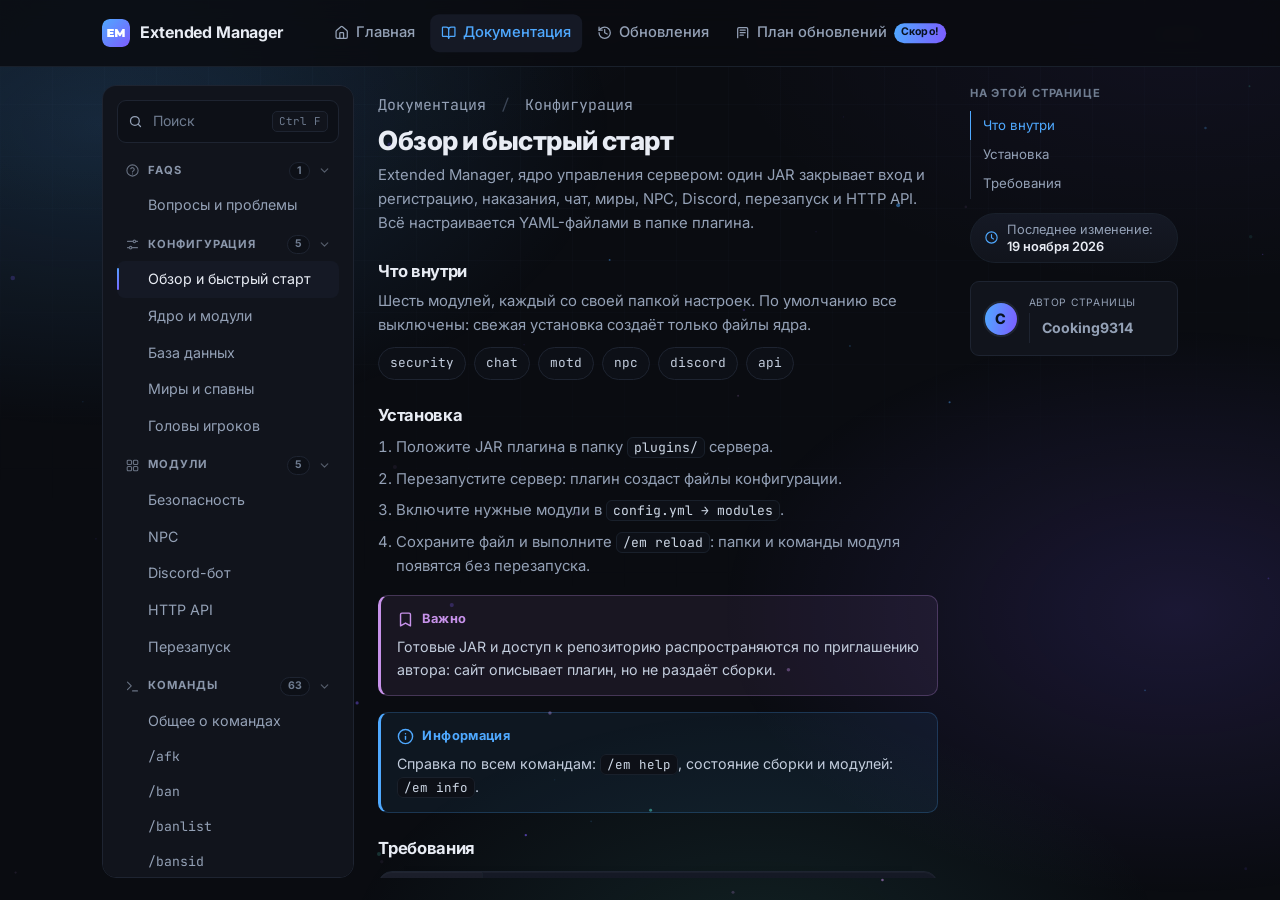
==== commit add4b041: "Сайт 0.15.0 «Megapatch»: документация новых команд, Plasmo Voice и BlueMap Добавлены разделы /clearc" ====
--- a/docs.html
+++ b/docs.html
@@ -13,8 +13,8 @@
 <link rel="preconnect" href="https://fonts.googleapis.com">
 <link rel="preconnect" href="https://fonts.gstatic.com" crossorigin>
 <link rel="stylesheet" href="https://fonts.googleapis.com/css2?family=Inter:wght@400;500;600;700;800;900&family=JetBrains+Mono:wght@400;500;700&display=swap">
-<link rel="stylesheet" href="index.css?v=20">
-<script src="script.js?v=20" defer></script>
+<link rel="stylesheet" href="index.css?v=21">
+<script src="script.js?v=21" defer></script>
 </head>
 <body class="docs-page">
 
@@ -33,7 +33,7 @@
     </svg>
     </span>
     <span class="preloader-name">Extended Manager</span>
-    <span class="preloader-version">v0.14.2</span>
+    <span class="preloader-version">v0.15.0</span>
     <span class="preloader-bar"><i id="preloader-bar-fill"></i></span>
     <span class="preloader-meta"><span class="preloader-tip" id="preloader-tip">ядро</span><span class="preloader-pct" id="preloader-pct">0%</span></span>
   </div>
@@ -123,9 +123,9 @@
             <p class="doc-lead">Extended Manager, ядро управления сервером: один JAR закрывает вход и регистрацию, наказания, чат, миры, NPC, Discord, перезапуск и HTTP API. Всё настраивается YAML-файлами в папке плагина.</p>
 
             <h3 id="start-modules">Что внутри</h3>
-            <p>Семь модулей, каждый со своей папкой настроек. По умолчанию все выключены: свежая установка создаёт только файлы ядра.</p>
+            <p>Шесть модулей, каждый со своей папкой настроек. По умолчанию все выключены: свежая установка создаёт только файлы ядра.</p>
             <ul class="chips">
-              <li>security</li><li>chat</li><li>motd</li><li>npc</li><li>discord</li><li>api</li><li>utils</li>
+              <li>security</li><li>chat</li><li>motd</li><li>npc</li><li>discord</li><li>api</li>
             </ul>
 
             <h3 id="start-install">Установка</h3>
@@ -143,7 +143,7 @@
             <h3 id="start-req">Требования</h3>
             <table class="req">
               <tbody>
-                <tr><th>Сервер</th><td>Bukkit, Spigot, Paper или Purpur 26.3; для 26.2 есть отдельная сборка того же 0.14.1</td></tr>
+                <tr><th>Сервер</th><td>Bukkit, Spigot, Paper или Purpur 26.3; для 26.2 есть отдельная сборка того же 0.15.0</td></tr>
                 <tr><th>Java</th><td>25 или новее на сервере</td></tr>
                 <tr><th>Прокси</th><td>BungeeCord, Waterfall или Velocity с адаптером ExtendedManager</td></tr>
                 <tr><th>База</th><td>SQLite без настройки; MySQL, MariaDB или PostgreSQL: для сети серверов</td></tr>
@@ -155,8 +155,7 @@
   motd: true
   npc: false
   discord: false
-  api: false
-  utils: false</code></pre></div>
+  api: false</code></pre></div>
           </article>
 
           <article class="doc" id="doc-core" data-group="Конфигурация">
@@ -172,14 +171,15 @@
   motd: false
   npc: false
   discord: false
-  api: false
-  utils: false</code></pre></div>
+  api: false</code></pre></div>
+            <div class="callout callout-note"><p>С 0.15.0 <code>utils</code> больше не модуль: планировщик перезапуска и <code>/em restart</code> работают всегда, а ключ <code>modules.utils</code> автообновление убирает из файла. Модулей шесть.</p></div>
 
             <h3 id="core-keys">Основные секции</h3>
             <table class="req req-wide">
               <tbody>
                 <tr><th><code>prefix</code></th><td>Префикс сообщений ядра в MiniMessage; пустая строка отключает префикс</td></tr>
-                <tr><th><code>hooks</code></th><td>Интеграции: PlaceholderAPI, LuckPerms, Voice Chat, SkinsRestorer, TAB, WorldGuard</td></tr>
+                <tr><th><code>hooks</code></th><td>Интеграции: PlaceholderAPI, LuckPerms, Simple Voice Chat, Plasmo Voice, BlueMap, SkinsRestorer, TAB, WorldGuard</td></tr>
+                <tr><th><code>bluemap</code></th><td>Суффиксы статусов в подписи игрока на карте BlueMap: <code>suffix-afk</code> и <code>suffix-vanish</code></td></tr>
                 <tr><th><code>broadcast</code></th><td>Свой формат серверной рассылки <code>/say</code> и имя автора для консоли</td></tr>
                 <tr><th><code>afk</code></th><td>Простой игроков: секунды, сообщения, значок для TAB и «бонусы»</td></tr>
                 <tr><th><code>ranks</code></th><td><code>/setrank</code> и <code>/givedonate</code>: режим LuckPerms и оформление покупки</td></tr>
@@ -218,6 +218,22 @@
     username: root
     password: ""
     use-ssl: false</code></pre></div>
+            <h3 id="db-tables">Таблицы</h3>
+            <p>Плагин сам ведёт схему: при старте и после <code>/em reload</code> он сравнивает номер схемы в таблице <code>&lt;префикс&gt;meta</code> со своим и добирает недостающие таблицы и колонки. В 0.15.0 номер схемы 14.</p>
+            <table class="req req-wide">
+              <tbody>
+                <tr><th><code>accounts</code></th><td>аккаунты игроков: пароль Argon2id, SID мультиаккаунта, IP, дата последнего входа</td></tr>
+                <tr><th><code>bans</code></th><td>баны по нику и по SID, срок, причина, автор</td></tr>
+                <tr><th><code>mutes</code></th><td>мьюты и гаги голосового чата со сроками</td></tr>
+                <tr><th><code>warnings</code></th><td>предупреждения, по ним срабатывает автоматическое наказание</td></tr>
+                <tr><th><code>discord_links</code></th><td>привязки игрового аккаунта к Discord</td></tr>
+                <tr><th><code>auth_sessions</code></th><td>сессии входа: в общей базе их видят все серверы сети</td></tr>
+                <tr><th><code>inventories</code></th><td>снимки инвентаря для <code>/invsee</code> и <code>/trade</code></td></tr>
+                <tr><th><code>playtime</code></th><td>наигранное время по суткам, из него собран <code>/toponline</code> (0.15.0)</td></tr>
+                <tr><th><code>meta</code></th><td>номер схемы и ключ приложения</td></tr>
+              </tbody>
+            </table>
+            <div class="callout callout-note"><p>Без базы таблица <code>playtime</code> не заводится: <code>/toponline</code> считает только нынешний онлайн и пишет в журнал предупреждение <code>toponline.memory</code>.</p></div>
             <div class="callout callout-note">
               <p>База и пользователь должны существовать заранее: плагин создаёт только свои таблицы с префиксом <code>em_</code>. Общая база нужна для кросс-серверных сессий (<code>network.shared-database</code>).</p>
             </div>
@@ -303,7 +319,7 @@
 allow-player-formatting: auto
 format: "&lt;gray&gt;%em_displayname%&lt;/gray&gt; &lt;dark_gray&gt;»&lt;/dark_gray&gt; &lt;white&gt;%em_message%&lt;/white&gt;"</code></pre></div>
 
-            <div class="callout callout-info"><p>Рассылка управляется командой <code>/broadcasts</code>, её виды лежат в <code>chat/broadcast.yml</code>.</p></div>
+            <div class="callout callout-note"><p>Рассылка живёт только в <code>chat/broadcast.yml</code>: команда <code>/broadcasts</code> удалена в 0.15.0, включение и расписание правятся этим файлом и применяются <code>/em reload</code>.</p></div>
             <h3 id="chat-spam">Анти-спам</h3>
             <p>Секции <code>anti-spam</code>, <code>anti-caps</code> и <code>links</code>: пауза между сообщениями, доля капса и поведение ссылок в чате настраиваются отдельно.</p>
 
@@ -316,8 +332,24 @@
 min-players: 1
 console: true</code></pre></div>
 
+            <h3 id="chat-mentions">Упоминания</h3>
+            <p>С 0.15.0 <code>@ник</code> в сообщении зовёт игрока: в чате его имя подчёркивается, а сам он слышит звук. Обращение засчитывается, только если слово после <code>@</code> целиком совпало с ником игрока в сети, поэтому почта вида <code>ivan@mail.ru</code>, одиночное <code>@</code> и несуществующий ник никого не тревожат. Себя позвать нельзя.</p>
+            <div class="code-block"><button class="copy-btn" type="button">Копировать</button><pre><code>mentions:
+  enabled: true
+  format: "&lt;white&gt;&lt;underlined&gt;%em_mention%&lt;/underlined&gt;&lt;/white&gt;"
+  sound: "block.note_block.pling"
+  volume: 1.0
+  pitch: 1.5</code></pre></div>
+            <dl class="doc-keys">
+              <dt><code>enabled</code></dt><dd>Включает разбор упоминаний. <code>false</code> оставляет текст как есть: ни подчёркивания, ни звука.</dd>
+              <dt><code>format</code></dt><dd>Как выглядит обращение: <code>%em_mention%</code> это «@ник» так, как его написали.</dd>
+              <dt><code>sound</code></dt><dd>Звук для упомянутого игрока, <code>none</code> означает молчать.</dd>
+              <dt><code>volume</code> и <code>pitch</code></dt><dd>Громкость от 0 до 1 и тон от 0.5 до 2 этого звука.</dd>
+            </dl>
+            <div class="callout callout-info"><p>Звук доходит только до тех, кто увидел сообщение: в локальном чате обращение до дальних игроков не долетает. Работает и в обычном, и в админ чате.</p></div>
+
             <h3 id="chat-admin">Админ-чат</h3>
-            <p>Сообщение с префиксом <code>@</code> уходит держателям права просмотра админ-чата. Консоль тоже пишет туда: <code>/say @текст</code>: автором строки становится <code>broadcast.console-name</code>.</p>
+            <p>С 0.15.0 канал начинается с <code>#</code> (раньше был <code>@</code>, его отдали упоминаниям): сообщение с этим префиксом уходит держателям права просмотра админ-чата. Консоль тоже пишет туда: <code>/say #текст</code>, автором строки становится <code>broadcast.console-name</code>. Автообновление меняет <code>prefix</code> на <code>#</code>, только если владелец его не правил.</p>
           </article>
 
           <article class="doc" id="doc-motd" data-group="Сообщения">
@@ -418,10 +450,10 @@
           <article class="doc" id="doc-restart" data-group="Модули">
             <p class="doc-crumbs">Документация <span>/</span> Модули</p>
             <h2>Перезапуск сервера</h2>
-            <p class="doc-lead">Модуль <code>utils</code>: остановка по расписанию, командой и из приложения: с предупреждениями, киками и сохранением миров. Файл: <code>utils/restart_config.yml</code>.</p>
+            <p class="doc-lead">Остановка по расписанию, командой и из приложения: с предупреждениями, киками и сохранением миров. Файл: <code>utils/restart_config.yml</code>. С 0.15.0 перезапуск работает всегда, файл лежит в подпапке <code>utils</code> по соображениям совместимости.</p>
 
             <h3 id="restart-schedule">Расписание</h3>
-            <p>Интервал в минутах и конкретные моменты вида <code>04:30</code>. Моменты, прошедшие до включения модуля, не догоняются пачкой.</p>
+            <p>Интервал в минутах и конкретные моменты вида <code>04:30</code>. Моменты, прошедшие до включения расписания, не догоняются пачкой.</p>
             <div class="code-block"><button class="copy-btn" type="button">Копировать</button><pre><code>schedule:
   interval-minutes: 0
   times:
@@ -449,7 +481,7 @@
           <article class="doc" id="doc-cmd-rules" data-group="Команды">
             <p class="doc-crumbs">Документация <span>/</span> Команды</p>
             <h2>Общее о командах</h2>
-            <p class="doc-lead">У плагина 56 команд. Здесь то, что работает у всех одинаково: цели и селекторы, имена прав, блоки в command_config.yml и что бывает с командами выключенных модулей.</p>
+            <p class="doc-lead">У плагина 62 команда. Здесь то, что работает у всех одинаково: цели и селекторы, имена прав, блоки в command_config.yml и что бывает с командами выключенных модулей.</p>
             <h3 id="rules-selector">Цели и селекторы</h3>
             <p>Команда принимает ник игрока или селектор: <code>@a</code> все, <code>@p</code> ближайший, <code>@r</code> случайный, <code>@s</code> сам отправитель. Селектор требует право <code>extendedmanager.command.selector</code>, а действие над другим игроком требует <code>extendedmanager.command.&lt;команда&gt;.others</code>. Если селектор не выбрал ни одной цели, отвечает <code>selector-empty</code> из main_messages.yml.</p>
             <h3 id="rules-perm">Права</h3>
@@ -529,7 +561,7 @@
             <h3 id="em-hooks">/em hooks</h3>
             <section class="doc-part doc-part-desc">
               <h4 class="doc-part-name">Описание</h4>
-              <p>Статус мягких интеграций: PlaceholderAPI, LuckPerms, Voice Chat, SkinsRestorer, TAB, WorldGuard.</p>
+              <p>Статус мягких интеграций: PlaceholderAPI, LuckPerms, Simple Voice Chat, Plasmo Voice, BlueMap, SkinsRestorer, TAB, WorldGuard.</p>
             </section>
             <section class="doc-part doc-part-set">
               <h4 class="doc-part-name">Настройка</h4>
@@ -628,7 +660,7 @@
             <h3 id="em-restart">/em restart</h3>
             <section class="doc-part doc-part-desc">
               <h4 class="doc-part-name">Описание</h4>
-              <p>Запуск, отмена и статус отсчёта перезапуска сервера (модуль <code>utils</code>). Предупреждения, кики и сохранение миров настраиваются в <code>utils/restart_config.yml</code>.</p>
+              <p>Запуск, отмена и статус отсчёта перезапуска сервера. Предупреждения, кики и сохранение миров настраиваются в <code>utils/restart_config.yml</code>.</p>
             </section>
             <section class="doc-part doc-part-set">
               <h4 class="doc-part-name">Настройка</h4>
@@ -1132,8 +1164,8 @@
             <h2>/gag</h2>
             <section class="doc-part doc-part-desc">
               <h3 class="doc-part-name">Описание</h3>
-              <p class="doc-lead">Гаг голосового чата: игрок не может говорить в Simple Voice Chat. Требуется интеграция <code>voicechat</code>.</p>
-              <div class="callout callout-info"><p>Гаг требует интеграции <code>voicechat</code> (Simple Voice Chat).</p></div>
+              <p class="doc-lead">Гаг голосового чата: игрок не может говорить в Simple Voice Chat или Plasmo Voice. Достаточно одной из интеграций <code>voicechat</code> или <code>plasmovoice</code>.</p>
+              <div class="callout callout-info"><p>Гаг глушит голос через интеграцию <code>voicechat</code> (Simple Voice Chat) или <code>plasmovoice</code> (Plasmo Voice, с 0.15.0). Ключ <code>hooks.plasmovoice</code> включает адаптер, на сервере должен стоять сам Plasmo Voice.</p></div>
             </section>
             <section class="doc-part doc-part-set">
               <h3 class="doc-part-name">Настройка</h3>
@@ -1173,7 +1205,7 @@
             <section class="doc-part doc-part-desc">
               <h3 class="doc-part-name">Описание</h3>
               <p class="doc-lead">Снимает гаг голосового чата.</p>
-              <div class="callout callout-info"><p>Гаг требует интеграции <code>voicechat</code> (Simple Voice Chat).</p></div>
+              <div class="callout callout-info"><p>Гаг глушит голос через интеграцию <code>voicechat</code> (Simple Voice Chat) или <code>plasmovoice</code> (Plasmo Voice, с 0.15.0).</p></div>
             </section>
             <section class="doc-part doc-part-set">
               <h3 class="doc-part-name">Настройка</h3>
@@ -1213,7 +1245,7 @@
             <section class="doc-part doc-part-desc">
               <h3 class="doc-part-name">Описание</h3>
               <p class="doc-lead">Список действующих гагов голосового чата.</p>
-              <div class="callout callout-info"><p>Гаг требует интеграции <code>voicechat</code> (Simple Voice Chat).</p></div>
+              <div class="callout callout-info"><p>Гаг глушит голос через интеграцию <code>voicechat</code> (Simple Voice Chat) или <code>plasmovoice</code> (Plasmo Voice, с 0.15.0).</p></div>
             </section>
             <section class="doc-part doc-part-set">
               <h3 class="doc-part-name">Настройка</h3>
@@ -2627,7 +2659,7 @@
                 <dt><code>interval-minutes</code></dt><dd>Как часто обновлять снимки играющих, в минутах. <code>0</code> только при выходе из игры: проход по серверу растянут по тикам, поэтому даже 1 минута не двигает TPS.</dd>
                 <dt><code>keep-offline-days</code></dt><dd>Сколько дней хранить снимки тех, кто не заходит. <code>0</code> не удалять никогда.</dd>
               </dl>
-              <div class="callout callout-note"><p>Снимок это одна строка в таблице <code>&amp;lt;префикс&amp;gt;inventories</code>: новые записи заменяют старый, а просмотр остаётся только чтением. Вернуть предметы игроку через него нельзя, он увидит их сам при следующем входе. Без подключённой базы в <code>database.type</code> раздел работает как выключенный.</p></div>
+              <div class="callout callout-note"><p>Снимок это одна строка в таблице <code>&lt;префикс&gt;inventories</code>: новые записи заменяют старый, а просмотр остаётся только чтением. Вернуть предметы игроку через него нельзя, он увидит их сам при следующем входе. Без подключённой базы в <code>database.type</code> раздел работает как выключенный.</p></div>
             </section>
             <section class="doc-part doc-part-perm">
               <h3 class="doc-part-name">Права</h3>
@@ -2677,7 +2709,7 @@
                 <dt><code>interval-minutes</code></dt><dd>Как часто обновлять снимки играющих, в минутах. <code>0</code> только при выходе из игры: проход по серверу растянут по тикам, поэтому даже 1 минута не двигает TPS.</dd>
                 <dt><code>keep-offline-days</code></dt><dd>Сколько дней хранить снимки тех, кто не заходит. <code>0</code> не удалять никогда.</dd>
               </dl>
-              <div class="callout callout-note"><p>Снимок это одна строка в таблице <code>&amp;lt;префикс&amp;gt;inventories</code>: новые записи заменяют старый, а просмотр остаётся только чтением. Вернуть предметы игроку через него нельзя, он увидит их сам при следующем входе. Без подключённой базы в <code>database.type</code> раздел работает как выключенный.</p></div>
+              <div class="callout callout-note"><p>Снимок это одна строка в таблице <code>&lt;префикс&gt;inventories</code>: новые записи заменяют старый, а просмотр остаётся только чтением. Вернуть предметы игроку через него нельзя, он увидит их сам при следующем входе. Без подключённой базы в <code>database.type</code> раздел работает как выключенный.</p></div>
             </section>
             <section class="doc-part doc-part-perm">
               <h3 class="doc-part-name">Права</h3>
@@ -2971,8 +3003,8 @@
             <h2>/say</h2>
             <section class="doc-part doc-part-desc">
               <h3 class="doc-part-name">Описание</h3>
-              <p class="doc-lead">Рассылка от сервера в оформлении секции <code>broadcast</code>. Сообщение с префиксом @ уходит в админ-чат; из консоли автором становится <code>broadcast.console-name</code>.</p>
-              <div class="callout callout-note"><p>Сообщение <code>/say</code> с префиксом <code>@</code> уходит в админ-чат.</p></div>
+              <p class="doc-lead">Рассылка от сервера в оформлении секции <code>broadcast</code>. Сообщение с префиксом <code>#</code> уходит в админ-чат; из консоли автором становится <code>broadcast.console-name</code>.</p>
+              <div class="callout callout-note"><p>С 0.15.0 админ-чат начинается с <code>#</code>: символ <code>@</code> отдали упоминаниям игроков. Работают и <code>/say #текст</code>, и <code>/#@Notch текст</code>.</p></div>
             </section>
             <section class="doc-part doc-part-set">
               <h3 class="doc-part-name">Настройка</h3>
@@ -2980,7 +3012,7 @@
                 <tr><th>Синтаксис</th><td><code>/say &lt;сообщение&gt;</code></td></tr>
                 </tbody></table>
               <div class="code-block code-cmd"><button class="copy-btn" type="button">Копировать</button><pre><code>/say Добро пожаловать на сервер!
-/say @Проверка связи</code></pre></div>
+/say #Проверка связи</code></pre></div>
               <p class="doc-file"><code class="doc-file-name">command_config.yml</code><span class="doc-file-path">commands.say</span><a class="doc-file-link" href="#em-toggle">как устроен блок</a></p>
               <div class="code-block"><button class="copy-btn" type="button">Копировать</button><pre><code>  say:
     enable: true
@@ -3007,46 +3039,355 @@
               </div>
             </section>
           </article>
-          <article class="doc" id="doc-cmd-broadcasts" data-group="Команды">
+          <article class="doc" id="doc-cmd-clearchat" data-group="Команды">
             <p class="doc-crumbs">Документация <span>/</span> Команды <span>/</span> Чат и рассылки</p>
-            <h2>/broadcasts</h2>
-            <section class="doc-part doc-part-desc">
-              <h3 class="doc-part-name">Описание</h3>
-              <p class="doc-lead">Управление рассылкой: состояние, список видов, включение и отправка конкретного вида. У каждого вида свои заголовок, подвал и звук.</p>
-            </section>
-            <section class="doc-part doc-part-set">
-              <h3 class="doc-part-name">Настройка</h3>
-              <table class="req req-wide"><tbody>
-                <tr><th>Синтаксис</th><td><code>/broadcasts &lt;status|list|on|off|send &lt;вид&gt;&gt;</code></td></tr>
-                <tr><th>status / list</th><td>Состояние рассылки и список видов</td></tr>
-                <tr><th>on / off</th><td>Включает и выключает рассылку по расписанию</td></tr>
-                <tr><th>send</th><td>Отправляет вид сразу: <code>/broadcasts send rules</code></td></tr>
-                </tbody></table>
-              <div class="code-block code-cmd"><button class="copy-btn" type="button">Копировать</button><pre><code>/broadcasts status
-/broadcasts send rules</code></pre></div>
-              <p class="doc-file"><code class="doc-file-name">command_config.yml</code><span class="doc-file-path">commands.broadcasts</span><a class="doc-file-link" href="#em-toggle">как устроен блок</a></p>
-              <div class="code-block"><button class="copy-btn" type="button">Копировать</button><pre><code>  broadcasts:
-    enable: true
-    aliases: []
-    cooldown:
-      enable: false
-      duration: 0
-      bypass:
-        name: "extendedmanager.command.broadcasts.cooldown.bypass"
-        type: "permission"</code></pre></div>
-              <dl class="doc-keys">
-                <dt><code>enable</code></dt><dd>Включает команду. <code>false</code> отвечает сообщением <code>command-disabled</code> и убирает <code>/broadcasts</code> из <code>/em help</code> и из автодополнения Tab.</dd>
-                <dt><code>aliases</code></dt><dd>Дополнительные имена: список вроде <code>["away"]</code> вызывает <code>/broadcasts</code> и по слову <code>/away</code>. Имена из <code>plugin.yml</code> работают всегда, а свои алиасы применяет сам плагин, поэтому хватает <code>/em reload</code>.</dd>
-                <dt><code>cooldown.enable</code></dt><dd>Включает задержку между запусками <code>/broadcasts</code> одним игроком.</dd>
-                <dt><code>cooldown.duration</code></dt><dd>Сколько секунд ждать после запуска: <code>0</code> не ждать.</dd>
-                <dt><code>cooldown.bypass</code></dt><dd>Кто задержку пропускает. <code>name</code> это узел права, <code>type: permission</code> даёт проход по выданному праву, <code>type: OP</code> работает только у операторов сервера.</dd>
-              </dl>
-            </section>
-            <section class="doc-part doc-part-perm">
-              <h3 class="doc-part-name">Права</h3>
-              <div class="doc-perms">
-                <div class="doc-perm"><code>extendedmanager.command.broadcasts</code><span class="perm-scope is-op">по умолчанию у операторов</span><p class="perm-desc">Доступ к команде /broadcasts (управление рассылкой)</p></div>
-                <div class="doc-perm"><code>extendedmanager.command.broadcasts.cooldown.bypass</code><span class="perm-scope">выдают вручную</span><p class="perm-desc">Пропускает задержку <code>cooldown</code> команды <code>/broadcasts</code>.</p></div>
+            <h2>/clearchat</h2>
+            <section class="doc-part doc-part-desc">
+              <h3 class="doc-part-name">Описание</h3>
+              <p class="doc-lead">Очищает чат всем игрокам. В API Paper нет способа стереть уже показанные сообщения, поэтому экран прокручивается пустыми строками: старые уходят вверх и исчезают. Следом приходит строка с автором и причиной.</p>
+              <div class="callout callout-note"><p>Команда появилась в 0.15.0 и заменила собой управление рассылкой: команды <code>/broadcasts</code> больше нет, рассылка настраивается только файлом <code>chat/broadcast.yml</code>.</p></div>
+            </section>
+            <section class="doc-part doc-part-set">
+              <h3 class="doc-part-name">Настройка</h3>
+              <table class="req req-wide"><tbody>
+                <tr><th>Синтаксис</th><td><code>/clearchat [причина]</code></td></tr>
+                <tr><th>причина</th><td>Текст, подставленный в <code>%em_reason%</code>; без него берётся <code>default-reason</code> из <code>admin_action.yml</code></td></tr>
+                </tbody></table>
+              <div class="code-block code-cmd"><button class="copy-btn" type="button">Копировать</button><pre><code>/clearchat
+/clearchat техническая профилактика</code></pre></div>
+              <p class="doc-file"><code class="doc-file-name">command_config.yml</code><span class="doc-file-path">commands.clearchat и clearchat</span><a class="doc-file-link" href="#em-toggle">как устроен блок</a></p>
+              <div class="code-block"><button class="copy-btn" type="button">Копировать</button><pre><code>  clearchat:
+    enable: true
+    aliases: []
+    cooldown:
+      enable: true
+      duration: 10
+      bypass:
+        name: "extendedmanager.command.clearchat.cooldown.bypass"
+        type: "permission"
+
+clearchat:
+  lines: 100
+  announce: true</code></pre></div>
+              <p class="doc-file"><code class="doc-file-name">admin_action.yml</code><span class="doc-file-path">actions.clearchat и default-reason</span></p>
+              <div class="code-block"><button class="copy-btn" type="button">Копировать</button><pre><code>default-reason: "не указана"
+
+actions:
+  clearchat: "%em_admin_name% очистил чат всем игрокам (%em_reason%)"</code></pre></div>
+              <dl class="doc-keys">
+                <dt><code>enable</code></dt><dd>Включает команду. <code>false</code> отвечает сообщением <code>command-disabled</code> и убирает <code>/clearchat</code> из <code>/em help</code> и из автодополнения Tab.</dd>
+                <dt><code>aliases</code></dt><dd>Дополнительные имена: список вроде <code>["clearchatnow"]</code> вызывает <code>/clearchat</code> и по другому слову. Имена из <code>plugin.yml</code> работают всегда, а свои алиасы применяет сам плагин, поэтому хватает <code>/em reload</code>.</dd>
+                <dt><code>cooldown.enable</code></dt><dd>Включает задержку между запусками <code>/clearchat</code> одним игроком; по умолчанию она включена.</dd>
+                <dt><code>cooldown.duration</code></dt><dd>Сколько секунд ждать после запуска: <code>0</code> не ждать.</dd>
+                <dt><code>cooldown.bypass</code></dt><dd>Кто задержку пропускает. <code>name</code> это узел права, <code>type: permission</code> даёт проход по выданному праву, <code>type: OP</code> работает только у операторов сервера.</dd>
+                <dt><code>lines</code></dt><dd>Сколько пустых строк отправить одному игроку, от 1 до 200. Значение вне границ плагин сжимает к ближнему краю.</dd>
+                <dt><code>announce</code></dt><dd>Писать ли в чат, кто очистил чат и по какой причине. <code>false</code> оставляет только прокрутку, о причине узнают консоль и журнал действий администрации.</dd>
+                <dt><code>actions.clearchat</code></dt><dd>Шаблоны действий администрации: строка уходит в чат игрокам, в консоль и в админ-чат. Поддерживаются <code>%em_admin_name%</code>, <code>%em_reason%</code> и разметка MiniMessage.</dd>
+                <dt><code>default-reason</code></dt><dd>Что подставить в <code>%em_reason%</code>, когда причину не написали.</dd>
+              </dl>
+            </section>
+            <section class="doc-part doc-part-perm">
+              <h3 class="doc-part-name">Права</h3>
+              <div class="doc-perms">
+                <div class="doc-perm"><code>extendedmanager.command.clearchat</code><span class="perm-scope is-op">по умолчанию у операторов</span><p class="perm-desc">Доступ к команде /clearchat (очистка чата).</p></div>
+                <div class="doc-perm"><code>extendedmanager.command.clearchat.self</code><span class="perm-scope is-op">по умолчанию у операторов</span><p class="perm-desc">Очищать и собственный экран. Без права чужие экраны прокручиваются, а свой остаётся нетронутым.</p></div>
+                <div class="doc-perm"><code>extendedmanager.command.clearchat.cooldown.bypass</code><span class="perm-scope">выдают вручную</span><p class="perm-desc">Пропускает задержку <code>cooldown</code> команды <code>/clearchat</code>.</p></div>
+              </div>
+            </section>
+          </article>
+          <article class="doc" id="doc-cmd-symbol" data-group="Команды">
+            <p class="doc-crumbs">Документация <span>/</span> Команды <span>/</span> Чат и рассылки</p>
+            <h2>/symbol</h2>
+            <section class="doc-part doc-part-desc">
+              <h3 class="doc-part-name">Описание</h3>
+              <p class="doc-lead">Поиск unicode-символов по названию, коду или самому значку. Своего каталога в файлах нет: имена символов отдаёт платформа, а клик по строке копирует символ в буфер обмена.</p>
+              <div class="callout callout-info"><p>Русский запрос переводится к словам Unicode: «стрелка» ищет <code>ARROW</code>. Принимаются код в записи <code>2764</code>, <code>0x2764</code>, <code>U+2764</code> и сам значок.</p></div>
+            </section>
+            <section class="doc-part doc-part-set">
+              <h3 class="doc-part-name">Настройка</h3>
+              <table class="req req-wide"><tbody>
+                <tr><th>Синтаксис</th><td><code>/symbol &lt;запрос|код|символ&gt;</code></td></tr>
+                </tbody></table>
+              <div class="code-block code-cmd"><button class="copy-btn" type="button">Копировать</button><pre><code>/symbol стрелка
+/symbol U+2764
+/symbol ♥</code></pre></div>
+              <p class="doc-file"><code class="doc-file-name">command_config.yml</code><span class="doc-file-path">commands.symbol и symbol</span><a class="doc-file-link" href="#em-toggle">как устроен блок</a></p>
+              <div class="code-block"><button class="copy-btn" type="button">Копировать</button><pre><code>  symbol:
+    enable: true
+    aliases: []
+    cooldown:
+      enable: true
+      duration: 3
+      bypass:
+        name: "extendedmanager.command.symbol.cooldown.bypass"
+        type: "permission"
+
+symbol:
+  max-results: 20
+  show-names: true</code></pre></div>
+              <p class="doc-file"><code class="doc-file-name">main_messages.yml</code><span class="doc-file-path">symbol</span></p>
+              <div class="code-block"><button class="copy-btn" type="button">Копировать</button><pre><code>symbol:
+  header: "&lt;gradient:#4fa9ff:#7d5cff&gt;&lt;bold&gt;Символы&lt;/bold&gt;&lt;/gradient&gt; ... найдено: &lt;white&gt;%em_count%&lt;/white&gt;"
+  entry: "&lt;white&gt;%em_symbol%&lt;/white&gt; &lt;gray&gt;%em_code%&lt;/gray&gt; &lt;gray&gt;%em_name%&lt;/gray&gt;"
+  entry-brief: "&lt;white&gt;%em_symbol%&lt;/white&gt; &lt;gray&gt;%em_code%&lt;/gray&gt;"
+  footer: "нужный значок копируется кликом по строке"
+  none: "По запросу &lt;white&gt;%em_query%&lt;/white&gt; ничего не нашлось."</code></pre></div>
+              <dl class="doc-keys">
+                <dt><code>enable</code></dt><dd>Включает команду. <code>false</code> отвечает сообщением <code>command-disabled</code> и убирает <code>/symbol</code> из <code>/em help</code> и из автодополнения Tab.</dd>
+                <dt><code>aliases</code></dt><dd>Дополнительные имена: список вроде <code>["unicode"]</code> вызывает <code>/symbol</code> и по слову <code>/unicode</code>. Имена из <code>plugin.yml</code> работают всегда, а свои алиасы применяет сам плагин, поэтому хватает <code>/em reload</code>.</dd>
+                <dt><code>cooldown.enable</code></dt><dd>Включает задержку между запусками <code>/symbol</code> одним игроком; по умолчанию она включена, чтобы каталог не пересобирали спамом.</dd>
+                <dt><code>cooldown.duration</code></dt><dd>Сколько секунд ждать после запуска: <code>0</code> не ждать.</dd>
+                <dt><code>cooldown.bypass</code></dt><dd>Кто задержку пропускает. <code>name</code> это узел права, <code>type: permission</code> даёт проход по выданному праву, <code>type: OP</code> работает только у операторов сервера.</dd>
+                <dt><code>max-results</code></dt><dd>Сколько символов показать за один вызов, от 1 до 100.</dd>
+                <dt><code>show-names</code></dt><dd>Печатать ли английское имя символа (<code>LATIN SMALL LETTER A</code>) в строке. <code>false</code> берёт короткий вид <code>entry-brief</code>.</dd>
+              </dl>
+            </section>
+            <section class="doc-part doc-part-perm">
+              <h3 class="doc-part-name">Права</h3>
+              <div class="doc-perms">
+                <div class="doc-perm"><code>extendedmanager.command.symbol</code><span class="perm-scope is-all">по умолчанию у всех</span><p class="perm-desc">Доступ к команде /symbol (поиск unicode-символов).</p></div>
+                <div class="doc-perm"><code>extendedmanager.command.symbol.cooldown.bypass</code><span class="perm-scope">выдают вручную</span><p class="perm-desc">Пропускает задержку <code>cooldown</code> команды <code>/symbol</code>.</p></div>
+              </div>
+            </section>
+          </article>
+          <article class="doc" id="doc-cmd-me" data-group="Команды">
+            <p class="doc-crumbs">Документация <span>/</span> Команды <span>/</span> Ролевые команды</p>
+            <h2>/me</h2>
+            <section class="doc-part doc-part-desc">
+              <h3 class="doc-part-name">Описание</h3>
+              <p class="doc-lead">Ролевое действие от первого лица: строка собирается по шаблону <code>rp.me</code> и оформлена как действие автора. Текст игрока подставляется в <code>%em_message%</code> как написан.</p>
+              <div class="callout callout-info"><p>Строку собирают плейсхолдеры, поэтому в шаблоне доступны <code>{player}</code>, <code>{displayname}</code>, <code>{world}</code>, <code>{group}</code>, <code>{prefix}</code> и <code>{suffix}</code>.</p></div>
+            </section>
+            <section class="doc-part doc-part-set">
+              <h3 class="doc-part-name">Настройка</h3>
+              <table class="req req-wide"><tbody>
+                <tr><th>Синтаксис</th><td><code>/me &lt;текст&gt;</code></td></tr>
+                </tbody></table>
+              <div class="code-block code-cmd"><button class="copy-btn" type="button">Копировать</button><pre><code>/me достал ржавый меч</code></pre></div>
+              <p class="doc-file"><code class="doc-file-name">command_config.yml</code><span class="doc-file-path">commands.me и rp</span><a class="doc-file-link" href="#em-toggle">как устроен блок</a></p>
+              <div class="code-block"><button class="copy-btn" type="button">Копировать</button><pre><code>  me:
+    enable: true
+    aliases: []
+    cooldown:
+      enable: false
+      duration: 0
+      bypass:
+        name: "extendedmanager.command.me.cooldown.bypass"
+        type: "permission"
+
+rp:
+  radius: 0
+  me: "&lt;gold&gt;*&lt;/gold&gt; &lt;white&gt;%em_player%&lt;/white&gt; &lt;gray&gt;%em_message%&lt;/gray&gt; &lt;gold&gt;*&lt;/gold&gt;"</code></pre></div>
+              <dl class="doc-keys">
+                <dt><code>enable</code></dt><dd>Включает команду. <code>false</code> отвечает сообщением <code>command-disabled</code> и убирает <code>/me</code> из <code>/em help</code> и из автодополнения Tab.</dd>
+                <dt><code>aliases</code></dt><dd>Дополнительные имена: список вроде <code>["emo"]</code> вызывает <code>/me</code> и по слову <code>/emo</code>. Имена из <code>plugin.yml</code> работают всегда, а свои алиасы применяет сам плагин, поэтому хватает <code>/em reload</code>.</dd>
+                <dt><code>cooldown.enable</code></dt><dd>Включает задержку между запусками <code>/me</code> одним игроком.</dd>
+                <dt><code>cooldown.duration</code></dt><dd>Сколько секунд ждать после запуска: <code>0</code> не ждать.</dd>
+                <dt><code>cooldown.bypass</code></dt><dd>Кто задержку пропускает. <code>name</code> это узел права, <code>type: permission</code> даёт проход по выданному праву, <code>type: OP</code> работает только у операторов сервера.</dd>
+                <dt><code>rp.radius</code></dt><dd>Кто видит строку: <code>0</code> это весь сервер, больше нуля игроки того же мира в квадрате радиуса от автора. Консоль читает все строки.</dd>
+                <dt><code>rp.me</code></dt><dd>Шаблон MiniMessage для действия от первого лица; <code>%em_player%</code> это ник автора, <code>%em_message%</code> его текст.</dd>
+              </dl>
+            </section>
+            <section class="doc-part doc-part-perm">
+              <h3 class="doc-part-name">Права</h3>
+              <div class="doc-perms">
+                <div class="doc-perm"><code>extendedmanager.command.me</code><span class="perm-scope is-all">по умолчанию у всех</span><p class="perm-desc">Доступ к команде /me (ролевое действие от первого лица).</p></div>
+                <div class="doc-perm"><code>extendedmanager.command.me.cooldown.bypass</code><span class="perm-scope">выдают вручную</span><p class="perm-desc">Пропускает задержку <code>cooldown</code> команды <code>/me</code>.</p></div>
+              </div>
+            </section>
+          </article>
+          <article class="doc" id="doc-cmd-do" data-group="Команды">
+            <p class="doc-crumbs">Документация <span>/</span> Команды <span>/</span> Ролевые команды</p>
+            <h2>/do</h2>
+            <section class="doc-part doc-part-desc">
+              <h3 class="doc-part-name">Описание</h3>
+              <p class="doc-lead">Обстановка и состояние вокруг игрока: действие описывается от третьего лица по шаблону <code>rp.do</code>, автор стоит в конце строки в скобках.</p>
+              <div class="callout callout-note"><p><code>/do</code> описывает мир, <code>/me</code> описывает самого игрока.</p></div>
+            </section>
+            <section class="doc-part doc-part-set">
+              <h3 class="doc-part-name">Настройка</h3>
+              <table class="req req-wide"><tbody>
+                <tr><th>Синтаксис</th><td><code>/do &lt;текст&gt;</code></td></tr>
+                </tbody></table>
+              <div class="code-block code-cmd"><button class="copy-btn" type="button">Копировать</button><pre><code>/do замок поддаётся ржавому ключу</code></pre></div>
+              <p class="doc-file"><code class="doc-file-name">command_config.yml</code><span class="doc-file-path">commands.do и rp</span><a class="doc-file-link" href="#em-toggle">как устроен блок</a></p>
+              <div class="code-block"><button class="copy-btn" type="button">Копировать</button><pre><code>  do:
+    enable: true
+    aliases: []
+    cooldown:
+      enable: false
+      duration: 0
+      bypass:
+        name: "extendedmanager.command.do.cooldown.bypass"
+        type: "permission"
+
+rp:
+  radius: 0
+  do: "&lt;gold&gt;*&lt;/gold&gt; &lt;gray&gt;%em_message%&lt;/gray&gt; &lt;dark_gray&gt;(&lt;/dark_gray&gt;&lt;white&gt;%em_player%&lt;/white&gt;&lt;dark_gray&gt;)&lt;/dark_gray&gt; &lt;gold&gt;*&lt;/gold&gt;"</code></pre></div>
+              <dl class="doc-keys">
+                <dt><code>enable</code></dt><dd>Включает команду. <code>false</code> отвечает сообщением <code>command-disabled</code> и убирает <code>/do</code> из <code>/em help</code> и из автодополнения Tab.</dd>
+                <dt><code>aliases</code></dt><dd>Дополнительные имена: список вроде <code>["desc"]</code> вызывает <code>/do</code> и по слову <code>/desc</code>. Имена из <code>plugin.yml</code> работают всегда, а свои алиасы применяет сам плагин, поэтому хватает <code>/em reload</code>.</dd>
+                <dt><code>cooldown.enable</code></dt><dd>Включает задержку между запусками <code>/do</code> одним игроком.</dd>
+                <dt><code>cooldown.duration</code></dt><dd>Сколько секунд ждать после запуска: <code>0</code> не ждать.</dd>
+                <dt><code>cooldown.bypass</code></dt><dd>Кто задержку пропускает. <code>name</code> это узел права, <code>type: permission</code> даёт проход по выданному праву, <code>type: OP</code> работает только у операторов сервера.</dd>
+                <dt><code>rp.radius</code></dt><dd>Кто видит строку: <code>0</code> это весь сервер, больше нуля игроки того же мира в квадрате радиуса от автора. Консоль читает все строки.</dd>
+                <dt><code>rp.do</code></dt><dd>Шаблон MiniMessage для обстановки; <code>%em_message%</code> текст игрока, <code>%em_player%</code> его ник.</dd>
+              </dl>
+            </section>
+            <section class="doc-part doc-part-perm">
+              <h3 class="doc-part-name">Права</h3>
+              <div class="doc-perms">
+                <div class="doc-perm"><code>extendedmanager.command.do</code><span class="perm-scope is-all">по умолчанию у всех</span><p class="perm-desc">Доступ к команде /do (обстановка от третьего лица).</p></div>
+                <div class="doc-perm"><code>extendedmanager.command.do.cooldown.bypass</code><span class="perm-scope">выдают вручную</span><p class="perm-desc">Пропускает задержку <code>cooldown</code> команды <code>/do</code>.</p></div>
+              </div>
+            </section>
+          </article>
+          <article class="doc" id="doc-cmd-roll" data-group="Команды">
+            <p class="doc-crumbs">Документация <span>/</span> Команды <span>/</span> Ролевые команды</p>
+            <h2>/roll</h2>
+            <section class="doc-part doc-part-desc">
+              <h3 class="doc-part-name">Описание</h3>
+              <p class="doc-lead">Случайное число в заданном диапазоне. Один аргумент значит бросок от 1 до него, два аргумента задают промежуток включительно, порядок границ не важен.</p>
+              <div class="callout callout-info"><p><code>/roll 100</code> даёт строку вида «Player выбросил 45 из 100».</p></div>
+            </section>
+            <section class="doc-part doc-part-set">
+              <h3 class="doc-part-name">Настройка</h3>
+              <table class="req req-wide"><tbody>
+                <tr><th>Синтаксис</th><td><code>/roll &lt;число&gt;</code> или <code>/roll &lt;от&gt; &lt;до&gt;</code></td></tr>
+                </tbody></table>
+              <div class="code-block code-cmd"><button class="copy-btn" type="button">Копировать</button><pre><code>/roll 100
+/roll 1 6</code></pre></div>
+              <p class="doc-file"><code class="doc-file-name">command_config.yml</code><span class="doc-file-path">commands.roll и rp</span><a class="doc-file-link" href="#em-toggle">как устроен блок</a></p>
+              <div class="code-block"><button class="copy-btn" type="button">Копировать</button><pre><code>  roll:
+    enable: true
+    aliases: []
+    cooldown:
+      enable: false
+      duration: 0
+      bypass:
+        name: "extendedmanager.command.roll.cooldown.bypass"
+        type: "permission"
+
+rp:
+  radius: 0
+  roll: "&lt;gray&gt;%em_player% выбросил &lt;white&gt;%em_value%&lt;/white&gt; &lt;dark_gray&gt;из&lt;/dark_gray&gt; &lt;white&gt;%em_max%&lt;/white&gt;&lt;/gray&gt;"
+  max-roll: 1000000</code></pre></div>
+              <dl class="doc-keys">
+                <dt><code>enable</code></dt><dd>Включает команду. <code>false</code> отвечает сообщением <code>command-disabled</code> и убирает <code>/roll</code> из <code>/em help</code> и из автодополнения Tab.</dd>
+                <dt><code>aliases</code></dt><dd>Дополнительные имена: список вроде <code>["dice"]</code> вызывает <code>/roll</code> и по слову <code>/dice</code>. Имена из <code>plugin.yml</code> работают всегда, а свои алиасы применяет сам плагин, поэтому хватает <code>/em reload</code>.</dd>
+                <dt><code>cooldown.enable</code></dt><dd>Включает задержку между запусками <code>/roll</code> одним игроком.</dd>
+                <dt><code>cooldown.duration</code></dt><dd>Сколько секунд ждать после запуска: <code>0</code> не ждать.</dd>
+                <dt><code>cooldown.bypass</code></dt><dd>Кто задержку пропускает. <code>name</code> это узел права, <code>type: permission</code> даёт проход по выданному праву, <code>type: OP</code> работает только у операторов сервера.</dd>
+                <dt><code>rp.radius</code></dt><dd>Кто видит строку: <code>0</code> это весь сервер, больше нуля игроки того же мира в квадрате радиуса от автора. Консоль читает все строки.</dd>
+                <dt><code>rp.roll</code></dt><dd>Шаблон броска: <code>%em_value%</code> выпавшее число, <code>%em_min%</code> и <code>%em_max%</code> границы, <code>%em_range%</code> ширина промежутка.</dd>
+                <dt><code>rp.max-roll</code></dt><dd>Наибольшая граница, и нижняя, и верхняя: значение не меньше 2. Ошибка <code>roll-invalid</code> показывает использование команды и этот максимум.</dd>
+              </dl>
+            </section>
+            <section class="doc-part doc-part-perm">
+              <h3 class="doc-part-name">Права</h3>
+              <div class="doc-perms">
+                <div class="doc-perm"><code>extendedmanager.command.roll</code><span class="perm-scope is-all">по умолчанию у всех</span><p class="perm-desc">Доступ к команде /roll (случайное число).</p></div>
+                <div class="doc-perm"><code>extendedmanager.command.roll.cooldown.bypass</code><span class="perm-scope">выдают вручную</span><p class="perm-desc">Пропускает задержку <code>cooldown</code> команды <code>/roll</code>.</p></div>
+              </div>
+            </section>
+          </article>
+          <article class="doc" id="doc-cmd-try" data-group="Команды">
+            <p class="doc-crumbs">Документация <span>/</span> Команды <span>/</span> Ролевые команды</p>
+            <h2>/try</h2>
+            <section class="doc-part doc-part-desc">
+              <h3 class="doc-part-name">Описание</h3>
+              <p class="doc-lead">Случайный исход задуманного события: строка оканчивается словом [Удачно] или [Неудачно]. Шанс успеха задаёт <code>rp.try-chance</code> в процентах.</p>
+              <div class="callout callout-info"><p><code>/try попытался вскрыть старый навесной замок отмычкой</code> даёт «Игрок попытался вскрыть старый навесной замок отмычкой [Неудачно]».</p></div>
+            </section>
+            <section class="doc-part doc-part-set">
+              <h3 class="doc-part-name">Настройка</h3>
+              <table class="req req-wide"><tbody>
+                <tr><th>Синтаксис</th><td><code>/try &lt;текст&gt;</code></td></tr>
+                </tbody></table>
+              <div class="code-block code-cmd"><button class="copy-btn" type="button">Копировать</button><pre><code>/try попытался перепрыгнуть через ров</code></pre></div>
+              <p class="doc-file"><code class="doc-file-name">command_config.yml</code><span class="doc-file-path">commands.try и rp</span><a class="doc-file-link" href="#em-toggle">как устроен блок</a></p>
+              <div class="code-block"><button class="copy-btn" type="button">Копировать</button><pre><code>  try:
+    enable: true
+    aliases: []
+    cooldown:
+      enable: false
+      duration: 0
+      bypass:
+        name: "extendedmanager.command.try.cooldown.bypass"
+        type: "permission"
+
+rp:
+  radius: 0
+  try-success: "&lt;gray&gt;%em_player% %em_message% &lt;green&gt;[Удачно]&lt;/green&gt;&lt;/gray&gt;"
+  try-failure: "&lt;gray&gt;%em_player% %em_message% &lt;red&gt;[Неудачно]&lt;/red&gt;&lt;/gray&gt;"
+  try-chance: 50</code></pre></div>
+              <dl class="doc-keys">
+                <dt><code>enable</code></dt><dd>Включает команду. <code>false</code> отвечает сообщением <code>command-disabled</code> и убирает <code>/try</code> из <code>/em help</code> и из автодополнения Tab.</dd>
+                <dt><code>aliases</code></dt><dd>Дополнительные имена: список вроде <code>["chance"]</code> вызывает <code>/try</code> и по слову <code>/chance</code>. Имена из <code>plugin.yml</code> работают всегда, а свои алиасы применяет сам плагин, поэтому хватает <code>/em reload</code>.</dd>
+                <dt><code>cooldown.enable</code></dt><dd>Включает задержку между запусками <code>/try</code> одним игроком.</dd>
+                <dt><code>cooldown.duration</code></dt><dd>Сколько секунд ждать после запуска: <code>0</code> не ждать.</dd>
+                <dt><code>cooldown.bypass</code></dt><dd>Кто задержку пропускает. <code>name</code> это узел права, <code>type: permission</code> даёт проход по выданному праву, <code>type: OP</code> работает только у операторов сервера.</dd>
+                <dt><code>rp.radius</code></dt><dd>Кто видит строку: <code>0</code> это весь сервер, больше нуля игроки того же мира в квадрате радиуса от автора. Консоль читает все строки.</dd>
+                <dt><code>rp.try-success</code></dt><dd>Шаблон удачного исхода.</dd>
+                <dt><code>rp.try-failure</code></dt><dd>Шаблон неудачного исхода.</dd>
+                <dt><code>rp.try-chance</code></dt><dd>Шанс успеха в процентах, от 0 до 100; по умолчанию 50.</dd>
+              </dl>
+            </section>
+            <section class="doc-part doc-part-perm">
+              <h3 class="doc-part-name">Права</h3>
+              <div class="doc-perms">
+                <div class="doc-perm"><code>extendedmanager.command.try</code><span class="perm-scope is-all">по умолчанию у всех</span><p class="perm-desc">Доступ к команде /try (случайный исход действия).</p></div>
+                <div class="doc-perm"><code>extendedmanager.command.try.cooldown.bypass</code><span class="perm-scope">выдают вручную</span><p class="perm-desc">Пропускает задержку <code>cooldown</code> команды <code>/try</code>.</p></div>
+              </div>
+            </section>
+          </article>
+          <article class="doc" id="doc-cmd-toponline" data-group="Команды">
+            <p class="doc-crumbs">Документация <span>/</span> Команды <span>/</span> Ролевые команды</p>
+            <h2>/toponline</h2>
+            <section class="doc-part doc-part-desc">
+              <h3 class="doc-part-name">Описание</h3>
+              <p class="doc-lead">Топ игроков по времени, проведённому на сервере. Секунды считает сам плагин и копит в таблице <code>&lt;префикс&gt;playtime</code>, где у игрока по строке на сутки, поэтому период списка это день, неделя, месяц или всё время.</p>
+              <div class="callout callout-warn"><p>Без подключённой базы счёт не выключается: секунды живут в памяти запуска, а страница предупреждает, что после перезапуска список обнулится.</p></div>
+            </section>
+            <section class="doc-part doc-part-set">
+              <h3 class="doc-part-name">Настройка</h3>
+              <table class="req req-wide"><tbody>
+                <tr><th>Синтаксис</th><td><code>/toponline [день|неделя|месяц|все] [страница]</code></td></tr>
+                </tbody></table>
+              <div class="code-block code-cmd"><button class="copy-btn" type="button">Копировать</button><pre><code>/toponline
+/toponline неделя 2
+/toponline все</code></pre></div>
+              <p class="doc-file"><code class="doc-file-name">command_config.yml</code><span class="doc-file-path">commands.toponline и top-online</span><a class="doc-file-link" href="#em-toggle">как устроен блок</a></p>
+              <div class="code-block"><button class="copy-btn" type="button">Копировать</button><pre><code>  toponline:
+    enable: true
+    aliases: []
+    cooldown:
+      enable: false
+      duration: 0
+      bypass:
+        name: "extendedmanager.command.toponline.cooldown.bypass"
+        type: "permission"
+
+top-online:
+  page-size: 10
+  save-seconds: 60
+  keep-days: 0</code></pre></div>
+              <dl class="doc-keys">
+                <dt><code>enable</code></dt><dd>Включает команду. <code>false</code> отвечает сообщением <code>command-disabled</code> и убирает <code>/toponline</code> из <code>/em help</code> и из автодополнения Tab.</dd>
+                <dt><code>aliases</code></dt><dd>Дополнительные имена: список вроде <code>["topplay"]</code> вызывает <code>/toponline</code> и по другому слову. Имена из <code>plugin.yml</code> работают всегда, а свои алиасы применяет сам плагин, поэтому хватает <code>/em reload</code>.</dd>
+                <dt><code>cooldown.enable</code></dt><dd>Включает задержку между запусками <code>/toponline</code> одним игроком.</dd>
+                <dt><code>cooldown.duration</code></dt><dd>Сколько секунд ждать после запуска: <code>0</code> не ждать.</dd>
+                <dt><code>cooldown.bypass</code></dt><dd>Кто задержку пропускает. <code>name</code> это узел права, <code>type: permission</code> даёт проход по выданному праву, <code>type: OP</code> работает только у операторов сервера.</dd>
+                <dt><code>page-size</code></dt><dd>Сколько игроков на одной странице списка, от 1 до 20.</dd>
+                <dt><code>save-seconds</code></dt><dd>Как часто записывать накопленное в базу, от 10 до 3600 секунд. Больше значение меньше записей, но теряется больше счёта при резком выключении сервера. Выход игрока и выключение плагина записывают остаток сразу.</dd>
+                <dt><code>keep-days</code></dt><dd>Сколько суток хранить, <code>0</code> хранить всё. Чистка старых строк идёт раз в сутки.</dd>
+              </dl>
+            </section>
+            <section class="doc-part doc-part-perm">
+              <h3 class="doc-part-name">Права</h3>
+              <div class="doc-perms">
+                <div class="doc-perm"><code>extendedmanager.command.toponline</code><span class="perm-scope is-all">по умолчанию у всех</span><p class="perm-desc">Доступ к команде /toponline (игры по времени в сети).</p></div>
+                <div class="doc-perm"><code>extendedmanager.command.toponline.cooldown.bypass</code><span class="perm-scope">выдают вручную</span><p class="perm-desc">Пропускает задержку <code>cooldown</code> команды <code>/toponline</code>.</p></div>
               </div>
             </section>
           </article>
@@ -3589,8 +3930,8 @@
                 <tr><th><code>%em_fly%</code></th><td><code>on</code> при полёте или разрешённом полёте</td></tr>
                 <tr><th><code>%em_ping%</code></th><td>пинг в миллисекундах, пусто не в сети</td></tr>
                 <tr><th><code>%em_gamemode%</code></th><td>игровой режим строчными буквами: <code>survival</code>, <code>creative</code></td></tr>
-                <tr><th><code>%em_voice%</code></th><td><code>on</code>, когда игрок подключён к голосовому чату</td></tr>
-                <tr><th><code>%em_voice_group%</code></th><td>название группы голосового чата</td></tr>
+                <tr><th><code>%em_voice%</code></th><td><code>on</code>, когда игрок подключён к голосовому чату: Simple Voice Chat или Plasmo Voice</td></tr>
+                <tr><th><code>%em_voice_group%</code></th><td>название группы голосового чата, бывает только у Simple Voice Chat</td></tr>
                 <tr><th><code>%em_region%</code></th><td>регион WorldGuard под игроком; пусто без плагина или вне регионов</td></tr>
               </tbody>
             </table>
@@ -3622,10 +3963,10 @@
             <p>Эти значения существуют только внутри конкретного сообщения и приходят из аргументов команды. С 0.10.1 их пишут в формате <code>%em_ключ%</code>, старая форма <code>{ключ}</code> тоже понимается: обе заменяются на одно и то же. Имена из реестра, которые встречаются в тех же файлах, работают так же, как описано выше.</p>
             <table class="req req-wide">
               <tbody>
-                <tr><th><code>main_messages.yml</code></th><td>общие ответы команд и модулей, 111 токенов, полный список под таблицей</td></tr>
+                <tr><th><code>main_messages.yml</code></th><td>общие ответы команд и модулей, 112 токенов, полный список под таблицей</td></tr>
                 <tr><th><code>config.yml</code></th><td><code>action</code>, <code>afk_tabinfo</code>, <code>duration</code>, <code>group</code>, <code>message</code>, <code>player</code>, <code>playerbody</code>, <code>playerhead</code>, <code>rank</code>, <code>region</code>, <code>sender</code></td></tr>
                 <tr><th><code>admin_action.yml</code></th><td><code>admin_name</code>, <code>count</code>, <code>duration</code>, <code>gamemode</code>, <code>group</code>, <code>oneself</code>, <code>player_name</code>, <code>rank</code>, <code>reason</code>, <code>server</code>, <code>sid</code>, <code>target_name</code>, <code>world</code></td></tr>
-                <tr><th><code>chat/chat_config.yml</code></th><td><code>displayname</code>, <code>group</code>, <code>message</code>, <code>player</code>, <code>prefix</code>, <code>suffix</code>, <code>url</code>, <code>world</code></td></tr>
+                <tr><th><code>chat/chat_config.yml</code></th><td><code>displayname</code>, <code>group</code>, <code>mention</code>, <code>message</code>, <code>player</code>, <code>prefix</code>, <code>suffix</code>, <code>url</code>, <code>world</code></td></tr>
                 <tr><th><code>chat/adminchat_config.yml</code></th><td><code>displayname</code>, <code>group</code>, <code>message</code>, <code>player</code>, <code>prefix</code>, <code>suffix</code>, <code>world</code></td></tr>
                 <tr><th><code>chat/broadcast.yml</code></th><td><code>displayname</code>, <code>max_players</code>, <code>online</code>, <code>player</code></td></tr>
                 <tr><th><code>death_messages.yml</code></th><td><code>distance</code>, <code>height</code>, <code>killer</code>, <code>player</code>, <code>weapon</code>, <code>world</code></td></tr>
@@ -3652,6 +3993,7 @@
               <li>body</li>
               <li>bypass</li>
               <li>city</li>
+              <li>code</li>
               <li>command</li>
               <li>continent</li>
               <li>cooldown</li>
@@ -3675,14 +4017,12 @@
               <li>failed</li>
               <li>file</li>
               <li>files</li>
-              <li>gamemode</li>
               <li>group</li>
               <li>hook</li>
               <li>hooks</li>
               <li>hosting</li>
               <li>id</li>
               <li>index</li>
-              <li>interval</li>
               <li>ip</li>
               <li>item</li>
               <li>java</li>
@@ -3696,25 +4036,27 @@
               <li>max</li>
               <li>minecraft</li>
               <li>mobile</li>
-              <li>mode</li>
               <li>module</li>
               <li>modules</li>
+              <li>name</li>
               <li>names</li>
               <li>next</li>
               <li>online</li>
-              <li>order</li>
               <li>page</li>
               <li>pages</li>
               <li>permission</li>
+              <li>period</li>
               <li>platform</li>
               <li>player</li>
               <li>players</li>
+              <li>position</li>
               <li>preview</li>
               <li>previous</li>
               <li>problem</li>
               <li>provider</li>
               <li>proxy</li>
               <li>pvp</li>
+              <li>query</li>
               <li>reason</li>
               <li>region</li>
               <li>scale</li>
@@ -3729,6 +4071,7 @@
               <li>state</li>
               <li>status</li>
               <li>summary</li>
+              <li>symbol</li>
               <li>tables</li>
               <li>target</li>
               <li>time</li>
@@ -3741,13 +4084,12 @@
               <li>url</li>
               <li>usage</li>
               <li>utc_time</li>
+              <li>uuid</li>
               <li>value</li>
               <li>vendor</li>
               <li>version</li>
               <li>visible</li>
               <li>vpn</li>
-              <li>weight</li>
-              <li>where</li>
               <li>world</li>
               <li>worlds</li>
             </ul>
@@ -3773,7 +4115,9 @@
               <tbody>
                 <tr><th><code>placeholderapi</code></th><td>Плейсхолдеры <code>%em_*%</code> в PlaceholderAPI и собственный резолвер внутри плагина</td></tr>
                 <tr><th><code>luckperms</code></th><td>Группы, префиксы, суффиксы и вес; привилегии /setrank и /givedonate</td></tr>
-                <tr><th><code>voicechat</code></th><td>Состояния голосового чата и гаги <code>/gag</code> (Simple Voice Chat)</td></tr>
+                <tr><th><code>voicechat</code></th><td>Состояния голосового чата и гаги <code>/gag</code> (Simple Voice Chat); группы голоса и <code>%em_voice_group%</code> бывают только здесь</td></tr>
+                <tr><th><code>plasmovoice</code></th><td>Гаг <code>/gag</code> и состояние Plasmo Voice (с 0.15.0)</td></tr>
+                <tr><th><code>bluemap</code></th><td>Подписи игроков на карте с суффиксами vanish и AFK (с 0.15.0)</td></tr>
                 <tr><th><code>skinsrestorer</code></th><td>Скины игроков, в том числе для NPC</td></tr>
                 <tr><th><code>tab</code></th><td>Данные для TAB, значок AFK <code>%em_afk_tabinfo%</code></td></tr>
                 <tr><th><code>worldguard</code></th><td>Регионы: плейсхолдер <code>%em_region%</code></td></tr>
@@ -3783,9 +4127,19 @@
   placeholderapi: true
   luckperms: true
   voicechat: true
+  plasmovoice: true
+  bluemap: true
   skinsrestorer: true
   tab: true
   worldguard: true</code></pre></div>
+
+            <h3 id="hooks-plasmo">Plasmo Voice</h3>
+            <p>С 0.15.0 гаг работает с обоими голосовыми чатами. Плагин регистрирует в Plasmo Voice свой аддон <code>extendedmanager</code> и глушит звук заглушённого игрока: его UDP-пакет с аудио отменяется, поэтому база мьютов самого Plasmo Voice чужими записями не заполняется, а снятие гага возвращает голос сразу. Напоминание о гаге приходит в actionbar, статус виден в <code>/em hooks</code>, <code>/em info</code> и <code>%em_voice%</code>.</p>
+            <div class="callout callout-warn"><p>Plasmo Voice открывает своё API только аддонам, поэтому интеграция появляется, когда плагин установлен до запуска Extended Manager. Если партнёр встал позже, помогает <code>/em reload</code>.</p></div>
+
+            <h3 id="hooks-bluemap">BlueMap</h3>
+            <p>Плагин берёт у BlueMap подпись живого игрока и дописывает к имени суффиксы своих статусов: <code>bluemap.suffix-afk</code> для <code>/afk</code> и <code>bluemap.suffix-vanish</code> для <code>/vanish</code>. Пустая строка убирает суффикс, прежний провайдер имён сохраняется и возвращается при выключении интеграции.</p>
+            <div class="callout callout-important"><p>Спрятать vanish на карте API BlueMap не умеет: его <code>hide-vanished</code> смотрит на эффект невидимости, а <code>/vanish</code> плагина игроков не маскирует. Поэтому администратор в vanish остаётся на карте, но хотя бы подписан.</p></div>
 
             <h3 id="hooks-ph">Плейсхолдеры</h3>
             <p>Реестр <code>%em_*%</code> знает 39 значений: <code>%em_online%</code>, <code>%em_max_players%</code>, <code>%em_tps%</code>, <code>%em_version%</code>, <code>%em_displayname%</code>, <code>%em_region%</code>, <code>%em_afk_tabinfo%</code>, а с 0.14.2 ещё <code>%em_playerhead%</code> и <code>%em_playerbody%</code>. PlaceholderAPI отдаёт их сторонним плагинам и TAB, внутри Extended Manager тот же реестр работает и без партнёра. Полный список с условиями и местные токены сообщений собраны в разделе <a href="#doc-placeholders">«Плейсхолдеры»</a>.</p>
@@ -3870,7 +4224,7 @@
         <aside class="docs-toc" aria-label="На этой странице">
           <p class="docs-toc-title">На этой странице</p>
           <ul id="docs-toc-list"></ul>
-          <p class="page-updated"><svg viewBox="0 0 24 24" aria-hidden="true"><circle cx="12" cy="12" r="9" fill="none" stroke="currentColor" stroke-width="1.8"/><path d="M12 7.4v5l3.2 1.9" fill="none" stroke="currentColor" stroke-width="1.8" stroke-linecap="round"/></svg><span>Последнее изменение: <strong>18 ноября 2026</strong></span></p>
+          <p class="page-updated"><svg viewBox="0 0 24 24" aria-hidden="true"><circle cx="12" cy="12" r="9" fill="none" stroke="currentColor" stroke-width="1.8"/><path d="M12 7.4v5l3.2 1.9" fill="none" stroke="currentColor" stroke-width="1.8" stroke-linecap="round"/></svg><span>Последнее изменение: <strong>19 ноября 2026</strong></span></p>
           <div class="doc-author">
             <span class="doc-author-avatar" aria-hidden="true">C<img src="https://github.com/Cooking9314.png" alt="" loading="lazy" onerror="this.remove()"></span>
             <div class="doc-author-meta">
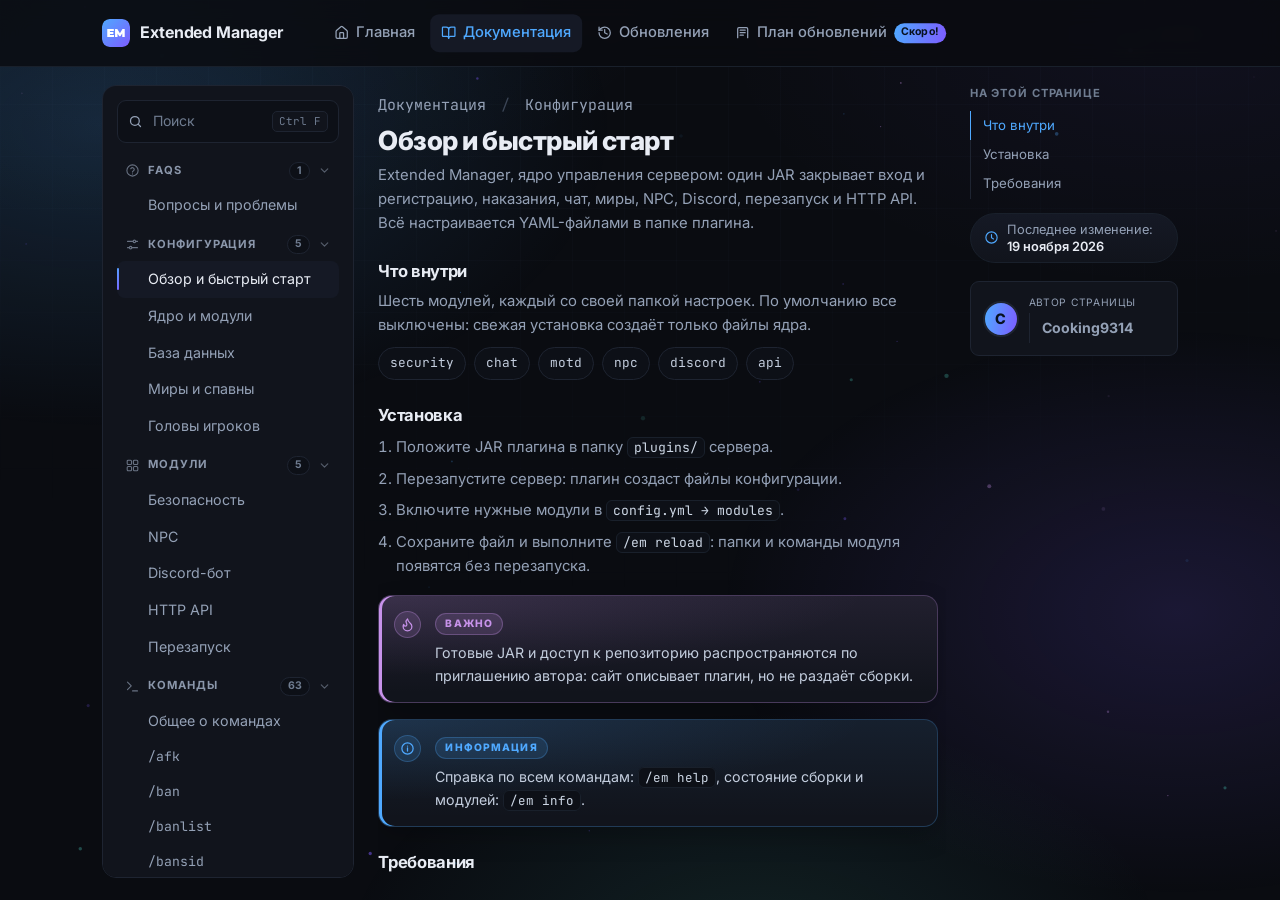
==== commit f19b2607: "Сайт: вид изменения «Прочее», герой крупных обновлений, новые плашки и документация AdminAction Обно" ====
--- a/docs.html
+++ b/docs.html
@@ -13,8 +13,8 @@
 <link rel="preconnect" href="https://fonts.googleapis.com">
 <link rel="preconnect" href="https://fonts.gstatic.com" crossorigin>
 <link rel="stylesheet" href="https://fonts.googleapis.com/css2?family=Inter:wght@400;500;600;700;800;900&family=JetBrains+Mono:wght@400;500;700&display=swap">
-<link rel="stylesheet" href="index.css?v=21">
-<script src="script.js?v=21" defer></script>
+<link rel="stylesheet" href="index.css?v=22">
+<script src="script.js?v=22" defer></script>
 </head>
 <body class="docs-page">
 
@@ -109,6 +109,7 @@
             <button class="docs-link" type="button" data-doc="app">Приложение</button>
             <p class="docs-group">Сообщения</p>
             <button class="docs-link" type="button" data-doc="chat">Чат и рассылка</button>
+            <button class="docs-link" type="button" data-doc="adminaction">Действия администрации</button>
             <button class="docs-link" type="button" data-doc="motd">MOTD и иконка</button>
             <button class="docs-link" type="button" data-doc="text">Оформление текста</button>
             <button class="docs-link" type="button" data-doc="placeholders">Плейсхолдеры</button>
@@ -352,6 +353,177 @@
             <p>С 0.15.0 канал начинается с <code>#</code> (раньше был <code>@</code>, его отдали упоминаниям): сообщение с этим префиксом уходит держателям права просмотра админ-чата. Консоль тоже пишет туда: <code>/say #текст</code>, автором строки становится <code>broadcast.console-name</code>. Автообновление меняет <code>prefix</code> на <code>#</code>, только если владелец его не правил.</p>
           </article>
 
+          <article class="doc" id="doc-adminaction" data-group="Сообщения">
+            <p class="doc-crumbs">Документация <span>/</span> Сообщения</p>
+            <h2>Действия администрации</h2>
+            <p class="doc-lead">AdminAction, публикация административных команд в чат: кто, над кем, что сделал и на какой срок. Файл <code>admin_action.yml</code> лежит в корне папки плагина и относится к ядру: он создаётся даже при выключенных модулях и настраивает только тексты, а не сами команды.</p>
+
+            <h3 id="adminaction-how">Как строится сообщение</h3>
+            <ol class="steps">
+              <li>Команда передаёт плагину ключ действия и пары плейсхолдеров: <code>publish(админ, цель, ключ, пары)</code>.</li>
+              <li>Цель в сети получает текст из секции <code>target</code> с тем же ключом, если он там есть.</li>
+              <li>Если администратор применил действие к самому себе и существует ключ <code>&lt;ключ&gt;-self</code>, берётся он.</li>
+              <li>Значения подставляются в шаблон из <code>messages</code> и окрашиваются: цвет задаёт код плагина, а не файл.</li>
+              <li>Строка уходит игрокам, всем или только с правом просмотра, а при <code>console: true</code> ещё и в консоль.</li>
+            </ol>
+            <div class="callout callout-info"><p>Действие без строки в <code>messages</code> в чат не выходит: в журнал попадёт только отладочная запись про отсутствующий шаблон. Так же ведёт себя <code>enabled: false</code>, но тексты цели из <code>target</code> продолжают приходить.</p></div>
+
+            <h3 id="adminaction-settings">Настройки файла</h3>
+            <p class="doc-file"><code class="doc-file-name">admin_action.yml</code><span class="doc-file-path">корневые ключи</span></p>
+            <div class="code-block"><button class="copy-btn" type="button">Копировать</button><pre><code>config-version: 6
+
+enabled: true
+staff-only: true
+console: true
+
+prefix-enabled: false
+prefix: "&lt;gradient:#4fa9ff:#7d5cff&gt;Admin&lt;/gradient&gt; &lt;dark_gray&gt;»&lt;/dark_gray&gt; "
+console-name: "Консоль"
+default-reason: "не указана"
+duration-forever: "навсегда"</code></pre></div>
+            <dl class="doc-keys">
+              <dt><code>enabled</code></dt><dd>Публиковать ли действия администрации в чат. <code>false</code> выключает рассылку сотрудником и консоли, тексты цели это не затрагивает.</dd>
+              <dt><code>staff-only</code></dt><dd><code>true</code> оставляет строки только игрокам с правом <code>extendedmanager.adminaction.see</code>, <code>false</code> показывает действия администрации всему серверу.</dd>
+              <dt><code>console</code></dt><dd>Дублировать ли каждую строку в консоль сервера.</dd>
+              <dt><code>prefix-enabled</code></dt><dd>Ставить ли префикс перед сообщениями. По умолчанию выключен: действие и так начинается с имени администратора.</dd>
+              <dt><code>prefix</code></dt><dd>Сам префикс, MiniMessage или старые коды <code>&amp;</code>. Работает и для текстов из <code>target</code>.</dd>
+              <dt><code>console-name</code></dt><dd>Имя для <code>%em_admin_name%</code>, когда действие выполняет консоль: команда с консоли, HTTP API или приложение.</dd>
+              <dt><code>default-reason</code></dt><dd>Чем заменять <code>%em_reason%</code>, когда причину не указали.</dd>
+              <dt><code>duration-forever</code></dt><dd>Что подставлять в <code>%em_duration%</code> у бессрочных наказаний и привилегий.</dd>
+            </dl>
+
+            <h3 id="adminaction-placeholders">Плейсхолдеры и цвета</h3>
+            <p>В шаблонах принимаются обе формы записи: <code>%em_имя%</code> и <code>{имя}</code>. Цвет значений назначает плагин, в файле его писать не нужно.</p>
+            <table class="req req-wide">
+              <tbody>
+                <tr><th><code>%em_admin_name%</code></th><td>Кто выполнил действие; для консоли и API это <code>console-name</code>. Ярко-синий</td></tr>
+                <tr><th><code>%em_player_name%</code></th><td>Ник цели действия; если цели в сети нет, подставляется её ник из запроса или SID. Ярко-красный</td></tr>
+                <tr><th><code>%em_target_name%</code></th><td>Вторая цель: к кому перенесли игрока в <code>/tpsend</code>. Ярко-красный</td></tr>
+                <tr><th><code>%em_oneself%</code></th><td>Слово «себе» для шаблонов <code>&lt;ключ&gt;-self</code>. Ярко-красный</td></tr>
+                <tr><th><code>%em_count%</code></th><td>Число: сколько очков голода или здоровья восстановлено, какой номер у предупреждения, сколько игроков выгнано. Лаймовый</td></tr>
+                <tr><th><code>%em_duration%</code></th><td>Срок: <code>duration-forever</code> у бессрочных наказаний. Лаймовый</td></tr>
+                <tr><th><code>%em_reason%</code></th><td>Причина; пустая заменяется <code>default-reason</code>. Лаймовый</td></tr>
+                <tr><th><code>%em_group%</code></th><td>Имя группы LuckPerms в <code>/setrank</code> и <code>/givedonate</code>. Лаймовый</td></tr>
+                <tr><th><code>%em_rank%</code></th><td>Как привилегия видна игрокам: префикс группы, а без префикса её имя. Лаймовый</td></tr>
+                <tr><th><code>%em_sid%</code></th><td>SID цели из базы аккаунтов; цвета нет, в файле значение обёрнуто в <code>&lt;white&gt;</code></td></tr>
+                <tr><th><code>%em_gamemode%</code></th><td>Название режима игры: выживание, творческий, хардкор, наблюдение</td></tr>
+                <tr><th><code>%em_world%</code></th><td>Мир, например в <code>/setspawn</code></td></tr>
+                <tr><th><code>%em_server%</code></th><td>Имя сервера сети для <code>/hub</code></td></tr>
+              </tbody>
+            </table>
+            <div class="callout callout-note"><p><code>%em_sid%</code> подставляется сам: если шаблон его требует, а команда его не передала, плагин берёт SID цели из базы аккаунтов. Без включённого модуля аккаунтов значение выходит пустым, поэтому на чистом ядре шаблоны с <code>%em_sid%</code> лучше не использовать.</p></div>
+
+            <h3 id="adminaction-messages">Команды, ключи и плейсхолдеры</h3>
+            <p>Ниже полный набор ключей, которые плагин передаёт сам. Правится только текст шаблона: ключи переименовывать нельзя, иначе действие перестанет публиковаться.</p>
+            <p class="doc-file"><code class="doc-file-name">admin_action.yml</code><span class="doc-file-path">messages</span></p>
+            <p><strong>Телепортация и миры</strong></p>
+            <table class="req">
+              <tbody>
+                <tr><th><code>/tp</code></th><td><code>tp-to</code>: <code>%em_player_name%</code>, администратор пришёл к игроку</td></tr>
+                <tr><th><code>/tphere</code></th><td><code>tp-here</code>: <code>%em_player_name%</code></td></tr>
+                <tr><th><code>/tpsend</code></th><td><code>tpsend</code>: <code>%em_player_name%</code>, <code>%em_target_name%</code></td></tr>
+                <tr><th><code>/hub</code></th><td><code>hub</code>: <code>%em_player_name%</code>, <code>%em_server%</code></td></tr>
+                <tr><th><code>/setspawn</code></th><td><code>set-spawn</code>: <code>%em_world%</code>, цели у действия нет</td></tr>
+                <tr><th><code>/respawn</code></th><td><code>respawn</code>: <code>%em_player_name%</code>, варианта <code>-self</code> в файле нет</td></tr>
+                <tr><th><code>/spawn</code></th><td>Действие не публикуется: обычный возврат игрока на спавн</td></tr>
+              </tbody>
+            </table>
+            <p><strong>Состояние игрока</strong></p>
+            <table class="req">
+              <tbody>
+                <tr><th><code>/feed</code></th><td><code>feed</code> и <code>feed-self</code>: <code>%em_player_name%</code>, <code>%em_count%</code></td></tr>
+                <tr><th><code>/heal</code></th><td><code>heal</code> и <code>heal-self</code>: <code>%em_player_name%</code>, <code>%em_count%</code></td></tr>
+                <tr><th><code>/god</code></th><td><code>god-on</code> и <code>god-off</code>, оба с <code>-self</code>: <code>%em_player_name%</code></td></tr>
+                <tr><th><code>/fly</code></th><td><code>fly-on</code> и <code>fly-off</code>, оба с <code>-self</code>: <code>%em_player_name%</code></td></tr>
+                <tr><th><code>/gamemode</code></th><td><code>gamemode</code> и <code>gamemode-self</code>: <code>%em_player_name%</code>, <code>%em_gamemode%</code></td></tr>
+                <tr><th><code>/speed</code></th><td><code>speed</code> и <code>speed-self</code>: <code>%em_player_name%</code>, <code>%em_count%</code></td></tr>
+                <tr><th><code>/hp</code></th><td><code>set-health</code> и <code>set-health-self</code>: <code>%em_player_name%</code>, <code>%em_count%</code></td></tr>
+                <tr><th><code>/damage</code></th><td><code>damage</code> и <code>damage-self</code>: <code>%em_player_name%</code>, <code>%em_count%</code></td></tr>
+                <tr><th><code>/kill</code></th><td><code>kill</code> и <code>kill-self</code>: <code>%em_player_name%</code></td></tr>
+                <tr><th><code>/ignite</code></th><td><code>ignite</code> и <code>ignite-self</code>: <code>%em_player_name%</code>, <code>%em_duration%</code></td></tr>
+                <tr><th><code>/unignite</code></th><td><code>unignite</code> и <code>unignite-self</code>: <code>%em_player_name%</code></td></tr>
+              </tbody>
+            </table>
+            <p><strong>Наказания</strong></p>
+            <table class="req">
+              <tbody>
+                <tr><th><code>/ban</code> и <code>/bansid</code></th><td><code>ban</code> или <code>ban-sid</code>: <code>%em_player_name%</code>, <code>%em_sid%</code>, <code>%em_duration%</code>, <code>%em_reason%</code></td></tr>
+                <tr><th><code>/unban</code></th><td><code>unban</code> или <code>unban-sid</code>: <code>%em_player_name%</code>, <code>%em_sid%</code></td></tr>
+                <tr><th><code>/kick</code></th><td><code>kick</code>: <code>%em_player_name%</code>, <code>%em_sid%</code>, <code>%em_reason%</code></td></tr>
+                <tr><th><code>/kickall</code></th><td><code>kickall</code>: <code>%em_count%</code>, <code>%em_reason%</code></td></tr>
+                <tr><th><code>/mute</code> и <code>/unmute</code></th><td><code>mute</code>, <code>mute-sid</code>, <code>unmute</code>, <code>unmute-sid</code>: <code>%em_player_name%</code>, <code>%em_sid%</code>, у мьюта ещё <code>%em_duration%</code> и <code>%em_reason%</code></td></tr>
+                <tr><th><code>/gag</code> и <code>/ungag</code></th><td><code>gag</code>, <code>gag-sid</code>, <code>ungag</code>, <code>ungag-sid</code>: набор тот же, что у текстовых мьютов</td></tr>
+                <tr><th><code>/warn</code> и <code>/unwarn</code></th><td><code>warn</code>, <code>warn-sid</code>, <code>unwarn</code>, <code>unwarn-sid</code>: <code>%em_player_name%</code>, <code>%em_sid%</code>, <code>%em_count%</code>, <code>%em_reason%</code></td></tr>
+              </tbody>
+            </table>
+            <div class="callout callout-info"><p>Вариант с суффиксом <code>-sid</code> плагин выбирает сам, когда у цели в базе нет ника и она найдена по SID. У <code>/bansid</code> и автобана по адресу действует ещё и подпись: строку публикует автор из секции <code>ban</code> файла <code>SID_config.yml</code>, а не ник администратора.</p></div>
+            <p><strong>Чат, невидимость и whitelist</strong></p>
+            <table class="req">
+              <tbody>
+                <tr><th><code>/cloak</code> и <code>/uncloak</code></th><td><code>cloak</code>, <code>uncloak</code> и их <code>-self</code>: <code>%em_player_name%</code></td></tr>
+                <tr><th><code>/freeze</code> и <code>/unfreeze</code></th><td><code>freeze</code>, <code>unfreeze</code> и их <code>-self</code>: <code>%em_player_name%</code></td></tr>
+                <tr><th><code>/clearchat</code></th><td><code>clearchat</code>: <code>%em_reason%</code>; строка «чат очищен» каждому игроку живёт отдельно в <code>main_messages.yml</code></td></tr>
+                <tr><th><code>/whitelist on</code> и <code>off</code></th><td><code>whitelist-on</code> и <code>whitelist-off</code>: плейсхолдеров нет</td></tr>
+                <tr><th><code>/whitelist add</code> и <code>remove</code></th><td><code>whitelist-add</code> и <code>whitelist-remove</code>: <code>%em_player_name%</code>, это запрос, игрок может быть не в сети</td></tr>
+                <tr><th><code>/whitelist kick</code></th><td><code>whitelist-kick</code>: <code>%em_count%</code></td></tr>
+              </tbody>
+            </table>
+            <p><strong>Привилегии</strong></p>
+            <table class="req">
+              <tbody>
+                <tr><th><code>/setrank</code></th><td><code>setrank</code>: <code>%em_player_name%</code>, <code>%em_group%</code>, <code>%em_rank%</code>, <code>%em_duration%</code></td></tr>
+                <tr><th><code>/givedonate</code></th><td><code>givedonate</code>: набор тот же, шаблон оформлен как публичное сообщение о покупке</td></tr>
+              </tbody>
+            </table>
+            <div class="callout callout-warn"><p><code>/givedonate</code> публикуется как обычное действие администрации, то есть подчиняется <code>staff-only</code>. Если покупку нужно показывать всем игрокам, ставьте <code>staff-only: false</code> или выдавайте сообщение своим плагином доната.</p></div>
+
+            <h3 id="adminaction-self">Действие над собой</h3>
+            <p>Плагин сравнивает автора команды и цель. Совпали, и в файле есть ключ с суффиксом <code>-self</code>, берётся он; нет, публикуется обычный шаблон. Действие консоли над собой не встречается, вариант <code>-self</code> ищется только для игрока.</p>
+            <div class="code-block"><button class="copy-btn" type="button">Копировать</button><pre><code>heal: "%em_admin_name% восстановил здоровье %em_player_name% на %em_count%"
+heal-self: "%em_admin_name% восстановил здоровье %em_oneself% на %em_count%"</code></pre></div>
+            <p>Ключи с вариантом <code>-self</code>: feed, heal, god-on, god-off, fly-on, fly-off, gamemode, speed, freeze, unfreeze, ignite, unignite, cloak, uncloak, set-health, damage, kill. В <code>gamemode-self</code>, <code>speed-self</code> и <code>kill-self</code> текст построен вокруг автора, поэтому <code>%em_player_name%</code> в них не участвует.</p>
+
+            <h3 id="adminaction-target">Тексты для цели: секция target</h3>
+            <p>С 0.12.7 эти строки живут в <code>admin_action.yml</code>, раньше они были в <code>main_messages.yml</code>. Ключ совпадает с ключом действия, а получает их тот, над кем действие совершили.</p>
+            <p class="doc-file"><code class="doc-file-name">admin_action.yml</code><span class="doc-file-path">target</span></p>
+            <table class="req">
+              <tbody>
+                <tr><th><code>ignite</code></th><td>Игрока подожгли: <code>%em_admin_name%</code> и <code>%em_duration%</code>, огонь не гаснет сам</td></tr>
+                <tr><th><code>unignite</code></th><td>Его потушили: <code>%em_admin_name%</code></td></tr>
+                <tr><th><code>cloak</code></th><td>Его сделали невидимым: <code>%em_admin_name%</code></td></tr>
+                <tr><th><code>uncloak</code></th><td>Ему вернули видимость: <code>%em_admin_name%</code></td></tr>
+                <tr><th><code>set-health</code></th><td>Ему установили здоровье: <code>%em_admin_name%</code> и <code>%em_count%</code></td></tr>
+                <tr><th><code>tpsend</code></th><td>Его перенесли к другому игроку: <code>%em_target_name%</code></td></tr>
+              </tbody>
+            </table>
+            <div class="callout callout-important"><p>Сообщение из <code>target</code> доходит всегда: и при <code>enabled: false</code>, и когда администратор в vanish. Игрок должен знать, что с ним сделали, даже если сотрудники об этом не узнают.</p></div>
+            <p>Нет строки в <code>target</code>, цель о действии отдельно не узнаёт: остаётся только общий чат. Префикс из <code>prefix</code> ставится и перед этими текстами, если <code>prefix-enabled: true</code>. Действия консоли и API цели в сети не имеют, поэтому <code>target</code> они не пишут.</p>
+
+            <h3 id="adminaction-see">Кто видит сообщения</h3>
+            <div class="doc-perms">
+              <div class="doc-perm"><code>extendedmanager.adminaction.see</code><span class="perm-scope is-op">по умолчанию у операторов</span><p class="perm-desc">Видеть действия администрации в чате при <code>staff-only: true</code>. Входит в <code>extendedmanager.*</code>.</p></div>
+            </div>
+            <ul>
+              <li><code>staff-only: true</code> оставляет строки держателям права, остальной сервер их не видит.</li>
+              <li><code>staff-only: false</code> показывает действия администрации всем игрокам на сервере.</li>
+              <li><code>console: true</code> добавляет к рассылке дубль в консоль.</li>
+              <li>Администратор в vanish: его действия в чат не публикуются, чтобы не выдать того, кого сервер не показывает.</li>
+              <li>Строка уходит как обычное сообщение чата, в канал админ-чата она не попадает.</li>
+            </ul>
+
+            <h3 id="adminaction-file">Файл, автообновление и перезагрузка</h3>
+            <table class="req req-wide">
+              <tbody>
+                <tr><th>Расположение</th><td><code>plugins/ExtendedManager/admin_action.yml</code>, файл ядра: создаётся без включённых модулей</td></tr>
+                <tr><th>Служебная версия</th><td><code>config-version: 6</code>; автообновление добавляет новые ключи и сохраняет ваши значения</td></tr>
+                <tr><th>Прежнее имя</th><td>до 0.7.1.1 файл назывался <code>adminaction_config.yml</code>, плагин переносит его сам</td></tr>
+                <tr><th>Перезагрузка</th><td>правки применяет <code>/em reload</code>; отдельной подкоманды у AdminAction нет</td></tr>
+                <tr><th>Отладка</th><td>при <code>debug: true</code> в журнал пишутся ключи без шаблона и действия, скрытые vanish</td></tr>
+              </tbody>
+            </table>
+            <div class="callout callout-note"><p>С 0.10.6 публикация настраивается только шаблонами этого файла: секция <code>spawn</code> в <code>config.yml</code> ушла, а тексты цели переехали в <code>target</code> в 0.12.7. Ретрансляцию действий в Discord удалили ещё в 0.8.0, отдельный канал для AdminAction не нужен.</p></div>
+          </article>
+
           <article class="doc" id="doc-motd" data-group="Сообщения">
             <p class="doc-crumbs">Документация <span>/</span> Сообщения</p>
             <h2>MOTD и иконка</h2>
@@ -3069,10 +3241,10 @@
 clearchat:
   lines: 100
   announce: true</code></pre></div>
-              <p class="doc-file"><code class="doc-file-name">admin_action.yml</code><span class="doc-file-path">actions.clearchat и default-reason</span></p>
+              <p class="doc-file"><code class="doc-file-name">admin_action.yml</code><span class="doc-file-path">messages.clearchat и default-reason</span><a class="doc-file-link" href="#adminaction-messages">все шаблоны действий</a></p>
               <div class="code-block"><button class="copy-btn" type="button">Копировать</button><pre><code>default-reason: "не указана"
 
-actions:
+messages:
   clearchat: "%em_admin_name% очистил чат всем игрокам (%em_reason%)"</code></pre></div>
               <dl class="doc-keys">
                 <dt><code>enable</code></dt><dd>Включает команду. <code>false</code> отвечает сообщением <code>command-disabled</code> и убирает <code>/clearchat</code> из <code>/em help</code> и из автодополнения Tab.</dd>
@@ -3081,8 +3253,8 @@
                 <dt><code>cooldown.duration</code></dt><dd>Сколько секунд ждать после запуска: <code>0</code> не ждать.</dd>
                 <dt><code>cooldown.bypass</code></dt><dd>Кто задержку пропускает. <code>name</code> это узел права, <code>type: permission</code> даёт проход по выданному праву, <code>type: OP</code> работает только у операторов сервера.</dd>
                 <dt><code>lines</code></dt><dd>Сколько пустых строк отправить одному игроку, от 1 до 200. Значение вне границ плагин сжимает к ближнему краю.</dd>
-                <dt><code>announce</code></dt><dd>Писать ли в чат, кто очистил чат и по какой причине. <code>false</code> оставляет только прокрутку, о причине узнают консоль и журнал действий администрации.</dd>
-                <dt><code>actions.clearchat</code></dt><dd>Шаблоны действий администрации: строка уходит в чат игрокам, в консоль и в админ-чат. Поддерживаются <code>%em_admin_name%</code>, <code>%em_reason%</code> и разметка MiniMessage.</dd>
+                <dt><code>announce</code></dt><dd>Писать ли каждому игроку строку «чат очищен» с автором и причиной. <code>false</code> оставляет только прокрутку, а действие администрации уходит в чат как обычно.</dd>
+                <dt><code>messages.clearchat</code></dt><dd>Шаблоны из <code>admin_action.yml</code>: строка получает чат сотрудников, консоль и админ-чат. Поддерживаются <code>%em_admin_name%</code>, <code>%em_reason%</code> и разметка MiniMessage.</dd>
                 <dt><code>default-reason</code></dt><dd>Что подставить в <code>%em_reason%</code>, когда причину не написали.</dd>
               </dl>
             </section>
--- a/index.css
+++ b/index.css
@@ -709,30 +709,69 @@
   --co: var(--accent);
   --co-bg: rgba(79, 169, 255, .07);
   --co-border: rgba(79, 169, 255, .22);
+  --co-wash: rgba(79, 169, 255, .13);
+  --co-badge: rgba(79, 169, 255, .12);
   position: relative;
   margin-top: 16px;
-  padding: 13px 16px;
+  padding: 13px 18px 14px 56px;
   border: 1px solid var(--co-border);
-  border-left: 3px solid var(--co);
-  border-radius: 10px;
-  background: var(--co-bg);
+  border-radius: 14px;
+  background:
+    radial-gradient(150% 130% at 0 0, var(--co-wash), transparent 58%) padding-box,
+    linear-gradient(180deg, var(--co-bg), rgba(17, 20, 28, 0) 92%) padding-box,
+    var(--panel);
+  box-shadow: inset 3px 0 0 var(--co), 0 10px 26px rgba(0, 0, 0, .18);
+  transition: border-color .18s ease, box-shadow .18s ease;
+}
+.callout:hover { border-color: var(--co); box-shadow: inset 3px 0 0 var(--co), 0 13px 32px rgba(0, 0, 0, .24); }
+
+/* Подпись типа и значок: рисуются стилями, чтобы не плодить разметку */
+.callout::before {
+  display: inline-block;
+  margin-bottom: 7px;
+  padding: 2px 9px 3px;
+  border: 1px solid var(--co-border);
+  border-radius: 999px;
+  background: var(--co-badge);
+  color: var(--co);
+  font-size: .64rem;
+  font-weight: 800;
+  letter-spacing: .11em;
+  text-transform: uppercase;
+  line-height: 1.5;
+}
+.callout::after {
+  content: "";
+  position: absolute;
+  left: 15px;
+  top: 15px;
+  width: 27px;
+  height: 27px;
+  border: 1px solid var(--co-border);
+  border-radius: 50%;
+  background: var(--co-glyph) center / 15px 15px no-repeat, var(--co-badge);
 }
 
 .callout-head {
   display: flex;
   align-items: center;
-  gap: 8px;
-  margin-bottom: 7px;
+  gap: 9px;
+  margin-bottom: 8px;
   color: var(--co);
-  font-size: .8rem;
-  font-weight: 700;
-  letter-spacing: .03em;
+  font-size: .9rem;
+  font-weight: 800;
+  letter-spacing: .01em;
 }
 
 .callout-head .ico {
-  width: 17px;
-  height: 17px;
+  width: 15px;
+  height: 15px;
   flex: 0 0 auto;
+  padding: 6px;
+  border: 1px solid var(--co-border);
+  border-radius: 50%;
+  background: var(--co-badge);
+  box-sizing: content-box;
   fill: none;
   stroke: currentColor;
   stroke-width: 2;
@@ -743,11 +782,59 @@
 .callout p { margin: 0; color: #c3cddd; font-size: .89rem; }
 .callout p + p { margin-top: 6px; }
 
-.callout-info { --co: var(--accent); --co-bg: rgba(79, 169, 255, .07); --co-border: rgba(79, 169, 255, .22); }
-.callout-warn { --co: var(--yellow); --co-bg: rgba(255, 204, 102, .07); --co-border: rgba(255, 204, 102, .24); }
-.callout-note { --co: var(--green); --co-bg: rgba(87, 217, 119, .07); --co-border: rgba(87, 217, 119, .22); }
-.callout-danger { --co: var(--red); --co-bg: rgba(255, 107, 107, .07); --co-border: rgba(255, 107, 107, .24); }
-.callout-important { --co: var(--purple); --co-bg: rgba(199, 146, 234, .08); --co-border: rgba(199, 146, 234, .26); }
+/* Свой заголовок уже несёт значок и название: служебная подпись и кружок убираются */
+.callout:has(.callout-head)::before, .callout:has(.callout-head)::after { display: none; }
+.callout:has(.callout-head) { padding-left: 18px; }
+
+.callout-info {
+  --co: var(--accent);
+  --co-bg: rgba(79, 169, 255, .08);
+  --co-border: rgba(79, 169, 255, .26);
+  --co-wash: rgba(79, 169, 255, .14);
+  --co-badge: rgba(79, 169, 255, .13);
+  --co-glyph: url("data:image/svg+xml,%3Csvg xmlns='http://www.w3.org/2000/svg' viewBox='0 0 24 24' fill='none' stroke='%234fa9ff' stroke-width='2' stroke-linecap='round' stroke-linejoin='round'%3E%3Ccircle cx='12' cy='12' r='9'/%3E%3Cpath d='M12 11v5'/%3E%3Cpath d='M12 8h.01'/%3E%3C/svg%3E");
+}
+.callout-info::before { content: "Информация"; }
+
+.callout-warn {
+  --co: var(--yellow);
+  --co-bg: rgba(255, 204, 102, .08);
+  --co-border: rgba(255, 204, 102, .28);
+  --co-wash: rgba(255, 204, 102, .13);
+  --co-badge: rgba(255, 204, 102, .13);
+  --co-glyph: url("data:image/svg+xml,%3Csvg xmlns='http://www.w3.org/2000/svg' viewBox='0 0 24 24' fill='none' stroke='%23ffcc66' stroke-width='2' stroke-linecap='round' stroke-linejoin='round'%3E%3Cpath d='M10.3 3.9 1.8 18a2 2 0 0 0 1.7 3h17a2 2 0 0 0 1.7-3L13.7 3.9a2 2 0 0 0-3.4 0Z'/%3E%3Cpath d='M12 9v4'/%3E%3Cpath d='M12 17h.01'/%3E%3C/svg%3E");
+}
+.callout-warn::before { content: "Предупреждение"; }
+
+.callout-note {
+  --co: var(--green);
+  --co-bg: rgba(87, 217, 119, .08);
+  --co-border: rgba(87, 217, 119, .26);
+  --co-wash: rgba(87, 217, 119, .12);
+  --co-badge: rgba(87, 217, 119, .13);
+  --co-glyph: url("data:image/svg+xml,%3Csvg xmlns='http://www.w3.org/2000/svg' viewBox='0 0 24 24' fill='none' stroke='%2357d977' stroke-width='2' stroke-linecap='round' stroke-linejoin='round'%3E%3Cpath d='M9 18h6'/%3E%3Cpath d='M10 21h4'/%3E%3Cpath d='M12 3a6 6 0 0 1 3.6 10.8c-.6.5-.9 1.2-1 2v.4H9.4V16c-.1-.8-.4-1.5-1-2A6 6 0 0 1 12 3Z'/%3E%3C/svg%3E");
+}
+.callout-note::before { content: "Примечание"; }
+
+.callout-danger {
+  --co: var(--red);
+  --co-bg: rgba(255, 107, 107, .08);
+  --co-border: rgba(255, 107, 107, .3);
+  --co-wash: rgba(255, 107, 107, .14);
+  --co-badge: rgba(255, 107, 107, .14);
+  --co-glyph: url("data:image/svg+xml,%3Csvg xmlns='http://www.w3.org/2000/svg' viewBox='0 0 24 24' fill='none' stroke='%23ff6b6b' stroke-width='2' stroke-linecap='round' stroke-linejoin='round'%3E%3Cpath d='M8.6 3h6.8L21 8.6v6.8L15.4 21H8.6L3 15.4V8.6Z'/%3E%3Cpath d='M12 7.5v5'/%3E%3Cpath d='M12 16h.01'/%3E%3C/svg%3E");
+}
+.callout-danger::before { content: "Внимание"; }
+
+.callout-important {
+  --co: var(--purple);
+  --co-bg: rgba(199, 146, 234, .09);
+  --co-border: rgba(199, 146, 234, .3);
+  --co-wash: rgba(199, 146, 234, .15);
+  --co-badge: rgba(199, 146, 234, .15);
+  --co-glyph: url("data:image/svg+xml,%3Csvg xmlns='http://www.w3.org/2000/svg' viewBox='0 0 24 24' fill='none' stroke='%23c792ea' stroke-width='2' stroke-linecap='round' stroke-linejoin='round'%3E%3Cpath d='M8.5 14.5A2.5 2.5 0 0 0 11 12c0-1.4-.5-2-1-3-1.1-2.1-.2-4 2-6 .5 2.5 2 4.9 4 6.5 2 1.6 3 3.5 3 5.5a7 7 0 1 1-14 0c0-1.2.4-2.3 1-3a2.5 2.5 0 0 0 2.5 2.5Z'/%3E%3C/svg%3E");
+}
+.callout-important::before { content: "Важно"; }
 
 .code-block {
   position: relative;
@@ -1982,6 +2069,109 @@
   font-size: .92rem;
 }
 
+/* ---------- Крупные обновления и обновления с названиями ---------- */
+
+.release-major .release-card, .release-named .release-card {
+  padding: 22px 24px 21px;
+  border: 1px solid transparent;
+  background:
+    radial-gradient(560px 210px at 88% -10%, rgba(125, 92, 255, .13), transparent 70%) padding-box,
+    linear-gradient(var(--panel), var(--panel)) padding-box,
+    var(--gradient) border-box;
+  box-shadow: 0 20px 54px rgba(125, 92, 255, .13);
+}
+.release-major .release-card::before, .release-named .release-card::before {
+  top: 0;
+  right: 0;
+  bottom: auto;
+  left: 0;
+  width: auto;
+  height: 2px;
+  opacity: .9;
+  background: linear-gradient(90deg, transparent, var(--accent) 22%, var(--accent-2) 48%, var(--aqua) 74%, transparent);
+  background-size: 240% 100%;
+  animation: rel-sheen 9s linear infinite;
+}
+@keyframes rel-sheen {
+  from { background-position: 0 0; }
+  to { background-position: 240% 0; }
+}
+.release-major .release-card:hover, .release-named .release-card:hover { box-shadow: 0 26px 66px rgba(125, 92, 255, .2); }
+
+.release-major .release-version, .release-named .release-version {
+  font-size: 1.52rem;
+  background: linear-gradient(100deg, var(--accent), var(--accent-2));
+  -webkit-background-clip: text;
+  background-clip: text;
+  color: transparent;
+}
+
+/* Название выпуска: крупный градиентный заголовок с подсветкой и линией снизу */
+.release-name {
+  position: relative;
+  display: block;
+  width: fit-content;
+  margin: 17px auto 2px;
+  padding-bottom: 9px;
+  font-size: clamp(1.5rem, 2.9vw, 2.4rem);
+  font-weight: 900;
+  line-height: 1.02;
+  letter-spacing: -.015em;
+  text-transform: uppercase;
+  text-align: center;
+  background: linear-gradient(96deg, #eef4ff, var(--accent) 30%, var(--accent-2) 61%, #ffc79c);
+  -webkit-background-clip: text;
+  background-clip: text;
+  color: transparent;
+  filter: drop-shadow(0 6px 22px rgba(125, 92, 255, .3));
+}
+.release-name::after {
+  content: "";
+  position: absolute;
+  right: 8%;
+  bottom: 0;
+  left: 8%;
+  height: 2px;
+  border-radius: 2px;
+  background: linear-gradient(90deg, transparent, var(--accent), var(--accent-2), transparent);
+  opacity: .5;
+}
+.release-head .release-name { margin: 0 auto; font-size: 1.1rem; padding-bottom: 0; }
+.release-head .release-name::after { display: none; }
+
+/* Крупный номер версии как водяной знак в углу карточки */
+.release-mark {
+  position: absolute;
+  right: 4px;
+  bottom: -20px;
+  z-index: 0;
+  color: rgba(148, 161, 182, .06);
+  font-family: var(--mono);
+  font-size: clamp(3.2rem, 8vw, 6rem);
+  font-weight: 700;
+  letter-spacing: -.04em;
+  line-height: 1;
+  pointer-events: none;
+  user-select: none;
+  -webkit-text-stroke: 1px rgba(160, 140, 255, .16);
+}
+.release-named .release-note { border-left-color: var(--accent); background: rgba(79, 169, 255, .08); }
+
+.rail-link[data-name] { border-color: var(--cat-line, var(--border)); }
+.rail-link[data-name]::before {
+  content: "";
+  width: 5px;
+  height: 5px;
+  margin-right: 7px;
+  border-radius: 50%;
+  background: var(--gradient);
+}
+.rail-link.is-active[data-name]::before { background: #08111f; opacity: .45; }
+
+@media (prefers-reduced-motion: reduce) {
+  .release-major .release-card::before, .release-named .release-card::before { animation: none; }
+}
+
 .release-list { list-style: none; margin: 14px 0 0; padding: 0; }
 .release-list li { position: relative; padding-left: 28px; margin-bottom: 9px; color: var(--muted); font-size: .93rem; overflow-wrap: anywhere; }
 .release-list li:last-child { margin-bottom: 0; }
@@ -2003,6 +2193,7 @@
 .k-sec { --ico: var(--purple); --mask: url("data:image/svg+xml,%3Csvg xmlns='http://www.w3.org/2000/svg' viewBox='0 0 24 24' fill='none' stroke='%23000' stroke-width='2' stroke-linecap='round' stroke-linejoin='round'%3E%3Cpath d='M12 22s8-4 8-10V5l-8-3-8 3v7c0 6 8 10 8 10z'/%3E%3C/svg%3E"); }
 .k-remove { --ico: var(--red); --mask: url("data:image/svg+xml,%3Csvg xmlns='http://www.w3.org/2000/svg' viewBox='0 0 24 24' fill='none' stroke='%23000' stroke-width='2' stroke-linecap='round'%3E%3Cpath d='M18 6 6 18'/%3E%3Cpath d='m6 6 12 12'/%3E%3C/svg%3E"); }
 .k-net { --ico: var(--aqua); --mask: url("data:image/svg+xml,%3Csvg xmlns='http://www.w3.org/2000/svg' viewBox='0 0 24 24' fill='none' stroke='%23000' stroke-width='2' stroke-linecap='round' stroke-linejoin='round'%3E%3Ccircle cx='18' cy='5' r='3'/%3E%3Ccircle cx='6' cy='12' r='3'/%3E%3Ccircle cx='18' cy='19' r='3'/%3E%3Cpath d='m8.6 13.5 6.8 4'/%3E%3Cpath d='m15.4 6.5-6.8 4'/%3E%3C/svg%3E"); }
+.k-other { --ico: var(--orange); --mask: url("data:image/svg+xml,%3Csvg xmlns='http://www.w3.org/2000/svg' viewBox='0 0 24 24' fill='%23000'%3E%3Ccircle cx='5' cy='12' r='2.1'/%3E%3Ccircle cx='12' cy='12' r='2.1'/%3E%3Ccircle cx='19' cy='12' r='2.1'/%3E%3C/svg%3E"); }
 
 /* ---------- Документация: иконки только у категорий ---------- */
 
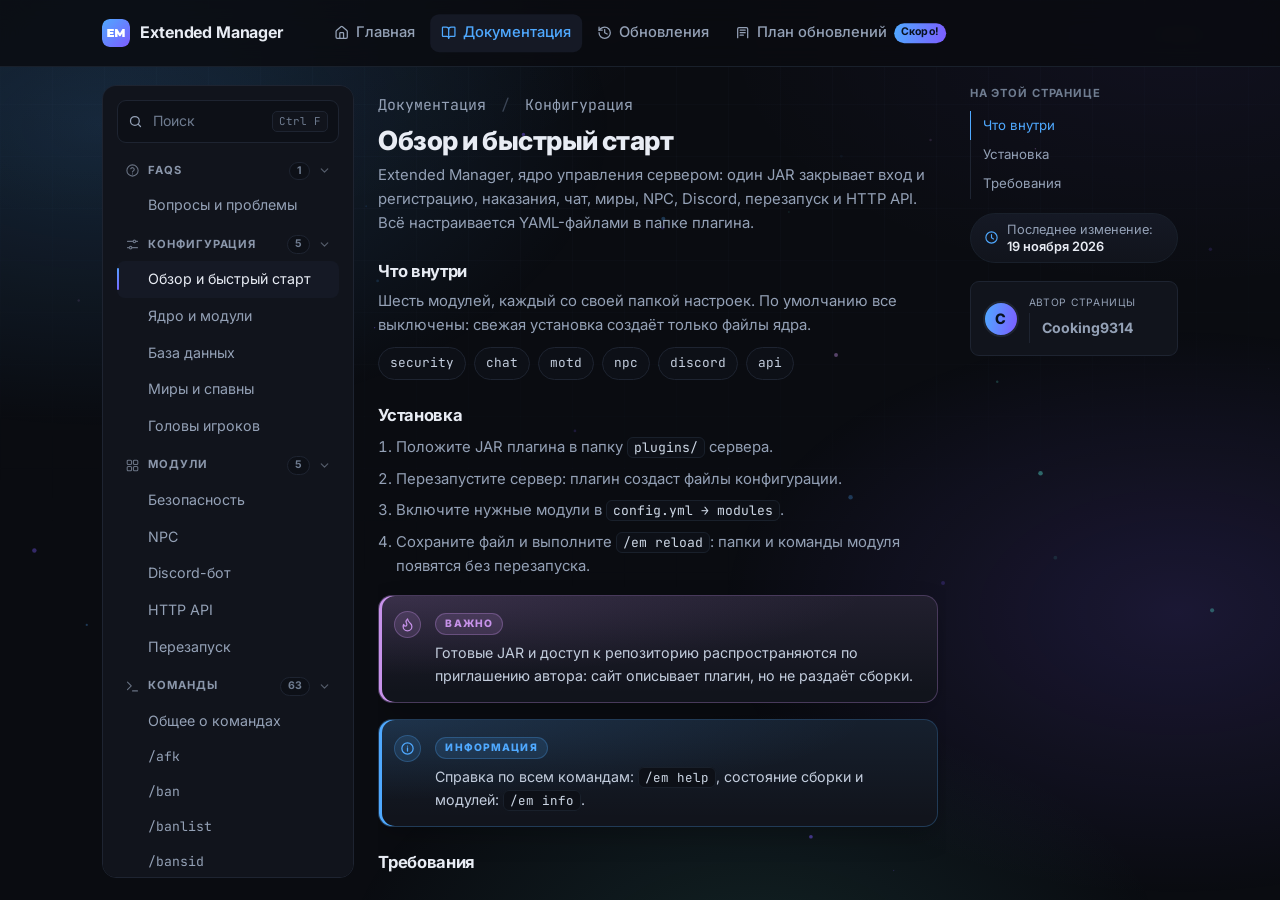
==== commit c4277529: "Сайт: документация папки discord/embed и запись 0.15.0 об оформлении embed'ов" ====
--- a/docs.html
+++ b/docs.html
@@ -575,7 +575,7 @@
           <article class="doc" id="doc-discord" data-group="Модули">
             <p class="doc-crumbs">Документация <span>/</span> Модули</p>
             <h2>Discord-бот</h2>
-            <p class="doc-lead">Модуль <code>discord</code>: статус сервера, события игроков в канал, привязка аккаунтов и слеш-команды. Файл: <code>discord/discord_config.yml</code>.</p>
+            <p class="doc-lead">Модуль <code>discord</code>: статус сервера, события игроков в канал, привязка аккаунтов и слеш-команды. Файлы: <code>discord/discord_config.yml</code>, тексты <code>discord/discord_messages.yml</code> и оформление embed'ов <code>discord/embed/embed_&lt;name&gt;.json</code>.</p>
 
             <h3 id="discord-start">Запуск</h3>
             <div class="code-block"><button class="copy-btn" type="button">Копировать</button><pre><code>enabled: true
@@ -587,6 +587,50 @@
             <p>Секция <code>link</code> описывает привязку игрового аккаунта к Discord, <code>two-factor</code>: подтверждение входа; аккаунты с подтверждением не пропускаются кросс-серверными сессиями. Секции <code>activity</code> и <code>admin</code> задают статус бота и тех, кто вправе им управлять.</p>
             <div class="callout callout-danger">
               <p>Токен бота является секретом: не публикуйте файл конфигурации с заполненным <code>token</code> и не передавайте его третьим лицам.</p>
+            </div>
+
+            <h3 id="discord-embeds">Оформление embed'ов</h3>
+            <p>С 0.15.0 вид embed'ов задают JSON-файлы папки <code>discord/embed</code>: по одному файлу <code>embed_&lt;name&gt;.json</code> на каждый embed. Плагин создаёт их при первом запуске и при обновлении, прежняя секция <code>embeds</code> из <code>discord_messages.yml</code> удаляется автообновлением, а её содержимое остаётся в <code>extendedmanager/backups/</code>. Номер конфигурации <code>discord_messages.yml</code> стал 5.</p>
+            <table class="req req-wide">
+              <tbody>
+                <tr><th><code>embed_serverinfo.json</code></th><td>ответ <code>/serverinfo</code></td></tr>
+                <tr><th><code>embed_pinfo.json</code></th><td>ответ <code>/pinfo</code></td></tr>
+                <tr><th><code>embed_account.json</code></th><td>данные привязанного аккаунта</td></tr>
+                <tr><th><code>embed_account_unlinked.json</code></th><td>новый код привязки</td></tr>
+                <tr><th><code>embed_account_pending.json</code></th><td>код уже выдан и ждёт ввода</td></tr>
+                <tr><th><code>embed_account_not_found.json</code></th><td>аккаунт не привязан</td></tr>
+                <tr><th><code>embed_account_unlink.json</code></th><td>подтверждение отвязки</td></tr>
+                <tr><th><code>embed_link_confirm.json</code></th><td>личное сообщение с кнопкой «Подтвердить»</td></tr>
+                <tr><th><code>embed_two_factor.json</code></th><td>подтверждение входа при включённой 2FA</td></tr>
+              </tbody>
+            </table>
+            <div class="code-block"><button class="copy-btn" type="button">Копировать</button><pre><code>{
+  "title": "Информация о сервере",
+  "description": "**%em_server%**",
+  "color": "#4fa9ff",
+  "timestamp": true,
+  "footer": { "text": "ExtendedManager v%em_plugin_version%" },
+  "fields": [
+    { "name": "Онлайн", "value": "%em_online%/%em_max%", "inline": true },
+    { "name": "TPS", "value": "%em_tps%", "inline": true },
+    { "name": "Игроки", "value": "%em_players%", "inline": false }
+  ]
+}</code></pre></div>
+            <table class="req req-wide">
+              <tbody>
+                <tr><th><code>title</code>, <code>description</code></th><td>заголовок и текст embed'а</td></tr>
+                <tr><th><code>url</code></th><td>ссылка заголовка</td></tr>
+                <tr><th><code>color</code></th><td><code>“#rrggbb”</code> или число; неразбираемое значение даёт синий акцент плагина</td></tr>
+                <tr><th><code>timestamp</code></th><td><code>true</code> добавляет метку времени</td></tr>
+                <tr><th><code>footer</code></th><td><code>text</code> и <code>icon-url</code></td></tr>
+                <tr><th><code>author</code></th><td><code>name</code>, <code>url</code> и <code>icon-url</code></td></tr>
+                <tr><th><code>thumbnail</code>, <code>image</code></th><td>адрес картинки</td></tr>
+                <tr><th><code>fields</code></th><td>строки <code>name</code>, <code>value</code> и <code>inline</code>; строка без имени не показывается</td></tr>
+              </tbody>
+            </table>
+            <p>Значения подставляет плагин через <code>%em_*%</code>. Доступные имена зависят от шаблона: <code>serverinfo</code> принимает <code>server</code>, <code>platform</code>, <code>minecraft</code>, <code>online</code>, <code>max</code>, <code>address</code>, <code>tps</code>, <code>memory_used</code>, <code>memory_max</code>, <code>uptime</code>, <code>database</code>, <code>hooks</code>, <code>worlds</code> и <code>players</code>; <code>pinfo</code> принимает <code>player</code>, <code>uuid</code>, <code>sid</code>, <code>status</code>, <code>ip</code>, <code>registered</code>, <code>last_session</code>, <code>world</code>, <code>ping</code>, <code>gamemode</code>, <code>health</code>, <code>food</code>, <code>ban</code>, <code>mute</code>, <code>gag</code> и <code>discord</code>. У <code>account</code> это <code>player</code>, <code>status</code>, <code>ip</code>, <code>sid</code>, <code>uuid</code>, <code>registered</code>, <code>last_session</code>, <code>linked</code>, <code>two_factor</code> и <code>discord</code>, у <code>account_unlinked</code> и <code>account_pending</code> <code>code</code> и <code>minutes</code>, у <code>account_not_found</code> <code>player</code>, у <code>link_confirm</code> <code>player</code> и <code>code</code>, у <code>two_factor</code> <code>player</code>, <code>ip</code>, <code>server</code>, <code>time</code> и <code>timeout</code>. <code>%em_plugin_version%</code> добавляется в каждый шаблон автоматически.</p>
+            <div class="callout callout-info">
+              <p>Файл перечитывается по дате изменения и размеру, поэтому правка оформления не требует <code>/em reload</code>. Пустое значение строки заменяется невидимым символом, тексты обрезаются по лимитам Discord: 256 символов в заголовке, имени и подвале, 4096 в описании, 1024 в значении строки, не больше 25 строк. Битый JSON или удалённый файл сообщение не ломают: берётся шаблон из JAR, и в консоль выводится одно предупреждение.</p>
             </div>
           </article>
 
@@ -4036,7 +4080,7 @@
               </tbody>
             </table>
             <div class="callout callout-info">
-              <p>В <code>motd/motd_config.yml</code>, <code>discord/discord_messages.yml</code> и <code>security/security_messages.yml</code> те же имена заполняет сам модуль, без реестра. Поэтому в MOTD работает короткий <code>%em_max%</code>, хотя в реестре ключ называется <code>%em_max_players%</code>.</p>
+              <p>В <code>motd/motd_config.yml</code>, <code>discord/discord_messages.yml</code>, <code>discord/embed/embed_&lt;name&gt;.json</code> и <code>security/security_messages.yml</code> те же имена заполняет сам модуль, без реестра. Поэтому в MOTD работает короткий <code>%em_max%</code>, хотя в реестре ключ называется <code>%em_max_players%</code>.</p>
             </div>
 
             <h3 id="ph-server">Сервер и сеть</h3>
@@ -4146,6 +4190,7 @@
                 <tr><th><code>security/security_messages.yml</code></th><td><code>attempts</code>, <code>code</code>, <code>length</code>, <code>max</code>, <code>min</code>, <code>seconds</code>, <code>sid</code>, <code>time</code>, <code>timeout</code></td></tr>
                 <tr><th><code>discord/discord_messages.yml</code></th><td><code>check</code>, <code>code</code>, <code>date</code>, <code>discord</code>, <code>duration</code>, <code>ip</code>, <code>last</code>, <code>max</code>, <code>minutes</code>, <code>moderator</code>, <code>online</code>, <code>player</code>, <code>reason</code>, <code>score</code>, <code>seconds</code>, <code>server</code>, <code>sid</code>, <code>status</code>, <code>time</code>, <code>timeout</code>, <code>twofa</code>, <code>uuid</code>, <code>version</code></td></tr>
                 <tr><th><code>discord/discord_config.yml</code></th><td><code>max</code>, <code>online</code></td></tr>
+                <tr><th><code>discord/embed/embed_&lt;name&gt;.json</code></th><td>свой набор у каждого шаблона: <code>serverinfo</code>, <code>pinfo</code> и <code>account</code> собирают данные сервера и игрока, <code>account_unlinked</code> и <code>account_pending</code> передают <code>code</code> и <code>minutes</code>, <code>link_confirm</code> <code>player</code> и <code>code</code>, <code>two_factor</code> <code>ip</code>, <code>server</code>, <code>time</code> и <code>timeout</code>. Версия плагина <code>plugin_version</code> добавляется в каждый файл сама. Полный список по файлам в разделе «Discord-бот»</td></tr>
                 <tr><th><code>npc/npc_messages.yml</code></th><td><code>count</code>, <code>file</code>, <code>id</code>, <code>name</code>, <code>seconds</code>, <code>status</code>, <code>world</code>, <code>x</code>, <code>y</code>, <code>z</code></td></tr>
                 <tr><th><code>SID_config.yml</code></th><td><code>admin</code></td></tr>
               </tbody>
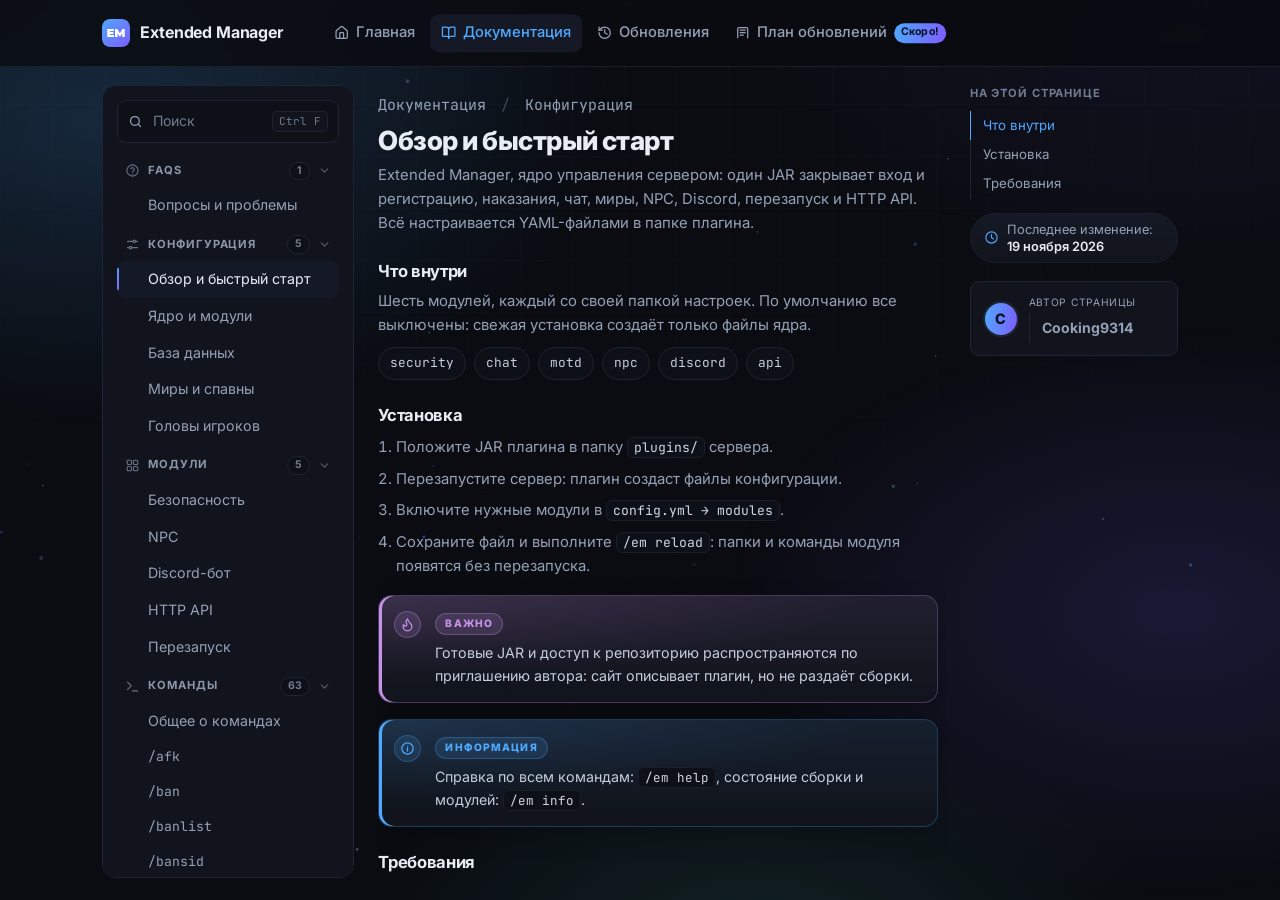
==== commit 6c7d0206: "Сайт 0.15.0: шаблоны ролевых команд переехали в main_messages.yml Разделы /me, /do, /roll и /try пок" ====
--- a/docs.html
+++ b/docs.html
@@ -3380,7 +3380,7 @@
                 <tr><th>Синтаксис</th><td><code>/me &lt;текст&gt;</code></td></tr>
                 </tbody></table>
               <div class="code-block code-cmd"><button class="copy-btn" type="button">Копировать</button><pre><code>/me достал ржавый меч</code></pre></div>
-              <p class="doc-file"><code class="doc-file-name">command_config.yml</code><span class="doc-file-path">commands.me и rp</span><a class="doc-file-link" href="#em-toggle">как устроен блок</a></p>
+              <p class="doc-file"><code class="doc-file-name">command_config.yml</code><span class="doc-file-path">commands.me и rp.radius</span><a class="doc-file-link" href="#em-toggle">как устроен блок</a></p>
               <div class="code-block"><button class="copy-btn" type="button">Копировать</button><pre><code>  me:
     enable: true
     aliases: []
@@ -3392,16 +3392,19 @@
         type: "permission"
 
 rp:
-  radius: 0
+  radius: 0</code></pre></div>
+              <p class="doc-file"><code class="doc-file-name">main_messages.yml</code><span class="doc-file-path">rp</span></p>
+              <div class="code-block"><button class="copy-btn" type="button">Копировать</button><pre><code>rp:
   me: "&lt;gold&gt;*&lt;/gold&gt; &lt;white&gt;%em_player%&lt;/white&gt; &lt;gray&gt;%em_message%&lt;/gray&gt; &lt;gold&gt;*&lt;/gold&gt;"</code></pre></div>
+              <div class="callout callout-note"><p>До 0.15.0 шаблоны <code>rp.me</code>, <code>rp.do</code>, <code>rp.roll</code>, <code>rp.try-success</code> и <code>rp.try-failure</code> стояли в файле <code>command_config.yml</code>. Автообновление переносит ваш текст в <code>main_messages.yml</code>, а неотредактированные значения заменяет новыми, прежняя копия файла остаётся в <code>extendedmanager/backups/</code>. Номер конфигурации <code>command_config.yml</code> стал 13, <code>main_messages.yml</code> стал 20.</p></div>
               <dl class="doc-keys">
                 <dt><code>enable</code></dt><dd>Включает команду. <code>false</code> отвечает сообщением <code>command-disabled</code> и убирает <code>/me</code> из <code>/em help</code> и из автодополнения Tab.</dd>
                 <dt><code>aliases</code></dt><dd>Дополнительные имена: список вроде <code>["emo"]</code> вызывает <code>/me</code> и по слову <code>/emo</code>. Имена из <code>plugin.yml</code> работают всегда, а свои алиасы применяет сам плагин, поэтому хватает <code>/em reload</code>.</dd>
                 <dt><code>cooldown.enable</code></dt><dd>Включает задержку между запусками <code>/me</code> одним игроком.</dd>
                 <dt><code>cooldown.duration</code></dt><dd>Сколько секунд ждать после запуска: <code>0</code> не ждать.</dd>
                 <dt><code>cooldown.bypass</code></dt><dd>Кто задержку пропускает. <code>name</code> это узел права, <code>type: permission</code> даёт проход по выданному праву, <code>type: OP</code> работает только у операторов сервера.</dd>
-                <dt><code>rp.radius</code></dt><dd>Кто видит строку: <code>0</code> это весь сервер, больше нуля игроки того же мира в квадрате радиуса от автора. Консоль читает все строки.</dd>
-                <dt><code>rp.me</code></dt><dd>Шаблон MiniMessage для действия от первого лица; <code>%em_player%</code> это ник автора, <code>%em_message%</code> его текст.</dd>
+                <dt><code>rp.radius</code></dt><dd>Кто видит строку: <code>0</code> это весь сервер, больше нуля игроки того же мира в квадрате радиуса от автора. Консоль читает все строки. Радиус общий у <code>/me</code>, <code>/do</code>, <code>/roll</code> и <code>/try</code>.</dd>
+                <dt><code>rp.me</code></dt><dd>Шаблон MiniMessage действия от первого лица в <code>main_messages.yml</code>: <code>%em_player%</code> это ник автора, <code>%em_message%</code> его текст.</dd>
               </dl>
             </section>
             <section class="doc-part doc-part-perm">
@@ -3426,7 +3429,7 @@
                 <tr><th>Синтаксис</th><td><code>/do &lt;текст&gt;</code></td></tr>
                 </tbody></table>
               <div class="code-block code-cmd"><button class="copy-btn" type="button">Копировать</button><pre><code>/do замок поддаётся ржавому ключу</code></pre></div>
-              <p class="doc-file"><code class="doc-file-name">command_config.yml</code><span class="doc-file-path">commands.do и rp</span><a class="doc-file-link" href="#em-toggle">как устроен блок</a></p>
+              <p class="doc-file"><code class="doc-file-name">command_config.yml</code><span class="doc-file-path">commands.do и rp.radius</span><a class="doc-file-link" href="#em-toggle">как устроен блок</a></p>
               <div class="code-block"><button class="copy-btn" type="button">Копировать</button><pre><code>  do:
     enable: true
     aliases: []
@@ -3438,7 +3441,9 @@
         type: "permission"
 
 rp:
-  radius: 0
+  radius: 0</code></pre></div>
+              <p class="doc-file"><code class="doc-file-name">main_messages.yml</code><span class="doc-file-path">rp</span></p>
+              <div class="code-block"><button class="copy-btn" type="button">Копировать</button><pre><code>rp:
   do: "&lt;gold&gt;*&lt;/gold&gt; &lt;gray&gt;%em_message%&lt;/gray&gt; &lt;dark_gray&gt;(&lt;/dark_gray&gt;&lt;white&gt;%em_player%&lt;/white&gt;&lt;dark_gray&gt;)&lt;/dark_gray&gt; &lt;gold&gt;*&lt;/gold&gt;"</code></pre></div>
               <dl class="doc-keys">
                 <dt><code>enable</code></dt><dd>Включает команду. <code>false</code> отвечает сообщением <code>command-disabled</code> и убирает <code>/do</code> из <code>/em help</code> и из автодополнения Tab.</dd>
@@ -3446,8 +3451,8 @@
                 <dt><code>cooldown.enable</code></dt><dd>Включает задержку между запусками <code>/do</code> одним игроком.</dd>
                 <dt><code>cooldown.duration</code></dt><dd>Сколько секунд ждать после запуска: <code>0</code> не ждать.</dd>
                 <dt><code>cooldown.bypass</code></dt><dd>Кто задержку пропускает. <code>name</code> это узел права, <code>type: permission</code> даёт проход по выданному праву, <code>type: OP</code> работает только у операторов сервера.</dd>
-                <dt><code>rp.radius</code></dt><dd>Кто видит строку: <code>0</code> это весь сервер, больше нуля игроки того же мира в квадрате радиуса от автора. Консоль читает все строки.</dd>
-                <dt><code>rp.do</code></dt><dd>Шаблон MiniMessage для обстановки; <code>%em_message%</code> текст игрока, <code>%em_player%</code> его ник.</dd>
+                <dt><code>rp.radius</code></dt><dd>Кто видит строку: <code>0</code> это весь сервер, больше нуля игроки того же мира в квадрате радиуса от автора. Консоль читает все строки. Радиус общий у <code>/me</code>, <code>/do</code>, <code>/roll</code> и <code>/try</code>.</dd>
+                <dt><code>rp.do</code></dt><dd>Шаблон MiniMessage обстановки в <code>main_messages.yml</code>: <code>%em_message%</code> текст игрока, <code>%em_player%</code> его ник.</dd>
               </dl>
             </section>
             <section class="doc-part doc-part-perm">
@@ -3486,17 +3491,19 @@
 
 rp:
   radius: 0
-  roll: "&lt;gray&gt;%em_player% выбросил &lt;white&gt;%em_value%&lt;/white&gt; &lt;dark_gray&gt;из&lt;/dark_gray&gt; &lt;white&gt;%em_max%&lt;/white&gt;&lt;/gray&gt;"
   max-roll: 1000000</code></pre></div>
+              <p class="doc-file"><code class="doc-file-name">main_messages.yml</code><span class="doc-file-path">rp</span></p>
+              <div class="code-block"><button class="copy-btn" type="button">Копировать</button><pre><code>rp:
+  roll: "&lt;gray&gt;%em_player% выбросил &lt;white&gt;%em_value%&lt;/white&gt; &lt;dark_gray&gt;из&lt;/dark_gray&gt; &lt;white&gt;%em_max%&lt;/white&gt;&lt;/gray&gt;"</code></pre></div>
               <dl class="doc-keys">
                 <dt><code>enable</code></dt><dd>Включает команду. <code>false</code> отвечает сообщением <code>command-disabled</code> и убирает <code>/roll</code> из <code>/em help</code> и из автодополнения Tab.</dd>
                 <dt><code>aliases</code></dt><dd>Дополнительные имена: список вроде <code>["dice"]</code> вызывает <code>/roll</code> и по слову <code>/dice</code>. Имена из <code>plugin.yml</code> работают всегда, а свои алиасы применяет сам плагин, поэтому хватает <code>/em reload</code>.</dd>
                 <dt><code>cooldown.enable</code></dt><dd>Включает задержку между запусками <code>/roll</code> одним игроком.</dd>
                 <dt><code>cooldown.duration</code></dt><dd>Сколько секунд ждать после запуска: <code>0</code> не ждать.</dd>
                 <dt><code>cooldown.bypass</code></dt><dd>Кто задержку пропускает. <code>name</code> это узел права, <code>type: permission</code> даёт проход по выданному праву, <code>type: OP</code> работает только у операторов сервера.</dd>
-                <dt><code>rp.radius</code></dt><dd>Кто видит строку: <code>0</code> это весь сервер, больше нуля игроки того же мира в квадрате радиуса от автора. Консоль читает все строки.</dd>
-                <dt><code>rp.roll</code></dt><dd>Шаблон броска: <code>%em_value%</code> выпавшее число, <code>%em_min%</code> и <code>%em_max%</code> границы, <code>%em_range%</code> ширина промежутка.</dd>
+                <dt><code>rp.radius</code></dt><dd>Кто видит строку: <code>0</code> это весь сервер, больше нуля игроки того же мира в квадрате радиуса от автора. Консоль читает все строки. Радиус общий у <code>/me</code>, <code>/do</code>, <code>/roll</code> и <code>/try</code>.</dd>
                 <dt><code>rp.max-roll</code></dt><dd>Наибольшая граница, и нижняя, и верхняя: значение не меньше 2. Ошибка <code>roll-invalid</code> показывает использование команды и этот максимум.</dd>
+                <dt><code>rp.roll</code></dt><dd>Шаблон броска в <code>main_messages.yml</code>: <code>%em_value%</code> выпавшее число, <code>%em_min%</code> и <code>%em_max%</code> границы, <code>%em_range%</code> ширина промежутка.</dd>
               </dl>
             </section>
             <section class="doc-part doc-part-perm">
@@ -3534,19 +3541,21 @@
 
 rp:
   radius: 0
+  try-chance: 50</code></pre></div>
+              <p class="doc-file"><code class="doc-file-name">main_messages.yml</code><span class="doc-file-path">rp</span></p>
+              <div class="code-block"><button class="copy-btn" type="button">Копировать</button><pre><code>rp:
   try-success: "&lt;gray&gt;%em_player% %em_message% &lt;green&gt;[Удачно]&lt;/green&gt;&lt;/gray&gt;"
-  try-failure: "&lt;gray&gt;%em_player% %em_message% &lt;red&gt;[Неудачно]&lt;/red&gt;&lt;/gray&gt;"
-  try-chance: 50</code></pre></div>
+  try-failure: "&lt;gray&gt;%em_player% %em_message% &lt;red&gt;[Неудачно]&lt;/red&gt;&lt;/gray&gt;"</code></pre></div>
               <dl class="doc-keys">
                 <dt><code>enable</code></dt><dd>Включает команду. <code>false</code> отвечает сообщением <code>command-disabled</code> и убирает <code>/try</code> из <code>/em help</code> и из автодополнения Tab.</dd>
                 <dt><code>aliases</code></dt><dd>Дополнительные имена: список вроде <code>["chance"]</code> вызывает <code>/try</code> и по слову <code>/chance</code>. Имена из <code>plugin.yml</code> работают всегда, а свои алиасы применяет сам плагин, поэтому хватает <code>/em reload</code>.</dd>
                 <dt><code>cooldown.enable</code></dt><dd>Включает задержку между запусками <code>/try</code> одним игроком.</dd>
                 <dt><code>cooldown.duration</code></dt><dd>Сколько секунд ждать после запуска: <code>0</code> не ждать.</dd>
                 <dt><code>cooldown.bypass</code></dt><dd>Кто задержку пропускает. <code>name</code> это узел права, <code>type: permission</code> даёт проход по выданному праву, <code>type: OP</code> работает только у операторов сервера.</dd>
-                <dt><code>rp.radius</code></dt><dd>Кто видит строку: <code>0</code> это весь сервер, больше нуля игроки того же мира в квадрате радиуса от автора. Консоль читает все строки.</dd>
-                <dt><code>rp.try-success</code></dt><dd>Шаблон удачного исхода.</dd>
-                <dt><code>rp.try-failure</code></dt><dd>Шаблон неудачного исхода.</dd>
+                <dt><code>rp.radius</code></dt><dd>Кто видит строку: <code>0</code> это весь сервер, больше нуля игроки того же мира в квадрате радиуса от автора. Консоль читает все строки. Радиус общий у <code>/me</code>, <code>/do</code>, <code>/roll</code> и <code>/try</code>.</dd>
                 <dt><code>rp.try-chance</code></dt><dd>Шанс успеха в процентах, от 0 до 100; по умолчанию 50.</dd>
+                <dt><code>rp.try-success</code></dt><dd>Шаблон удачного исхода в <code>main_messages.yml</code>.</dd>
+                <dt><code>rp.try-failure</code></dt><dd>Шаблон неудачного исхода там же. В оба шаблона подставляется <code>%em_chance%</code> с шансом успеха.</dd>
               </dl>
             </section>
             <section class="doc-part doc-part-perm">
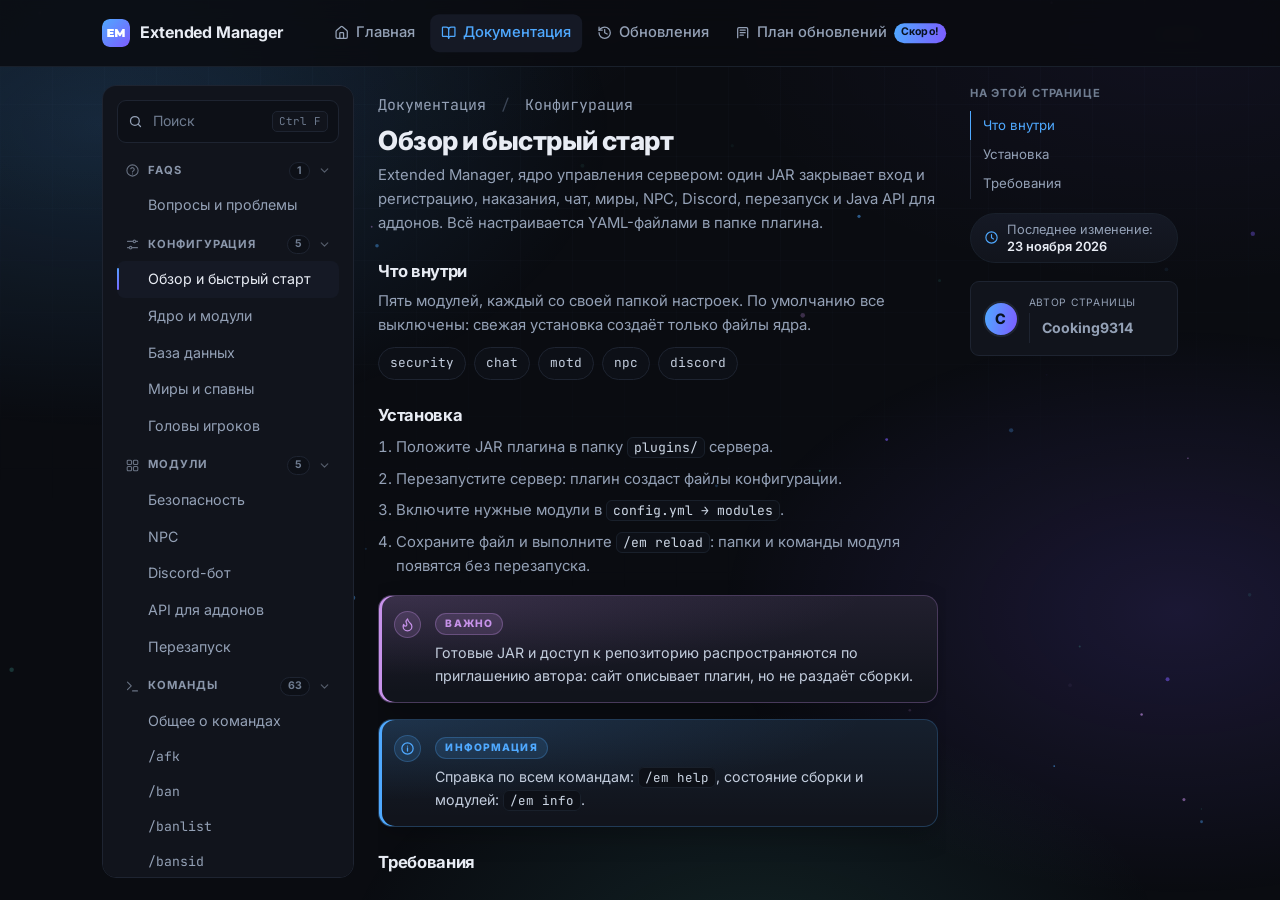
==== commit f023e0a7: "Сайт 0.15.1: раздел API переписан под Java слой для аддонов HTTP API и /em app удалены из плагина, в" ====
--- a/docs.html
+++ b/docs.html
@@ -4,17 +4,17 @@
 <meta charset="utf-8">
 <meta name="viewport" content="width=device-width, initial-scale=1">
 <title>Документация Extended Manager</title>
-<meta name="description" content="Документация Extended Manager: ядро и модули, база данных, прокси и сеть, безопасность, чат, MOTD, NPC, Discord-бот, HTTP API, перезапуск, справочник всех команд с правами и примерами, миры, оформление текста, интеграции, приложение и вопросы. Ключи YAML, значения по умолчанию и примеры.">
+<meta name="description" content="Документация Extended Manager: ядро и модули, база данных, прокси и сеть, безопасность, чат, MOTD, NPC, Discord-бот, Java API для аддонов, перезапуск, справочник всех команд с правами и примерами, миры, оформление текста, интеграции и вопросы. Ключи YAML, значения по умолчанию и примеры.">
 <meta name="theme-color" content="#0a0c11">
 <meta property="og:title" content="Документация Extended Manager: ключи конфигурации по модулям">
-<meta property="og:description" content="31 раздел: установка, ядро, база данных, прокси, безопасность, чат, MOTD, NPC, Discord, HTTP API, перезапуск, справочник команд, миры, текст, интеграции, приложение и FAQ. Поиск, оглавление и примеры YAML.">
+<meta property="og:description" content="30 разделов: установка, ядро, база данных, прокси, безопасность, чат, MOTD, NPC, Discord, API для аддонов, перезапуск, справочник команд, миры, текст, интеграции и FAQ. Поиск, оглавление и примеры YAML.">
 <meta property="og:type" content="website">
 <link rel="icon" href="data:image/svg+xml,%3Csvg xmlns='http://www.w3.org/2000/svg' viewBox='0 0 32 32'%3E%3Cdefs%3E%3ClinearGradient id='g' x1='0' y1='0' x2='1' y2='1'%3E%3Cstop offset='0' stop-color='%234fa9ff'/%3E%3Cstop offset='1' stop-color='%237d5cff'/%3E%3C/linearGradient%3E%3C/defs%3E%3Crect width='32' height='32' rx='8' fill='url(%23g)'/%3E%3Cpath d='M13.69%2020.63L6%2020.63L6%2011.37L13.52%2011.37L13.52%2013.73L9.07%2013.73L9.07%2014.81L12.98%2014.81L12.98%2017.06L9.07%2017.06L9.07%2018.27L13.69%2018.27L13.69%2020.63M17.74%2020.63L14.9%2020.63L14.9%2011.37L17.46%2011.37L20.47%2016.3L23.41%2011.37L25.97%2011.37L26%2020.63L23.16%2020.63L23.13%2016.41L21.12%2019.79L19.75%2019.79L17.74%2016.56L17.74%2020.63' fill='%23fff'/%3E%3C/svg%3E">
 <link rel="preconnect" href="https://fonts.googleapis.com">
 <link rel="preconnect" href="https://fonts.gstatic.com" crossorigin>
 <link rel="stylesheet" href="https://fonts.googleapis.com/css2?family=Inter:wght@400;500;600;700;800;900&family=JetBrains+Mono:wght@400;500;700&display=swap">
-<link rel="stylesheet" href="index.css?v=22">
-<script src="script.js?v=22" defer></script>
+<link rel="stylesheet" href="index.css?v=23">
+<script src="script.js?v=23" defer></script>
 </head>
 <body class="docs-page">
 
@@ -33,7 +33,7 @@
     </svg>
     </span>
     <span class="preloader-name">Extended Manager</span>
-    <span class="preloader-version">v0.15.0</span>
+    <span class="preloader-version">v0.15.1</span>
     <span class="preloader-bar"><i id="preloader-bar-fill"></i></span>
     <span class="preloader-meta"><span class="preloader-tip" id="preloader-tip">ядро</span><span class="preloader-pct" id="preloader-pct">0%</span></span>
   </div>
@@ -99,14 +99,13 @@
             <button class="docs-link" type="button" data-doc="security">Безопасность</button>
             <button class="docs-link" type="button" data-doc="npc">NPC</button>
             <button class="docs-link" type="button" data-doc="discord">Discord-бот</button>
-            <button class="docs-link" type="button" data-doc="api">HTTP API</button>
+            <button class="docs-link" type="button" data-doc="api">API для аддонов</button>
             <button class="docs-link" type="button" data-doc="restart">Перезапуск</button>
             <p class="docs-group">Команды</p>
             <button class="docs-link" type="button" data-doc="cmd-rules">Общее о командах</button>
 <p class="docs-group">Интеграции</p>
             <button class="docs-link" type="button" data-doc="proxy">Прокси и сеть</button>
             <button class="docs-link" type="button" data-doc="hooks">Сторонние плагины</button>
-            <button class="docs-link" type="button" data-doc="app">Приложение</button>
             <p class="docs-group">Сообщения</p>
             <button class="docs-link" type="button" data-doc="chat">Чат и рассылка</button>
             <button class="docs-link" type="button" data-doc="adminaction">Действия администрации</button>
@@ -121,12 +120,12 @@
           <article class="doc is-active" id="doc-start" data-group="Конфигурация">
             <p class="doc-crumbs">Документация <span>/</span> Конфигурация</p>
             <h2>Обзор и быстрый старт</h2>
-            <p class="doc-lead">Extended Manager, ядро управления сервером: один JAR закрывает вход и регистрацию, наказания, чат, миры, NPC, Discord, перезапуск и HTTP API. Всё настраивается YAML-файлами в папке плагина.</p>
+            <p class="doc-lead">Extended Manager, ядро управления сервером: один JAR закрывает вход и регистрацию, наказания, чат, миры, NPC, Discord, перезапуск и Java API для аддонов. Всё настраивается YAML-файлами в папке плагина.</p>
 
             <h3 id="start-modules">Что внутри</h3>
-            <p>Шесть модулей, каждый со своей папкой настроек. По умолчанию все выключены: свежая установка создаёт только файлы ядра.</p>
+            <p>Пять модулей, каждый со своей папкой настроек. По умолчанию все выключены: свежая установка создаёт только файлы ядра.</p>
             <ul class="chips">
-              <li>security</li><li>chat</li><li>motd</li><li>npc</li><li>discord</li><li>api</li>
+              <li>security</li><li>chat</li><li>motd</li><li>npc</li><li>discord</li>
             </ul>
 
             <h3 id="start-install">Установка</h3>
@@ -144,7 +143,7 @@
             <h3 id="start-req">Требования</h3>
             <table class="req">
               <tbody>
-                <tr><th>Сервер</th><td>Bukkit, Spigot, Paper или Purpur 26.3; для 26.2 есть отдельная сборка того же 0.15.0</td></tr>
+                <tr><th>Сервер</th><td>Bukkit, Spigot, Paper или Purpur 26.3; для 26.2 есть отдельная сборка того же 0.15.1</td></tr>
                 <tr><th>Java</th><td>25 или новее на сервере</td></tr>
                 <tr><th>Прокси</th><td>BungeeCord, Waterfall или Velocity с адаптером ExtendedManager</td></tr>
                 <tr><th>База</th><td>SQLite без настройки; MySQL, MariaDB или PostgreSQL: для сети серверов</td></tr>
@@ -155,14 +154,13 @@
   chat: true
   motd: true
   npc: false
-  discord: false
-  api: false</code></pre></div>
+  discord: false</code></pre></div>
           </article>
 
           <article class="doc" id="doc-core" data-group="Конфигурация">
             <p class="doc-crumbs">Документация <span>/</span> Конфигурация</p>
             <h2>Ядро и модули</h2>
-            <p class="doc-lead">Файл <code>config.yml</code> главный: модули, префикс, интеграции, рассылка, AFK, привилегии, геолокация, прокси, сеть, API и база данных.</p>
+            <p class="doc-lead">Файл <code>config.yml</code> главный: модули, префикс, интеграции, рассылка, AFK, привилегии, геолокация, прокси, сеть и база данных.</p>
 
             <h3 id="core-modules">Модули</h3>
             <p>Ключ <code>modules</code> решает, какие папки и файлы создаются и какие команды работают. Выключенный модуль отвечает сообщением <code>module-disabled</code>, его файлы не читаются и не удаляются.</p>
@@ -171,9 +169,8 @@
   chat: false
   motd: false
   npc: false
-  discord: false
-  api: false</code></pre></div>
-            <div class="callout callout-note"><p>С 0.15.0 <code>utils</code> больше не модуль: планировщик перезапуска и <code>/em restart</code> работают всегда, а ключ <code>modules.utils</code> автообновление убирает из файла. Модулей шесть.</p></div>
+  discord: false</code></pre></div>
+            <div class="callout callout-note"><p>С 0.15.0 <code>utils</code> больше не модуль: планировщик перезапуска и <code>/em restart</code> работают всегда, а ключ <code>modules.utils</code> автообновление убирает из файла. С 0.15.1 модуля <code>api</code> тоже нет: HTTP API и его ключ удалены, а Java API для аддонов работает независимо от <code>modules</code>. Модулей пять.</p></div>
 
             <h3 id="core-keys">Основные секции</h3>
             <table class="req req-wide">
@@ -220,7 +217,7 @@
     password: ""
     use-ssl: false</code></pre></div>
             <h3 id="db-tables">Таблицы</h3>
-            <p>Плагин сам ведёт схему: при старте и после <code>/em reload</code> он сравнивает номер схемы в таблице <code>&lt;префикс&gt;meta</code> со своим и добирает недостающие таблицы и колонки. В 0.15.0 номер схемы 14.</p>
+            <p>Плагин сам ведёт схему: при старте и после <code>/em reload</code> он сравнивает номер схемы в таблице <code>&lt;префикс&gt;meta</code> со своим и добирает недостающие таблицы и колонки. В 0.15.1 номер схемы 15, она убирает запись <code>api_key</code>.</p>
             <table class="req req-wide">
               <tbody>
                 <tr><th><code>accounts</code></th><td>аккаунты игроков: пароль Argon2id, SID мультиаккаунта, IP, дата последнего входа</td></tr>
@@ -231,7 +228,7 @@
                 <tr><th><code>auth_sessions</code></th><td>сессии входа: в общей базе их видят все серверы сети</td></tr>
                 <tr><th><code>inventories</code></th><td>снимки инвентаря для <code>/invsee</code> и <code>/trade</code></td></tr>
                 <tr><th><code>playtime</code></th><td>наигранное время по суткам, из него собран <code>/toponline</code> (0.15.0)</td></tr>
-                <tr><th><code>meta</code></th><td>номер схемы и ключ приложения</td></tr>
+                <tr><th><code>meta</code></th><td>номер схемы; до 0.15.1 здесь же лежал ключ HTTP API, схема 15 удалила эту запись</td></tr>
               </tbody>
             </table>
             <div class="callout callout-note"><p>Без базы таблица <code>playtime</code> не заводится: <code>/toponline</code> считает только нынешний онлайн и пишет в журнал предупреждение <code>toponline.memory</code>.</p></div>
@@ -387,7 +384,7 @@
               <dt><code>console</code></dt><dd>Дублировать ли каждую строку в консоль сервера.</dd>
               <dt><code>prefix-enabled</code></dt><dd>Ставить ли префикс перед сообщениями. По умолчанию выключен: действие и так начинается с имени администратора.</dd>
               <dt><code>prefix</code></dt><dd>Сам префикс, MiniMessage или старые коды <code>&amp;</code>. Работает и для текстов из <code>target</code>.</dd>
-              <dt><code>console-name</code></dt><dd>Имя для <code>%em_admin_name%</code>, когда действие выполняет консоль: команда с консоли, HTTP API или приложение.</dd>
+              <dt><code>console-name</code></dt><dd>Имя для <code>%em_admin_name%</code>, когда действие выполняет консоль: команда с консоли или вызов аддона через Java API.</dd>
               <dt><code>default-reason</code></dt><dd>Чем заменять <code>%em_reason%</code>, когда причину не указали.</dd>
               <dt><code>duration-forever</code></dt><dd>Что подставлять в <code>%em_duration%</code> у бессрочных наказаний и привилегий.</dd>
             </dl>
@@ -497,7 +494,7 @@
               </tbody>
             </table>
             <div class="callout callout-important"><p>Сообщение из <code>target</code> доходит всегда: и при <code>enabled: false</code>, и когда администратор в vanish. Игрок должен знать, что с ним сделали, даже если сотрудники об этом не узнают.</p></div>
-            <p>Нет строки в <code>target</code>, цель о действии отдельно не узнаёт: остаётся только общий чат. Префикс из <code>prefix</code> ставится и перед этими текстами, если <code>prefix-enabled: true</code>. Действия консоли и API цели в сети не имеют, поэтому <code>target</code> они не пишут.</p>
+            <p>Нет строки в <code>target</code>, цель о действии отдельно не узнаёт: остаётся только общий чат. Префикс из <code>prefix</code> ставится и перед этими текстами, если <code>prefix-enabled: true</code>. Действия консоли и аддона цели в сети не имеют, поэтому <code>target</code> они не пишут.</p>
 
             <h3 id="adminaction-see">Кто видит сообщения</h3>
             <div class="doc-perms">
@@ -636,37 +633,184 @@
 
           <article class="doc" id="doc-api" data-group="Модули">
             <p class="doc-crumbs">Документация <span>/</span> Модули</p>
-            <h2>HTTP API</h2>
-            <p class="doc-lead">Модуль <code>api</code> поднимает HTTP API для приложения управления: игроки, аккаунты, скины, инвентарь, чтение базы, консоль и SSE-потоки событий.</p>
-
-            <h3 id="api-start">Запуск</h3>
-            <p>Требуется Paper или Purpur. Адрес и порт живут в секции <code>api</code> файла <code>config.yml</code>, включается модуль ключом <code>modules.api</code>.</p>
-            <div class="code-block"><button class="copy-btn" type="button">Копировать</button><pre><code>api:
-  host: "127.0.0.1"
-  port: 25590</code></pre></div>
-
-            <h3 id="api-key">Ключ доступа</h3>
-            <p>Ключ генерируется один раз при первом запуске модуля: 48 символов, 288 бит энтропии. Ключ хранится в таблице <code>&lt;префикс&gt;meta</code>, поэтому переживает рестарты и перенос конфига. Показать его может только <code>/em app key</code>; в файлы и журнал ключ не попадает. Запросы сверяются по SHA3-512.</p>
-            <div class="callout callout-danger">
-              <p>HTTP не шифруется: подключайтесь через localhost, VPN или SSH-туннель. Маршруты <code>/api/v1/*</code> требуют заголовок <code>Authorization: Bearer &lt;ключ&gt;</code>.</p>
-            </div>
-
-            <h3 id="api-routes">Маршруты</h3>
+            <h2>API для аддонов</h2>
+            <p class="doc-lead">С 0.15.1 вместо HTTP API плагин отдаёт Java слой <code>ru.extendedmanager.api</code>: фасад <code>ExtendedManagerApi</code>, четырнадцать сервисов, двенадцать публичных событий и две точки расширения для своих плейсхолдеров и команд. Своего файла у слоя нет, он включён всегда и не зависит от секции <code>modules</code>.</p>
+
+            <h3 id="api-connect">Как подключиться</h3>
+            <ol class="steps">
+              <li>Положите JAR Extended Manager в <code>libs/</code> своего аддона и объявите зависимость со scope <code>provided</code>.</li>
+              <li>Допишите в <code>plugin.yml</code> строку <code>depend: [ExtendedManager]</code>: плагин загрузится раньше, и слой будет готов к моменту <code>onEnable</code>.</li>
+              <li>Возьмите фасад <code>ExtendedManagerApi.get()</code> или <code>ExtendedManagerApi.of(plugin)</code> и работайте через сервисы.</li>
+            </ol>
+            <p>Репозиторий плагина приватен, артефакта в Maven Central нет. Файл сначала ставят в локальный репозиторий командой <code>mvn install:install-file</code> с аргументами <code>-Dfile</code>, <code>-DgroupId=ru.extendedmanager</code>, <code>-DartifactId=ExtendedManager</code>, <code>-Dversion</code> и <code>-Dpackaging=jar</code>, либо указывают <code>system</code> с <code>systemPath</code> на <code>libs/</code>.</p>
+            <div class="code-block"><button class="copy-btn" type="button">Копировать</button><pre><code>&lt;dependency&gt;
+    &lt;groupId&gt;ru.extendedmanager&lt;/groupId&gt;
+    &lt;artifactId&gt;ExtendedManager&lt;/artifactId&gt;
+    &lt;version&gt;0.15.1&lt;/version&gt;
+    &lt;scope&gt;provided&lt;/scope&gt;
+&lt;/dependency&gt;</code></pre></div>
+            <div class="code-block"><button class="copy-btn" type="button">Копировать</button><pre><code>ExtendedManagerApi api = ExtendedManagerApi.get();      // null, если плагина нет
+ExtendedManagerApi api = ExtendedManagerApi.of(Bukkit.getPluginManager()
+        .getPlugin("ExtendedManager"));                 // то же через Plugin</code></pre></div>
             <table class="req req-wide">
               <tbody>
-                <tr><th><code>/health</code></th><td>Состояние сервера и отсчёта перезапуска</td></tr>
-                <tr><th><code>/api/v1/server/restart</code></th><td>Запуск и отмена отсчёта перезапуска телом <code>{"action":"schedule","minutes":5}</code></td></tr>
-                <tr><th>игроки</th><td>Список, скины, действия и инвентарь</td></tr>
-                <tr><th>аккаунты</th><td>Привязки адресов, история наказаний</td></tr>
-                <tr><th>база и консоль</th><td>Чтение таблиц и команды консоли, поток журнала через SSE</td></tr>
+                <tr><th><code>get()</code></th><td>Фасад работающего плагина; <code>null</code>, если Extended Manager на сервере нет</td></tr>
+                <tr><th><code>of(plugin)</code></th><td>То же по объекту <code>Plugin</code>: удобно в <code>onEnable</code>, где аддон ищет плагин через менеджер</td></tr>
+                <tr><th><code>api.version()</code></th><td>Версия плагина</td></tr>
+                <tr><th><code>api.plugin()</code></th><td>Сам объект плагина Extended Manager</td></tr>
               </tbody>
             </table>
+            <div class="callout callout-info">
+              <p>Слой создаётся один раз вместе с Extended Manager и снимает всё, что зарегистрировали аддоны, при своём выключении. Каждый метод ведёт тот же менеджер плагина, что и одноимённая команда, поэтому публикация в чат, запись в базу, сброс кэша предупреждений и причина кика остаются целыми: аддон не пишет в таблицы и не собирает строки сам.</p>
+            </div>
+
+            <h3 id="api-threads">Правила потоков</h3>
+            <table class="req req-wide">
+              <tbody>
+                <tr><th>Только главный поток</th><td><code>restart().schedule</code> и <code>cancel</code>, <code>commands().register</code> и <code>unregister</code>, <code>placeholders().register</code> и <code>unregister</code></td></tr>
+                <tr><th>Главный поток</th><td><code>players()</code>, <code>statuses()</code>, <code>chat()</code>, <code>inventories().capture</code>: это объекты Bukkit</td></tr>
+                <tr><th>Любой поток</th><td><code>accounts()</code>, <code>punishments()</code>, <code>mutes()</code>, <code>warnings()</code>, <code>playtime()</code>, <code>discord()</code>, <code>server()</code> и <code>restart().state()</code>. Ждущий запрос к базе в главном потоке остановит сервер</td></tr>
+                <tr><th>Вне главного потока</th><td><code>accounts().checkPassword</code> и <code>setPassword</code>: Argon2id считает десятки миллисекунд</td></tr>
+              </tbody>
+            </table>
+            <div class="callout callout-note"><p>Отсутствующее значение отдаётся <code>Optional.empty()</code>, пустым списком или <code>false</code>: <code>null</code> не возвращает ни один метод чтения.</p></div>
+
+            <h3 id="api-services">Сервисы</h3>
+            <p>Фасад отдаёт четырнадцать сервисов, по одному на половину плагина. Общей цели у наказаний и действий служит record <code>Target</code> с <code>uuid</code>, <code>name</code>, <code>sid</code> и удобными <code>display()</code>, <code>online()</code>, <code>player()</code>.</p>
+            <table class="req req-wide">
+              <tbody>
+                <tr><th><code>players()</code></th><td><code>byUuid</code>, <code>byName</code>, <code>online</code>, <code>onlineCount</code>, <code>visibleTo</code> и <code>canSee</code> с учётом vanish, <code>resolve</code> и <code>selector</code> по нику, SID или селектору <code>@a</code>, <code>@p</code>, <code>@r</code>, <code>sidOf</code>, <code>isSid</code></td></tr>
+                <tr><th><code>accounts()</code></th><td><code>byUuid</code>, <code>byName</code>, <code>bySid</code>, <code>withSid</code> для мультиаккаунтов одного SID, <code>uuidOf</code>, <code>nameOf</code>, <code>sidOf</code>, <code>sidsOf</code>, <code>nextSid</code>, <code>setSid</code>, <code>registered</code>, <code>authenticated</code>, <code>authActive</code>, <code>sessionLastActive</code>, <code>checkPassword</code>, <code>setPassword</code>, <code>hashPassword</code>, <code>passwordAllowed</code>, <code>passwordMinLength</code></td></tr>
+                <tr><th><code>punishments()</code></th><td><code>ban</code> в двух формах, <code>banBySid</code>, <code>unban</code>, <code>active</code>, <code>activeOf</code>, <code>isBanned</code>, <code>byIp</code>, <code>historyOf</code>, <code>attachIp</code>, <code>kick</code>, <code>kickAll</code>, <code>durationText</code></td></tr>
+                <tr><th><code>mutes()</code></th><td><code>mute</code> в двух формах, <code>unmute</code>, <code>active</code>, <code>activeOf</code>, <code>isMuted</code>, <code>forget</code>; различает <code>Kind.TEXT</code> и <code>Kind.VOICE</code></td></tr>
+                <tr><th><code>warnings()</code></th><td><code>warn</code>, <code>unwarn</code> последнего или по номеру, <code>active</code>, <code>activeOf</code>, <code>count</code>, <code>forget</code></td></tr>
+                <tr><th><code>chat()</code></th><td><code>moduleEnabled</code>, <code>format</code>, <code>plain</code>, <code>send</code>, <code>sendFormatted</code>, <code>broadcast</code>, <code>say</code>, <code>adminChat</code>, <code>adminChatPrefix</code>, <code>actionBar</code>, <code>title</code> в двух формах, <code>adminAction</code>, <code>adminActionBy</code></td></tr>
+                <tr><th><code>statuses()</code></th><td><code>isVanished</code>, <code>toggleVanish</code>, <code>isVisibleTo</code>, <code>isAfk</code>, <code>toggleAfk</code>, <code>leaveAfk</code>, <code>afkTime</code>, <code>afkEnabled</code>, <code>isFrozen</code>, <code>freeze</code>, <code>unfreeze</code>, <code>isGod</code>, <code>toggleGod</code>, <code>isCloaked</code>, <code>cloak</code>, <code>uncloak</code>, <code>cloakedCount</code>, <code>ignite</code>, <code>extinguish</code></td></tr>
+                <tr><th><code>inventories()</code></th><td><code>available</code>, <code>capture</code>, <code>save</code>, <code>latest(name)</code> на 41 слот и 27 эндер-сундука, <code>describe</code>, константы <code>INVENTORY_SLOTS</code> и <code>ENDER_SLOTS</code></td></tr>
+                <tr><th><code>playtime()</code></th><td><code>available</code>, <code>top(period)</code> и <code>top(period, page)</code> с <code>Board</code>, <code>sinceDay</code>, <code>record</code>, <code>totalPlayers</code>; период берётся теми же строками, что и у <code>/toponline</code></td></tr>
+                <tr><th><code>discord()</code></th><td><code>available</code>, <code>linkOf</code>, <code>linkOfDiscord</code>, <code>accountOf</code>, <code>requestCode</code>, <code>cancelRequest</code>, <code>unlink</code>, <code>setTwoFactor</code>, <code>requiresTwoFactor</code>, <code>templates</code>, <code>publish(template, channelId, map)</code></td></tr>
+                <tr><th><code>restart()</code></th><td><code>available</code>, <code>enabled</code>, <code>schedule</code>, <code>cancel</code>, <code>state</code>, <code>maxMinutes</code>, <code>reason</code></td></tr>
+                <tr><th><code>server()</code></th><td><code>platform</code>, <code>minecraftVersion</code>, <code>pluginVersion</code>, <code>pluginAuthors</code>, <code>tps</code>, <code>tps1</code>, <code>uptimeMillis</code>, <code>uptimeText</code>, <code>onlineCount</code>, <code>maxPlayers</code>, <code>serverId</code>, <code>debugEnabled</code></td></tr>
+                <tr><th><code>placeholders()</code></th><td>свои <code>%em_*%</code>: <code>register</code>, <code>unregister</code>, <code>unregisterAll</code>, <code>keys</code>, <code>isRegistered</code>, <code>resolve</code></td></tr>
+                <tr><th><code>commands()</code></th><td>свои команды: <code>register</code>, <code>unregister</code>, <code>unregisterAll</code>, <code>names</code></td></tr>
+              </tbody>
+            </table>
+            <div class="callout callout-note"><p>Каждый сервис дополнительно отвечает <code>available()</code> там, где работу ограничивает выключенный модуль или недоступная база, и <code>enabled()</code> там, где ограничивает собственный конфиг сервиса.</p></div>
+
+            <h3 id="api-events">События</h3>
+            <p>Двенадцать событий пакета <code>ru.extendedmanager.api.event</code> шлются из главного потока и покрывают те же точки, что и команды плагина, поэтому порядок их появления не зависит от того, кто вызвал действие. У каждого есть <code>getHandlerList()</code>, слушать его можно обычным <code>@EventHandler</code>.</p>
+            <table class="req req-wide">
+              <tbody>
+                <tr><th><code>PlayerBanEvent</code></th><td>бан записан и игрок выброшен: <code>admin</code>, <code>target</code>, <code>name</code>, <code>sid</code>, <code>seconds</code>, <code>permanent()</code>, <code>reason</code></td></tr>
+                <tr><th><code>PlayerUnbanEvent</code></th><td><code>unban</code> снял записи: <code>admin</code>, <code>target</code>, <code>name</code>, <code>sid</code>, <code>removed</code></td></tr>
+                <tr><th><code>PlayerMuteEvent</code></th><td>мьют или гаг записан: <code>admin</code>, <code>target</code>, <code>name</code>, <code>sid</code>, <code>voice</code>, <code>seconds</code>, <code>permanent()</code>, <code>reason</code></td></tr>
+                <tr><th><code>PlayerUnmuteEvent</code></th><td><code>unmute</code> снял записи: <code>admin</code>, <code>target</code>, <code>name</code>, <code>voice</code>, <code>removed</code></td></tr>
+                <tr><th><code>PlayerWarnEvent</code></th><td>предупреждение выдано: <code>admin</code>, <code>target</code>, <code>name</code>, <code>sid</code>, <code>count</code>, <code>reason</code></td></tr>
+                <tr><th><code>PlayerUnwarnEvent</code></th><td>предупреждение снято: <code>admin</code>, <code>target</code>, <code>name</code>, <code>sid</code>, <code>removed</code></td></tr>
+                <tr><th><code>PlayerVanishEvent</code></th><td><code>vanish</code> переключён: <code>player</code>, <code>vanished</code></td></tr>
+                <tr><th><code>PlayerAfkEvent</code></th><td>вход в AFK и выход из него: <code>player</code>, <code>afk</code>, <code>manual</code>. Флаг различает команду игрока и переход по неактивности</td></tr>
+                <tr><th><code>PlayerFreezeEvent</code></th><td><code>freeze</code> переключён: <code>admin</code>, <code>player</code>, <code>frozen</code></td></tr>
+                <tr><th><code>AdminActionEvent</code></th><td>перед публикацией действия администрации в чат и Discord: <code>admin</code>, <code>target</code>, <code>key</code>, <code>message</code>. Отменяемое</td></tr>
+                <tr><th><code>ServerRestartScheduledEvent</code></th><td>отсчёт перезапуска начат командой, расписанием или аддоном: <code>admin</code>, <code>seconds</code>, <code>reason</code>, <code>scheduled</code></td></tr>
+                <tr><th><code>ServerRestartCanceledEvent</code></th><td>отсчёт снят, расписание остаётся: <code>admin</code>, <code>remainingSeconds</code>, <code>reason</code></td></tr>
+              </tbody>
+            </table>
+            <div class="callout callout-warn"><p><code>AdminActionEvent</code> даёт аддону снять или переписать сообщение <code>admin_actions</code>. Отменённое событие не уходит ни в чат, ни в Discord, но само действие над игроком остаётся, а личное сообщение цели из секции <code>target</code> приходит независимо от отмены.</p></div>
+
+            <h3 id="api-placeholders">Свои плейсхолдеры</h3>
+            <div class="code-block"><button class="copy-btn" type="button">Копировать</button><pre><code>api.placeholders().register(this, "rank_score", (player, argument) -&gt;
+        player == null ? "" : String.valueOf(score(player.getUniqueId())));</code></pre></div>
+            <ul>
+              <li>имя ключа: строчные буквы, цифры и подчёркивание от 2 до 32 символов, без <code>em_</code> и без знаков <code>%</code>, то есть <code>%em_rank_score%</code>;</li>
+              <li>аргумент после двоеточия (<code>%em_rank_score:nether</code>) приходит в <code>argument</code>, без него там пустая строка;</li>
+              <li>ключи ядра перекрыть нельзя: имена аддонов проверяются только в ветке <code>default</code>, поэтому <code>%em_sid%</code> остаётся значением Extended Manager;</li>
+              <li><code>null</code> и пустая строка означают «значения нет», токен остаётся в тексте;</li>
+              <li>при выключении Extended Manager слой снимает все регистрации сам, а при выключении аддона их обязан снять аддон: <code>unregisterAll(this)</code> в <code>onDisable()</code>.</li>
+            </ul>
+
+            <h3 id="api-commands">Свои команды</h3>
+            <div class="code-block"><button class="copy-btn" type="button">Копировать</button><pre><code>api.commands().register(this,
+        CommandsApi.Info.of("whois", "Карточка игрока"),
+        new CommandsApi.Handler() {
+            @Override
+            public boolean execute(CommandSender sender, String label, String[] args) {
+                if (args.length == 0) {
+                    return false;                  // Bukkit покажет usage
+                }
+                Target target = api.players().resolve(args[0]);
+                sender.sendMessage(target == null ? "Игрок не найден." : target.display());
+                return true;
+            }
+
+            @Override
+            public List&lt;String&gt; tab(CommandSender sender, String label, String[] args) {
+                return args.length == 1 ? List.of("Notch", "Steve") : List.of();
+            }
+        });</code></pre></div>
+            <table class="req req-wide">
+              <tbody>
+                <tr><th><code>Info.of(name, description)</code></th><td>команда без алиасов, прав и привязки к модулю</td></tr>
+                <tr><th>Полная форма</th><td><code>new CommandsApi.Info(name, description, usage, permission, aliases, module)</code></td></tr>
+                <tr><th><code>module</code></th><td>включён ли модуль Extended Manager; пустая строка означает «работает всегда», выключенный модуль отвечает своим текстом</td></tr>
+                <tr><th><code>command_config.yml</code></th><td>блок команды работает и для команды аддона: <code>enable</code> и задержка <code>cooldown</code> с обходным правом <code>extendedmanager.command.&lt;имя&gt;.cooldown.bypass</code>; алиасы берёт <code>Info</code></td></tr>
+                <tr><th><code>permission</code></th><td>право из <code>plugin.yml</code> аддона</td></tr>
+              </tbody>
+            </table>
+            <p>Имя команды: строчные буквы, цифры и подчёркивание от 2 до 32 символов, свободное в реестре Bukkit и не занятое самим Extended Manager. Команда попадает в реестр под своим именем и вызывается как <code>/whois</code>; занятое имя не перезаписывается, <code>register</code> на нём возвращает <code>false</code>. Проверки модуля, блока команды и задержки плагин делает сам, дублировать их в аддоне не нужно. <code>unregister</code> и <code>unregisterAll(owner)</code> снимают команду без следа, а в <code>tab</code> плагин подставляет алиас, которым её позвали.</p>
+
+            <h3 id="api-minimal">Минимальный аддон</h3>
+            <div class="code-block"><button class="copy-btn" type="button">Копировать</button><pre><code>public final class MyAddon extends JavaPlugin {
+
+    private ExtendedManagerApi api;
+
+    @Override
+    public void onEnable() {
+        api = ExtendedManagerApi.of(getServer().getPluginManager()
+                .getPlugin("ExtendedManager"));
+        if (api == null) {
+            getLogger().severe("ExtendedManager не найден, аддон выключается.");
+            getServer().getPluginManager().disablePlugin(this);
+            return;
+        }
+        getServer().getPluginManager().registerEvents(new Listener() {
+            @EventHandler
+            public void onBan(PlayerBanEvent event) {
+                getServer().getConsoleSender().sendMessage("Забанен " + event.name());
+            }
+        }, this);
+    }
+
+    @Override
+    public void onDisable() {
+        if (api != null) {
+            api.commands().unregisterAll(this);
+            api.placeholders().unregisterAll(this);
+        }
+    }
+}</code></pre></div>
+
+            <h3 id="api-hidden">Чего слой не отдаёт</h3>
+            <ul class="chips">
+              <li>пароли и их хеши</li><li>поток консоли</li><li>правку конфигов</li><li>произвольные таблицы</li><li>HTTP</li>
+            </ul>
+            <table class="req req-wide">
+              <tbody>
+                <tr><th>Пароли и хеши</th><td>есть проверка и установка, но не сохранённое значение</td></tr>
+                <tr><th>Консоль и файлы</th><td>поток журнала, правка конфигурации и чтение произвольных таблиц остались у администратора, а не у аддона</td></tr>
+                <tr><th>HTTP</th><td>транспорта больше нет: <code>api.host</code>, <code>api.port</code> и ключ приложения удалены вместе с модулем <code>api</code></td></tr>
+              </tbody>
+            </table>
+            <div class="doc-perms">
+              <div class="doc-perm"><code>extendedmanager.command.app</code><span class="perm-scope">удалено в 0.15.1</span><p class="perm-desc">Прежнее право подкоманды <code>/em app</code>, которая показывала ключ HTTP API.</p></div>
+              <div class="doc-perm"><code>extendedmanager.command.api</code><span class="perm-scope">удалено в 0.15.1</span><p class="perm-desc">Прежнее право <code>/em api key</code> под тем же ключом доступа.</p></div>
+            </div>
+            <div class="callout callout-info"><p>Сервером по-прежнему командуют консоль, RCON и сами команды плагина. Проверить слой можно контрактом: <code>ApiContractTest</code> следит, что сервисы создаёт только плагин, у каждого события свой постоянный <code>HandlerList</code>, DTO не отдают наружу пароли и хеши, а классы удалённого HTTP API не возвращаются в сборку.</p></div>
           </article>
 
           <article class="doc" id="doc-restart" data-group="Модули">
             <p class="doc-crumbs">Документация <span>/</span> Модули</p>
             <h2>Перезапуск сервера</h2>
-            <p class="doc-lead">Остановка по расписанию, командой и из приложения: с предупреждениями, киками и сохранением миров. Файл: <code>utils/restart_config.yml</code>. С 0.15.0 перезапуск работает всегда, файл лежит в подпапке <code>utils</code> по соображениям совместимости.</p>
+            <p class="doc-lead">Остановка по расписанию, командой и из аддона: с предупреждениями, киками и сохранением миров. Файл: <code>utils/restart_config.yml</code>. С 0.15.0 перезапуск работает всегда, файл лежит в подпапке <code>utils</code> по соображениям совместимости.</p>
 
             <h3 id="restart-schedule">Расписание</h3>
             <p>Интервал в минутах и конкретные моменты вида <code>04:30</code>. Моменты, прошедшие до включения расписания, не догоняются пачкой.</p>
@@ -691,7 +835,7 @@
 
             <div class="callout callout-info"><p>Статус отсчёта показывает <code>/em restart status</code>, отмена запланированного перезапуска: <code>/em restart cancel</code>.</p></div>
             <h3 id="restart-run">Запуск отсчёта</h3>
-            <p>Три способа: планировщик по расписанию, команда <code>/em restart &lt;минуты|cancel|status&gt;</code> и API <code>POST /api/v1/server/restart</code>. Снятый вручную отсчёт повторно не всплывает.</p>
+            <p>Три способа: планировщик по расписанию, команда <code>/em restart &lt;минуты|cancel|status&gt;</code> и аддон через сервис <code>restart().schedule</code>. Причина отсчёта, заказанного аддоном, берётся из <code>messages.reason-api</code>. Снятый вручную отсчёт повторно не всплывает.</p>
           </article>
 
           <article class="doc" id="doc-cmd-rules" data-group="Команды">
@@ -712,7 +856,7 @@
           <article class="doc" id="doc-cmd-em" data-group="Команды">
             <p class="doc-crumbs">Документация <span>/</span> Команды</p>
             <h2>/em: ядро плагина</h2>
-            <p class="doc-lead">Служебная команда ядра: справка, состояние сборки, модули, интеграции, перезагрузка конфигов, база, ключ приложения и перезапуск сервера. Алиас <code>/extendedmanager</code>.</p>
+            <p class="doc-lead">Служебная команда ядра: справка, состояние сборки, модули, интеграции, перезагрузка конфигов, база и перезапуск сервера. Алиас <code>/extendedmanager</code>.</p>
             <h3 id="em-help">/em help</h3>
             <section class="doc-part doc-part-desc">
               <h4 class="doc-part-name">Описание</h4>
@@ -738,14 +882,14 @@
             <h3 id="em-info">/em info</h3>
             <section class="doc-part doc-part-desc">
               <h4 class="doc-part-name">Описание</h4>
-              <p>Состояние сборки: версия плагина и ядра, аптайм, игроки, включённые модули и интеграции, тип базы, адрес HTTP API, прокси-сеть и настройки голов из <code>player_heads</code>.</p>
+              <p>Состояние сборки: версия плагина и ядра, Java и её поставщик, аптайм, игроки и миры, авторы, включённые модули и интеграции, тип базы, прокси-сеть и настройки голов из <code>player_heads</code>. Строки с адресом HTTP API в списке нет: модуль удалён в 0.15.1.</p>
             </section>
             <section class="doc-part doc-part-set">
               <h4 class="doc-part-name">Настройка</h4>
               <table class="req req-wide"><tbody>
                 <tr><th>Синтаксис</th><td><code>/em info</code></td></tr>
                 <tr><th>Модули</th><td>Сколько модулей включено и какие выключены</td></tr>
-                <tr><th>API</th><td>Включён ли модуль, адрес и порт, есть ли ключ в базе</td></tr>
+                <tr><th>Интеграции</th><td>Работающие мягкие хуки: тот же список, что у <code>/em hooks</code></td></tr>
                 <tr><th>Сеть</th><td>Режим из <code>network.mode</code> и имя сервера</td></tr>
                 </tbody></table>
               <div class="code-block code-cmd"><button class="copy-btn" type="button">Копировать</button><pre><code>/em info</code></pre></div>
@@ -851,26 +995,6 @@
               <h4 class="doc-part-name">Права</h4>
               <div class="doc-perms">
                 <div class="doc-perm"><code>extendedmanager.command.db</code><span class="perm-scope is-op">по умолчанию у операторов</span><p class="perm-desc">Доступ к команде /em db (состояние базы, экспорт и импорт)</p></div>
-              </div>
-            </section>
-            <h3 id="em-app">/em app key</h3>
-            <section class="doc-part doc-part-desc">
-              <h4 class="doc-part-name">Описание</h4>
-              <p>Показывает ключ HTTP API для приложения. С 0.14.1 подкоманда называется <code>app</code>: ключ служит клиенту плагина, а не стороннему скрипту. Ключ генерируется один раз, хранится в базе и не попадает в файлы и журнал; сверка запросов идёт по SHA3-512.</p>
-            </section>
-            <section class="doc-part doc-part-set">
-              <h4 class="doc-part-name">Настройка</h4>
-              <table class="req req-wide"><tbody>
-                <tr><th>Синтаксис</th><td><code>/em app key</code></td></tr>
-                <tr><th>Прежнее имя</th><td><code>/em api key</code> и право <code>extendedmanager.command.api</code> продолжают работать</td></tr>
-                </tbody></table>
-              <div class="code-block code-cmd"><button class="copy-btn" type="button">Копировать</button><pre><code>/em app key</code></pre></div>
-              <div class="callout callout-danger"><p>Ключ видит только отправитель команды. Не публикуйте его: это полный доступ к API сервера.</p></div>
-            </section>
-            <section class="doc-part doc-part-perm">
-              <h4 class="doc-part-name">Права</h4>
-              <div class="doc-perms">
-                <div class="doc-perm"><code>extendedmanager.command.app</code><span class="perm-scope is-op">по умолчанию у операторов</span><p class="perm-desc">Доступ к команде /em app (ключ приложения для HTTP API)</p></div>
               </div>
             </section>
             <h3 id="em-restart">/em restart</h3>
@@ -4011,7 +4135,7 @@
   inline: true
   hat: true</code></pre></div>
             <h3 id="head-inline">Голова компонентом</h3>
-            <p>В формат сообщения попадает тег <code>&lt;em_playerhead:имя&gt;</code>, а ядро превращает его в компонент головы. Скин онлайн-игрока берётся из профиля Paper, для игрока не в сети используется кэш, а если текстур в кэше нет, остаются имя или UUID и клиент дорисует скин сам. Где компонент недоступен: PlaceholderAPI, TAB, HTTP API и ядра без Adventure 5 получают прежнюю ссылку, поэтому форматы чата прежних версий продолжают работать.</p>
+            <p>В формат сообщения попадает тег <code>&lt;em_playerhead:имя&gt;</code>, а ядро превращает его в компонент головы. Скин онлайн-игрока берётся из профиля Paper, для игрока не в сети используется кэш, а если текстур в кэше нет, остаются имя или UUID и клиент дорисует скин сам. Где компонент недоступен: PlaceholderAPI, TAB и ядра без Adventure 5 получают прежнюю ссылку, поэтому форматы чата прежних версий продолжают работать.</p>
             <div class="callout callout-note"><p>Голова остаётся ссылкой там, где текст не проходит через чат плагина: в голограммах NPC и в рассылках сторонних плагинов.</p></div>
             <h3 id="head-placeholders">Плейсхолдеры</h3>
             <p>Без аргумента берётся игрок, к которому обращён плейсхолдер; после двоеточия можно написать имя или uuid: <code>%em_playerhead:Notch%</code>, <code>%em_playerhead:59c987a2-4ef3-48e5-a291-00abe9ca8f12%</code>. Ссылка собирается как <code>база/&lt;имя или uuid&gt;/&lt;размер&gt;.png</code>, поэтому <code>%em_playerhead%</code> отдаёт <code>https://mc-heads.net/avatar/59c987a2-4ef3-48e5-a291-00abe9ca8f12/8.png</code>, а <code>%em_playerbody%</code> ведёт к <code>https://mc-heads.net/player/59c987a2-4ef3-48e5-a291-00abe9ca8f12/16.png</code>. Работают плейсхолдеры там же, где и остальные <code>%em_*%</code>: форматы чата и админ-чата, рассылки, предупреждения о перезапуске, голограммы NPC, TAB и PlaceholderAPI. Полный список ключей в разделе <a href="#doc-placeholders">«Плейсхолдеры»</a>.</p>
@@ -4377,36 +4501,10 @@
             <p><code>/setrank</code> и <code>/givedonate</code> требуют LuckPerms. Режим <code>ranks.mode: api</code> назначает группу через API, а <code>command</code> выполняет консольную команду из шаблона <code>ranks.command</code>. Оформление покупки задаёт секция <code>ranks.donate</code>.</p>
           </article>
 
-          <article class="doc" id="doc-app" data-group="Интеграции">
-            <p class="doc-crumbs">Документация <span>/</span> Интеграции</p>
-            <h2>Приложение управления</h2>
-            <p class="doc-lead">Extended Manager App для Windows подключается к HTTP API плагина и показывает сервер в реальном времени. Само приложение распространяется отдельно от плагина.</p>
-
-            <h3 id="app-connect">Подключение</h3>
-            <ol class="steps">
-              <li>Включите модуль <code>modules.api: true</code> и выполните <code>/em reload</code> (нужен Paper или Purpur).</li>
-              <li>Задайте адрес и порт в <code>config.yml → api</code> (по умолчанию <code>127.0.0.1:25590</code>).</li>
-              <li>Покажите ключ командой <code>/em app key</code> и скопируйте его.</li>
-              <li>В приложении добавьте сервер: адрес, порт и ключ доступа.</li>
-            </ol>
-            <div class="callout callout-danger">
-              <p>HTTP не шифруется: подключайтесь через localhost, VPN или SSH-туннель. Ключ передаётся в заголовке <code>Authorization: Bearer</code> и сверяется по SHA3-512. Подробнее в разделе «HTTP API».</p>
-            </div>
-
-            <h3 id="app-features">Возможности</h3>
-            <ul class="chips">
-              <li>живая консоль и события</li><li>игроки и скины</li><li>аккаунты</li><li>инвентарь</li><li>чтение базы</li><li>аналитика</li><li>перезапуск</li>
-            </ul>
-            <p>Консоль и события идут через SSE-потоки, игроки и скины идут через маршруты <code>/api/v1/*</code>, чтение базы и инвентарь через соответствующие маршруты API.</p>
-
-            <h3 id="app-multi">Несколько серверов</h3>
-            <p>Серверы сети за Velocity или BungeeCord добавляются в одно окно: у каждого свой адрес и ключ. Присутствие и кросс-серверные сессии настраиваются на стороне плагина, раздел «Прокси и сеть».</p>
-          </article>
-
           <article class="doc" id="doc-faq" data-group="FAQs">
             <p class="doc-crumbs">Документация <span>/</span> FAQs</p>
             <h2>Вопросы и проблемы</h2>
-            <p class="doc-lead">Частые вопросы по установке, модулям, прокси, API и наказаниям.</p>
+            <p class="doc-lead">Частые вопросы по установке, модулям, прокси, API для аддонов и наказаниям.</p>
 
             <div class="callout callout-note"><p>Если ответа нет, начните с <code>/em info</code> и <code>/em hooks</code>: они показывают версию, модули и состояние интеграций.</p></div>
             <h3 id="faq-module">Команда отвечает module-disabled</h3>
@@ -4415,15 +4513,16 @@
             <h3 id="faq-proxy">Вход по IP ошибается за прокси</h3>
             <p>Без включённой поддержки прокси сервер видит адрес машины-прокси вместо адресов игроков. Включите поддержку прокси в <code>spigot.yml</code> (<code>bungeecord: true</code> для BungeeCord и Waterfall) и передачу адресов на Velocity (<code>forwarding</code> в <code>velocity.toml</code>). Плагин сверяет это при <code>proxy.check-server-config: true</code>.</p>
 
-            <h3 id="faq-api">Приложение не подключается к API</h3>
-            <p>Проверьте: модуль <code>api</code> включён, сервер на Paper или Purpur, адрес и порт в <code>config.yml → api</code> совпадают с настройками приложения, порт не закрыт firewall. Ключ показывается командой <code>/em app key</code>. HTTP не шифруется: используйте localhost, VPN или SSH-туннель.</p>
+            <h3 id="faq-api">ExtendedManagerApi.get() возвращает null</h3>
+            <p>Фасад создаётся вместе с Extended Manager, поэтому <code>null</code> означает, что плагина в момент обращения ещё нет. Проверьте JAR в <code>plugins/</code>, строку <code>depend: [ExtendedManager]</code> в <code>plugin.yml</code> аддона и место обращения: фасад берут в <code>onEnable</code>, а не в статическом блоке. Тем же списком проверяются пропавшие ключи и команды аддона: свой <code>%em_имя%</code> не перекрывает ключ ядра, имя команды должно быть свободно в реестре Bukkit и не занято Extended Manager, а <code>register</code> в отказе возвращает <code>false</code>. Имя и ключа, и команды задаётся одними символами: строчные буквы, цифры и подчёркивание от 2 до 32 символов.</p>
 
             <h3 id="faq-262">Нужна версия для 26.2</h3>
-            <p>Для Minecraft 26.2 есть отдельная сборка того же 0.14.1 (дерево <code>26.2</code> в репозитории). Основная сборка рассчитана на Paper API 26.3.</p>
+            <p>Для Minecraft 26.2 есть отдельная сборка того же 0.15.1 (дерево <code>26.2</code> в репозитории). Основная сборка рассчитана на Paper API 26.3.</p>
 
             <h3 id="faq-config">Где новые ключи конфигурации</h3>
             <p>Служебный <code>config-version</code> обновляется сам: при первом запуске новой версии недостающие ключи добавляются, а ваши значения сохраняются. Настройки наказаний и SID переехали в <code>punishments.yml</code> и <code>SID_config.yml</code> автоматически.</p>
-            <p>В 0.14.1 автообновление делает три структурных шага: переводит секцию <code>commands</code> на блоки <code>enable</code>, <code>aliases</code> и <code>cooldown</code>, переименовывает ключи с <code>api</code> на <code>app</code> и убирает <code>em api</code> из <code>help-groups</code>. Ключи удалённых <code>/nickname</code> и <code>/forcename</code> исчезают из файлов. Перед каждым таким шагом файл копируется в <code>backups/</code>, поэтому прежнюю правку можно вернуть.</p>
+            <p>Секция <code>commands</code> живёт блоками <code>enable</code>, <code>aliases</code> и <code>cooldown</code> с 0.14.1, тогда же из файлов исчезли ключи удалённых <code>/nickname</code> и <code>/forcename</code>. Перед каждым структурным шагом файл копируется в <code>backups/</code>, поэтому прежнюю правку можно вернуть.</p>
+            <p>В 0.15.1 автообновление убирает следы удалённого HTTP API: ключ <code>modules.api</code> и секцию <code>api</code> с <code>api.host</code> и <code>api.port</code> из <code>config.yml</code>, тексты <code>messages.app-key*</code> и <code>messages.api-key*</code>, строку <code>info.api</code> и справки подкоманды <code>em app</code> с её прежним именем <code>em api</code> из <code>main_messages.yml</code>. Схема базы 15 удаляет запись <code>api_key</code> из технической таблицы <code>&lt;префикс&gt;meta</code>. После обновления номера файлов такие: <code>config.yml</code> 13, <code>main_messages.yml</code> 21, <code>command_config.yml</code> 13, <code>discord_messages.yml</code> 5.</p>
 
             <h3 id="faq-sid">Бан по адресу задел других игроков</h3>
             <p>За одним адресом может стоять несколько человек. Оставьте <code>ip-link.skip-local: true</code> и переключите <code>ip-link.action: warn</code>: тогда администрация получает предупреждение, а автоматического бана нет.</p>
@@ -4450,7 +4549,7 @@
         <aside class="docs-toc" aria-label="На этой странице">
           <p class="docs-toc-title">На этой странице</p>
           <ul id="docs-toc-list"></ul>
-          <p class="page-updated"><svg viewBox="0 0 24 24" aria-hidden="true"><circle cx="12" cy="12" r="9" fill="none" stroke="currentColor" stroke-width="1.8"/><path d="M12 7.4v5l3.2 1.9" fill="none" stroke="currentColor" stroke-width="1.8" stroke-linecap="round"/></svg><span>Последнее изменение: <strong>19 ноября 2026</strong></span></p>
+          <p class="page-updated"><svg viewBox="0 0 24 24" aria-hidden="true"><circle cx="12" cy="12" r="9" fill="none" stroke="currentColor" stroke-width="1.8"/><path d="M12 7.4v5l3.2 1.9" fill="none" stroke="currentColor" stroke-width="1.8" stroke-linecap="round"/></svg><span>Последнее изменение: <strong>23 ноября 2026</strong></span></p>
           <div class="doc-author">
             <span class="doc-author-avatar" aria-hidden="true">C<img src="https://github.com/Cooking9314.png" alt="" loading="lazy" onerror="this.remove()"></span>
             <div class="doc-author-meta">
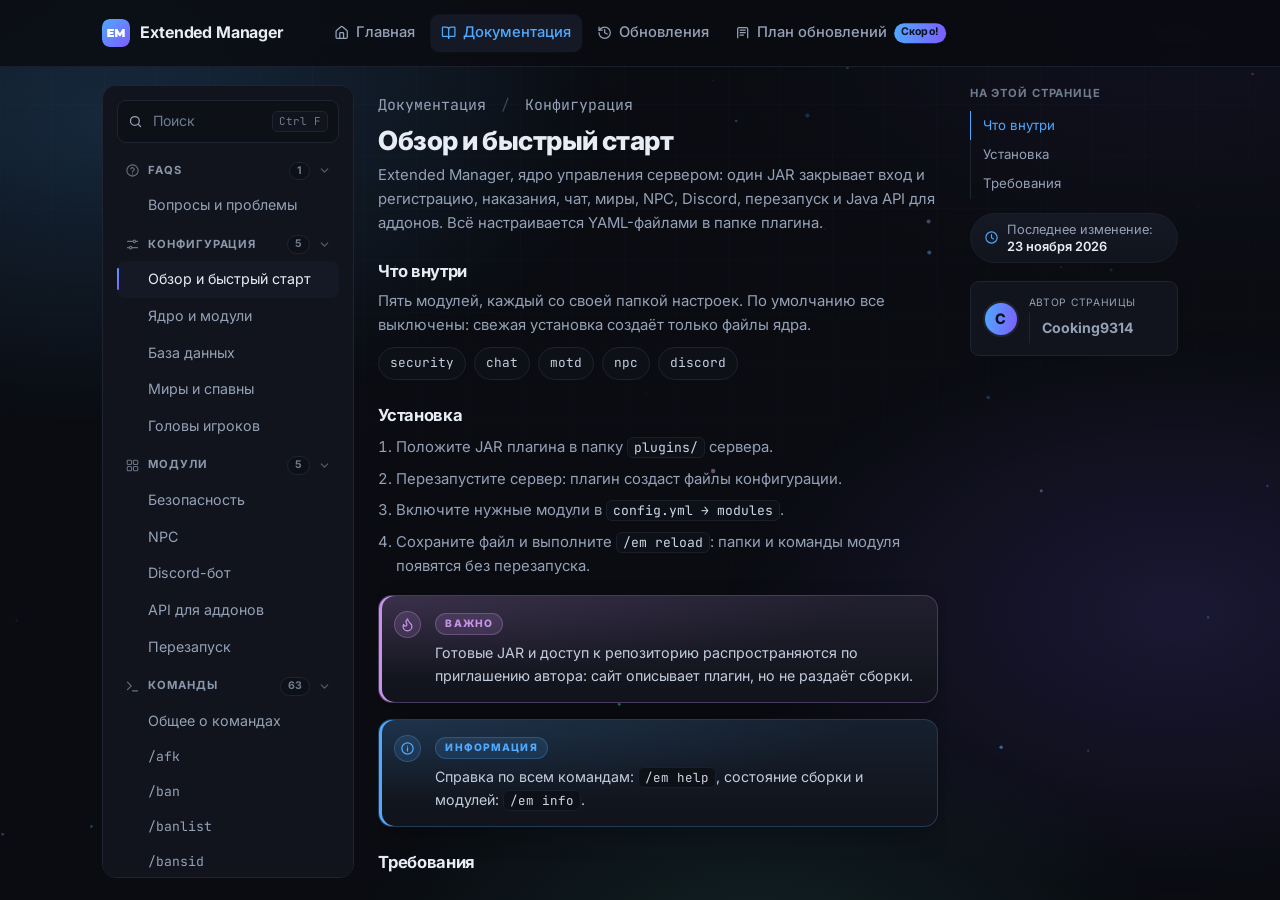
==== commit d4389afa: "task snapshot 9d032f2d-604c-484f-8280-ae83293ab125" ====
--- a/docs.html
+++ b/docs.html
@@ -13,8 +13,8 @@
 <link rel="preconnect" href="https://fonts.googleapis.com">
 <link rel="preconnect" href="https://fonts.gstatic.com" crossorigin>
 <link rel="stylesheet" href="https://fonts.googleapis.com/css2?family=Inter:wght@400;500;600;700;800;900&family=JetBrains+Mono:wght@400;500;700&display=swap">
-<link rel="stylesheet" href="index.css?v=23">
-<script src="script.js?v=23" defer></script>
+<link rel="stylesheet" href="index.css?v=24">
+<script src="script.js?v=24" defer></script>
 </head>
 <body class="docs-page">
 
@@ -643,13 +643,13 @@
               <li>Возьмите фасад <code>ExtendedManagerApi.get()</code> или <code>ExtendedManagerApi.of(plugin)</code> и работайте через сервисы.</li>
             </ol>
             <p>Репозиторий плагина приватен, артефакта в Maven Central нет. Файл сначала ставят в локальный репозиторий командой <code>mvn install:install-file</code> с аргументами <code>-Dfile</code>, <code>-DgroupId=ru.extendedmanager</code>, <code>-DartifactId=ExtendedManager</code>, <code>-Dversion</code> и <code>-Dpackaging=jar</code>, либо указывают <code>system</code> с <code>systemPath</code> на <code>libs/</code>.</p>
-            <div class="code-block"><button class="copy-btn" type="button">Копировать</button><pre><code>&lt;dependency&gt;
+            <div class="code-block code-xml"><button class="copy-btn" type="button">Копировать</button><pre><code>&lt;dependency&gt;
     &lt;groupId&gt;ru.extendedmanager&lt;/groupId&gt;
     &lt;artifactId&gt;ExtendedManager&lt;/artifactId&gt;
     &lt;version&gt;0.15.1&lt;/version&gt;
     &lt;scope&gt;provided&lt;/scope&gt;
 &lt;/dependency&gt;</code></pre></div>
-            <div class="code-block"><button class="copy-btn" type="button">Копировать</button><pre><code>ExtendedManagerApi api = ExtendedManagerApi.get();      // null, если плагина нет
+            <div class="code-block code-java"><button class="copy-btn" type="button">Копировать</button><pre><code>ExtendedManagerApi api = ExtendedManagerApi.get();      // null, если плагина нет
 ExtendedManagerApi api = ExtendedManagerApi.of(Bukkit.getPluginManager()
         .getPlugin("ExtendedManager"));                 // то же через Plugin</code></pre></div>
             <table class="req req-wide">
@@ -718,7 +718,7 @@
             <div class="callout callout-warn"><p><code>AdminActionEvent</code> даёт аддону снять или переписать сообщение <code>admin_actions</code>. Отменённое событие не уходит ни в чат, ни в Discord, но само действие над игроком остаётся, а личное сообщение цели из секции <code>target</code> приходит независимо от отмены.</p></div>
 
             <h3 id="api-placeholders">Свои плейсхолдеры</h3>
-            <div class="code-block"><button class="copy-btn" type="button">Копировать</button><pre><code>api.placeholders().register(this, "rank_score", (player, argument) -&gt;
+            <div class="code-block code-java"><button class="copy-btn" type="button">Копировать</button><pre><code>api.placeholders().register(this, "rank_score", (player, argument) -&gt;
         player == null ? "" : String.valueOf(score(player.getUniqueId())));</code></pre></div>
             <ul>
               <li>имя ключа: строчные буквы, цифры и подчёркивание от 2 до 32 символов, без <code>em_</code> и без знаков <code>%</code>, то есть <code>%em_rank_score%</code>;</li>
@@ -729,7 +729,7 @@
             </ul>
 
             <h3 id="api-commands">Свои команды</h3>
-            <div class="code-block"><button class="copy-btn" type="button">Копировать</button><pre><code>api.commands().register(this,
+            <div class="code-block code-java"><button class="copy-btn" type="button">Копировать</button><pre><code>api.commands().register(this,
         CommandsApi.Info.of("whois", "Карточка игрока"),
         new CommandsApi.Handler() {
             @Override
@@ -759,7 +759,7 @@
             <p>Имя команды: строчные буквы, цифры и подчёркивание от 2 до 32 символов, свободное в реестре Bukkit и не занятое самим Extended Manager. Команда попадает в реестр под своим именем и вызывается как <code>/whois</code>; занятое имя не перезаписывается, <code>register</code> на нём возвращает <code>false</code>. Проверки модуля, блока команды и задержки плагин делает сам, дублировать их в аддоне не нужно. <code>unregister</code> и <code>unregisterAll(owner)</code> снимают команду без следа, а в <code>tab</code> плагин подставляет алиас, которым её позвали.</p>
 
             <h3 id="api-minimal">Минимальный аддон</h3>
-            <div class="code-block"><button class="copy-btn" type="button">Копировать</button><pre><code>public final class MyAddon extends JavaPlugin {
+            <div class="code-block code-java"><button class="copy-btn" type="button">Копировать</button><pre><code>public final class MyAddon extends JavaPlugin {
 
     private ExtendedManagerApi api;
 
--- a/index.css
+++ b/index.css
@@ -863,6 +863,12 @@
 .tok-num { color: #f78c6c; }
 .tok-bool { color: var(--aqua); }
 .tok-com { color: #6f7c90; font-style: italic; }
+
+/* Java и XML (раздел «API для аддонов») */
+.tok-type { color: var(--aqua); }
+.tok-fnc { color: #82aaff; }
+.tok-ann { color: var(--yellow); }
+.code-block code .tok-tag { color: var(--purple); }
 
 .copy-btn {
   position: absolute;
